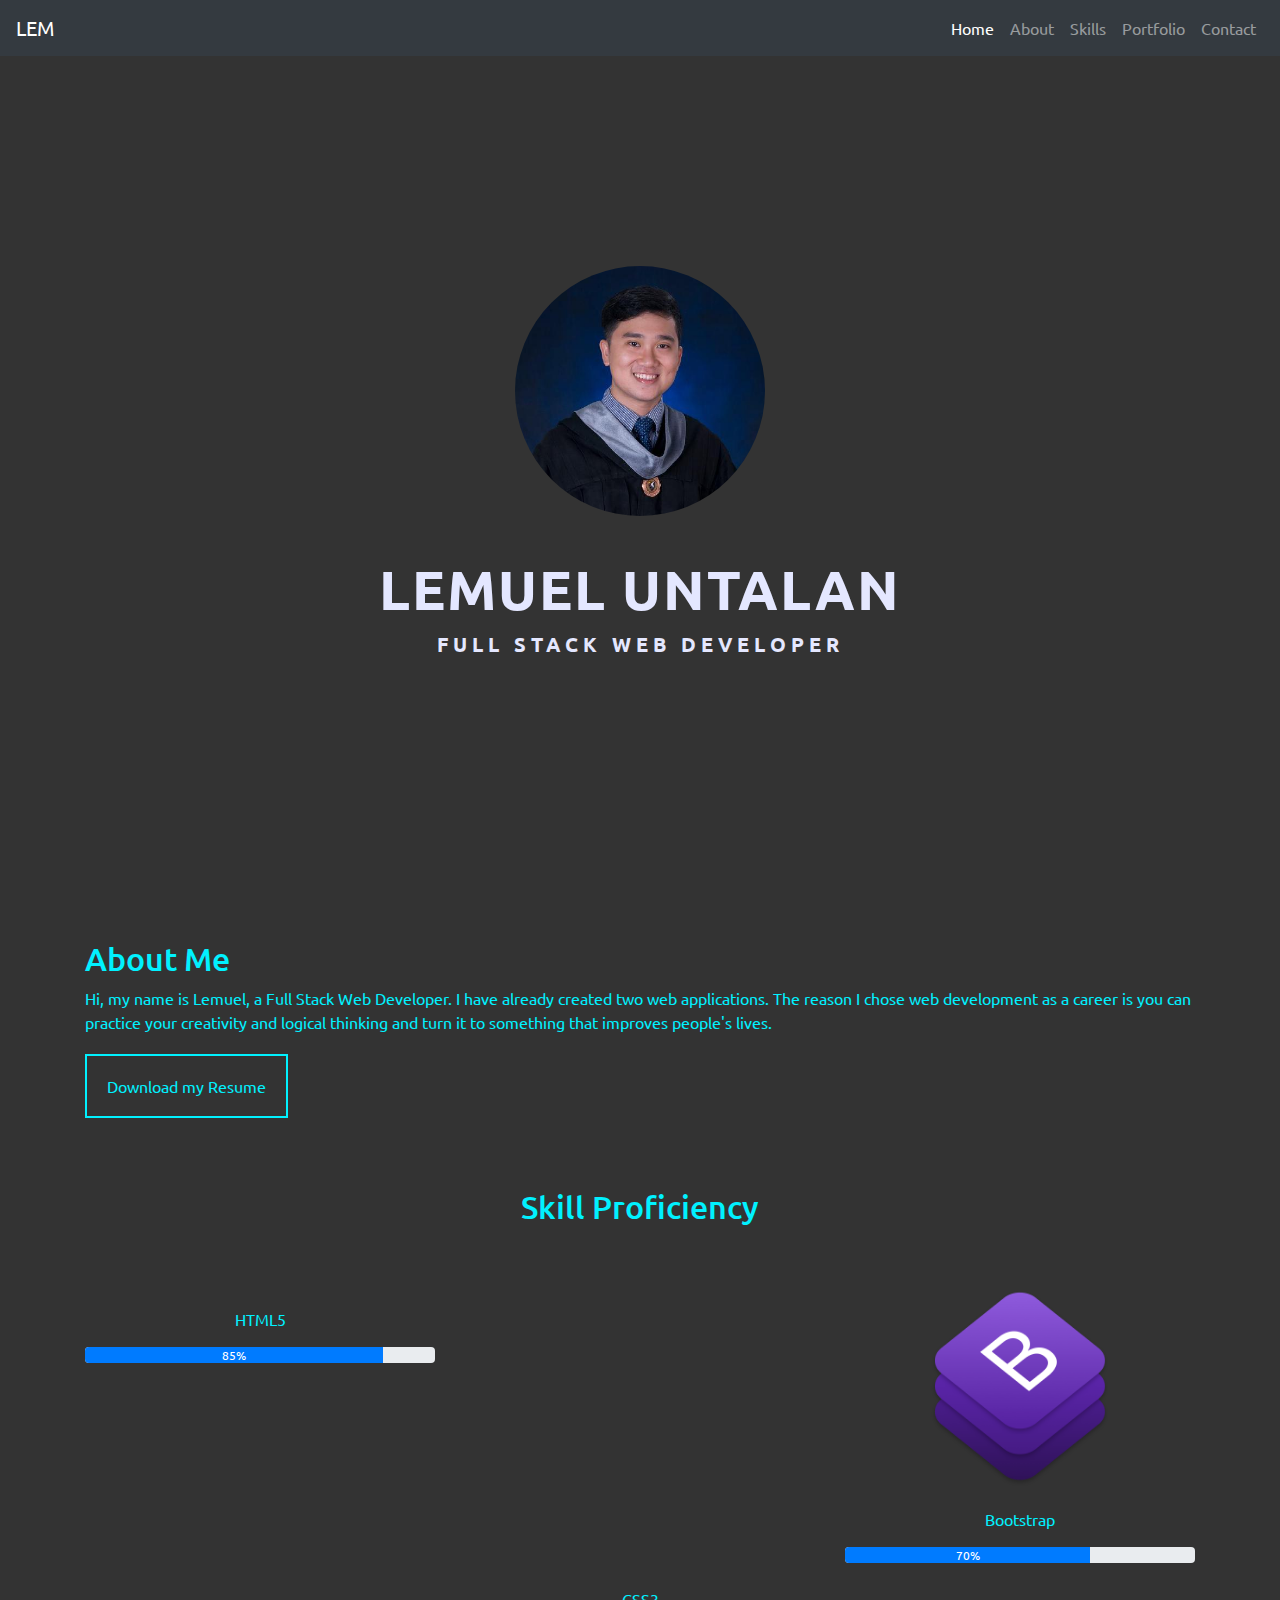
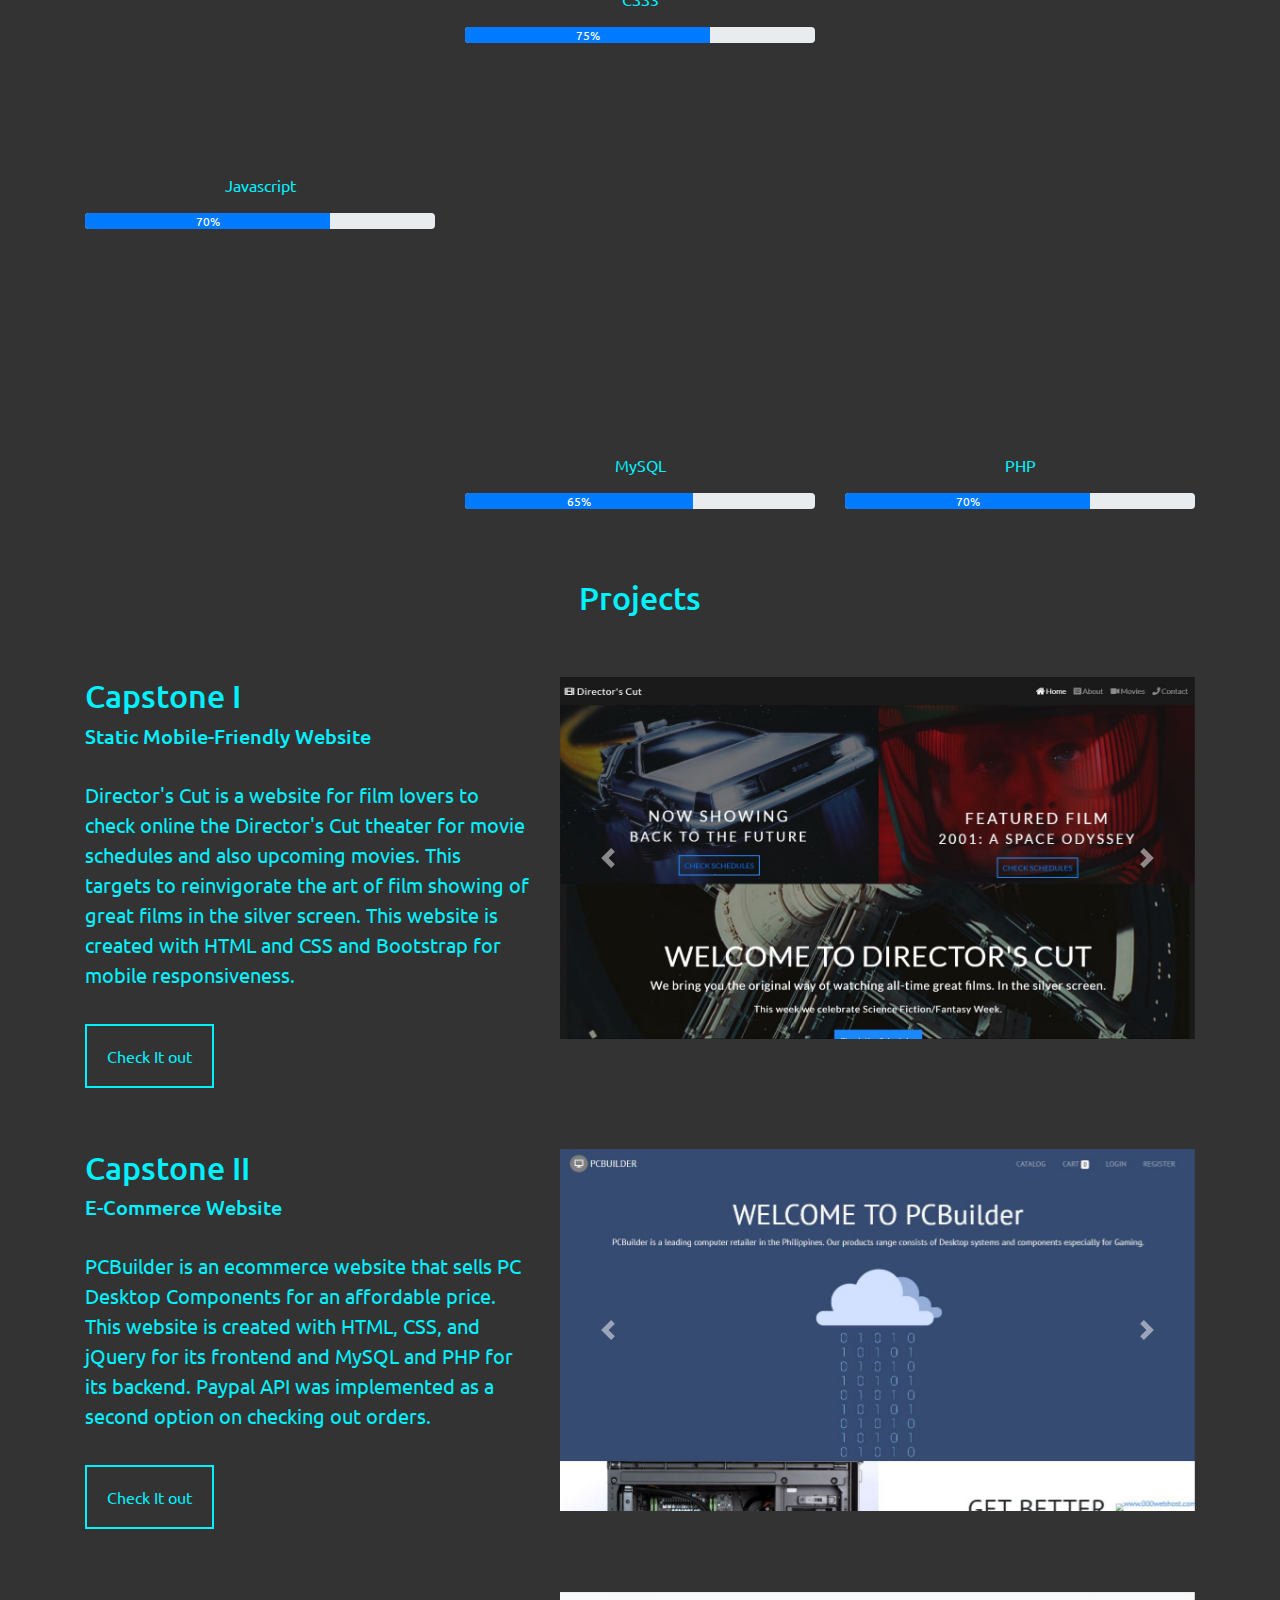
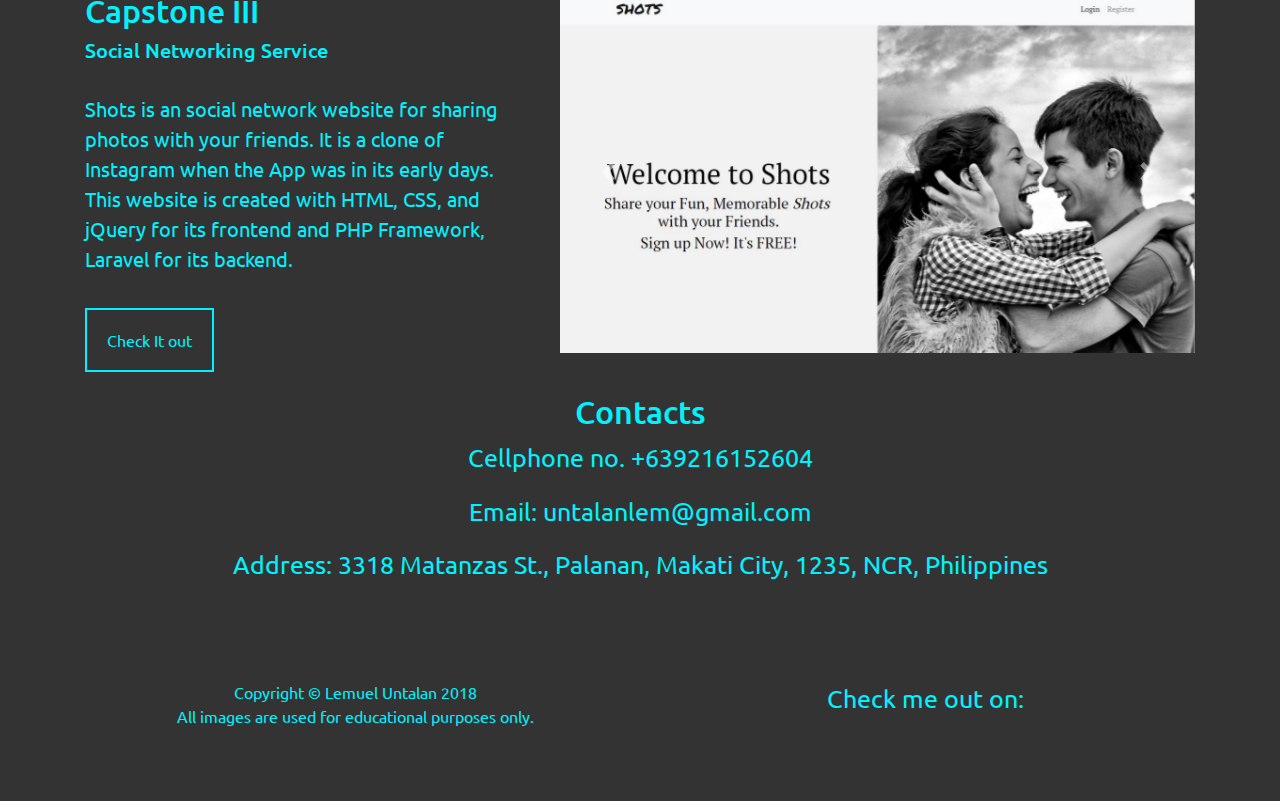
==== index.html @ ff164dad "For Job Update 12/17" ====
<!DOCTYPE html> <!-- Lemuel Untalan August 31, 2018 -->
<html>
<head>
	<meta charset="utf-8">
	<meta name="viewport" content="width=device-width, initial-scale=1.0, maximum-scale=1.0">
	<meta http-equiv="X-UA-Compatible" content="IE=Edge">
	<link rel="icon" href="./assets/img/grad-lem.jpg">
	<link rel="stylesheet" type="text/css" href="./assets/css/bootstrap.css">
	<link rel="stylesheet" type="text/css" href="./assets/css/style.css">
	<link href="https://fonts.googleapis.com/css?family=Roboto|Ubuntu" rel="stylesheet">
	<link rel="stylesheet" href="https://use.fontawesome.com/releases/v5.3.1/css/all.css" integrity="sha384-mzrmE5qonljUremFsqc01SB46JvROS7bZs3IO2EmfFsd15uHvIt+Y8vEf7N7fWAU" crossorigin="anonymous">
	<!-- <script src="assets/js/script.js"></script> -->
	<script src="https://code.jquery.com/jquery-3.3.1.js" integrity="sha256-2Kok7MbOyxpgUVvAk/HJ2jigOSYS2auK4Pfzbm7uH60=" crossorigin="anonymous"></script>
	<script src="https://cdnjs.cloudflare.com/ajax/libs/popper.js/1.14.3/umd/popper.min.js" integrity="sha384-ZMP7rVo3mIykV+2+9J3UJ46jBk0WLaUAdn689aCwoqbBJiSnjAK/l8WvCWPIPm49" crossorigin="anonymous"></script>
	<script type="text/javascript" src="./assets/js/bootstrap.js"></script>
	<title>Lemuel Untalan | Front-End Web Developer</title>
</head>

<body>
	<header class="main">
		<nav class="navbar sticky-top navbar-expand-lg navbar-dark bg-dark">
			<a class="navbar-brand" href="#">LEM</a>
			<button class="navbar-toggler" type="button" data-toggle="collapse" data-target="#navbarSupportedContent" aria-controls="navbarSupportedContent" aria-expanded="false" aria-label="Toggle navigation">
				<span class="navbar-toggler-icon"></span>
			</button>

			<div class="collapse navbar-collapse" id="navbarSupportedContent">
				<ul class="navbar-nav ml-auto">
					<li class="nav-item active">
						<a class="nav-link" href="#">Home <span class="sr-only">(current)</span></a>
					</li>
					<li class="nav-item">
						<a class="nav-link" href="#about">About</a>
					</li>
					<li class="nav-item">
						<a class="nav-link" href="#skills">Skills</a>
					</li>
					<li class="nav-item">
						<a class="nav-link" href="#capstone">Portfolio</a>
					</li>
					<li class="nav-item">
						<a class="nav-link" href="#contact">Contact</a>
					</li>
				</ul>
			</div>
		</nav>
		<div class="container">
			<div class="home-name">
				<img src="./assets/images/lemuel.jpeg" alt="My Decent Pic" id="mypic">
				<div class="name-bg">
					<h1 class="my-name">Lemuel Untalan</h1>
					<h2 class="profession">Full Stack Web Developer</h2>
				</div>
			</div>
		</div>
	</header>
	<section id="about">
		<div class="container">
			<div class="row">
				<div class="col-lg-12">
					<div class="about-bg">
						<h2>About Me</h2>
						<p>Hi, my name is Lemuel, a Full Stack Web Developer. I have already created two web applications. The reason I chose web development as a career is you can practice your creativity and logical thinking and turn it to something that improves people's lives.</p>
						<br>
						<a href="./assets/files/Lemuel Untalan - Resume.pdf" class="check-it-btn" download>Download my Resume</a>
					</div>
				</div>
			</div>
		</div>
	</section>
	<section id="skills">
		<div class="container">
			<div class="row">
				<h2 class="skill-proficiency col-lg-12 col-md-12 col-sm-12">Skill Proficiency</h2>
			</div>
			<div class="row">
				<div class="col-lg-4 col-md-4 col-sm-12 skill-img">
					<i class="fab fa-html5 html-skill"></i>
					<p class="skill-code">HTML5</p>
					<div class="progress progress-margin">
						<div class="progress-bar" role="progressbar" aria-valuenow="70"
						aria-valuemin="0" aria-valuemax="100" style="width:85%;">
						85%
					</div>
				</div>
			</div>
			<div class="col-lg-4 col-md-4 col-sm-12 skill-img">
				<i class="fab fa-css3-alt css-skill"></i>
				<p class="skill-code">CSS3</p>
				<div class="progress progress-margin">
					<div class="progress-bar" role="progressbar" aria-valuenow="70"
					aria-valuemin="0" aria-valuemax="100" style="width:70%">
					75%
				</div>
			</div>
		</div>
		<div class="col-lg-4 col-md-4 col-sm-12 skill-img">
			<img src="./assets/img/bootstrap.png" class="bootstrap-skill">
			<p class="skill-code">Bootstrap</p>
			<div class="progress progress-margin">
				<div class="progress-bar" role="progressbar" aria-valuenow="70"
				aria-valuemin="0" aria-valuemax="100" style="width:70%">
				70%
			</div>
		</div>
	</section>
	<section id="skills">
		<div class="container">
			<div class="row">
				<div class="col-lg-4 col-md-4 col-sm-12 skill-img">
					<i class="fab fa-js js-skill"></i>
					<p class="skill-code">Javascript</p>
					<div class="progress progress-margin">
						<div class="progress-bar" role="progressbar" aria-valuenow="70" aria-valuemin="0" aria-valuemax="100" style="width:70%;">
							70%
						</div>
					</div>
				</div>
				<div class="col-lg-4 col-md-4 col-sm-12 skill-img">
					<i class="fas fa-database sql-skill"></i>
					<p class="skill-code">MySQL</p>
					<div class="progress progress-margin">
						<div class="progress-bar" role="progressbar" aria-valuenow="70" aria-valuemin="0" aria-valuemax="100" style="width:65%">
							65%
						</div>
					</div>
				</div>
				<div class="col-lg-4 col-md-4 col-sm-12 skill-img">
					<i class="fab fa-php php-skill"></i>
					<p class="skill-code">PHP</p>
					<div class="progress progress-margin">
						<div class="progress-bar" role="progressbar" aria-valuenow="70" aria-valuemin="0" aria-valuemax="100" style="width:70%">
							70%
						</div>
					</div>
				</div>
			</div>
		</div>
	</section>
	<section id="capstone">
		<div class="container">
			<div class="row">
				<h2 class="skill-proficiency col-lg-12 col-md-12 col-sm-12">Projects</h2>
			</div>	
			<div class="row">
				<div class="col-lg-5 col-md-12 col-sm-12">
					<h2>Capstone I</h2>
					<h5>Static Mobile-Friendly Website</h5>
					<br>
					<p class="capstone-description">
						Director's Cut is a website for film lovers to check online the Director's Cut theater for movie schedules and also upcoming movies. This targets to reinvigorate the art of film showing of great films in the silver screen. This website is created with HTML and CSS and Bootstrap for mobile responsiveness. 
					</p>
					<br>
					<a href="https://untalanlem.github.io/capstone-one/index.html" target="_blank" class="check-it-btn">Check It out</a>
				</div>
				<div class="col-lg-7 col-md-12 col-sm-12">
					<div id="carouselExampleControls" class="carousel slide" data-ride="carousel">
						<div class="carousel-inner">
							<div class="carousel-item active">
								<img class="d-block w-100" src="./assets/images/capone1.JPG" alt="First slide">
							</div>
							<div class="carousel-item">
								<img class="d-block w-100" src="./assets/images/capone2.JPG" alt="Second slide">
							</div>
							<div class="carousel-item">
								<img class="d-block w-100" src="./assets/images/capone3.JPG" alt="Third slide">
							</div>
						</div>
						<a class="carousel-control-prev" href="#carouselExampleControls" role="button" data-slide="prev">
							<span class="carousel-control-prev-icon" aria-hidden="true"></span>
							<span class="sr-only">Previous</span>
						</a>
						<a class="carousel-control-next" href="#carouselExampleControls" role="button" data-slide="next">
							<span class="carousel-control-next-icon" aria-hidden="true"></span>
							<span class="sr-only">Next</span>
						</a>
					</div>
				</div>
			</div>
		</div>
	</section>
	<section id="capstone">
		<div class="container">
			<div class="row">
				<h2 class="skill-proficiency col-lg-12 col-md-12 col-sm-12"></h2>
			</div>	
			<div class="row">
				<div class="col-lg-5 col-md-12 col-sm-12">
					<h2>Capstone II</h2>
					<h5>E-Commerce Website</h5>
					<br>
					<p class="capstone-description">
						PCBuilder is an ecommerce website that sells PC Desktop Components for an affordable price. This website is created with HTML, CSS, and jQuery for its frontend and MySQL and PHP for its backend. Paypal API was implemented as a second option on checking out orders.
					</p>
					<br>
					<a href="https://pcbuildr.000webhostapp.com/pc-builder/app/views/home.php" target="_blank" class="check-it-btn">Check It out</a>
				</div>
				<div class="col-lg-7 col-md-12 col-sm-12">
					<div id="carouselExampleControls2" class="carousel slide" data-ride="carousel">
						<div class="carousel-inner">
							<div class="carousel-item active">
								<img class="d-block w-100" src="./assets/images/captwo1.JPG" alt="First slide">
							</div>
							<div class="carousel-item">
								<img class="d-block w-100" src="./assets/images/captwo2.JPG" alt="Second slide">
							</div>
							<div class="carousel-item">
								<img class="d-block w-100" src="./assets/images/captwo3.JPG" alt="Third slide">
							</div>
						</div>
						<a class="carousel-control-prev" href="#carouselExampleControls2" role="button" data-slide="prev">
							<span class="carousel-control-prev-icon" aria-hidden="true"></span>
							<span class="sr-only">Previous</span>
						</a>
						<a class="carousel-control-next" href="#carouselExampleControls2" role="button" data-slide="next">
							<span class="carousel-control-next-icon" aria-hidden="true"></span>
							<span class="sr-only">Next</span>
						</a>
					</div>
				</div>
			</div>
		</div>
	</section>
	<section id="capstone">
		<div class="container">
			<div class="row">
				<h2 class="skill-proficiency col-lg-12 col-md-12 col-sm-12"></h2>
			</div>	
			<div class="row">
				<div class="col-lg-5 col-md-12 col-sm-12">
					<h2>Capstone III</h2>
					<h5>Social Networking Service</h5>
					<br>
					<p class="capstone-description">
						Shots is an social network website for sharing photos with your friends. It is a clone of Instagram when the App was in its early days. This website is created with HTML, CSS, and jQuery for its frontend and PHP Framework, Laravel for its backend.
					</p>
					<br>
					<a href="http://shotsig.herokuapp.com/" target="_blank" class="check-it-btn">Check It out</a>
				</div>
				<div class="col-lg-7 col-md-12 col-sm-12">
					<div id="carouselExampleControls3" class="carousel slide" data-ride="carousel">
						<div class="carousel-inner">
							<div class="carousel-item active">
								<img class="d-block w-100" src="./assets/images/capthree1.JPG" alt="First slide">
							</div>
							<div class="carousel-item">
								<img class="d-block w-100" src="./assets/images/capthree2.JPG" alt="Second slide">
							</div>
							<div class="carousel-item">
								<img class="d-block w-100" src="./assets/images/capthree3.JPG" alt="Third slide">
							</div>
						</div>
						<a class="carousel-control-prev" href="#carouselExampleControls3" role="button" data-slide="prev">
							<span class="carousel-control-prev-icon" aria-hidden="true"></span>
							<span class="sr-only">Previous</span>
						</a>
						<a class="carousel-control-next" href="#carouselExampleControls3" role="button" data-slide="next">
							<span class="carousel-control-next-icon" aria-hidden="true"></span>
							<span class="sr-only">Next</span>
						</a>
					</div>
				</div>
			</div>
		</div>
	</section>
	<section id="contact">
		<div class="container">
			<div class="row">
				<div class="col-lg-12 contact-info">
					<h2>Contacts</h2>
					<p>Cellphone no. +639216152604</p>
					<p>Email: untalanlem@gmail.com</p>
					<p>Address: 3318 Matanzas St., Palanan, Makati City, 1235, NCR, Philippines</p>
				</div>
			</div>
		</div>
	</section>
	<footer id="footer">
		<div class="container">
			<div class="row">
				<div class="col-lg-6 col-md-12 col-sm-12">
					<div class="copyright-footer copyright-margin">
						<span clear="copyright">Copyright &#169; Lemuel Untalan 2018</span><br>
						<span clear="copyright">All images are used for educational purposes only.</span>
					</div>
				</div>
				<div class="col-lg-6 col-md-12 col-sm-12">
					<div class="social-icon">
						<p class="checkme">Check me out on:</p>
						<a href="https://www.facebook.com/dookie.lem" target="_blank">
							<i class="fab fa-facebook"></i>
						</a>
						<a href="https://twitter.com/untalanlem" target="_blank">
							<i class="fab fa-twitter-square"></i>
						</a>
						<a href="https://www.instagram.com/memebigbooyy/" target="_blank">
							<i class="fab fa-instagram"></i>
						</a>
						<a href="https://www.linkedin.com/in/lemuel-untalan-6ab693148/" target="_blank">
							<i class="fab fa-linkedin"></i>	
						</a>
						<a href="https://github.com/untalanlem" target="_blank">
							<i class="fab fa-github-square"></i>
						</a>
						<a href="https://gitlab.com/untalanlem" target="_blank">
							<i class="fab fa-gitlab"></i>
						</a>
					</div>
				</div>
			</div>
		</div>
	</footer>
</body>
</html>
---- assets/css/style.css ----
*{
	margin: 0;
	padding: 0;
	box-sizing: border-box;
}

body{
	color: #01F1FF;
	font-family: 'Roboto', sans-serif;
	font-family: 'Ubuntu', sans-serif;
	background-color: #333333;
}

html, body{
	height: 100%;
}

.sticky-top{
	position: fixed;
	width: 100%;
	top: 0;
}

.my-name{
	margin-bottom: 0;
	text-transform: uppercase;
	letter-spacing: 2px;
	font-size: 55px;
	color: #E4E7FF;
	font-weight: 700;
	background-color: #333333;
	padding: 10px;
}

.profession{
	text-transform: uppercase;
	letter-spacing: 5px;
	font-size: 20px;
	font-weight: 600;
	color: #E4E7FF;
	background-color: #333333;
}

a{
	color: white;
}

.main{
	background-image: url(../img/macbook.jpeg);
	background-size: cover;
	background-repeat: no-repeat;
	background-position: top center;
	height: 100vh;
	width: 100%;
}

#mypic{
	height: 250px;
	width: 250px;
	border-radius: 50%;
	margin-top: 40px;
	margin-bottom: 20px;
}



/* //////////////////////////// */

.home-name{
	margin: 0;
	text-align: center;
	position: absolute;
	top: 50%;
	left: 50%;
	margin-right: -50%;
	transform: translate(-50%, -50%);
}

#about{
	padding: 40px;
	min-height: 100px;
}

.first-img,.second-img,.third-img,.fourth-img{
	height: 350px;
	width: 270px;
	/*background-color: grey;*/
}

#skills{
	min-height: 300px;
	width: 100%;
	/*background-color: white;*/
	padding: 50px;
}

.skill-code{
	text-align: center;
}

.skill-proficiency{
	text-align: center;
	margin-bottom: 60px;
}

.skill-img{
	text-align: center;
}

.html-skill, .css-skill, .js-skill, .sql-skill, .php-skill{
	font-size: 200px;
}

.js-skill{
	color: #F5E344;
	/*margin-left: 40px;*/
	margin-bottom: 20px;
	margin-left: auto;
	margin-right: auto;
	display: block;
}

.html-skill{
	color: #ff3333;
	/*margin-left: 40px;*/
	margin-bottom: 20px;
	margin-left: auto;
	margin-right: auto;
	display: block;

}

.sql-skill{
	color: #f2f2f2;
	/*margin-left: 40px;*/
	margin-bottom: 20px;
}

.css-skill{
	color: #1a53ff;
	/*margin-left: 40px;*/
	margin-bottom: 20px;
}

.php-skill{
	color: #6136B6;
	/*margin-left: 40px;*/
	margin-bottom: 20px;
}

.bootstrap-skill{
	/*margin-top: 40px;*/
	height: 200px;
	width: 200px;
	/*margin-left: 20px;*/
	margin-bottom: 20px;
}

.progress-margin{
	margin-bottom: 10px;
}

#capstone{
	padding: 10px;
	min-height: 300px;
}

.check-it-btn{
	padding: 20px;
	border: 2px solid #01F1FF;
	color: #01F1FF;
}

.check-it-btn:hover{
	padding: 20px;
	border: 2px solid #01F1FF;
	text-decoration: none;
	background-color: #4DF5FF;
	color: #333333;
}

#contact{
	/*background-color: white;*/
	padding: 30px;
}

.contact-info{
	text-align: center;
}

.contact-info p{
	font-size: 25px;
}

#footer{
	padding: 30px;
	/*display: inline-block;*/
}

.checkme{
	text-align: center;
}

.copyright-margin{
	margin-top: 20px;
	text-align: center;
}

.social-icon{
	margin-top: 20px;
	font-size: 25px;
	/*float: right;*/
	text-align: center;
}

i{
	padding-right: 10px;
}

.capstone-description{
	font-size: 20px;
	margin-bottom: 30px;
}

.name-bg{
	background-color: #333333;
	padding: 10px;
}

@media only screen and (min-width: 769px) {


}

@media only screen and (min-width: 451px) and (max-width: 768px){ 
	#mypic{
		height: 200px;
		width: 200px;
		border-radius: 50%;
		margin-top: 40px;
		margin-bottom: 20px;
	}

	.carousel{
		margin: 50px 10px 0 10px;
	}

	.my-name{
		font-size: 30px;
	}
}

@media only screen and (max-width: 450px){
	.main{
		background-position: 100% 0%;
	}

	#mypic{
		height: 150px;
		width: 150px;
		border-radius: 50%;
		margin-top: 40px;
		margin-bottom: 20px;
	}

	.my-name{
		font-size: 25px;
	}

	.profession{
		font-size: 13px;
	}

	.carousel{
		margin: 50px 10px 0 10px;
	}

	.social-icon{
		margin-top: 20px;
		font-size: 19px;
		text-align: center;
	}

	.contact-info p{
		font-size: 20px;
	}

	.capstone-description{
		font-size: 17px;
	}
}
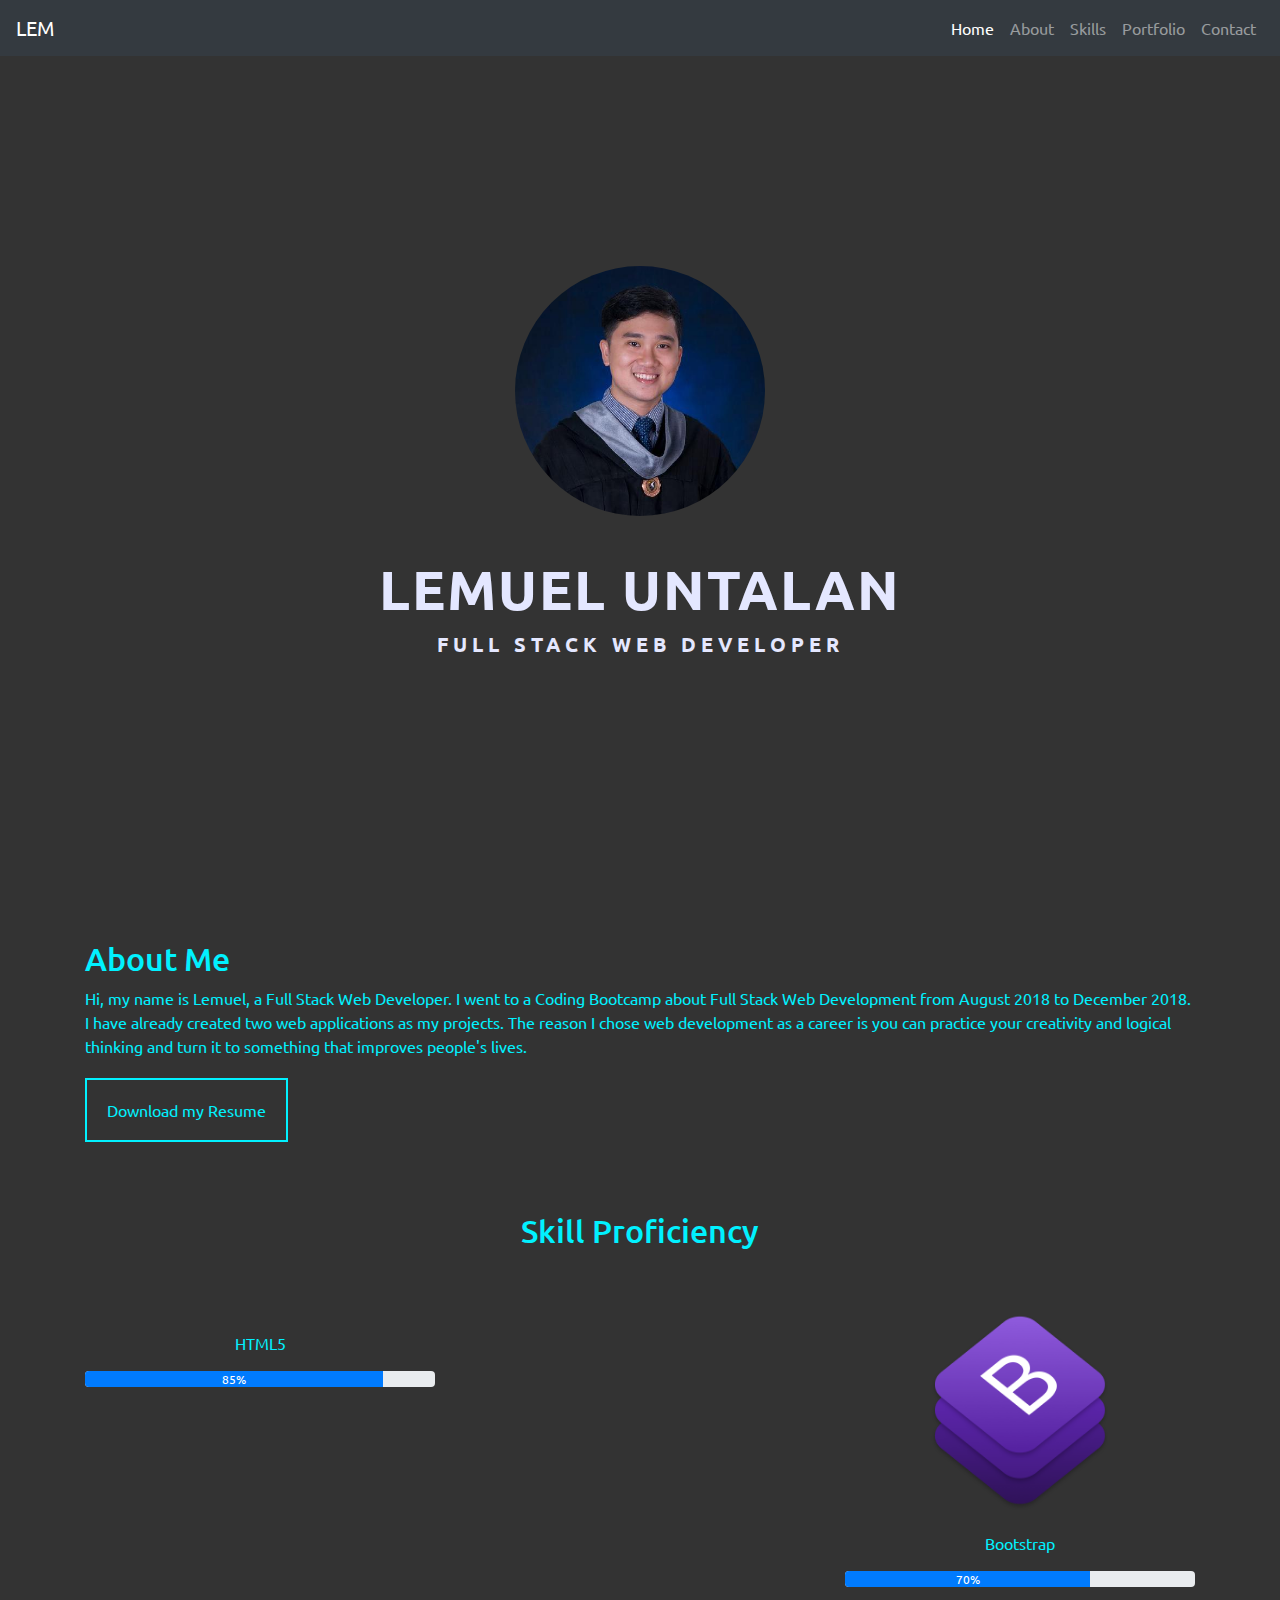
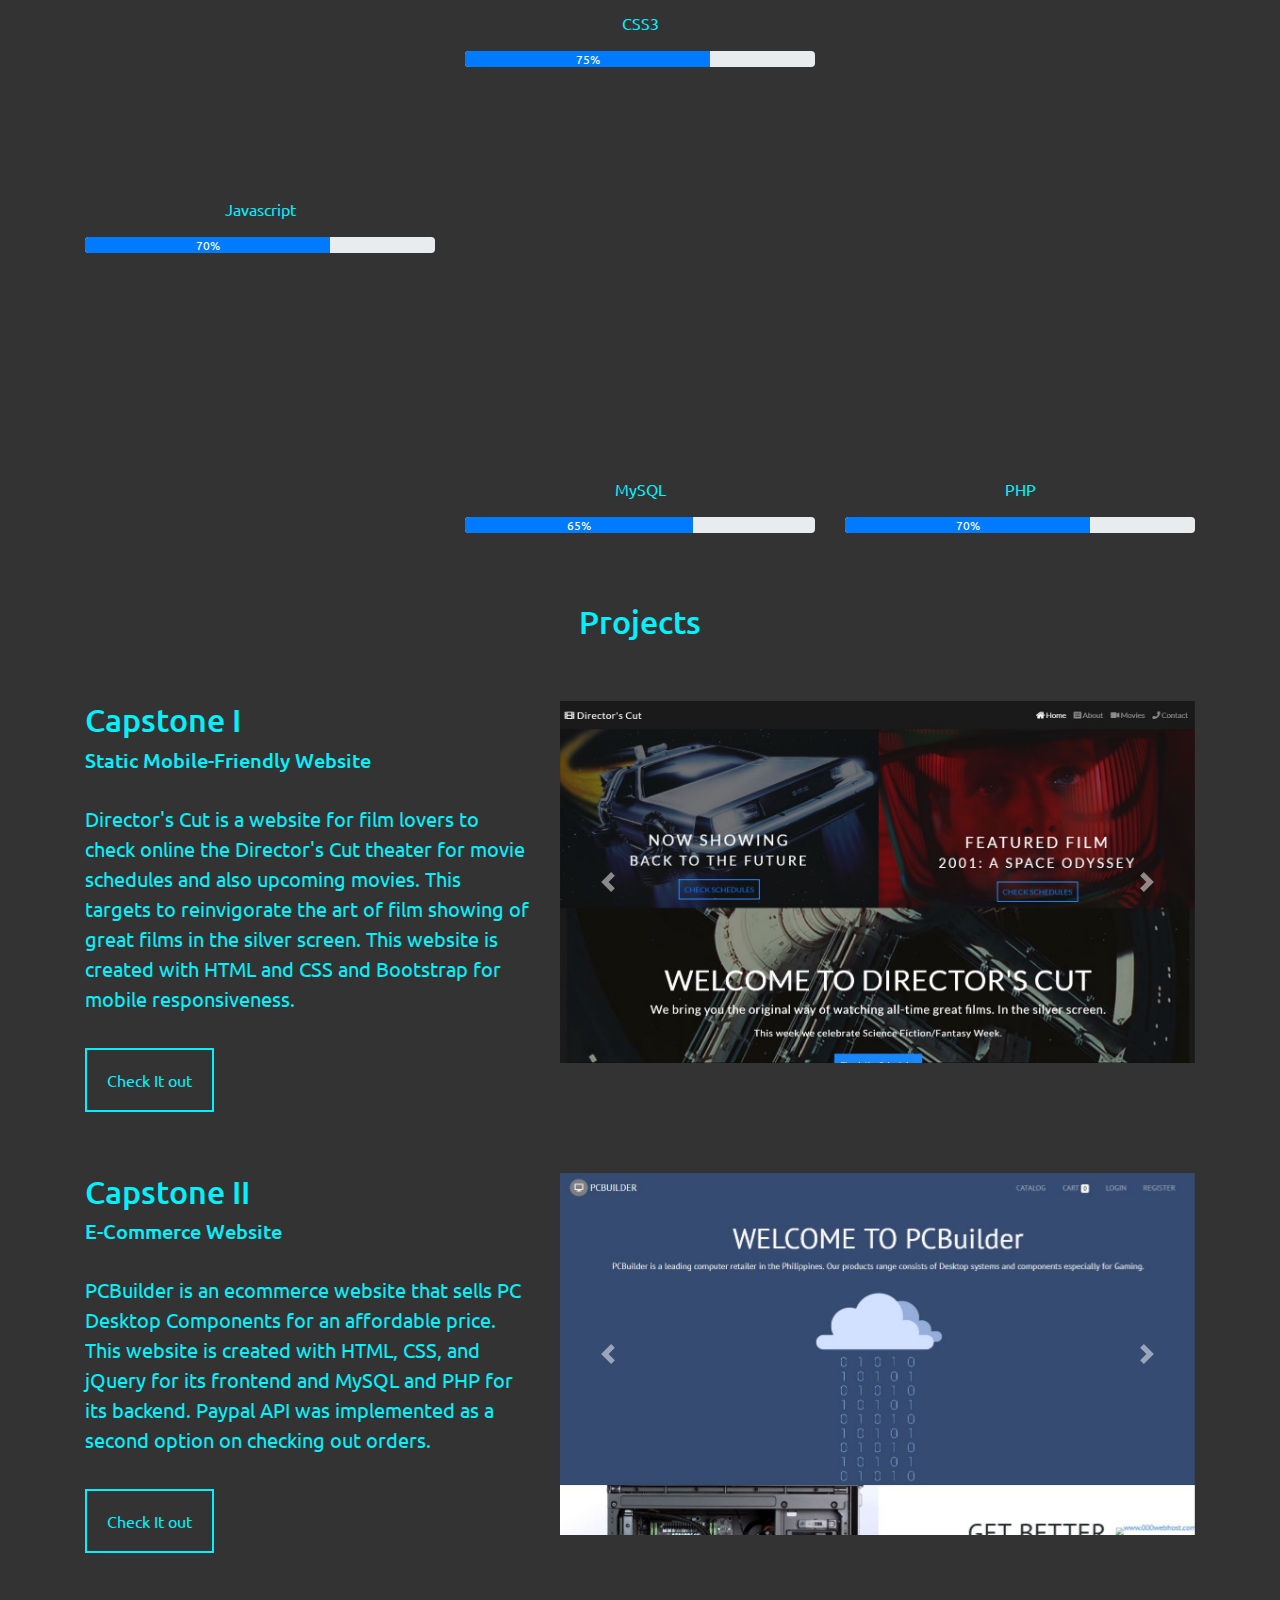
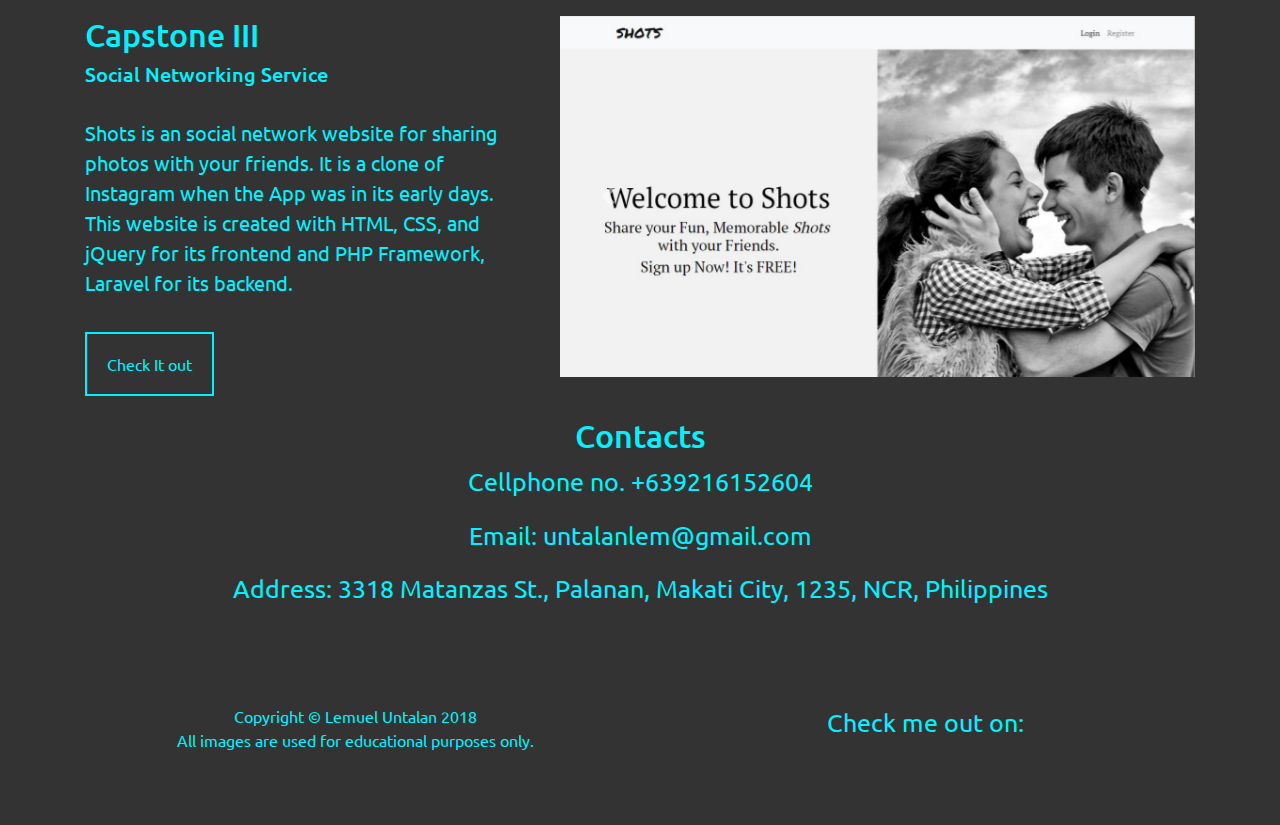
==== commit ad317c1d: "For Job Update 12/17" ====
--- a/index.html
+++ b/index.html
@@ -60,7 +60,7 @@
 				<div class="col-lg-12">
 					<div class="about-bg">
 						<h2>About Me</h2>
-						<p>Hi, my name is Lemuel, a Full Stack Web Developer. I have already created two web applications. The reason I chose web development as a career is you can practice your creativity and logical thinking and turn it to something that improves people's lives.</p>
+						<p>Hi, my name is Lemuel, a Full Stack Web Developer. I went to a Coding Bootcamp about Full Stack Web Development from August 2018 to December 2018. I have already created two web applications as my projects. The reason I chose web development as a career is you can practice your creativity and logical thinking and turn it to something that improves people's lives.</p>
 						<br>
 						<a href="./assets/files/Lemuel Untalan - Resume.pdf" class="check-it-btn" download>Download my Resume</a>
 					</div>
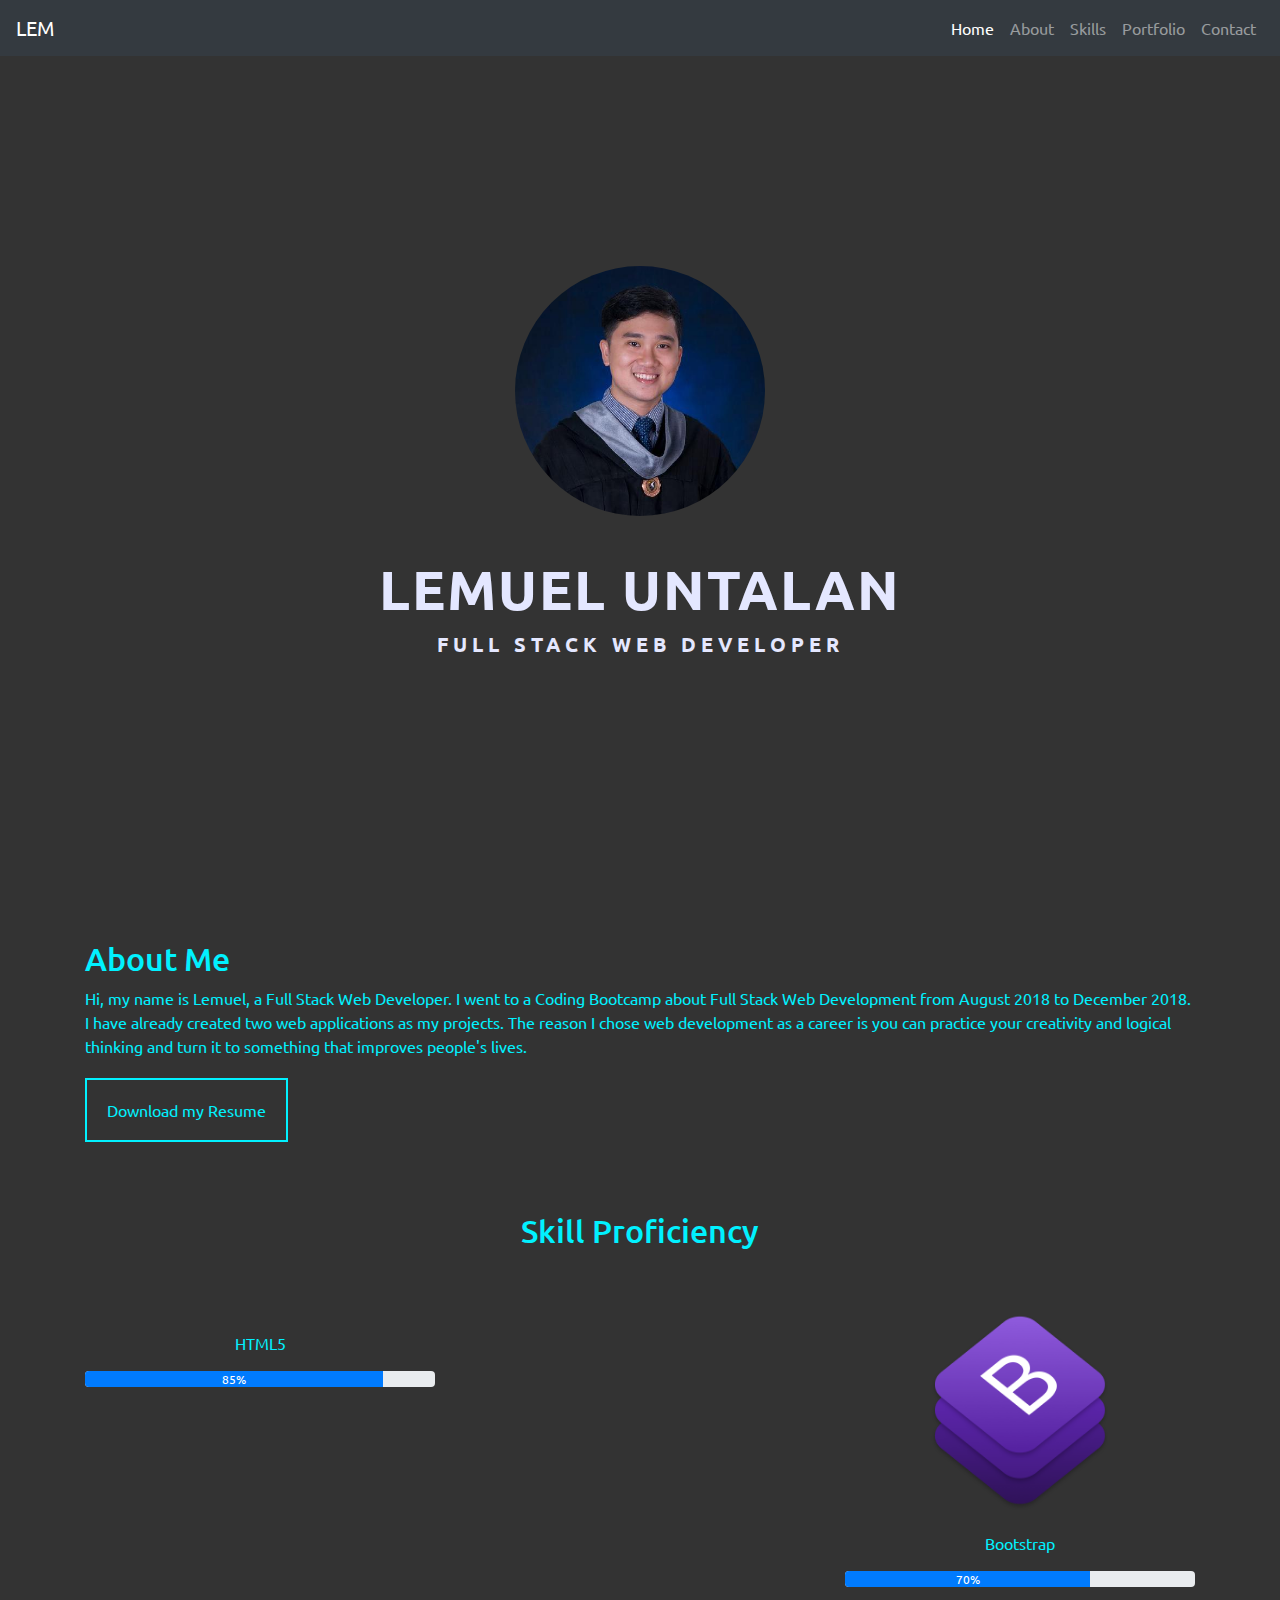
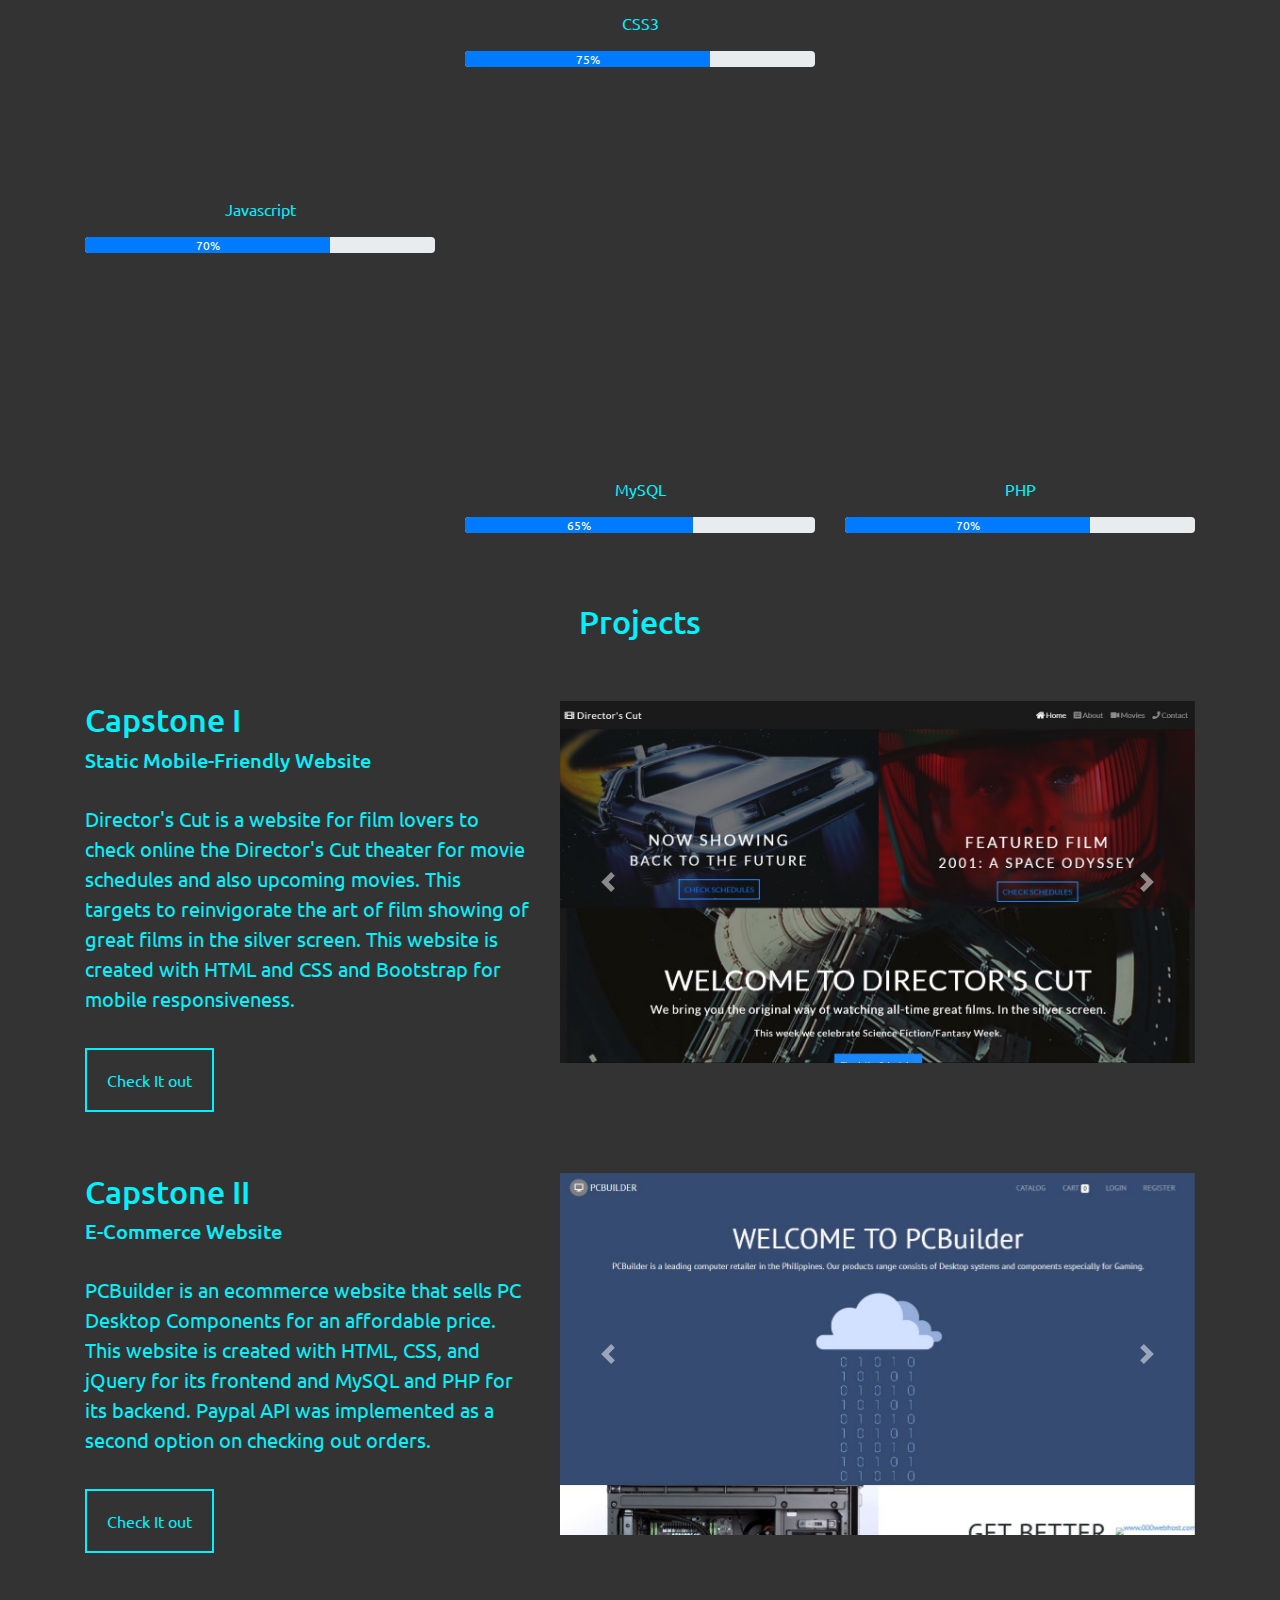
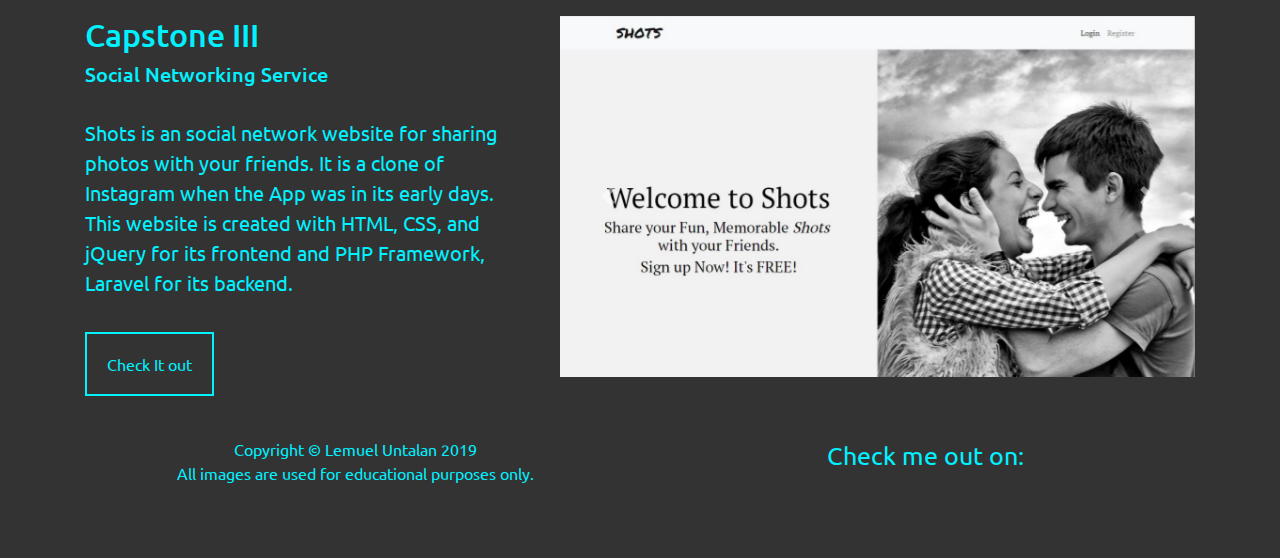
==== commit 1a988e55: "Remove Address" ====
--- a/index.html
+++ b/index.html
@@ -263,7 +263,7 @@
 			</div>
 		</div>
 	</section>
-	<section id="contact">
+	<!-- <section id="contact">
 		<div class="container">
 			<div class="row">
 				<div class="col-lg-12 contact-info">
@@ -274,13 +274,13 @@
 				</div>
 			</div>
 		</div>
-	</section>
+	</section> -->
 	<footer id="footer">
 		<div class="container">
 			<div class="row">
 				<div class="col-lg-6 col-md-12 col-sm-12">
 					<div class="copyright-footer copyright-margin">
-						<span clear="copyright">Copyright &#169; Lemuel Untalan 2018</span><br>
+						<span clear="copyright">Copyright &#169; Lemuel Untalan 2019</span><br>
 						<span clear="copyright">All images are used for educational purposes only.</span>
 					</div>
 				</div>
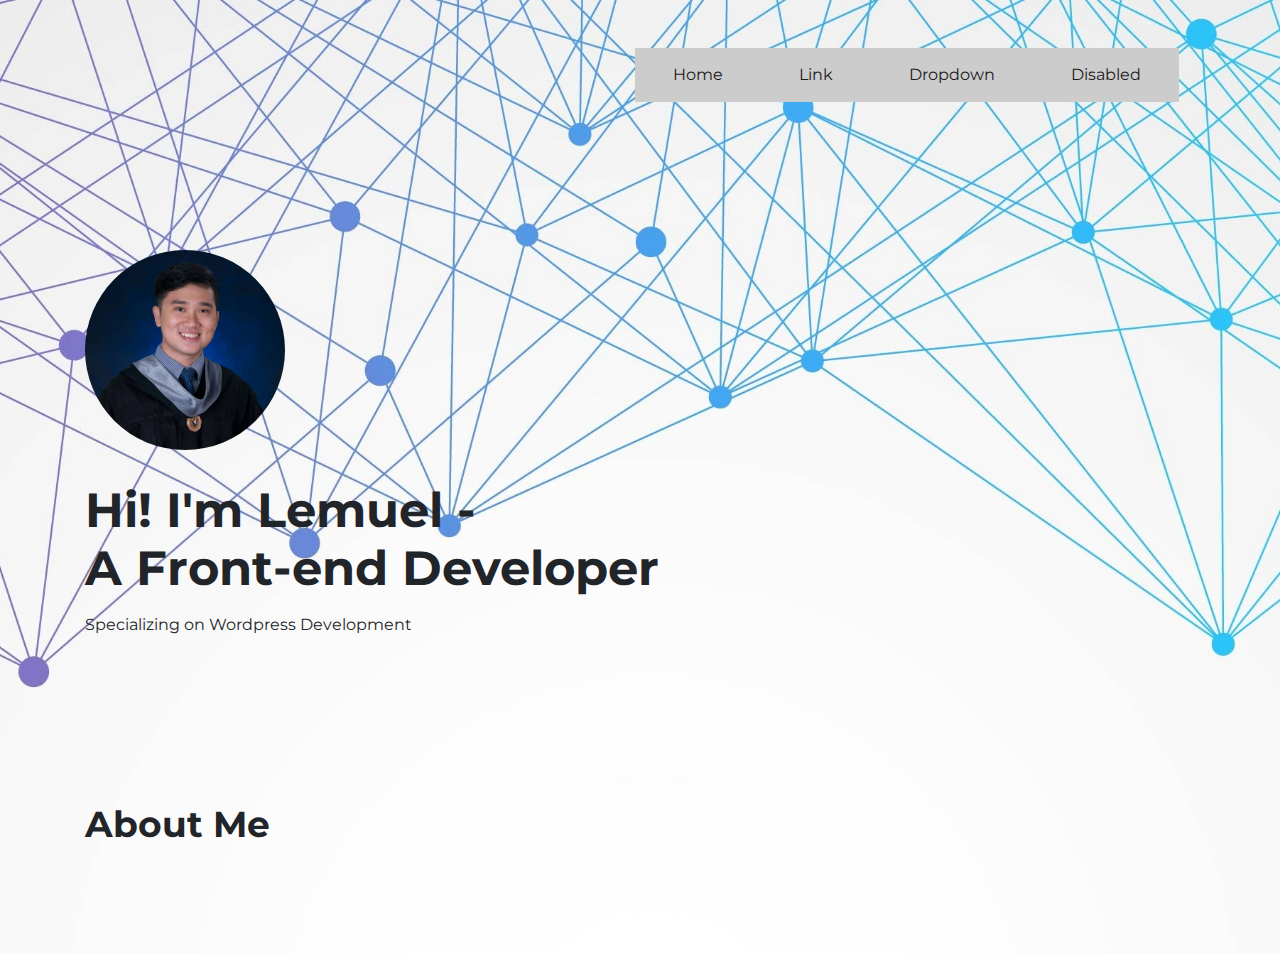
==== commit 6e9d14f6: "Setup the new template of the new web portfolio design" ====
--- a/index.html
+++ b/index.html
@@ -1,314 +1,77 @@
-<!DOCTYPE html> <!-- Lemuel Untalan August 31, 2018 -->
-<html>
+<!DOCTYPE html>
+<html lang="en">
 <head>
-	<meta charset="utf-8">
-	<meta name="viewport" content="width=device-width, initial-scale=1.0, maximum-scale=1.0">
-	<meta http-equiv="X-UA-Compatible" content="IE=Edge">
-	<link rel="icon" href="./assets/img/grad-lem.jpg">
-	<link rel="stylesheet" type="text/css" href="./assets/css/bootstrap.css">
-	<link rel="stylesheet" type="text/css" href="./assets/css/style.css">
-	<link href="https://fonts.googleapis.com/css?family=Roboto|Ubuntu" rel="stylesheet">
-	<link rel="stylesheet" href="https://use.fontawesome.com/releases/v5.3.1/css/all.css" integrity="sha384-mzrmE5qonljUremFsqc01SB46JvROS7bZs3IO2EmfFsd15uHvIt+Y8vEf7N7fWAU" crossorigin="anonymous">
-	<!-- <script src="assets/js/script.js"></script> -->
-	<script src="https://code.jquery.com/jquery-3.3.1.js" integrity="sha256-2Kok7MbOyxpgUVvAk/HJ2jigOSYS2auK4Pfzbm7uH60=" crossorigin="anonymous"></script>
-	<script src="https://cdnjs.cloudflare.com/ajax/libs/popper.js/1.14.3/umd/popper.min.js" integrity="sha384-ZMP7rVo3mIykV+2+9J3UJ46jBk0WLaUAdn689aCwoqbBJiSnjAK/l8WvCWPIPm49" crossorigin="anonymous"></script>
-	<script type="text/javascript" src="./assets/js/bootstrap.js"></script>
-	<title>Lemuel Untalan | Front-End Web Developer</title>
+    <meta charset="utf-8">
+    <meta name="viewport" content="width=device-width, initial-scale=1.0, maximum-scale=1.0">
+    <meta http-equiv="X-UA-Compatible" content="IE=Edge">
+    <link rel="icon" href="./assets/img/grad-lem.jpg">
+    <link href="https://fonts.googleapis.com/css?family=Montserrat:400,700&display=swap" rel="stylesheet">
+    <link rel="stylesheet" href="https://use.fontawesome.com/releases/v5.3.1/css/all.css" integrity="sha384-mzrmE5qonljUremFsqc01SB46JvROS7bZs3IO2EmfFsd15uHvIt+Y8vEf7N7fWAU" crossorigin="anonymous">
+    <link rel="stylesheet" type="text/css" href="./assets/css/bootstrap.css">
+    <link rel="stylesheet" type="text/css" href="./assets/css/styles.css">
+    <link rel="stylesheet" type="text/css" href="./assets/css/animate.css">
+    <!-- <script src="assets/js/script.js"></script> -->
+    <script src="https://code.jquery.com/jquery-3.3.1.js"
+        integrity="sha256-2Kok7MbOyxpgUVvAk/HJ2jigOSYS2auK4Pfzbm7uH60=" crossorigin="anonymous"></script>
+    <script src="https://cdnjs.cloudflare.com/ajax/libs/popper.js/1.14.3/umd/popper.min.js"
+        integrity="sha384-ZMP7rVo3mIykV+2+9J3UJ46jBk0WLaUAdn689aCwoqbBJiSnjAK/l8WvCWPIPm49"
+        crossorigin="anonymous"></script>
+    <script type="text/javascript" src="./assets/js/bootstrap.js"></script>
+    <title>Lemuel Untalan | Front-End Web Developer</title>
 </head>
-
 <body>
-	<header class="main">
-		<nav class="navbar sticky-top navbar-expand-lg navbar-dark bg-dark">
-			<a class="navbar-brand" href="#">LEM</a>
-			<button class="navbar-toggler" type="button" data-toggle="collapse" data-target="#navbarSupportedContent" aria-controls="navbarSupportedContent" aria-expanded="false" aria-label="Toggle navigation">
-				<span class="navbar-toggler-icon"></span>
-			</button>
-
-			<div class="collapse navbar-collapse" id="navbarSupportedContent">
-				<ul class="navbar-nav ml-auto">
-					<li class="nav-item active">
-						<a class="nav-link" href="#">Home <span class="sr-only">(current)</span></a>
-					</li>
-					<li class="nav-item">
-						<a class="nav-link" href="#about">About</a>
-					</li>
-					<li class="nav-item">
-						<a class="nav-link" href="#skills">Skills</a>
-					</li>
-					<li class="nav-item">
-						<a class="nav-link" href="#capstone">Portfolio</a>
-					</li>
-					<li class="nav-item">
-						<a class="nav-link" href="#contact">Contact</a>
-					</li>
-				</ul>
-			</div>
-		</nav>
-		<div class="container">
-			<div class="home-name">
-				<img src="./assets/images/lemuel.jpeg" alt="My Decent Pic" id="mypic">
-				<div class="name-bg">
-					<h1 class="my-name">Lemuel Untalan</h1>
-					<h2 class="profession">Full Stack Web Developer</h2>
-				</div>
-			</div>
-		</div>
-	</header>
-	<section id="about">
-		<div class="container">
-			<div class="row">
-				<div class="col-lg-12">
-					<div class="about-bg">
-						<h2>About Me</h2>
-						<p>Hi, my name is Lemuel, a Full Stack Web Developer. I went to a Coding Bootcamp about Full Stack Web Development from August 2018 to December 2018. I have already created two web applications as my projects. The reason I chose web development as a career is you can practice your creativity and logical thinking and turn it to something that improves people's lives.</p>
-						<br>
-						<a href="./assets/files/Lemuel Untalan - Resume.pdf" class="check-it-btn" download>Download my Resume</a>
-					</div>
-				</div>
-			</div>
-		</div>
-	</section>
-	<section id="skills">
-		<div class="container">
-			<div class="row">
-				<h2 class="skill-proficiency col-lg-12 col-md-12 col-sm-12">Skill Proficiency</h2>
-			</div>
-			<div class="row">
-				<div class="col-lg-4 col-md-4 col-sm-12 skill-img">
-					<i class="fab fa-html5 html-skill"></i>
-					<p class="skill-code">HTML5</p>
-					<div class="progress progress-margin">
-						<div class="progress-bar" role="progressbar" aria-valuenow="70"
-						aria-valuemin="0" aria-valuemax="100" style="width:85%;">
-						85%
-					</div>
-				</div>
-			</div>
-			<div class="col-lg-4 col-md-4 col-sm-12 skill-img">
-				<i class="fab fa-css3-alt css-skill"></i>
-				<p class="skill-code">CSS3</p>
-				<div class="progress progress-margin">
-					<div class="progress-bar" role="progressbar" aria-valuenow="70"
-					aria-valuemin="0" aria-valuemax="100" style="width:70%">
-					75%
-				</div>
-			</div>
-		</div>
-		<div class="col-lg-4 col-md-4 col-sm-12 skill-img">
-			<img src="./assets/img/bootstrap.png" class="bootstrap-skill">
-			<p class="skill-code">Bootstrap</p>
-			<div class="progress progress-margin">
-				<div class="progress-bar" role="progressbar" aria-valuenow="70"
-				aria-valuemin="0" aria-valuemax="100" style="width:70%">
-				70%
-			</div>
-		</div>
-	</section>
-	<section id="skills">
-		<div class="container">
-			<div class="row">
-				<div class="col-lg-4 col-md-4 col-sm-12 skill-img">
-					<i class="fab fa-js js-skill"></i>
-					<p class="skill-code">Javascript</p>
-					<div class="progress progress-margin">
-						<div class="progress-bar" role="progressbar" aria-valuenow="70" aria-valuemin="0" aria-valuemax="100" style="width:70%;">
-							70%
-						</div>
-					</div>
-				</div>
-				<div class="col-lg-4 col-md-4 col-sm-12 skill-img">
-					<i class="fas fa-database sql-skill"></i>
-					<p class="skill-code">MySQL</p>
-					<div class="progress progress-margin">
-						<div class="progress-bar" role="progressbar" aria-valuenow="70" aria-valuemin="0" aria-valuemax="100" style="width:65%">
-							65%
-						</div>
-					</div>
-				</div>
-				<div class="col-lg-4 col-md-4 col-sm-12 skill-img">
-					<i class="fab fa-php php-skill"></i>
-					<p class="skill-code">PHP</p>
-					<div class="progress progress-margin">
-						<div class="progress-bar" role="progressbar" aria-valuenow="70" aria-valuemin="0" aria-valuemax="100" style="width:70%">
-							70%
-						</div>
-					</div>
-				</div>
-			</div>
-		</div>
-	</section>
-	<section id="capstone">
-		<div class="container">
-			<div class="row">
-				<h2 class="skill-proficiency col-lg-12 col-md-12 col-sm-12">Projects</h2>
-			</div>	
-			<div class="row">
-				<div class="col-lg-5 col-md-12 col-sm-12">
-					<h2>Capstone I</h2>
-					<h5>Static Mobile-Friendly Website</h5>
-					<br>
-					<p class="capstone-description">
-						Director's Cut is a website for film lovers to check online the Director's Cut theater for movie schedules and also upcoming movies. This targets to reinvigorate the art of film showing of great films in the silver screen. This website is created with HTML and CSS and Bootstrap for mobile responsiveness. 
-					</p>
-					<br>
-					<a href="https://untalanlem.github.io/capstone-one/index.html" target="_blank" class="check-it-btn">Check It out</a>
-				</div>
-				<div class="col-lg-7 col-md-12 col-sm-12">
-					<div id="carouselExampleControls" class="carousel slide" data-ride="carousel">
-						<div class="carousel-inner">
-							<div class="carousel-item active">
-								<img class="d-block w-100" src="./assets/images/capone1.JPG" alt="First slide">
-							</div>
-							<div class="carousel-item">
-								<img class="d-block w-100" src="./assets/images/capone2.JPG" alt="Second slide">
-							</div>
-							<div class="carousel-item">
-								<img class="d-block w-100" src="./assets/images/capone3.JPG" alt="Third slide">
-							</div>
-						</div>
-						<a class="carousel-control-prev" href="#carouselExampleControls" role="button" data-slide="prev">
-							<span class="carousel-control-prev-icon" aria-hidden="true"></span>
-							<span class="sr-only">Previous</span>
-						</a>
-						<a class="carousel-control-next" href="#carouselExampleControls" role="button" data-slide="next">
-							<span class="carousel-control-next-icon" aria-hidden="true"></span>
-							<span class="sr-only">Next</span>
-						</a>
-					</div>
-				</div>
-			</div>
-		</div>
-	</section>
-	<section id="capstone">
-		<div class="container">
-			<div class="row">
-				<h2 class="skill-proficiency col-lg-12 col-md-12 col-sm-12"></h2>
-			</div>	
-			<div class="row">
-				<div class="col-lg-5 col-md-12 col-sm-12">
-					<h2>Capstone II</h2>
-					<h5>E-Commerce Website</h5>
-					<br>
-					<p class="capstone-description">
-						PCBuilder is an ecommerce website that sells PC Desktop Components for an affordable price. This website is created with HTML, CSS, and jQuery for its frontend and MySQL and PHP for its backend. Paypal API was implemented as a second option on checking out orders.
-					</p>
-					<br>
-					<a href="https://pcbuildr.000webhostapp.com/pc-builder/app/views/home.php" target="_blank" class="check-it-btn">Check It out</a>
-				</div>
-				<div class="col-lg-7 col-md-12 col-sm-12">
-					<div id="carouselExampleControls2" class="carousel slide" data-ride="carousel">
-						<div class="carousel-inner">
-							<div class="carousel-item active">
-								<img class="d-block w-100" src="./assets/images/captwo1.JPG" alt="First slide">
-							</div>
-							<div class="carousel-item">
-								<img class="d-block w-100" src="./assets/images/captwo2.JPG" alt="Second slide">
-							</div>
-							<div class="carousel-item">
-								<img class="d-block w-100" src="./assets/images/captwo3.JPG" alt="Third slide">
-							</div>
-						</div>
-						<a class="carousel-control-prev" href="#carouselExampleControls2" role="button" data-slide="prev">
-							<span class="carousel-control-prev-icon" aria-hidden="true"></span>
-							<span class="sr-only">Previous</span>
-						</a>
-						<a class="carousel-control-next" href="#carouselExampleControls2" role="button" data-slide="next">
-							<span class="carousel-control-next-icon" aria-hidden="true"></span>
-							<span class="sr-only">Next</span>
-						</a>
-					</div>
-				</div>
-			</div>
-		</div>
-	</section>
-	<section id="capstone">
-		<div class="container">
-			<div class="row">
-				<h2 class="skill-proficiency col-lg-12 col-md-12 col-sm-12"></h2>
-			</div>	
-			<div class="row">
-				<div class="col-lg-5 col-md-12 col-sm-12">
-					<h2>Capstone III</h2>
-					<h5>Social Networking Service</h5>
-					<br>
-					<p class="capstone-description">
-						Shots is an social network website for sharing photos with your friends. It is a clone of Instagram when the App was in its early days. This website is created with HTML, CSS, and jQuery for its frontend and PHP Framework, Laravel for its backend.
-					</p>
-					<br>
-					<a href="http://shotsig.herokuapp.com/" target="_blank" class="check-it-btn">Check It out</a>
-				</div>
-				<div class="col-lg-7 col-md-12 col-sm-12">
-					<div id="carouselExampleControls3" class="carousel slide" data-ride="carousel">
-						<div class="carousel-inner">
-							<div class="carousel-item active">
-								<img class="d-block w-100" src="./assets/images/capthree1.JPG" alt="First slide">
-							</div>
-							<div class="carousel-item">
-								<img class="d-block w-100" src="./assets/images/capthree2.JPG" alt="Second slide">
-							</div>
-							<div class="carousel-item">
-								<img class="d-block w-100" src="./assets/images/capthree3.JPG" alt="Third slide">
-							</div>
-						</div>
-						<a class="carousel-control-prev" href="#carouselExampleControls3" role="button" data-slide="prev">
-							<span class="carousel-control-prev-icon" aria-hidden="true"></span>
-							<span class="sr-only">Previous</span>
-						</a>
-						<a class="carousel-control-next" href="#carouselExampleControls3" role="button" data-slide="next">
-							<span class="carousel-control-next-icon" aria-hidden="true"></span>
-							<span class="sr-only">Next</span>
-						</a>
-					</div>
-				</div>
-			</div>
-		</div>
-	</section>
-	<!-- <section id="contact">
-		<div class="container">
-			<div class="row">
-				<div class="col-lg-12 contact-info">
-					<h2>Contacts</h2>
-					<p>Cellphone no. +639216152604</p>
-					<p>Email: untalanlem@gmail.com</p>
-					<p>Address: 3318 Matanzas St., Palanan, Makati City, 1235, NCR, Philippines</p>
-				</div>
-			</div>
-		</div>
-	</section> -->
-	<footer id="footer">
-		<div class="container">
-			<div class="row">
-				<div class="col-lg-6 col-md-12 col-sm-12">
-					<div class="copyright-footer copyright-margin">
-						<span clear="copyright">Copyright &#169; Lemuel Untalan 2019</span><br>
-						<span clear="copyright">All images are used for educational purposes only.</span>
-					</div>
-				</div>
-				<div class="col-lg-6 col-md-12 col-sm-12">
-					<div class="social-icon">
-						<p class="checkme">Check me out on:</p>
-						<a href="https://www.facebook.com/dookie.lem" target="_blank">
-							<i class="fab fa-facebook"></i>
-						</a>
-						<a href="https://twitter.com/untalanlem" target="_blank">
-							<i class="fab fa-twitter-square"></i>
-						</a>
-						<a href="https://www.instagram.com/memebigbooyy/" target="_blank">
-							<i class="fab fa-instagram"></i>
-						</a>
-						<a href="https://www.linkedin.com/in/lemuel-untalan-6ab693148/" target="_blank">
-							<i class="fab fa-linkedin"></i>	
-						</a>
-						<a href="https://github.com/untalanlem" target="_blank">
-							<i class="fab fa-github-square"></i>
-						</a>
-						<a href="https://gitlab.com/untalanlem" target="_blank">
-							<i class="fab fa-gitlab"></i>
-						</a>
-					</div>
-				</div>
-			</div>
-		</div>
-	</footer>
+    <main class="landing-page">
+        <header class="main-header">
+            <div class="container">
+                <nav class="navbar navbar-expand-lg">
+                    <button class="navbar-toggler" type="button" data-toggle="collapse" data-target="#mainNavbar"
+                        aria-controls="mainNavbar" aria-expanded="false" aria-label="Toggle navigation">
+                        <span class="navbar-toggler-icon"></span>
+                    </button>
+                
+                    <div class="collapse navbar-collapse" id="mainNavbar">
+                        <ul class="navbar-nav ml-auto">
+                            <li class="nav-item active">
+                                <a class="nav-link" href="#">Home <span class="sr-only">(current)</span></a>
+                            </li>
+                            <li class="nav-item">
+                                <a class="nav-link" href="#">Link</a>
+                            </li>
+                            <li class="nav-item dropdown">
+                                <a class="nav-link" href="#">Dropdown</a>
+                            </li>   
+                            <li class="nav-item">
+                                <a class="nav-link" href="#">Disabled</a>
+                            </li>
+                        </ul>
+                    </div>
+                </nav>
+            </div>
+        </header>
+        <section class="banner-section">
+            <div class="container">
+                <div class="row">
+                    <div class="col-lg-7">
+                        <div class="introduction">
+                            <img src="./assets/img/grad-lem.jpg" alt="" class="animated fadeInLeft grad-pic">
+                            <div class="animated fadeInUp introduction-content">
+                                <h1 class="main-title txt-bold">Hi! I'm Lemuel - <br> A Front-end Developer</h1>
+                                <p>Specializing on Wordpress Development</p>
+                            </div>
+                        </div>
+                    </div>
+                </div>
+            </div>
+        </section>
+        <section class="about-section">
+            <div class="container">
+                <div class="row">
+                    <div class="col-12">
+                        <h2 class="subtitle txt-">About Me</h2>
+                    </div>
+                </div>
+            </div>
+        </section>
+    </main>
 </body>
-</html>
+</html>--- a/assets/css/styles.css
+++ b/assets/css/styles.css
@@ -0,0 +1,108 @@
+/* Author: Lemuel H. Untalan
+    Date: February 7, 2020
+*/
+
+/* -------------------------- UNIVERSAL ---------------------------- */
+
+* {
+    margin: 0;
+    padding: 0;
+    box-sizing: border-box;
+}
+body {
+    font-family: 'Montserrat', sans-serif;
+    background-color: #FBFBFB;
+}
+h1, h2 {
+    font-weight: 700;
+}
+h1 {
+    font-size: 48px;
+}
+h2 {
+    font-size: 36px;
+}
+
+/* ----------------------------- end ---------------------------------- */
+
+/* -------------------------- HELPERS ---------------------------- */
+
+.txt-reg { font-weight: 400; }
+.txt-bold { font-weight: 700; }
+.txt-lower { text-transform: lowercase; }
+.txt-upper { text-transform: uppercase; }
+
+/* ----------------------------- end ---------------------------------- */
+
+/* ----------------------------- MAIN ---------------------------------- */
+
+.landing-page {
+    background-image: url('../img/abstract-bg-cropped.jpg');
+    background-size: cover;
+    background-repeat: no-repeat;
+    background-position: bottom;
+}
+
+/* ----------------------------- end ---------------------------------- */
+
+/* -------------------------- MAIN HEADER ---------------------------- */
+
+.main-header {
+    padding-top: 40px;
+    padding-bottom: 40px;
+}
+.navbar {
+    color: #9C9C9C;
+    padding-left: 0;
+    padding-left: right;
+}
+.nav-item {
+    padding: 15px 30px;
+    background-color: #cccccc;
+}
+.nav-item:hover {
+    background-color: #1a1a1a;
+}
+.nav-item a {
+    color: #1a1a1a;
+}
+.nav-item:hover a {
+    color: #ffffff;
+    border-bottom: 1px solid #cccccc;
+}
+.nav-link {
+    padding: 0;
+}
+
+/* ----------------------------- end ---------------------------------- */
+
+/* ----------------------------- BANNER ---------------------------------- */
+
+.banner-section {
+    padding-bottom: 50px;
+}
+.grad-pic {
+    border-radius: 50%;
+    width:200px;
+    height:200px;
+    margin-bottom: 2rem;
+}
+.introduction {
+    margin-top: 100px;
+}
+.main-title {
+    margin-bottom: 1rem;
+}
+
+/* ----------------------------- END ---------------------------------- */
+
+/* ----------------------------- About ---------------------------------- */
+
+.about-section {
+    padding-top: 100px;
+    padding-bottom: 100px;
+}
+
+/* ----------------------------- END ---------------------------------- */
+
+
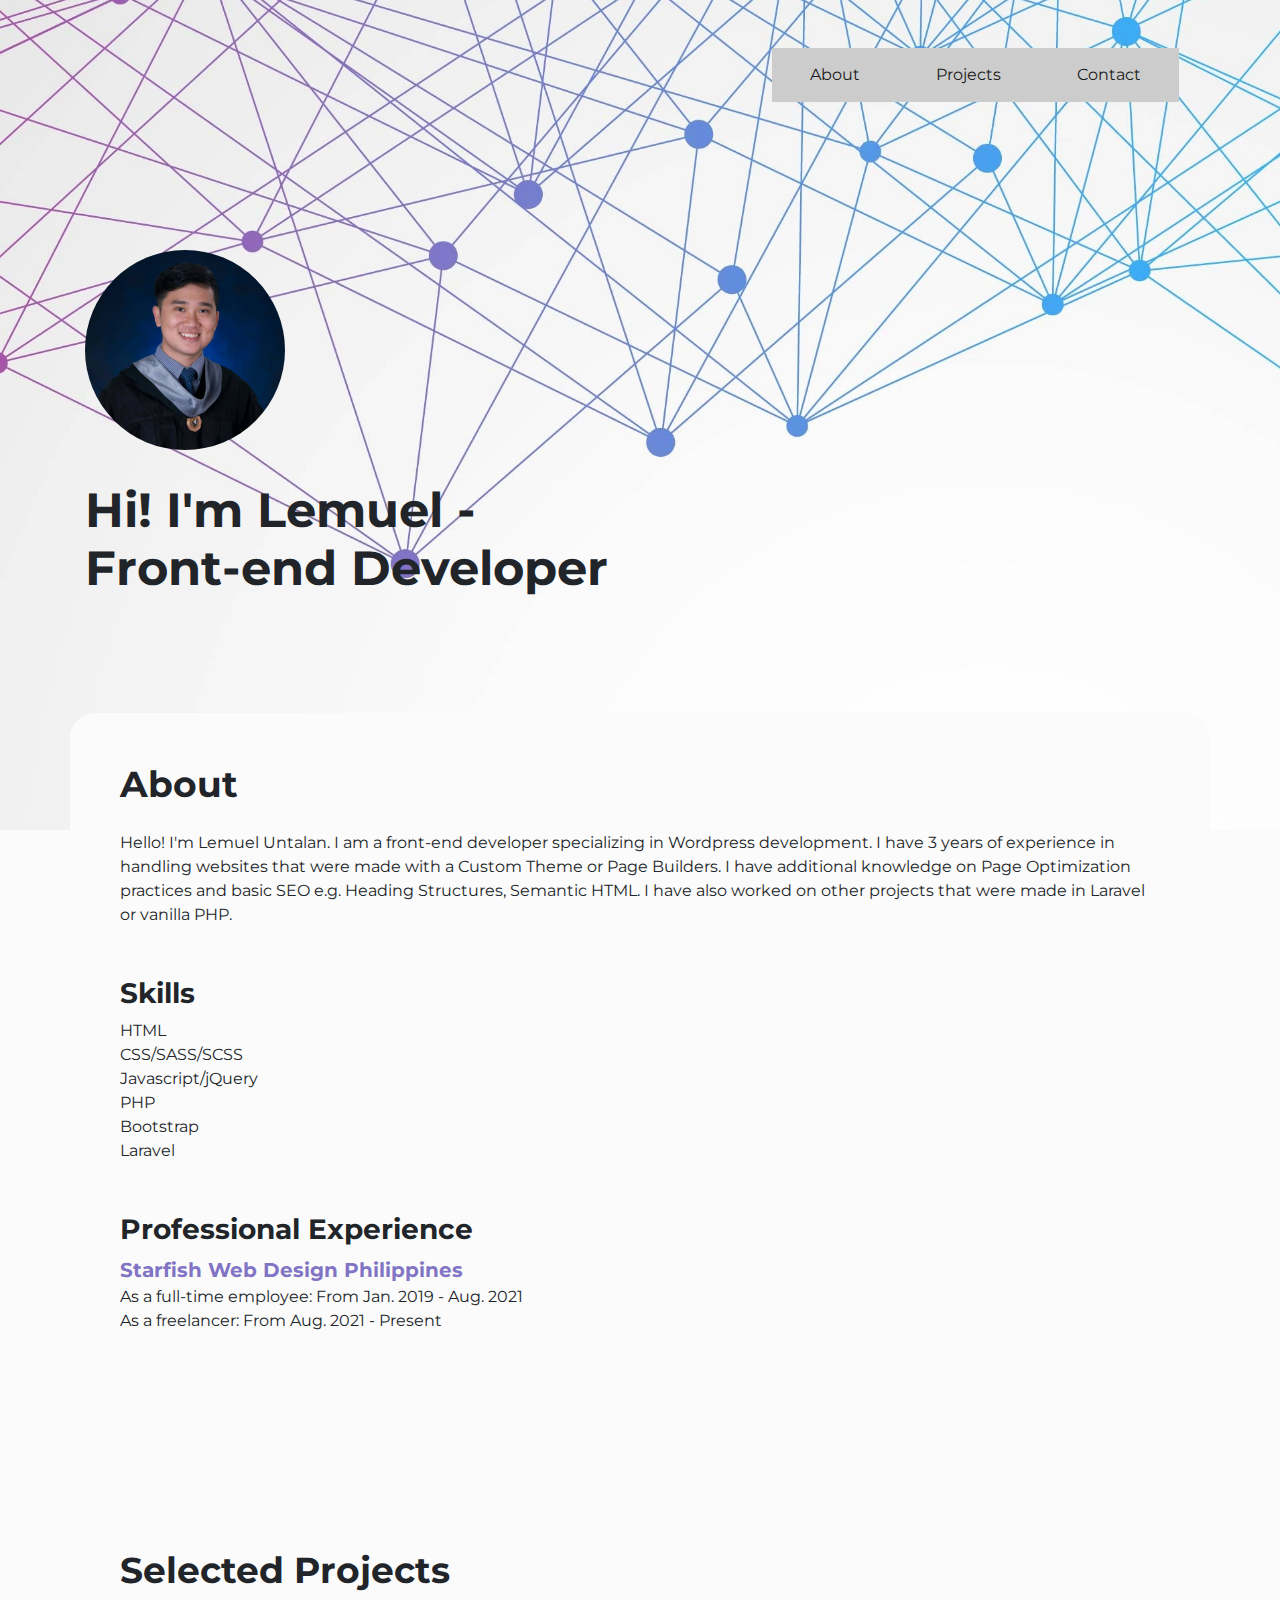
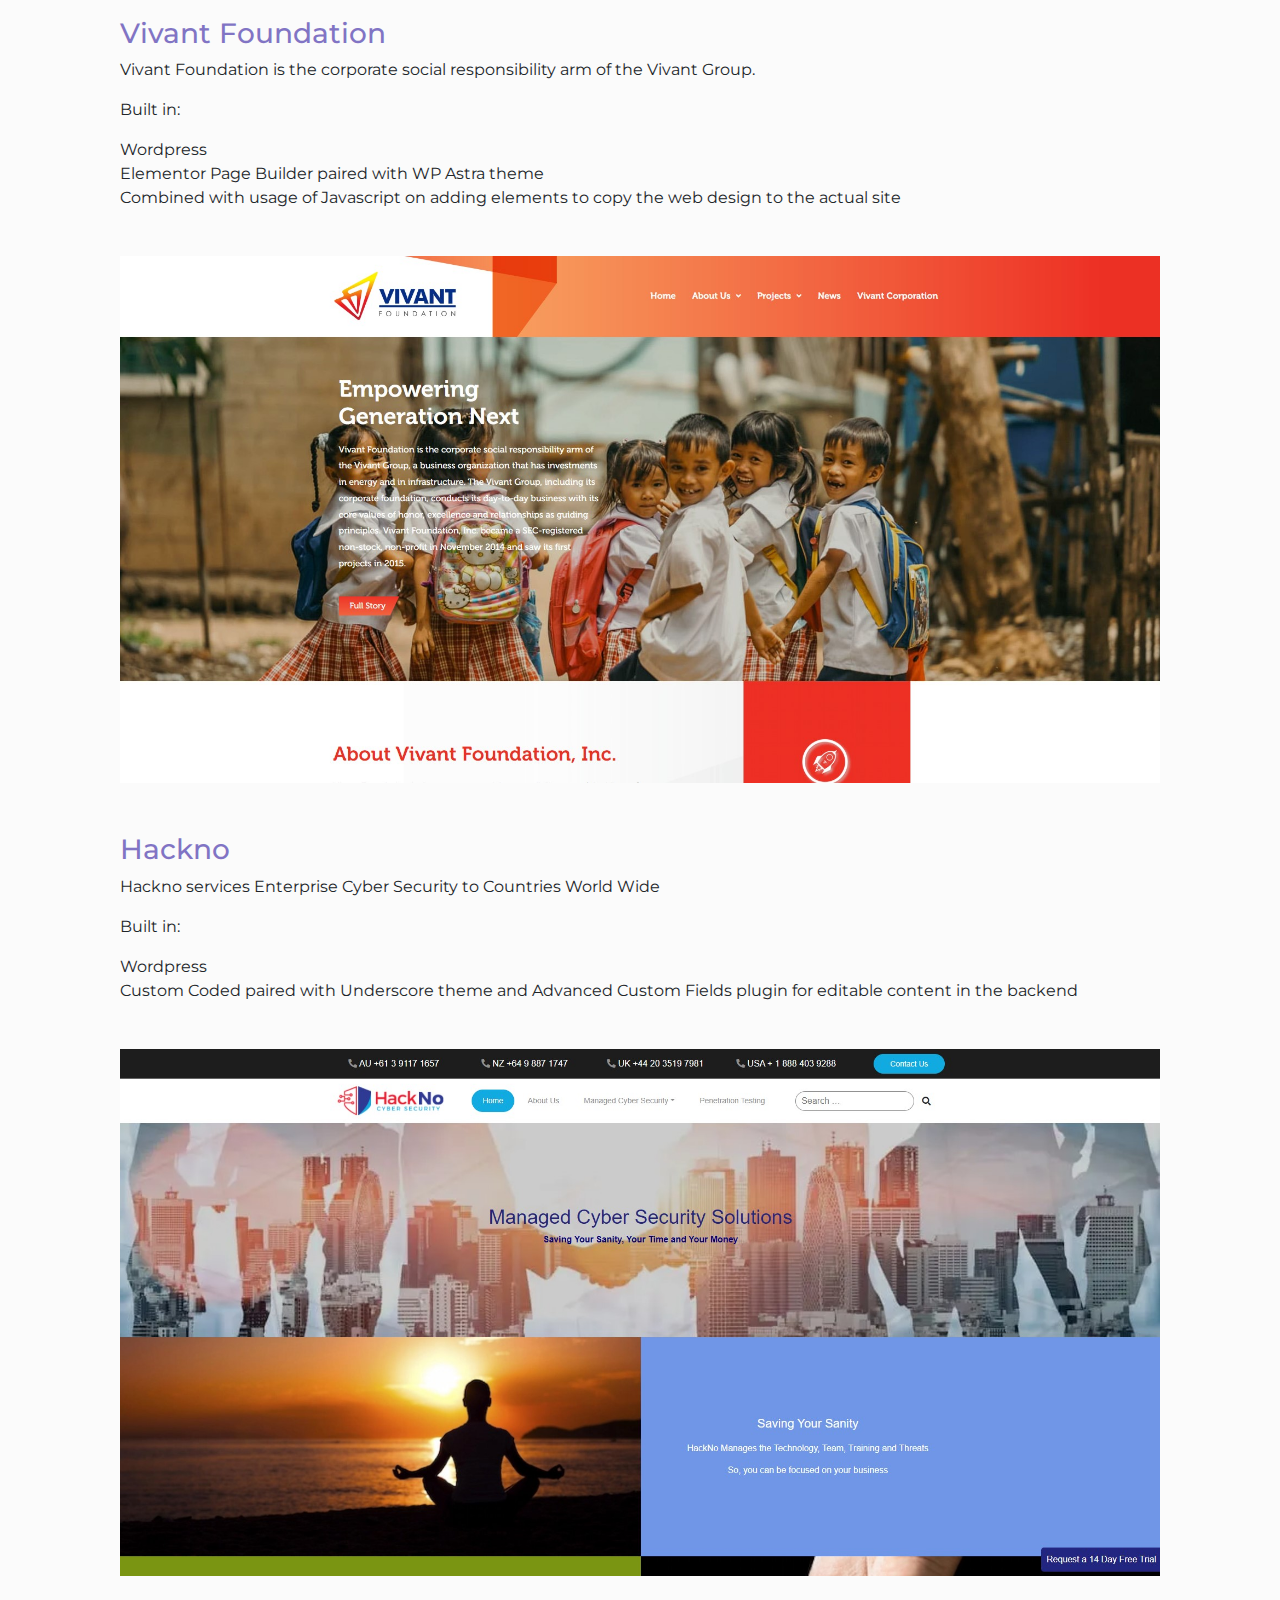
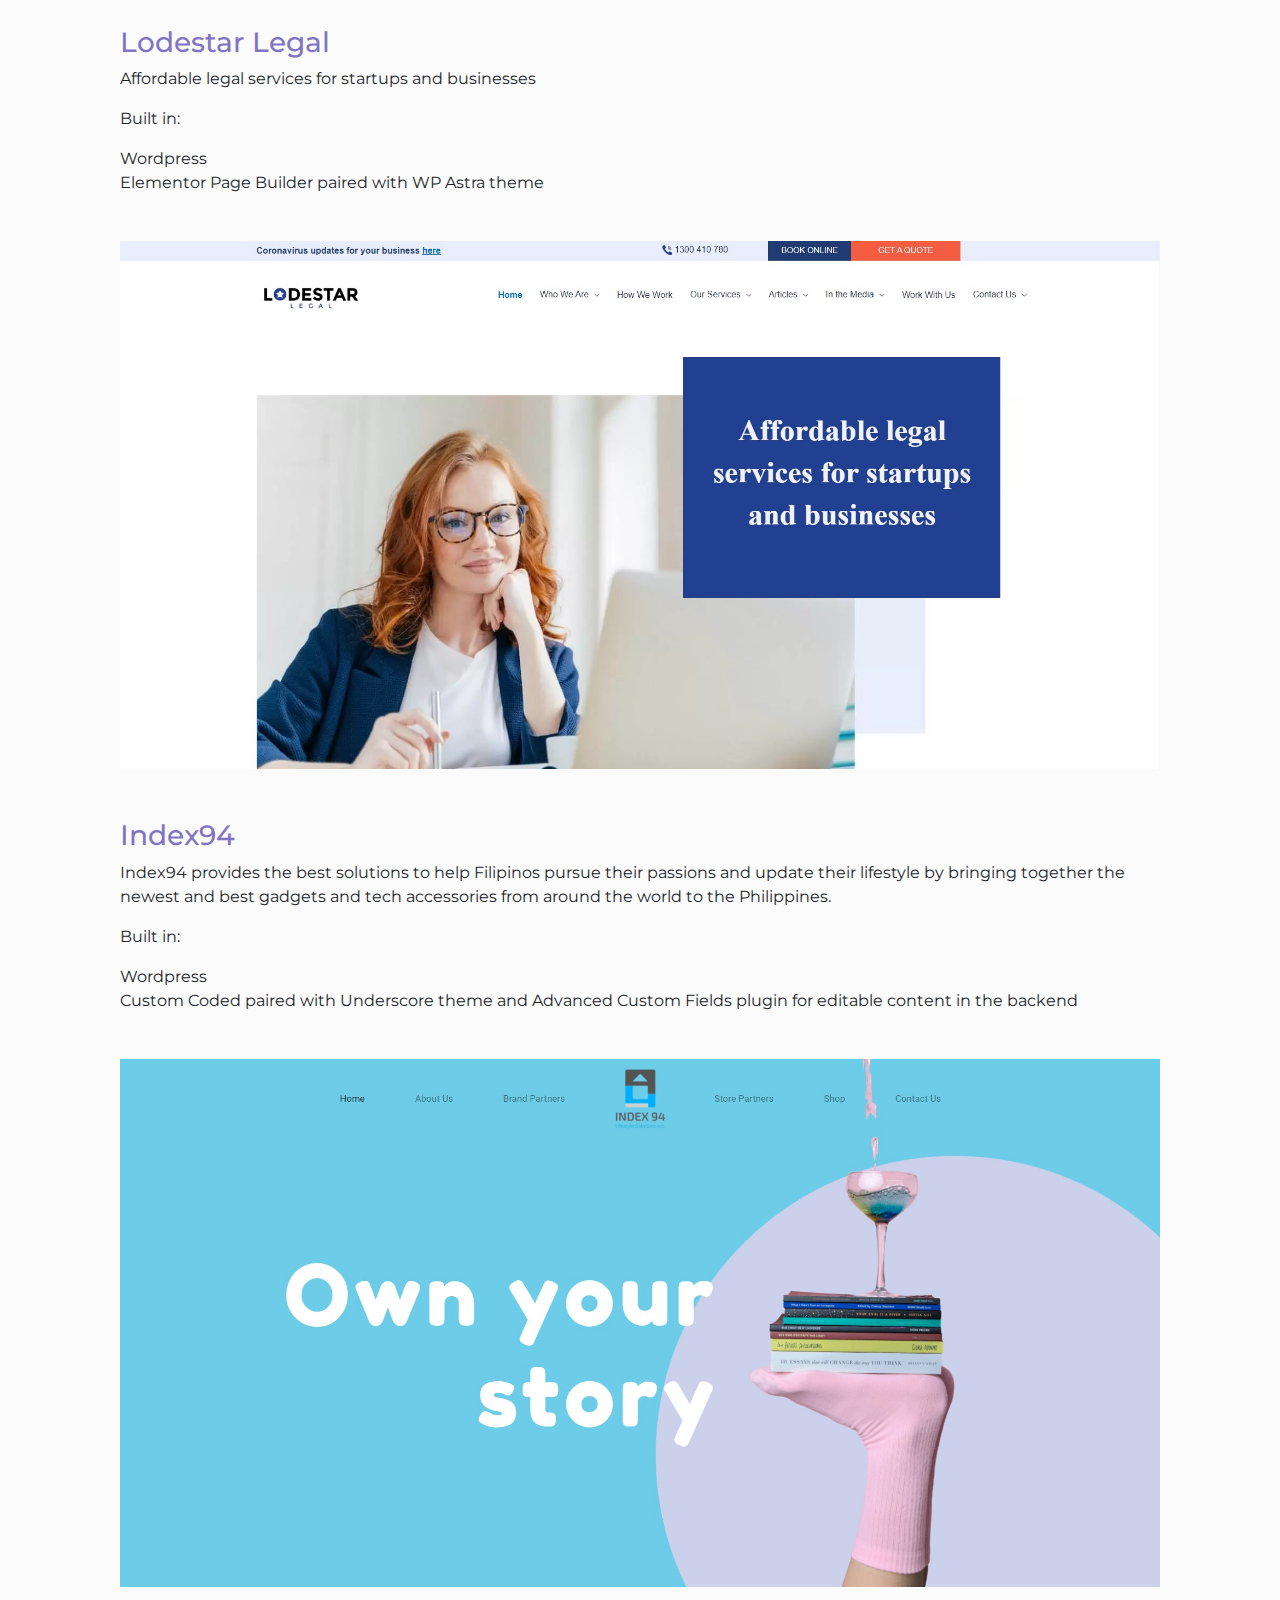
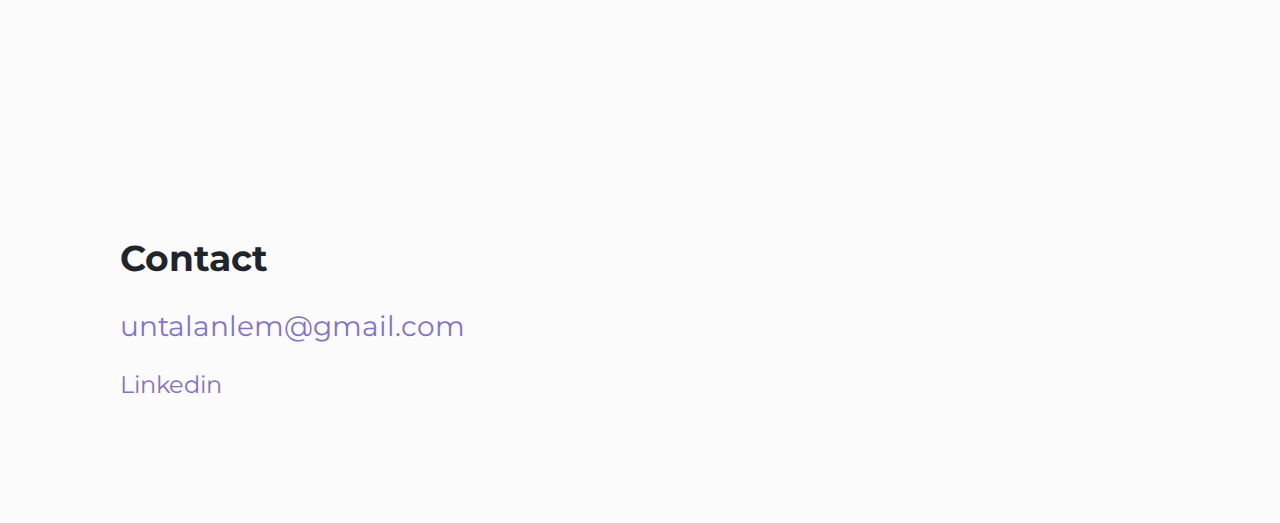
==== commit b66fb6fa: "Update my portfolio website" ====
--- a/index.html
+++ b/index.html
@@ -1,77 +1,163 @@
 <!DOCTYPE html>
 <html lang="en">
 <head>
-    <meta charset="utf-8">
-    <meta name="viewport" content="width=device-width, initial-scale=1.0, maximum-scale=1.0">
-    <meta http-equiv="X-UA-Compatible" content="IE=Edge">
-    <link rel="icon" href="./assets/img/grad-lem.jpg">
-    <link href="https://fonts.googleapis.com/css?family=Montserrat:400,700&display=swap" rel="stylesheet">
-    <link rel="stylesheet" href="https://use.fontawesome.com/releases/v5.3.1/css/all.css" integrity="sha384-mzrmE5qonljUremFsqc01SB46JvROS7bZs3IO2EmfFsd15uHvIt+Y8vEf7N7fWAU" crossorigin="anonymous">
-    <link rel="stylesheet" type="text/css" href="./assets/css/bootstrap.css">
-    <link rel="stylesheet" type="text/css" href="./assets/css/styles.css">
-    <link rel="stylesheet" type="text/css" href="./assets/css/animate.css">
-    <!-- <script src="assets/js/script.js"></script> -->
-    <script src="https://code.jquery.com/jquery-3.3.1.js"
-        integrity="sha256-2Kok7MbOyxpgUVvAk/HJ2jigOSYS2auK4Pfzbm7uH60=" crossorigin="anonymous"></script>
-    <script src="https://cdnjs.cloudflare.com/ajax/libs/popper.js/1.14.3/umd/popper.min.js"
-        integrity="sha384-ZMP7rVo3mIykV+2+9J3UJ46jBk0WLaUAdn689aCwoqbBJiSnjAK/l8WvCWPIPm49"
-        crossorigin="anonymous"></script>
-    <script type="text/javascript" src="./assets/js/bootstrap.js"></script>
-    <title>Lemuel Untalan | Front-End Web Developer</title>
+  <meta charset="utf-8">
+  <meta name="viewport" content="width=device-width, initial-scale=1.0, maximum-scale=1.0">
+  <meta http-equiv="X-UA-Compatible" content="IE=Edge">
+  <link rel="icon" href="./assets/img/grad-lem.jpg">
+  <link href="https://fonts.googleapis.com/css?family=Montserrat:400,700&display=swap" rel="stylesheet">
+  <link rel="stylesheet" href="https://use.fontawesome.com/releases/v5.3.1/css/all.css" integrity="sha384-mzrmE5qonljUremFsqc01SB46JvROS7bZs3IO2EmfFsd15uHvIt+Y8vEf7N7fWAU" crossorigin="anonymous">
+  <link rel="stylesheet" type="text/css" href="./assets/css/bootstrap.css">
+  <link rel="stylesheet" type="text/css" href="./assets/css/styles.css">
+  <link rel="stylesheet" type="text/css" href="./assets/css/animate.css">
+  <!-- <script src="assets/js/script.js"></script> -->
+  <script src="https://code.jquery.com/jquery-3.3.1.js"
+      integrity="sha256-2Kok7MbOyxpgUVvAk/HJ2jigOSYS2auK4Pfzbm7uH60=" crossorigin="anonymous"></script>
+  <script src="https://cdnjs.cloudflare.com/ajax/libs/popper.js/1.14.3/umd/popper.min.js"
+      integrity="sha384-ZMP7rVo3mIykV+2+9J3UJ46jBk0WLaUAdn689aCwoqbBJiSnjAK/l8WvCWPIPm49"
+      crossorigin="anonymous"></script>
+  <script type="text/javascript" src="./assets/js/bootstrap.js"></script>
+  <title>Lemuel Untalan | Front-End Web Developer</title>
 </head>
 <body>
-    <main class="landing-page">
-        <header class="main-header">
-            <div class="container">
-                <nav class="navbar navbar-expand-lg">
-                    <button class="navbar-toggler" type="button" data-toggle="collapse" data-target="#mainNavbar"
-                        aria-controls="mainNavbar" aria-expanded="false" aria-label="Toggle navigation">
-                        <span class="navbar-toggler-icon"></span>
-                    </button>
-                
-                    <div class="collapse navbar-collapse" id="mainNavbar">
-                        <ul class="navbar-nav ml-auto">
-                            <li class="nav-item active">
-                                <a class="nav-link" href="#">Home <span class="sr-only">(current)</span></a>
-                            </li>
-                            <li class="nav-item">
-                                <a class="nav-link" href="#">Link</a>
-                            </li>
-                            <li class="nav-item dropdown">
-                                <a class="nav-link" href="#">Dropdown</a>
-                            </li>   
-                            <li class="nav-item">
-                                <a class="nav-link" href="#">Disabled</a>
-                            </li>
-                        </ul>
-                    </div>
-                </nav>
-            </div>
-        </header>
-        <section class="banner-section">
-            <div class="container">
-                <div class="row">
-                    <div class="col-lg-7">
-                        <div class="introduction">
-                            <img src="./assets/img/grad-lem.jpg" alt="" class="animated fadeInLeft grad-pic">
-                            <div class="animated fadeInUp introduction-content">
-                                <h1 class="main-title txt-bold">Hi! I'm Lemuel - <br> A Front-end Developer</h1>
-                                <p>Specializing on Wordpress Development</p>
-                            </div>
+  <main class="landing-page">
+    <header class="main-header">
+      <div class="container">
+        <nav class="navbar navbar-expand-md">
+          <button class="navbar-toggler" type="button" data-toggle="collapse" data-target="#mainNavbar"
+              aria-controls="mainNavbar" aria-expanded="false" aria-label="Toggle navigation">
+              <i class="fas fa-bars"></i>
+          </button>
+      
+          <div class="collapse navbar-collapse" id="mainNavbar">
+            <ul class="navbar-nav ml-auto">
+              <li class="nav-item">
+                  <a class="nav-link" href="#aboutSection">About</a>
+              </li>
+              <li class="nav-item dropdown">
+                  <a class="nav-link" href="#projectsSection">Projects</a>
+              </li>   
+              <li class="nav-item">
+                  <a class="nav-link" href="#contactSection">Contact</a>
+              </li>
+            </ul>
+          </div>
+        </nav>
+      </div>
+    </header>
+    <section class="banner-section">
+        <div class="container">
+            <div class="row">
+                <div class="col-lg-7">
+                    <div class="introduction">
+                        <img src="./assets/img/grad-lem.jpg" alt="" class="animated fadeInLeft grad-pic">
+                        <div class="animated fadeInUp introduction-content">
+                            <h1 class="main-title txt-bold">Hi! I'm Lemuel - <br>Front-end Developer</h1>
                         </div>
                     </div>
                 </div>
             </div>
-        </section>
-        <section class="about-section">
-            <div class="container">
-                <div class="row">
-                    <div class="col-12">
-                        <h2 class="subtitle txt-">About Me</h2>
-                    </div>
-                </div>
-            </div>
-        </section>
-    </main>
+        </div>
+    </section>
+    <section class="about-section animated fadeInUp" id="aboutSection">
+        <div class="container section-container-design">
+          <h2 class="subtitle">About</h2>
+          <p>Hello! I'm Lemuel Untalan. I am a front-end developer specializing in Wordpress development. I have 3 years of experience in handling websites that were made with a Custom Theme or Page Builders. I have additional knowledge on Page Optimization practices and basic SEO e.g. Heading Structures, Semantic HTML. I have also worked on other projects that were made in Laravel or vanilla PHP.</p>
+          <div class="skills">
+            <h3><strong>Skills</strong></h3>
+            <ul class="skills-list">
+              <li>HTML</li>
+              <li>CSS/SASS/SCSS</li>
+              <li>Javascript/jQuery</li>
+              <li>PHP</li>
+              <li>Bootstrap</li>
+              <li>Laravel</li>
+            </ul>
+          </div>
+          <div class="professional-experience">
+            <h3><strong>Professional Experience</strong></h3>
+            <ul class="pro-exp-list">
+              <li>
+                <p class="mb-0">
+                  <a href="https://www.starfi.sh/" class="pro-exp-work">Starfish Web Design Philippines</a>
+                </p>
+                <p class="mb-0">As a full-time employee: From Jan. 2019 - Aug. 2021</p>
+                <p class="mb-0">As a freelancer: From Aug. 2021 - Present</p>
+              </li>
+            </ul>
+          </div>
+        </div>
+    </section>
+    <section class="projects-section animated fadeInUp" id="projectsSection">
+      <div class="container section-container-design">
+        <h2 class="subtitle">Selected Projects</h2>
+        <div class="project-card">
+          <h3><a href="https://vivantfoundation.lem.07.21.betterweb.work/" target="_blank">Vivant Foundation</a></h3>
+          <p>Vivant Foundation is the corporate social responsibility arm of the Vivant Group.</p>
+          <p>Built in:</p>
+          <ul>
+            <li>Wordpress</li>
+            <li>Elementor Page Builder paired with WP Astra theme</li>
+            <li>Combined with usage of Javascript on adding elements to copy the web design to the actual site</li>
+          </ul>
+          <a href="https://vivantfoundation.lem.07.21.betterweb.work/" target="_blank">
+            <img src="./assets/img/vivant_founation_website_ss.jpg" alt="" class="img-fluid project-screenshot">
+          </a>
+        </div>
+        <div class="project-card">
+          <h3><a href="https://hackno.net/" target="_blank">Hackno</a></h3>
+          <p>Hackno services Enterprise Cyber Security to Countries World Wide</p>
+          <p>Built in:</p>
+          <ul>
+            <li>Wordpress</li>
+            <li>Custom Coded paired with Underscore theme and Advanced Custom Fields plugin for editable content in the backend</li>
+          </ul>
+          <a href="https://hackno.net/" target="_blank">
+            <img src="./assets/img/hackno_website_ss.jpg" alt="" class="img-fluid project-screenshot">
+          </a>
+        </div>
+        <div class="project-card">
+          <h3><a href="https://lodestarlegal.com.au/" target="_blank">Lodestar Legal</a></h3>
+          <p>Affordable legal services for startups and businesses</p>
+          <p>Built in:</p>
+          <ul>
+            <li>Wordpress</li>
+            <li>Elementor Page Builder paired with WP Astra theme</li>
+          </ul>
+          <a href="https://lodestarlegal.com.au/" target="_blank">
+            <img src="./assets/img/lodestar_legal_website_ss.jpg" alt="" class="img-fluid project-screenshot">
+          </a>
+        </div>
+        <div class="project-card">
+          <h3><a href="https://index94.com/" target="_blank">Index94</a></h3>
+          <p>Index94 provides the best solutions to help Filipinos pursue their passions and update their lifestyle by bringing together the newest and best gadgets and tech accessories from around the world to the Philippines.</p>
+          <p>Built in:</p>
+          <ul>
+            <li>Wordpress</li>
+            <li>Custom Coded paired with Underscore theme and Advanced Custom Fields plugin for editable content in the backend</li>
+          </ul>
+          <a href="https://index94.com/" target="_blank">
+            <img src="./assets/img/index94_website_ss.jpg" alt="" class="img-fluid project-screenshot">
+          </a>
+        </div>
+      </div>
+    </section>
+    <section class="contact-section" id="contactSection">
+      <div class="container section-container-design">
+        <h2 class="subtitle">Contact</h2>
+        <p class="my-email">
+          <a href="mailto:untalanlem@gmail.com" target="_blank">
+            untalanlem@gmail.com
+          </a>
+        </p>
+        <div class="my-linkedin">
+          <a href="https://www.linkedin.com/in/lemuel-untalan-6ab693148/" target="_blank">
+            <i class="fab fa-linkedin"></i>
+            Linkedin
+          </a>
+        </div>
+      </div>
+    </section>
+  </main>
 </body>
 </html>--- a/assets/css/styles.css
+++ b/assets/css/styles.css
@@ -9,6 +9,9 @@
     padding: 0;
     box-sizing: border-box;
 }
+html {
+  scroll-behavior: smooth;
+}
 body {
     font-family: 'Montserrat', sans-serif;
     background-color: #FBFBFB;
@@ -21,6 +24,23 @@
 }
 h2 {
     font-size: 36px;
+}
+.subtitle {
+  margin-bottom: 25px;
+}
+.section-container-design {
+  background-color: #FBFBFB;
+  padding: 50px;
+}
+@media only screen and (min-width: 576px) {
+  .section-container-design {
+    border-radius: 25px;
+  }
+}
+@media only screen and (max-width: 575px) {
+  .section-container-design {
+    padding: 40px 25px;
+  }
 }
 
 /* ----------------------------- end ---------------------------------- */
@@ -38,11 +58,31 @@
 
 .landing-page {
     background-image: url('../img/abstract-bg-cropped.jpg');
+    background-repeat: no-repeat;
+    background-position: 0 -70px;
+    background-attachment: fixed;
     background-size: cover;
-    background-repeat: no-repeat;
-    background-position: bottom;
-}
-
+}
+/* @media only screen and (min-width: 1921px) {
+  .landing-page {
+    background-size: contain;
+  }
+}
+@media only screen and (max-width: 1920px) {
+  .landing-page {
+    background-size: 125%;
+  }
+}
+@media only screen and (max-width: 991px) {
+  .landing-page {
+    background-size: 275%;
+  }
+}
+@media only screen and (max-width: 575px) {
+  .landing-page {
+    background-size: 500%;
+  }
+} */
 /* ----------------------------- end ---------------------------------- */
 
 /* -------------------------- MAIN HEADER ---------------------------- */
@@ -72,6 +112,19 @@
 }
 .nav-link {
     padding: 0;
+}
+.navbar-toggler {
+  background-color: #9368B8;
+}
+.navbar-toggler .fas.fa-bars {
+  padding-top: 5px;
+  padding-bottom: 5px;
+}
+@media only screen and (max-width: 575px) {
+  .main-header {
+    padding-top: 20px;
+    padding-bottom: 20px;
+  }
 }
 
 /* ----------------------------- end ---------------------------------- */
@@ -93,16 +146,121 @@
 .main-title {
     margin-bottom: 1rem;
 }
+@media only screen and (max-width: 575px) {
+  .introduction {
+    margin-top: 50px;
+    padding-left: 10px;
+    padding-right: 10px;
+  }
+  .main-title {
+    font-size: 32px;
+  }
+  .grad-pic {
+    width: 150px;
+    height: 150px;
+  }
+}
 
 /* ----------------------------- END ---------------------------------- */
 
 /* ----------------------------- About ---------------------------------- */
 
 .about-section {
-    padding-top: 100px;
-    padding-bottom: 100px;
-}
-
+  padding-top: 50px;
+  padding-bottom: 50px;
+}
+.skills {
+  margin-top: 50px;
+  margin-bottom: 50px;
+}
+.skills-list,
+.pro-exp-list {
+  list-style: none;
+}
+.professional-experience .pro-exp-work {
+  font-size: 20px;
+  color: #8174C4;
+  font-weight: 700;
+}
+.professional-experience .pro-exp-work:hover {
+  text-decoration: none;
+  color: #5A92E0;
+  transition: color 0.5s;
+}
+@media only screen and (max-width: 575px) {
+  .about-section {
+    padding-top: 0;
+    padding-bottom: 0;
+  }
+}
 /* ----------------------------- END ---------------------------------- */
 
-
+/* ----------------------------- Projects ---------------------------------- */
+
+.projects-section {
+  padding-top: 50px;
+  padding-bottom: 50px;
+}
+.project-card {
+  margin-bottom: 50px;
+}
+.project-card ul {
+  list-style: none;
+}
+.project-card h3 a {
+  color: #8174C4;
+}
+.project-card h3 a:hover {
+  text-decoration: none;
+  color: #5A92E0;
+  transition: color 0.5s;
+}
+.project-screenshot {
+  margin-top: 30px;
+}
+@media only screen and (max-width: 575px) {
+  .projects-section {
+    padding-top: 0;
+    padding-bottom: 0;
+  }
+}
+
+/* ----------------------------- END ---------------------------------- */
+
+/* ----------------------------- Contact ---------------------------------- */
+
+.contact-section {
+  padding-top: 50px;
+  padding-bottom: 50px;
+}
+.my-email,
+.my-linkedin {
+  font-size: 28px;
+  margin-bottom: 20px;
+}
+.my-email a,
+.my-linkedin a {
+  color: #8174C4; 
+}
+.my-email a:hover,
+.my-linkedin a:hover {
+  text-decoration: none;
+  color: #5A92E0;
+  transition: color 0.5s;
+}
+.my-linkedin {
+  font-size: 24px;
+}
+@media only screen and (max-width: 575px) {
+  .contact-section {
+    padding-top: 0;
+    padding-bottom: 0;
+  }
+  .my-email,
+  .my-linkedin {
+    font-size: 18px;
+  }
+}
+
+
+/* ----------------------------- END ---------------------------------- */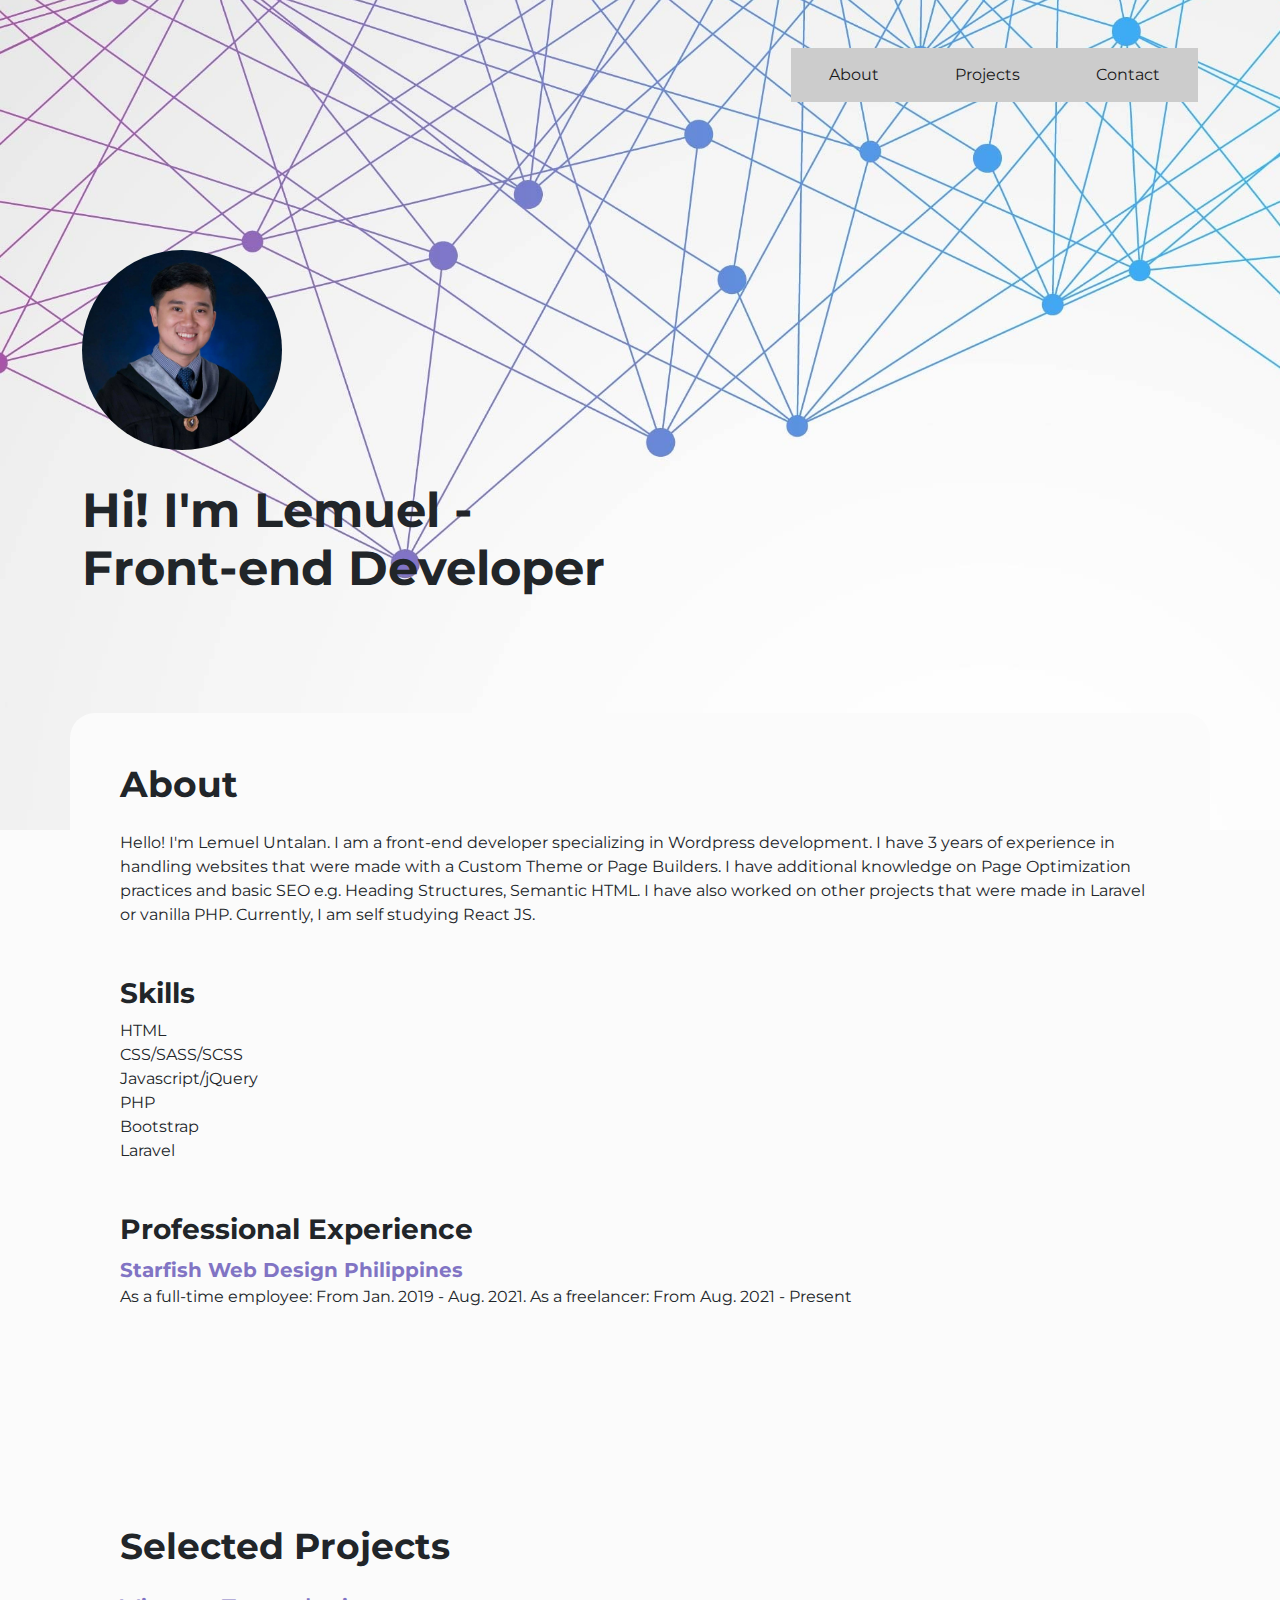
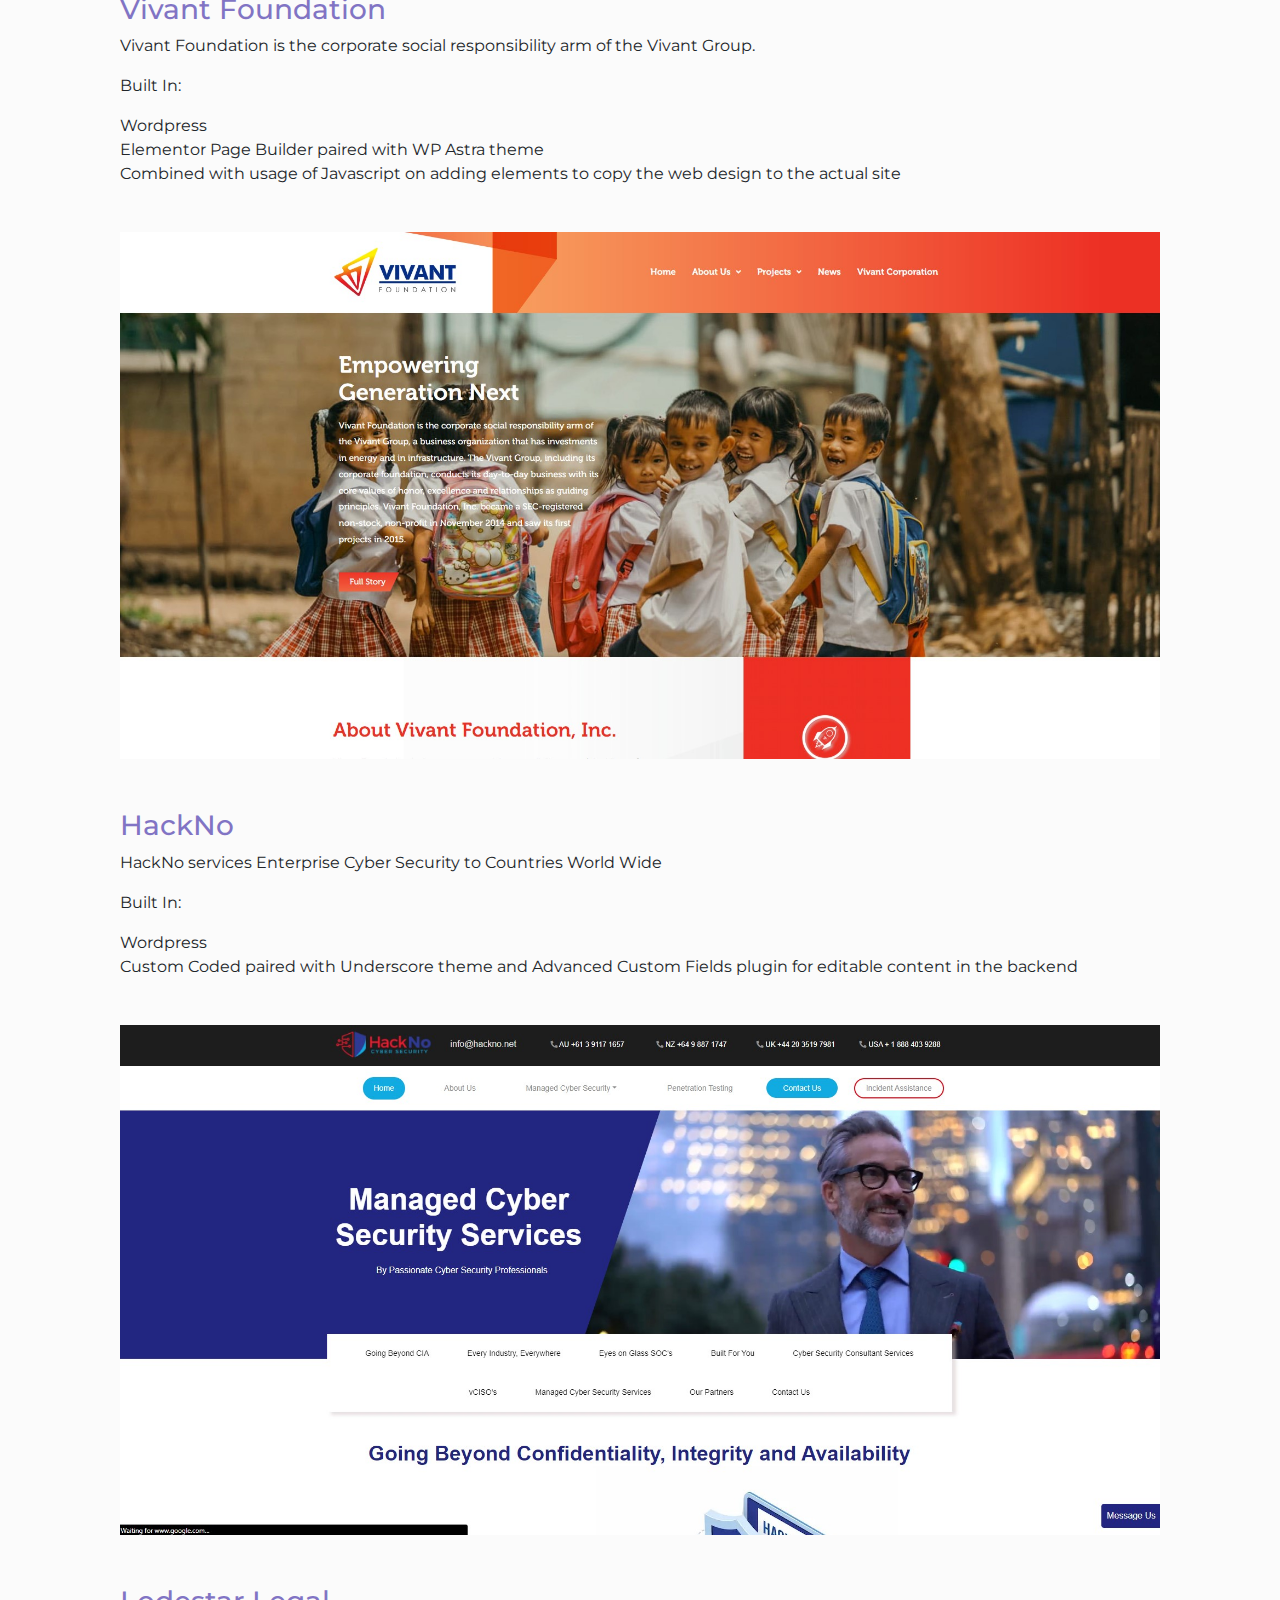
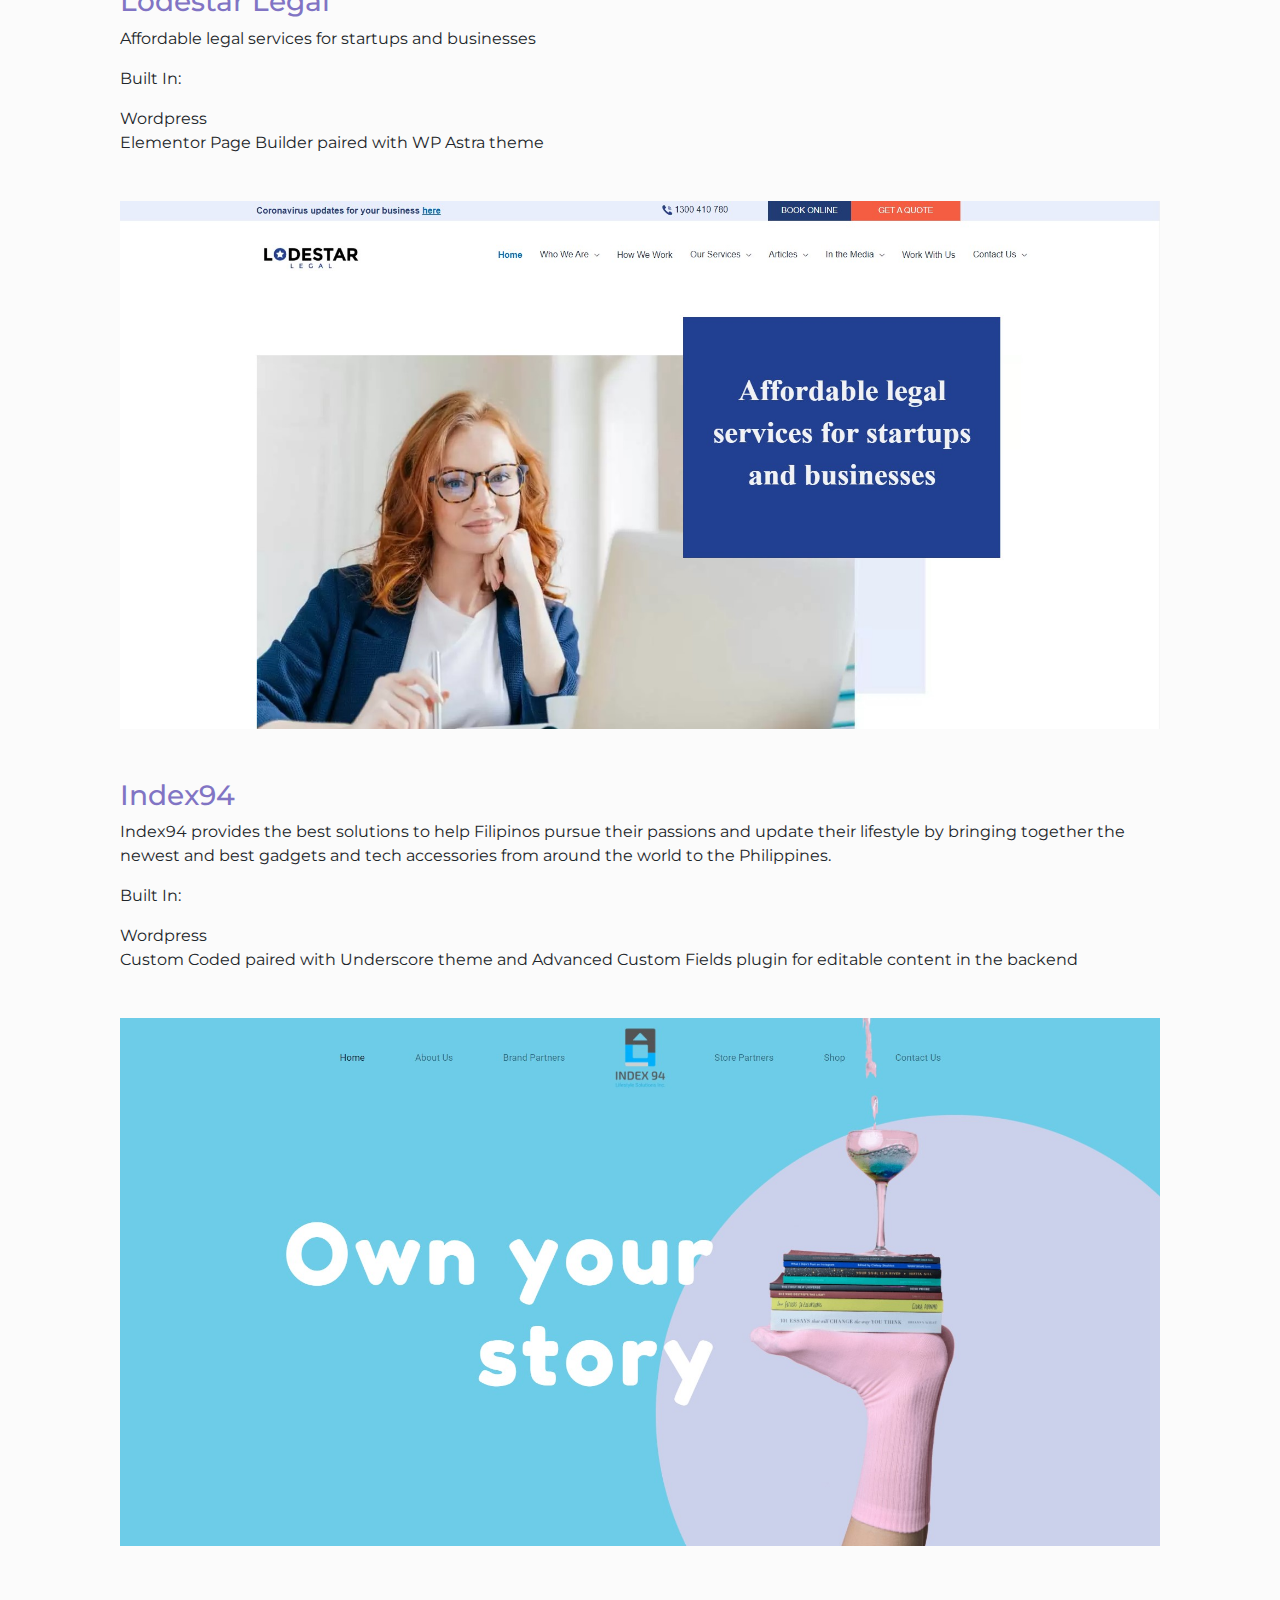
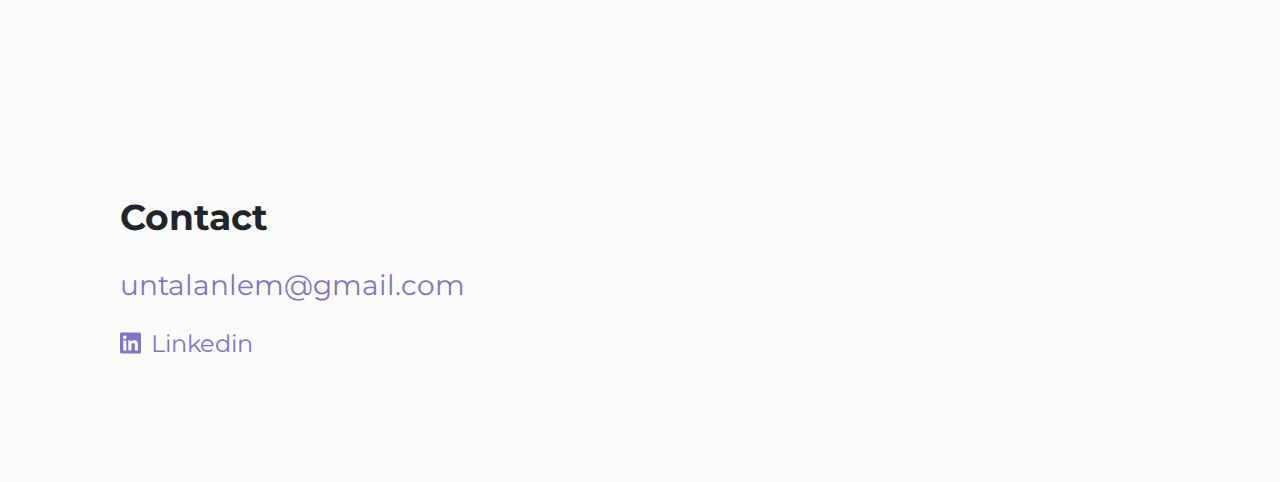
==== commit 18beef4a: "React version" ====
--- a/index.html
+++ b/index.html
@@ -1,163 +1 @@
-<!DOCTYPE html>
-<html lang="en">
-<head>
-  <meta charset="utf-8">
-  <meta name="viewport" content="width=device-width, initial-scale=1.0, maximum-scale=1.0">
-  <meta http-equiv="X-UA-Compatible" content="IE=Edge">
-  <link rel="icon" href="./assets/img/grad-lem.jpg">
-  <link href="https://fonts.googleapis.com/css?family=Montserrat:400,700&display=swap" rel="stylesheet">
-  <link rel="stylesheet" href="https://use.fontawesome.com/releases/v5.3.1/css/all.css" integrity="sha384-mzrmE5qonljUremFsqc01SB46JvROS7bZs3IO2EmfFsd15uHvIt+Y8vEf7N7fWAU" crossorigin="anonymous">
-  <link rel="stylesheet" type="text/css" href="./assets/css/bootstrap.css">
-  <link rel="stylesheet" type="text/css" href="./assets/css/styles.css">
-  <link rel="stylesheet" type="text/css" href="./assets/css/animate.css">
-  <!-- <script src="assets/js/script.js"></script> -->
-  <script src="https://code.jquery.com/jquery-3.3.1.js"
-      integrity="sha256-2Kok7MbOyxpgUVvAk/HJ2jigOSYS2auK4Pfzbm7uH60=" crossorigin="anonymous"></script>
-  <script src="https://cdnjs.cloudflare.com/ajax/libs/popper.js/1.14.3/umd/popper.min.js"
-      integrity="sha384-ZMP7rVo3mIykV+2+9J3UJ46jBk0WLaUAdn689aCwoqbBJiSnjAK/l8WvCWPIPm49"
-      crossorigin="anonymous"></script>
-  <script type="text/javascript" src="./assets/js/bootstrap.js"></script>
-  <title>Lemuel Untalan | Front-End Web Developer</title>
-</head>
-<body>
-  <main class="landing-page">
-    <header class="main-header">
-      <div class="container">
-        <nav class="navbar navbar-expand-md">
-          <button class="navbar-toggler" type="button" data-toggle="collapse" data-target="#mainNavbar"
-              aria-controls="mainNavbar" aria-expanded="false" aria-label="Toggle navigation">
-              <i class="fas fa-bars"></i>
-          </button>
-      
-          <div class="collapse navbar-collapse" id="mainNavbar">
-            <ul class="navbar-nav ml-auto">
-              <li class="nav-item">
-                  <a class="nav-link" href="#aboutSection">About</a>
-              </li>
-              <li class="nav-item dropdown">
-                  <a class="nav-link" href="#projectsSection">Projects</a>
-              </li>   
-              <li class="nav-item">
-                  <a class="nav-link" href="#contactSection">Contact</a>
-              </li>
-            </ul>
-          </div>
-        </nav>
-      </div>
-    </header>
-    <section class="banner-section">
-        <div class="container">
-            <div class="row">
-                <div class="col-lg-7">
-                    <div class="introduction">
-                        <img src="./assets/img/grad-lem.jpg" alt="" class="animated fadeInLeft grad-pic">
-                        <div class="animated fadeInUp introduction-content">
-                            <h1 class="main-title txt-bold">Hi! I'm Lemuel - <br>Front-end Developer</h1>
-                        </div>
-                    </div>
-                </div>
-            </div>
-        </div>
-    </section>
-    <section class="about-section animated fadeInUp" id="aboutSection">
-        <div class="container section-container-design">
-          <h2 class="subtitle">About</h2>
-          <p>Hello! I'm Lemuel Untalan. I am a front-end developer specializing in Wordpress development. I have 3 years of experience in handling websites that were made with a Custom Theme or Page Builders. I have additional knowledge on Page Optimization practices and basic SEO e.g. Heading Structures, Semantic HTML. I have also worked on other projects that were made in Laravel or vanilla PHP.</p>
-          <div class="skills">
-            <h3><strong>Skills</strong></h3>
-            <ul class="skills-list">
-              <li>HTML</li>
-              <li>CSS/SASS/SCSS</li>
-              <li>Javascript/jQuery</li>
-              <li>PHP</li>
-              <li>Bootstrap</li>
-              <li>Laravel</li>
-            </ul>
-          </div>
-          <div class="professional-experience">
-            <h3><strong>Professional Experience</strong></h3>
-            <ul class="pro-exp-list">
-              <li>
-                <p class="mb-0">
-                  <a href="https://www.starfi.sh/" class="pro-exp-work">Starfish Web Design Philippines</a>
-                </p>
-                <p class="mb-0">As a full-time employee: From Jan. 2019 - Aug. 2021</p>
-                <p class="mb-0">As a freelancer: From Aug. 2021 - Present</p>
-              </li>
-            </ul>
-          </div>
-        </div>
-    </section>
-    <section class="projects-section animated fadeInUp" id="projectsSection">
-      <div class="container section-container-design">
-        <h2 class="subtitle">Selected Projects</h2>
-        <div class="project-card">
-          <h3><a href="https://vivantfoundation.lem.07.21.betterweb.work/" target="_blank">Vivant Foundation</a></h3>
-          <p>Vivant Foundation is the corporate social responsibility arm of the Vivant Group.</p>
-          <p>Built in:</p>
-          <ul>
-            <li>Wordpress</li>
-            <li>Elementor Page Builder paired with WP Astra theme</li>
-            <li>Combined with usage of Javascript on adding elements to copy the web design to the actual site</li>
-          </ul>
-          <a href="https://vivantfoundation.lem.07.21.betterweb.work/" target="_blank">
-            <img src="./assets/img/vivant_founation_website_ss.jpg" alt="" class="img-fluid project-screenshot">
-          </a>
-        </div>
-        <div class="project-card">
-          <h3><a href="https://hackno.net/" target="_blank">Hackno</a></h3>
-          <p>Hackno services Enterprise Cyber Security to Countries World Wide</p>
-          <p>Built in:</p>
-          <ul>
-            <li>Wordpress</li>
-            <li>Custom Coded paired with Underscore theme and Advanced Custom Fields plugin for editable content in the backend</li>
-          </ul>
-          <a href="https://hackno.net/" target="_blank">
-            <img src="./assets/img/hackno_website_ss.jpg" alt="" class="img-fluid project-screenshot">
-          </a>
-        </div>
-        <div class="project-card">
-          <h3><a href="https://lodestarlegal.com.au/" target="_blank">Lodestar Legal</a></h3>
-          <p>Affordable legal services for startups and businesses</p>
-          <p>Built in:</p>
-          <ul>
-            <li>Wordpress</li>
-            <li>Elementor Page Builder paired with WP Astra theme</li>
-          </ul>
-          <a href="https://lodestarlegal.com.au/" target="_blank">
-            <img src="./assets/img/lodestar_legal_website_ss.jpg" alt="" class="img-fluid project-screenshot">
-          </a>
-        </div>
-        <div class="project-card">
-          <h3><a href="https://index94.com/" target="_blank">Index94</a></h3>
-          <p>Index94 provides the best solutions to help Filipinos pursue their passions and update their lifestyle by bringing together the newest and best gadgets and tech accessories from around the world to the Philippines.</p>
-          <p>Built in:</p>
-          <ul>
-            <li>Wordpress</li>
-            <li>Custom Coded paired with Underscore theme and Advanced Custom Fields plugin for editable content in the backend</li>
-          </ul>
-          <a href="https://index94.com/" target="_blank">
-            <img src="./assets/img/index94_website_ss.jpg" alt="" class="img-fluid project-screenshot">
-          </a>
-        </div>
-      </div>
-    </section>
-    <section class="contact-section" id="contactSection">
-      <div class="container section-container-design">
-        <h2 class="subtitle">Contact</h2>
-        <p class="my-email">
-          <a href="mailto:untalanlem@gmail.com" target="_blank">
-            untalanlem@gmail.com
-          </a>
-        </p>
-        <div class="my-linkedin">
-          <a href="https://www.linkedin.com/in/lemuel-untalan-6ab693148/" target="_blank">
-            <i class="fab fa-linkedin"></i>
-            Linkedin
-          </a>
-        </div>
-      </div>
-    </section>
-  </main>
-</body>
-</html>+<!doctype html><html lang="en"><head><meta charset="utf-8"/><link rel="icon" href="/grad-lem.jpg"/><meta name="viewport" content="width=device-width,initial-scale=1"/><meta name="theme-color" content="#000000"/><meta name="description" content="Hi, I am a Front-end Web Developer"/><link rel="apple-touch-icon" href="/logo192.png"/><link rel="manifest" href="/manifest.json"/><title>React Lemuel Untalan | Frontend Web Developer</title><script defer="defer" src="/static/js/main.5795e672.js"></script><link href="/static/css/main.5ccdb4db.css" rel="stylesheet"></head><body><noscript>You need to enable JavaScript to run this app.</noscript><div id="root"></div></body></html>--- a/static/css/main.5ccdb4db.css
+++ b/static/css/main.5ccdb4db.css
@@ -0,0 +1,13 @@
+@charset "UTF-8";@import url(https://fonts.googleapis.com/css2?family=Montserrat:wght@400;700&display=swap);/*!
+ * animate.css - https://animate.style/
+ * Version - 4.1.1
+ * Licensed under the MIT license - http://opensource.org/licenses/MIT
+ *
+ * Copyright (c) 2020 Animate.css
+ */:root{--animate-duration:1s;--animate-delay:1s;--animate-repeat:1}.animate__animated{-webkit-animation-duration:1s;-webkit-animation-duration:var(--animate-duration);animation-duration:1s;animation-duration:var(--animate-duration);-webkit-animation-fill-mode:both;animation-fill-mode:both}.animate__animated.animate__infinite{-webkit-animation-iteration-count:infinite;animation-iteration-count:infinite}.animate__animated.animate__repeat-1{-webkit-animation-iteration-count:1;-webkit-animation-iteration-count:var(--animate-repeat);animation-iteration-count:1;animation-iteration-count:var(--animate-repeat)}.animate__animated.animate__repeat-2{-webkit-animation-iteration-count:2;-webkit-animation-iteration-count:calc(var(--animate-repeat)*2);animation-iteration-count:2;animation-iteration-count:calc(var(--animate-repeat)*2)}.animate__animated.animate__repeat-3{-webkit-animation-iteration-count:3;-webkit-animation-iteration-count:calc(var(--animate-repeat)*3);animation-iteration-count:3;animation-iteration-count:calc(var(--animate-repeat)*3)}.animate__animated.animate__delay-1s{-webkit-animation-delay:1s;-webkit-animation-delay:var(--animate-delay);animation-delay:1s;animation-delay:var(--animate-delay)}.animate__animated.animate__delay-2s{-webkit-animation-delay:2s;-webkit-animation-delay:calc(var(--animate-delay)*2);animation-delay:2s;animation-delay:calc(var(--animate-delay)*2)}.animate__animated.animate__delay-3s{-webkit-animation-delay:3s;-webkit-animation-delay:calc(var(--animate-delay)*3);animation-delay:3s;animation-delay:calc(var(--animate-delay)*3)}.animate__animated.animate__delay-4s{-webkit-animation-delay:4s;-webkit-animation-delay:calc(var(--animate-delay)*4);animation-delay:4s;animation-delay:calc(var(--animate-delay)*4)}.animate__animated.animate__delay-5s{-webkit-animation-delay:5s;-webkit-animation-delay:calc(var(--animate-delay)*5);animation-delay:5s;animation-delay:calc(var(--animate-delay)*5)}.animate__animated.animate__faster{-webkit-animation-duration:.5s;-webkit-animation-duration:calc(var(--animate-duration)/2);animation-duration:.5s;animation-duration:calc(var(--animate-duration)/2)}.animate__animated.animate__fast{-webkit-animation-duration:.8s;-webkit-animation-duration:calc(var(--animate-duration)*.8);animation-duration:.8s;animation-duration:calc(var(--animate-duration)*.8)}.animate__animated.animate__slow{-webkit-animation-duration:2s;-webkit-animation-duration:calc(var(--animate-duration)*2);animation-duration:2s;animation-duration:calc(var(--animate-duration)*2)}.animate__animated.animate__slower{-webkit-animation-duration:3s;-webkit-animation-duration:calc(var(--animate-duration)*3);animation-duration:3s;animation-duration:calc(var(--animate-duration)*3)}@media (prefers-reduced-motion:reduce),print{.animate__animated{-webkit-animation-duration:1ms!important;animation-duration:1ms!important;-webkit-animation-iteration-count:1!important;animation-iteration-count:1!important;-webkit-transition-duration:1ms!important;transition-duration:1ms!important}.animate__animated[class*=Out]{opacity:0}}@-webkit-keyframes bounce{0%,20%,53%,to{-webkit-animation-timing-function:cubic-bezier(.215,.61,.355,1);animation-timing-function:cubic-bezier(.215,.61,.355,1);-webkit-transform:translateZ(0);transform:translateZ(0)}40%,43%{-webkit-animation-timing-function:cubic-bezier(.755,.05,.855,.06);animation-timing-function:cubic-bezier(.755,.05,.855,.06);-webkit-transform:translate3d(0,-30px,0) scaleY(1.1);transform:translate3d(0,-30px,0) scaleY(1.1)}70%{-webkit-animation-timing-function:cubic-bezier(.755,.05,.855,.06);animation-timing-function:cubic-bezier(.755,.05,.855,.06);-webkit-transform:translate3d(0,-15px,0) scaleY(1.05);transform:translate3d(0,-15px,0) scaleY(1.05)}80%{-webkit-transform:translateZ(0) scaleY(.95);transform:translateZ(0) scaleY(.95);-webkit-transition-timing-function:cubic-bezier(.215,.61,.355,1);transition-timing-function:cubic-bezier(.215,.61,.355,1)}90%{-webkit-transform:translate3d(0,-4px,0) scaleY(1.02);transform:translate3d(0,-4px,0) scaleY(1.02)}}@keyframes bounce{0%,20%,53%,to{-webkit-animation-timing-function:cubic-bezier(.215,.61,.355,1);animation-timing-function:cubic-bezier(.215,.61,.355,1);-webkit-transform:translateZ(0);transform:translateZ(0)}40%,43%{-webkit-animation-timing-function:cubic-bezier(.755,.05,.855,.06);animation-timing-function:cubic-bezier(.755,.05,.855,.06);-webkit-transform:translate3d(0,-30px,0) scaleY(1.1);transform:translate3d(0,-30px,0) scaleY(1.1)}70%{-webkit-animation-timing-function:cubic-bezier(.755,.05,.855,.06);animation-timing-function:cubic-bezier(.755,.05,.855,.06);-webkit-transform:translate3d(0,-15px,0) scaleY(1.05);transform:translate3d(0,-15px,0) scaleY(1.05)}80%{-webkit-transform:translateZ(0) scaleY(.95);transform:translateZ(0) scaleY(.95);-webkit-transition-timing-function:cubic-bezier(.215,.61,.355,1);transition-timing-function:cubic-bezier(.215,.61,.355,1)}90%{-webkit-transform:translate3d(0,-4px,0) scaleY(1.02);transform:translate3d(0,-4px,0) scaleY(1.02)}}.animate__bounce{-webkit-animation-name:bounce;animation-name:bounce;-webkit-transform-origin:center bottom;transform-origin:center bottom}@-webkit-keyframes flash{0%,50%,to{opacity:1}25%,75%{opacity:0}}@keyframes flash{0%,50%,to{opacity:1}25%,75%{opacity:0}}.animate__flash{-webkit-animation-name:flash;animation-name:flash}@-webkit-keyframes pulse{0%{-webkit-transform:scaleX(1);transform:scaleX(1)}50%{-webkit-transform:scale3d(1.05,1.05,1.05);transform:scale3d(1.05,1.05,1.05)}to{-webkit-transform:scaleX(1);transform:scaleX(1)}}@keyframes pulse{0%{-webkit-transform:scaleX(1);transform:scaleX(1)}50%{-webkit-transform:scale3d(1.05,1.05,1.05);transform:scale3d(1.05,1.05,1.05)}to{-webkit-transform:scaleX(1);transform:scaleX(1)}}.animate__pulse{-webkit-animation-name:pulse;animation-name:pulse;-webkit-animation-timing-function:ease-in-out;animation-timing-function:ease-in-out}@-webkit-keyframes rubberBand{0%{-webkit-transform:scaleX(1);transform:scaleX(1)}30%{-webkit-transform:scale3d(1.25,.75,1);transform:scale3d(1.25,.75,1)}40%{-webkit-transform:scale3d(.75,1.25,1);transform:scale3d(.75,1.25,1)}50%{-webkit-transform:scale3d(1.15,.85,1);transform:scale3d(1.15,.85,1)}65%{-webkit-transform:scale3d(.95,1.05,1);transform:scale3d(.95,1.05,1)}75%{-webkit-transform:scale3d(1.05,.95,1);transform:scale3d(1.05,.95,1)}to{-webkit-transform:scaleX(1);transform:scaleX(1)}}@keyframes rubberBand{0%{-webkit-transform:scaleX(1);transform:scaleX(1)}30%{-webkit-transform:scale3d(1.25,.75,1);transform:scale3d(1.25,.75,1)}40%{-webkit-transform:scale3d(.75,1.25,1);transform:scale3d(.75,1.25,1)}50%{-webkit-transform:scale3d(1.15,.85,1);transform:scale3d(1.15,.85,1)}65%{-webkit-transform:scale3d(.95,1.05,1);transform:scale3d(.95,1.05,1)}75%{-webkit-transform:scale3d(1.05,.95,1);transform:scale3d(1.05,.95,1)}to{-webkit-transform:scaleX(1);transform:scaleX(1)}}.animate__rubberBand{-webkit-animation-name:rubberBand;animation-name:rubberBand}@-webkit-keyframes shakeX{0%,to{-webkit-transform:translateZ(0);transform:translateZ(0)}10%,30%,50%,70%,90%{-webkit-transform:translate3d(-10px,0,0);transform:translate3d(-10px,0,0)}20%,40%,60%,80%{-webkit-transform:translate3d(10px,0,0);transform:translate3d(10px,0,0)}}@keyframes shakeX{0%,to{-webkit-transform:translateZ(0);transform:translateZ(0)}10%,30%,50%,70%,90%{-webkit-transform:translate3d(-10px,0,0);transform:translate3d(-10px,0,0)}20%,40%,60%,80%{-webkit-transform:translate3d(10px,0,0);transform:translate3d(10px,0,0)}}.animate__shakeX{-webkit-animation-name:shakeX;animation-name:shakeX}@-webkit-keyframes shakeY{0%,to{-webkit-transform:translateZ(0);transform:translateZ(0)}10%,30%,50%,70%,90%{-webkit-transform:translate3d(0,-10px,0);transform:translate3d(0,-10px,0)}20%,40%,60%,80%{-webkit-transform:translate3d(0,10px,0);transform:translate3d(0,10px,0)}}@keyframes shakeY{0%,to{-webkit-transform:translateZ(0);transform:translateZ(0)}10%,30%,50%,70%,90%{-webkit-transform:translate3d(0,-10px,0);transform:translate3d(0,-10px,0)}20%,40%,60%,80%{-webkit-transform:translate3d(0,10px,0);transform:translate3d(0,10px,0)}}.animate__shakeY{-webkit-animation-name:shakeY;animation-name:shakeY}@-webkit-keyframes headShake{0%{-webkit-transform:translateX(0);transform:translateX(0)}6.5%{-webkit-transform:translateX(-6px) rotateY(-9deg);transform:translateX(-6px) rotateY(-9deg)}18.5%{-webkit-transform:translateX(5px) rotateY(7deg);transform:translateX(5px) rotateY(7deg)}31.5%{-webkit-transform:translateX(-3px) rotateY(-5deg);transform:translateX(-3px) rotateY(-5deg)}43.5%{-webkit-transform:translateX(2px) rotateY(3deg);transform:translateX(2px) rotateY(3deg)}50%{-webkit-transform:translateX(0);transform:translateX(0)}}@keyframes headShake{0%{-webkit-transform:translateX(0);transform:translateX(0)}6.5%{-webkit-transform:translateX(-6px) rotateY(-9deg);transform:translateX(-6px) rotateY(-9deg)}18.5%{-webkit-transform:translateX(5px) rotateY(7deg);transform:translateX(5px) rotateY(7deg)}31.5%{-webkit-transform:translateX(-3px) rotateY(-5deg);transform:translateX(-3px) rotateY(-5deg)}43.5%{-webkit-transform:translateX(2px) rotateY(3deg);transform:translateX(2px) rotateY(3deg)}50%{-webkit-transform:translateX(0);transform:translateX(0)}}.animate__headShake{-webkit-animation-name:headShake;animation-name:headShake;-webkit-animation-timing-function:ease-in-out;animation-timing-function:ease-in-out}@-webkit-keyframes swing{20%{-webkit-transform:rotate(15deg);transform:rotate(15deg)}40%{-webkit-transform:rotate(-10deg);transform:rotate(-10deg)}60%{-webkit-transform:rotate(5deg);transform:rotate(5deg)}80%{-webkit-transform:rotate(-5deg);transform:rotate(-5deg)}to{-webkit-transform:rotate(0deg);transform:rotate(0deg)}}@keyframes swing{20%{-webkit-transform:rotate(15deg);transform:rotate(15deg)}40%{-webkit-transform:rotate(-10deg);transform:rotate(-10deg)}60%{-webkit-transform:rotate(5deg);transform:rotate(5deg)}80%{-webkit-transform:rotate(-5deg);transform:rotate(-5deg)}to{-webkit-transform:rotate(0deg);transform:rotate(0deg)}}.animate__swing{-webkit-animation-name:swing;animation-name:swing;-webkit-transform-origin:top center;transform-origin:top center}@-webkit-keyframes tada{0%{-webkit-transform:scaleX(1);transform:scaleX(1)}10%,20%{-webkit-transform:scale3d(.9,.9,.9) rotate(-3deg);transform:scale3d(.9,.9,.9) rotate(-3deg)}30%,50%,70%,90%{-webkit-transform:scale3d(1.1,1.1,1.1) rotate(3deg);transform:scale3d(1.1,1.1,1.1) rotate(3deg)}40%,60%,80%{-webkit-transform:scale3d(1.1,1.1,1.1) rotate(-3deg);transform:scale3d(1.1,1.1,1.1) rotate(-3deg)}to{-webkit-transform:scaleX(1);transform:scaleX(1)}}@keyframes tada{0%{-webkit-transform:scaleX(1);transform:scaleX(1)}10%,20%{-webkit-transform:scale3d(.9,.9,.9) rotate(-3deg);transform:scale3d(.9,.9,.9) rotate(-3deg)}30%,50%,70%,90%{-webkit-transform:scale3d(1.1,1.1,1.1) rotate(3deg);transform:scale3d(1.1,1.1,1.1) rotate(3deg)}40%,60%,80%{-webkit-transform:scale3d(1.1,1.1,1.1) rotate(-3deg);transform:scale3d(1.1,1.1,1.1) rotate(-3deg)}to{-webkit-transform:scaleX(1);transform:scaleX(1)}}.animate__tada{-webkit-animation-name:tada;animation-name:tada}@-webkit-keyframes wobble{0%{-webkit-transform:translateZ(0);transform:translateZ(0)}15%{-webkit-transform:translate3d(-25%,0,0) rotate(-5deg);transform:translate3d(-25%,0,0) rotate(-5deg)}30%{-webkit-transform:translate3d(20%,0,0) rotate(3deg);transform:translate3d(20%,0,0) rotate(3deg)}45%{-webkit-transform:translate3d(-15%,0,0) rotate(-3deg);transform:translate3d(-15%,0,0) rotate(-3deg)}60%{-webkit-transform:translate3d(10%,0,0) rotate(2deg);transform:translate3d(10%,0,0) rotate(2deg)}75%{-webkit-transform:translate3d(-5%,0,0) rotate(-1deg);transform:translate3d(-5%,0,0) rotate(-1deg)}to{-webkit-transform:translateZ(0);transform:translateZ(0)}}@keyframes wobble{0%{-webkit-transform:translateZ(0);transform:translateZ(0)}15%{-webkit-transform:translate3d(-25%,0,0) rotate(-5deg);transform:translate3d(-25%,0,0) rotate(-5deg)}30%{-webkit-transform:translate3d(20%,0,0) rotate(3deg);transform:translate3d(20%,0,0) rotate(3deg)}45%{-webkit-transform:translate3d(-15%,0,0) rotate(-3deg);transform:translate3d(-15%,0,0) rotate(-3deg)}60%{-webkit-transform:translate3d(10%,0,0) rotate(2deg);transform:translate3d(10%,0,0) rotate(2deg)}75%{-webkit-transform:translate3d(-5%,0,0) rotate(-1deg);transform:translate3d(-5%,0,0) rotate(-1deg)}to{-webkit-transform:translateZ(0);transform:translateZ(0)}}.animate__wobble{-webkit-animation-name:wobble;animation-name:wobble}@-webkit-keyframes jello{0%,11.1%,to{-webkit-transform:translateZ(0);transform:translateZ(0)}22.2%{-webkit-transform:skewX(-12.5deg) skewY(-12.5deg);transform:skewX(-12.5deg) skewY(-12.5deg)}33.3%{-webkit-transform:skewX(6.25deg) skewY(6.25deg);transform:skewX(6.25deg) skewY(6.25deg)}44.4%{-webkit-transform:skewX(-3.125deg) skewY(-3.125deg);transform:skewX(-3.125deg) skewY(-3.125deg)}55.5%{-webkit-transform:skewX(1.5625deg) skewY(1.5625deg);transform:skewX(1.5625deg) skewY(1.5625deg)}66.6%{-webkit-transform:skewX(-.78125deg) skewY(-.78125deg);transform:skewX(-.78125deg) skewY(-.78125deg)}77.7%{-webkit-transform:skewX(.390625deg) skewY(.390625deg);transform:skewX(.390625deg) skewY(.390625deg)}88.8%{-webkit-transform:skewX(-.1953125deg) skewY(-.1953125deg);transform:skewX(-.1953125deg) skewY(-.1953125deg)}}@keyframes jello{0%,11.1%,to{-webkit-transform:translateZ(0);transform:translateZ(0)}22.2%{-webkit-transform:skewX(-12.5deg) skewY(-12.5deg);transform:skewX(-12.5deg) skewY(-12.5deg)}33.3%{-webkit-transform:skewX(6.25deg) skewY(6.25deg);transform:skewX(6.25deg) skewY(6.25deg)}44.4%{-webkit-transform:skewX(-3.125deg) skewY(-3.125deg);transform:skewX(-3.125deg) skewY(-3.125deg)}55.5%{-webkit-transform:skewX(1.5625deg) skewY(1.5625deg);transform:skewX(1.5625deg) skewY(1.5625deg)}66.6%{-webkit-transform:skewX(-.78125deg) skewY(-.78125deg);transform:skewX(-.78125deg) skewY(-.78125deg)}77.7%{-webkit-transform:skewX(.390625deg) skewY(.390625deg);transform:skewX(.390625deg) skewY(.390625deg)}88.8%{-webkit-transform:skewX(-.1953125deg) skewY(-.1953125deg);transform:skewX(-.1953125deg) skewY(-.1953125deg)}}.animate__jello{-webkit-animation-name:jello;animation-name:jello;-webkit-transform-origin:center;transform-origin:center}@-webkit-keyframes heartBeat{0%{-webkit-transform:scale(1);transform:scale(1)}14%{-webkit-transform:scale(1.3);transform:scale(1.3)}28%{-webkit-transform:scale(1);transform:scale(1)}42%{-webkit-transform:scale(1.3);transform:scale(1.3)}70%{-webkit-transform:scale(1);transform:scale(1)}}@keyframes heartBeat{0%{-webkit-transform:scale(1);transform:scale(1)}14%{-webkit-transform:scale(1.3);transform:scale(1.3)}28%{-webkit-transform:scale(1);transform:scale(1)}42%{-webkit-transform:scale(1.3);transform:scale(1.3)}70%{-webkit-transform:scale(1);transform:scale(1)}}.animate__heartBeat{-webkit-animation-duration:1.3s;-webkit-animation-duration:calc(var(--animate-duration)*1.3);animation-duration:1.3s;animation-duration:calc(var(--animate-duration)*1.3);-webkit-animation-name:heartBeat;animation-name:heartBeat;-webkit-animation-timing-function:ease-in-out;animation-timing-function:ease-in-out}@-webkit-keyframes backInDown{0%{opacity:.7;-webkit-transform:translateY(-1200px) scale(.7);transform:translateY(-1200px) scale(.7)}80%{opacity:.7;-webkit-transform:translateY(0) scale(.7);transform:translateY(0) scale(.7)}to{opacity:1;-webkit-transform:scale(1);transform:scale(1)}}@keyframes backInDown{0%{opacity:.7;-webkit-transform:translateY(-1200px) scale(.7);transform:translateY(-1200px) scale(.7)}80%{opacity:.7;-webkit-transform:translateY(0) scale(.7);transform:translateY(0) scale(.7)}to{opacity:1;-webkit-transform:scale(1);transform:scale(1)}}.animate__backInDown{-webkit-animation-name:backInDown;animation-name:backInDown}@-webkit-keyframes backInLeft{0%{opacity:.7;-webkit-transform:translateX(-2000px) scale(.7);transform:translateX(-2000px) scale(.7)}80%{opacity:.7;-webkit-transform:translateX(0) scale(.7);transform:translateX(0) scale(.7)}to{opacity:1;-webkit-transform:scale(1);transform:scale(1)}}@keyframes backInLeft{0%{opacity:.7;-webkit-transform:translateX(-2000px) scale(.7);transform:translateX(-2000px) scale(.7)}80%{opacity:.7;-webkit-transform:translateX(0) scale(.7);transform:translateX(0) scale(.7)}to{opacity:1;-webkit-transform:scale(1);transform:scale(1)}}.animate__backInLeft{-webkit-animation-name:backInLeft;animation-name:backInLeft}@-webkit-keyframes backInRight{0%{opacity:.7;-webkit-transform:translateX(2000px) scale(.7);transform:translateX(2000px) scale(.7)}80%{opacity:.7;-webkit-transform:translateX(0) scale(.7);transform:translateX(0) scale(.7)}to{opacity:1;-webkit-transform:scale(1);transform:scale(1)}}@keyframes backInRight{0%{opacity:.7;-webkit-transform:translateX(2000px) scale(.7);transform:translateX(2000px) scale(.7)}80%{opacity:.7;-webkit-transform:translateX(0) scale(.7);transform:translateX(0) scale(.7)}to{opacity:1;-webkit-transform:scale(1);transform:scale(1)}}.animate__backInRight{-webkit-animation-name:backInRight;animation-name:backInRight}@-webkit-keyframes backInUp{0%{opacity:.7;-webkit-transform:translateY(1200px) scale(.7);transform:translateY(1200px) scale(.7)}80%{opacity:.7;-webkit-transform:translateY(0) scale(.7);transform:translateY(0) scale(.7)}to{opacity:1;-webkit-transform:scale(1);transform:scale(1)}}@keyframes backInUp{0%{opacity:.7;-webkit-transform:translateY(1200px) scale(.7);transform:translateY(1200px) scale(.7)}80%{opacity:.7;-webkit-transform:translateY(0) scale(.7);transform:translateY(0) scale(.7)}to{opacity:1;-webkit-transform:scale(1);transform:scale(1)}}.animate__backInUp{-webkit-animation-name:backInUp;animation-name:backInUp}@-webkit-keyframes backOutDown{0%{opacity:1;-webkit-transform:scale(1);transform:scale(1)}20%{opacity:.7;-webkit-transform:translateY(0) scale(.7);transform:translateY(0) scale(.7)}to{opacity:.7;-webkit-transform:translateY(700px) scale(.7);transform:translateY(700px) scale(.7)}}@keyframes backOutDown{0%{opacity:1;-webkit-transform:scale(1);transform:scale(1)}20%{opacity:.7;-webkit-transform:translateY(0) scale(.7);transform:translateY(0) scale(.7)}to{opacity:.7;-webkit-transform:translateY(700px) scale(.7);transform:translateY(700px) scale(.7)}}.animate__backOutDown{-webkit-animation-name:backOutDown;animation-name:backOutDown}@-webkit-keyframes backOutLeft{0%{opacity:1;-webkit-transform:scale(1);transform:scale(1)}20%{opacity:.7;-webkit-transform:translateX(0) scale(.7);transform:translateX(0) scale(.7)}to{opacity:.7;-webkit-transform:translateX(-2000px) scale(.7);transform:translateX(-2000px) scale(.7)}}@keyframes backOutLeft{0%{opacity:1;-webkit-transform:scale(1);transform:scale(1)}20%{opacity:.7;-webkit-transform:translateX(0) scale(.7);transform:translateX(0) scale(.7)}to{opacity:.7;-webkit-transform:translateX(-2000px) scale(.7);transform:translateX(-2000px) scale(.7)}}.animate__backOutLeft{-webkit-animation-name:backOutLeft;animation-name:backOutLeft}@-webkit-keyframes backOutRight{0%{opacity:1;-webkit-transform:scale(1);transform:scale(1)}20%{opacity:.7;-webkit-transform:translateX(0) scale(.7);transform:translateX(0) scale(.7)}to{opacity:.7;-webkit-transform:translateX(2000px) scale(.7);transform:translateX(2000px) scale(.7)}}@keyframes backOutRight{0%{opacity:1;-webkit-transform:scale(1);transform:scale(1)}20%{opacity:.7;-webkit-transform:translateX(0) scale(.7);transform:translateX(0) scale(.7)}to{opacity:.7;-webkit-transform:translateX(2000px) scale(.7);transform:translateX(2000px) scale(.7)}}.animate__backOutRight{-webkit-animation-name:backOutRight;animation-name:backOutRight}@-webkit-keyframes backOutUp{0%{opacity:1;-webkit-transform:scale(1);transform:scale(1)}20%{opacity:.7;-webkit-transform:translateY(0) scale(.7);transform:translateY(0) scale(.7)}to{opacity:.7;-webkit-transform:translateY(-700px) scale(.7);transform:translateY(-700px) scale(.7)}}@keyframes backOutUp{0%{opacity:1;-webkit-transform:scale(1);transform:scale(1)}20%{opacity:.7;-webkit-transform:translateY(0) scale(.7);transform:translateY(0) scale(.7)}to{opacity:.7;-webkit-transform:translateY(-700px) scale(.7);transform:translateY(-700px) scale(.7)}}.animate__backOutUp{-webkit-animation-name:backOutUp;animation-name:backOutUp}@-webkit-keyframes bounceIn{0%,20%,40%,60%,80%,to{-webkit-animation-timing-function:cubic-bezier(.215,.61,.355,1);animation-timing-function:cubic-bezier(.215,.61,.355,1)}0%{opacity:0;-webkit-transform:scale3d(.3,.3,.3);transform:scale3d(.3,.3,.3)}20%{-webkit-transform:scale3d(1.1,1.1,1.1);transform:scale3d(1.1,1.1,1.1)}40%{-webkit-transform:scale3d(.9,.9,.9);transform:scale3d(.9,.9,.9)}60%{opacity:1;-webkit-transform:scale3d(1.03,1.03,1.03);transform:scale3d(1.03,1.03,1.03)}80%{-webkit-transform:scale3d(.97,.97,.97);transform:scale3d(.97,.97,.97)}to{opacity:1;-webkit-transform:scaleX(1);transform:scaleX(1)}}@keyframes bounceIn{0%,20%,40%,60%,80%,to{-webkit-animation-timing-function:cubic-bezier(.215,.61,.355,1);animation-timing-function:cubic-bezier(.215,.61,.355,1)}0%{opacity:0;-webkit-transform:scale3d(.3,.3,.3);transform:scale3d(.3,.3,.3)}20%{-webkit-transform:scale3d(1.1,1.1,1.1);transform:scale3d(1.1,1.1,1.1)}40%{-webkit-transform:scale3d(.9,.9,.9);transform:scale3d(.9,.9,.9)}60%{opacity:1;-webkit-transform:scale3d(1.03,1.03,1.03);transform:scale3d(1.03,1.03,1.03)}80%{-webkit-transform:scale3d(.97,.97,.97);transform:scale3d(.97,.97,.97)}to{opacity:1;-webkit-transform:scaleX(1);transform:scaleX(1)}}.animate__bounceIn{-webkit-animation-duration:.75s;-webkit-animation-duration:calc(var(--animate-duration)*.75);animation-duration:.75s;animation-duration:calc(var(--animate-duration)*.75);-webkit-animation-name:bounceIn;animation-name:bounceIn}@-webkit-keyframes bounceInDown{0%,60%,75%,90%,to{-webkit-animation-timing-function:cubic-bezier(.215,.61,.355,1);animation-timing-function:cubic-bezier(.215,.61,.355,1)}0%{opacity:0;-webkit-transform:translate3d(0,-3000px,0) scaleY(3);transform:translate3d(0,-3000px,0) scaleY(3)}60%{opacity:1;-webkit-transform:translate3d(0,25px,0) scaleY(.9);transform:translate3d(0,25px,0) scaleY(.9)}75%{-webkit-transform:translate3d(0,-10px,0) scaleY(.95);transform:translate3d(0,-10px,0) scaleY(.95)}90%{-webkit-transform:translate3d(0,5px,0) scaleY(.985);transform:translate3d(0,5px,0) scaleY(.985)}to{-webkit-transform:translateZ(0);transform:translateZ(0)}}@keyframes bounceInDown{0%,60%,75%,90%,to{-webkit-animation-timing-function:cubic-bezier(.215,.61,.355,1);animation-timing-function:cubic-bezier(.215,.61,.355,1)}0%{opacity:0;-webkit-transform:translate3d(0,-3000px,0) scaleY(3);transform:translate3d(0,-3000px,0) scaleY(3)}60%{opacity:1;-webkit-transform:translate3d(0,25px,0) scaleY(.9);transform:translate3d(0,25px,0) scaleY(.9)}75%{-webkit-transform:translate3d(0,-10px,0) scaleY(.95);transform:translate3d(0,-10px,0) scaleY(.95)}90%{-webkit-transform:translate3d(0,5px,0) scaleY(.985);transform:translate3d(0,5px,0) scaleY(.985)}to{-webkit-transform:translateZ(0);transform:translateZ(0)}}.animate__bounceInDown{-webkit-animation-name:bounceInDown;animation-name:bounceInDown}@-webkit-keyframes bounceInLeft{0%,60%,75%,90%,to{-webkit-animation-timing-function:cubic-bezier(.215,.61,.355,1);animation-timing-function:cubic-bezier(.215,.61,.355,1)}0%{opacity:0;-webkit-transform:translate3d(-3000px,0,0) scaleX(3);transform:translate3d(-3000px,0,0) scaleX(3)}60%{opacity:1;-webkit-transform:translate3d(25px,0,0) scaleX(1);transform:translate3d(25px,0,0) scaleX(1)}75%{-webkit-transform:translate3d(-10px,0,0) scaleX(.98);transform:translate3d(-10px,0,0) scaleX(.98)}90%{-webkit-transform:translate3d(5px,0,0) scaleX(.995);transform:translate3d(5px,0,0) scaleX(.995)}to{-webkit-transform:translateZ(0);transform:translateZ(0)}}@keyframes bounceInLeft{0%,60%,75%,90%,to{-webkit-animation-timing-function:cubic-bezier(.215,.61,.355,1);animation-timing-function:cubic-bezier(.215,.61,.355,1)}0%{opacity:0;-webkit-transform:translate3d(-3000px,0,0) scaleX(3);transform:translate3d(-3000px,0,0) scaleX(3)}60%{opacity:1;-webkit-transform:translate3d(25px,0,0) scaleX(1);transform:translate3d(25px,0,0) scaleX(1)}75%{-webkit-transform:translate3d(-10px,0,0) scaleX(.98);transform:translate3d(-10px,0,0) scaleX(.98)}90%{-webkit-transform:translate3d(5px,0,0) scaleX(.995);transform:translate3d(5px,0,0) scaleX(.995)}to{-webkit-transform:translateZ(0);transform:translateZ(0)}}.animate__bounceInLeft{-webkit-animation-name:bounceInLeft;animation-name:bounceInLeft}@-webkit-keyframes bounceInRight{0%,60%,75%,90%,to{-webkit-animation-timing-function:cubic-bezier(.215,.61,.355,1);animation-timing-function:cubic-bezier(.215,.61,.355,1)}0%{opacity:0;-webkit-transform:translate3d(3000px,0,0) scaleX(3);transform:translate3d(3000px,0,0) scaleX(3)}60%{opacity:1;-webkit-transform:translate3d(-25px,0,0) scaleX(1);transform:translate3d(-25px,0,0) scaleX(1)}75%{-webkit-transform:translate3d(10px,0,0) scaleX(.98);transform:translate3d(10px,0,0) scaleX(.98)}90%{-webkit-transform:translate3d(-5px,0,0) scaleX(.995);transform:translate3d(-5px,0,0) scaleX(.995)}to{-webkit-transform:translateZ(0);transform:translateZ(0)}}@keyframes bounceInRight{0%,60%,75%,90%,to{-webkit-animation-timing-function:cubic-bezier(.215,.61,.355,1);animation-timing-function:cubic-bezier(.215,.61,.355,1)}0%{opacity:0;-webkit-transform:translate3d(3000px,0,0) scaleX(3);transform:translate3d(3000px,0,0) scaleX(3)}60%{opacity:1;-webkit-transform:translate3d(-25px,0,0) scaleX(1);transform:translate3d(-25px,0,0) scaleX(1)}75%{-webkit-transform:translate3d(10px,0,0) scaleX(.98);transform:translate3d(10px,0,0) scaleX(.98)}90%{-webkit-transform:translate3d(-5px,0,0) scaleX(.995);transform:translate3d(-5px,0,0) scaleX(.995)}to{-webkit-transform:translateZ(0);transform:translateZ(0)}}.animate__bounceInRight{-webkit-animation-name:bounceInRight;animation-name:bounceInRight}@-webkit-keyframes bounceInUp{0%,60%,75%,90%,to{-webkit-animation-timing-function:cubic-bezier(.215,.61,.355,1);animation-timing-function:cubic-bezier(.215,.61,.355,1)}0%{opacity:0;-webkit-transform:translate3d(0,3000px,0) scaleY(5);transform:translate3d(0,3000px,0) scaleY(5)}60%{opacity:1;-webkit-transform:translate3d(0,-20px,0) scaleY(.9);transform:translate3d(0,-20px,0) scaleY(.9)}75%{-webkit-transform:translate3d(0,10px,0) scaleY(.95);transform:translate3d(0,10px,0) scaleY(.95)}90%{-webkit-transform:translate3d(0,-5px,0) scaleY(.985);transform:translate3d(0,-5px,0) scaleY(.985)}to{-webkit-transform:translateZ(0);transform:translateZ(0)}}@keyframes bounceInUp{0%,60%,75%,90%,to{-webkit-animation-timing-function:cubic-bezier(.215,.61,.355,1);animation-timing-function:cubic-bezier(.215,.61,.355,1)}0%{opacity:0;-webkit-transform:translate3d(0,3000px,0) scaleY(5);transform:translate3d(0,3000px,0) scaleY(5)}60%{opacity:1;-webkit-transform:translate3d(0,-20px,0) scaleY(.9);transform:translate3d(0,-20px,0) scaleY(.9)}75%{-webkit-transform:translate3d(0,10px,0) scaleY(.95);transform:translate3d(0,10px,0) scaleY(.95)}90%{-webkit-transform:translate3d(0,-5px,0) scaleY(.985);transform:translate3d(0,-5px,0) scaleY(.985)}to{-webkit-transform:translateZ(0);transform:translateZ(0)}}.animate__bounceInUp{-webkit-animation-name:bounceInUp;animation-name:bounceInUp}@-webkit-keyframes bounceOut{20%{-webkit-transform:scale3d(.9,.9,.9);transform:scale3d(.9,.9,.9)}50%,55%{opacity:1;-webkit-transform:scale3d(1.1,1.1,1.1);transform:scale3d(1.1,1.1,1.1)}to{opacity:0;-webkit-transform:scale3d(.3,.3,.3);transform:scale3d(.3,.3,.3)}}@keyframes bounceOut{20%{-webkit-transform:scale3d(.9,.9,.9);transform:scale3d(.9,.9,.9)}50%,55%{opacity:1;-webkit-transform:scale3d(1.1,1.1,1.1);transform:scale3d(1.1,1.1,1.1)}to{opacity:0;-webkit-transform:scale3d(.3,.3,.3);transform:scale3d(.3,.3,.3)}}.animate__bounceOut{-webkit-animation-duration:.75s;-webkit-animation-duration:calc(var(--animate-duration)*.75);animation-duration:.75s;animation-duration:calc(var(--animate-duration)*.75);-webkit-animation-name:bounceOut;animation-name:bounceOut}@-webkit-keyframes bounceOutDown{20%{-webkit-transform:translate3d(0,10px,0) scaleY(.985);transform:translate3d(0,10px,0) scaleY(.985)}40%,45%{opacity:1;-webkit-transform:translate3d(0,-20px,0) scaleY(.9);transform:translate3d(0,-20px,0) scaleY(.9)}to{opacity:0;-webkit-transform:translate3d(0,2000px,0) scaleY(3);transform:translate3d(0,2000px,0) scaleY(3)}}@keyframes bounceOutDown{20%{-webkit-transform:translate3d(0,10px,0) scaleY(.985);transform:translate3d(0,10px,0) scaleY(.985)}40%,45%{opacity:1;-webkit-transform:translate3d(0,-20px,0) scaleY(.9);transform:translate3d(0,-20px,0) scaleY(.9)}to{opacity:0;-webkit-transform:translate3d(0,2000px,0) scaleY(3);transform:translate3d(0,2000px,0) scaleY(3)}}.animate__bounceOutDown{-webkit-animation-name:bounceOutDown;animation-name:bounceOutDown}@-webkit-keyframes bounceOutLeft{20%{opacity:1;-webkit-transform:translate3d(20px,0,0) scaleX(.9);transform:translate3d(20px,0,0) scaleX(.9)}to{opacity:0;-webkit-transform:translate3d(-2000px,0,0) scaleX(2);transform:translate3d(-2000px,0,0) scaleX(2)}}@keyframes bounceOutLeft{20%{opacity:1;-webkit-transform:translate3d(20px,0,0) scaleX(.9);transform:translate3d(20px,0,0) scaleX(.9)}to{opacity:0;-webkit-transform:translate3d(-2000px,0,0) scaleX(2);transform:translate3d(-2000px,0,0) scaleX(2)}}.animate__bounceOutLeft{-webkit-animation-name:bounceOutLeft;animation-name:bounceOutLeft}@-webkit-keyframes bounceOutRight{20%{opacity:1;-webkit-transform:translate3d(-20px,0,0) scaleX(.9);transform:translate3d(-20px,0,0) scaleX(.9)}to{opacity:0;-webkit-transform:translate3d(2000px,0,0) scaleX(2);transform:translate3d(2000px,0,0) scaleX(2)}}@keyframes bounceOutRight{20%{opacity:1;-webkit-transform:translate3d(-20px,0,0) scaleX(.9);transform:translate3d(-20px,0,0) scaleX(.9)}to{opacity:0;-webkit-transform:translate3d(2000px,0,0) scaleX(2);transform:translate3d(2000px,0,0) scaleX(2)}}.animate__bounceOutRight{-webkit-animation-name:bounceOutRight;animation-name:bounceOutRight}@-webkit-keyframes bounceOutUp{20%{-webkit-transform:translate3d(0,-10px,0) scaleY(.985);transform:translate3d(0,-10px,0) scaleY(.985)}40%,45%{opacity:1;-webkit-transform:translate3d(0,20px,0) scaleY(.9);transform:translate3d(0,20px,0) scaleY(.9)}to{opacity:0;-webkit-transform:translate3d(0,-2000px,0) scaleY(3);transform:translate3d(0,-2000px,0) scaleY(3)}}@keyframes bounceOutUp{20%{-webkit-transform:translate3d(0,-10px,0) scaleY(.985);transform:translate3d(0,-10px,0) scaleY(.985)}40%,45%{opacity:1;-webkit-transform:translate3d(0,20px,0) scaleY(.9);transform:translate3d(0,20px,0) scaleY(.9)}to{opacity:0;-webkit-transform:translate3d(0,-2000px,0) scaleY(3);transform:translate3d(0,-2000px,0) scaleY(3)}}.animate__bounceOutUp{-webkit-animation-name:bounceOutUp;animation-name:bounceOutUp}@-webkit-keyframes fadeIn{0%{opacity:0}to{opacity:1}}@keyframes fadeIn{0%{opacity:0}to{opacity:1}}.animate__fadeIn{-webkit-animation-name:fadeIn;animation-name:fadeIn}@-webkit-keyframes fadeInDown{0%{opacity:0;-webkit-transform:translate3d(0,-100%,0);transform:translate3d(0,-100%,0)}to{opacity:1;-webkit-transform:translateZ(0);transform:translateZ(0)}}@keyframes fadeInDown{0%{opacity:0;-webkit-transform:translate3d(0,-100%,0);transform:translate3d(0,-100%,0)}to{opacity:1;-webkit-transform:translateZ(0);transform:translateZ(0)}}.animate__fadeInDown{-webkit-animation-name:fadeInDown;animation-name:fadeInDown}@-webkit-keyframes fadeInDownBig{0%{opacity:0;-webkit-transform:translate3d(0,-2000px,0);transform:translate3d(0,-2000px,0)}to{opacity:1;-webkit-transform:translateZ(0);transform:translateZ(0)}}@keyframes fadeInDownBig{0%{opacity:0;-webkit-transform:translate3d(0,-2000px,0);transform:translate3d(0,-2000px,0)}to{opacity:1;-webkit-transform:translateZ(0);transform:translateZ(0)}}.animate__fadeInDownBig{-webkit-animation-name:fadeInDownBig;animation-name:fadeInDownBig}@-webkit-keyframes fadeInLeft{0%{opacity:0;-webkit-transform:translate3d(-100%,0,0);transform:translate3d(-100%,0,0)}to{opacity:1;-webkit-transform:translateZ(0);transform:translateZ(0)}}@keyframes fadeInLeft{0%{opacity:0;-webkit-transform:translate3d(-100%,0,0);transform:translate3d(-100%,0,0)}to{opacity:1;-webkit-transform:translateZ(0);transform:translateZ(0)}}.animate__fadeInLeft{-webkit-animation-name:fadeInLeft;animation-name:fadeInLeft}@-webkit-keyframes fadeInLeftBig{0%{opacity:0;-webkit-transform:translate3d(-2000px,0,0);transform:translate3d(-2000px,0,0)}to{opacity:1;-webkit-transform:translateZ(0);transform:translateZ(0)}}@keyframes fadeInLeftBig{0%{opacity:0;-webkit-transform:translate3d(-2000px,0,0);transform:translate3d(-2000px,0,0)}to{opacity:1;-webkit-transform:translateZ(0);transform:translateZ(0)}}.animate__fadeInLeftBig{-webkit-animation-name:fadeInLeftBig;animation-name:fadeInLeftBig}@-webkit-keyframes fadeInRight{0%{opacity:0;-webkit-transform:translate3d(100%,0,0);transform:translate3d(100%,0,0)}to{opacity:1;-webkit-transform:translateZ(0);transform:translateZ(0)}}@keyframes fadeInRight{0%{opacity:0;-webkit-transform:translate3d(100%,0,0);transform:translate3d(100%,0,0)}to{opacity:1;-webkit-transform:translateZ(0);transform:translateZ(0)}}.animate__fadeInRight{-webkit-animation-name:fadeInRight;animation-name:fadeInRight}@-webkit-keyframes fadeInRightBig{0%{opacity:0;-webkit-transform:translate3d(2000px,0,0);transform:translate3d(2000px,0,0)}to{opacity:1;-webkit-transform:translateZ(0);transform:translateZ(0)}}@keyframes fadeInRightBig{0%{opacity:0;-webkit-transform:translate3d(2000px,0,0);transform:translate3d(2000px,0,0)}to{opacity:1;-webkit-transform:translateZ(0);transform:translateZ(0)}}.animate__fadeInRightBig{-webkit-animation-name:fadeInRightBig;animation-name:fadeInRightBig}@-webkit-keyframes fadeInUp{0%{opacity:0;-webkit-transform:translate3d(0,100%,0);transform:translate3d(0,100%,0)}to{opacity:1;-webkit-transform:translateZ(0);transform:translateZ(0)}}@keyframes fadeInUp{0%{opacity:0;-webkit-transform:translate3d(0,100%,0);transform:translate3d(0,100%,0)}to{opacity:1;-webkit-transform:translateZ(0);transform:translateZ(0)}}.animate__fadeInUp{-webkit-animation-name:fadeInUp;animation-name:fadeInUp}@-webkit-keyframes fadeInUpBig{0%{opacity:0;-webkit-transform:translate3d(0,2000px,0);transform:translate3d(0,2000px,0)}to{opacity:1;-webkit-transform:translateZ(0);transform:translateZ(0)}}@keyframes fadeInUpBig{0%{opacity:0;-webkit-transform:translate3d(0,2000px,0);transform:translate3d(0,2000px,0)}to{opacity:1;-webkit-transform:translateZ(0);transform:translateZ(0)}}.animate__fadeInUpBig{-webkit-animation-name:fadeInUpBig;animation-name:fadeInUpBig}@-webkit-keyframes fadeInTopLeft{0%{opacity:0;-webkit-transform:translate3d(-100%,-100%,0);transform:translate3d(-100%,-100%,0)}to{opacity:1;-webkit-transform:translateZ(0);transform:translateZ(0)}}@keyframes fadeInTopLeft{0%{opacity:0;-webkit-transform:translate3d(-100%,-100%,0);transform:translate3d(-100%,-100%,0)}to{opacity:1;-webkit-transform:translateZ(0);transform:translateZ(0)}}.animate__fadeInTopLeft{-webkit-animation-name:fadeInTopLeft;animation-name:fadeInTopLeft}@-webkit-keyframes fadeInTopRight{0%{opacity:0;-webkit-transform:translate3d(100%,-100%,0);transform:translate3d(100%,-100%,0)}to{opacity:1;-webkit-transform:translateZ(0);transform:translateZ(0)}}@keyframes fadeInTopRight{0%{opacity:0;-webkit-transform:translate3d(100%,-100%,0);transform:translate3d(100%,-100%,0)}to{opacity:1;-webkit-transform:translateZ(0);transform:translateZ(0)}}.animate__fadeInTopRight{-webkit-animation-name:fadeInTopRight;animation-name:fadeInTopRight}@-webkit-keyframes fadeInBottomLeft{0%{opacity:0;-webkit-transform:translate3d(-100%,100%,0);transform:translate3d(-100%,100%,0)}to{opacity:1;-webkit-transform:translateZ(0);transform:translateZ(0)}}@keyframes fadeInBottomLeft{0%{opacity:0;-webkit-transform:translate3d(-100%,100%,0);transform:translate3d(-100%,100%,0)}to{opacity:1;-webkit-transform:translateZ(0);transform:translateZ(0)}}.animate__fadeInBottomLeft{-webkit-animation-name:fadeInBottomLeft;animation-name:fadeInBottomLeft}@-webkit-keyframes fadeInBottomRight{0%{opacity:0;-webkit-transform:translate3d(100%,100%,0);transform:translate3d(100%,100%,0)}to{opacity:1;-webkit-transform:translateZ(0);transform:translateZ(0)}}@keyframes fadeInBottomRight{0%{opacity:0;-webkit-transform:translate3d(100%,100%,0);transform:translate3d(100%,100%,0)}to{opacity:1;-webkit-transform:translateZ(0);transform:translateZ(0)}}.animate__fadeInBottomRight{-webkit-animation-name:fadeInBottomRight;animation-name:fadeInBottomRight}@-webkit-keyframes fadeOut{0%{opacity:1}to{opacity:0}}@keyframes fadeOut{0%{opacity:1}to{opacity:0}}.animate__fadeOut{-webkit-animation-name:fadeOut;animation-name:fadeOut}@-webkit-keyframes fadeOutDown{0%{opacity:1}to{opacity:0;-webkit-transform:translate3d(0,100%,0);transform:translate3d(0,100%,0)}}@keyframes fadeOutDown{0%{opacity:1}to{opacity:0;-webkit-transform:translate3d(0,100%,0);transform:translate3d(0,100%,0)}}.animate__fadeOutDown{-webkit-animation-name:fadeOutDown;animation-name:fadeOutDown}@-webkit-keyframes fadeOutDownBig{0%{opacity:1}to{opacity:0;-webkit-transform:translate3d(0,2000px,0);transform:translate3d(0,2000px,0)}}@keyframes fadeOutDownBig{0%{opacity:1}to{opacity:0;-webkit-transform:translate3d(0,2000px,0);transform:translate3d(0,2000px,0)}}.animate__fadeOutDownBig{-webkit-animation-name:fadeOutDownBig;animation-name:fadeOutDownBig}@-webkit-keyframes fadeOutLeft{0%{opacity:1}to{opacity:0;-webkit-transform:translate3d(-100%,0,0);transform:translate3d(-100%,0,0)}}@keyframes fadeOutLeft{0%{opacity:1}to{opacity:0;-webkit-transform:translate3d(-100%,0,0);transform:translate3d(-100%,0,0)}}.animate__fadeOutLeft{-webkit-animation-name:fadeOutLeft;animation-name:fadeOutLeft}@-webkit-keyframes fadeOutLeftBig{0%{opacity:1}to{opacity:0;-webkit-transform:translate3d(-2000px,0,0);transform:translate3d(-2000px,0,0)}}@keyframes fadeOutLeftBig{0%{opacity:1}to{opacity:0;-webkit-transform:translate3d(-2000px,0,0);transform:translate3d(-2000px,0,0)}}.animate__fadeOutLeftBig{-webkit-animation-name:fadeOutLeftBig;animation-name:fadeOutLeftBig}@-webkit-keyframes fadeOutRight{0%{opacity:1}to{opacity:0;-webkit-transform:translate3d(100%,0,0);transform:translate3d(100%,0,0)}}@keyframes fadeOutRight{0%{opacity:1}to{opacity:0;-webkit-transform:translate3d(100%,0,0);transform:translate3d(100%,0,0)}}.animate__fadeOutRight{-webkit-animation-name:fadeOutRight;animation-name:fadeOutRight}@-webkit-keyframes fadeOutRightBig{0%{opacity:1}to{opacity:0;-webkit-transform:translate3d(2000px,0,0);transform:translate3d(2000px,0,0)}}@keyframes fadeOutRightBig{0%{opacity:1}to{opacity:0;-webkit-transform:translate3d(2000px,0,0);transform:translate3d(2000px,0,0)}}.animate__fadeOutRightBig{-webkit-animation-name:fadeOutRightBig;animation-name:fadeOutRightBig}@-webkit-keyframes fadeOutUp{0%{opacity:1}to{opacity:0;-webkit-transform:translate3d(0,-100%,0);transform:translate3d(0,-100%,0)}}@keyframes fadeOutUp{0%{opacity:1}to{opacity:0;-webkit-transform:translate3d(0,-100%,0);transform:translate3d(0,-100%,0)}}.animate__fadeOutUp{-webkit-animation-name:fadeOutUp;animation-name:fadeOutUp}@-webkit-keyframes fadeOutUpBig{0%{opacity:1}to{opacity:0;-webkit-transform:translate3d(0,-2000px,0);transform:translate3d(0,-2000px,0)}}@keyframes fadeOutUpBig{0%{opacity:1}to{opacity:0;-webkit-transform:translate3d(0,-2000px,0);transform:translate3d(0,-2000px,0)}}.animate__fadeOutUpBig{-webkit-animation-name:fadeOutUpBig;animation-name:fadeOutUpBig}@-webkit-keyframes fadeOutTopLeft{0%{opacity:1;-webkit-transform:translateZ(0);transform:translateZ(0)}to{opacity:0;-webkit-transform:translate3d(-100%,-100%,0);transform:translate3d(-100%,-100%,0)}}@keyframes fadeOutTopLeft{0%{opacity:1;-webkit-transform:translateZ(0);transform:translateZ(0)}to{opacity:0;-webkit-transform:translate3d(-100%,-100%,0);transform:translate3d(-100%,-100%,0)}}.animate__fadeOutTopLeft{-webkit-animation-name:fadeOutTopLeft;animation-name:fadeOutTopLeft}@-webkit-keyframes fadeOutTopRight{0%{opacity:1;-webkit-transform:translateZ(0);transform:translateZ(0)}to{opacity:0;-webkit-transform:translate3d(100%,-100%,0);transform:translate3d(100%,-100%,0)}}@keyframes fadeOutTopRight{0%{opacity:1;-webkit-transform:translateZ(0);transform:translateZ(0)}to{opacity:0;-webkit-transform:translate3d(100%,-100%,0);transform:translate3d(100%,-100%,0)}}.animate__fadeOutTopRight{-webkit-animation-name:fadeOutTopRight;animation-name:fadeOutTopRight}@-webkit-keyframes fadeOutBottomRight{0%{opacity:1;-webkit-transform:translateZ(0);transform:translateZ(0)}to{opacity:0;-webkit-transform:translate3d(100%,100%,0);transform:translate3d(100%,100%,0)}}@keyframes fadeOutBottomRight{0%{opacity:1;-webkit-transform:translateZ(0);transform:translateZ(0)}to{opacity:0;-webkit-transform:translate3d(100%,100%,0);transform:translate3d(100%,100%,0)}}.animate__fadeOutBottomRight{-webkit-animation-name:fadeOutBottomRight;animation-name:fadeOutBottomRight}@-webkit-keyframes fadeOutBottomLeft{0%{opacity:1;-webkit-transform:translateZ(0);transform:translateZ(0)}to{opacity:0;-webkit-transform:translate3d(-100%,100%,0);transform:translate3d(-100%,100%,0)}}@keyframes fadeOutBottomLeft{0%{opacity:1;-webkit-transform:translateZ(0);transform:translateZ(0)}to{opacity:0;-webkit-transform:translate3d(-100%,100%,0);transform:translate3d(-100%,100%,0)}}.animate__fadeOutBottomLeft{-webkit-animation-name:fadeOutBottomLeft;animation-name:fadeOutBottomLeft}@-webkit-keyframes flip{0%{-webkit-animation-timing-function:ease-out;animation-timing-function:ease-out;-webkit-transform:perspective(400px) scaleX(1) translateZ(0) rotateY(-1turn);transform:perspective(400px) scaleX(1) translateZ(0) rotateY(-1turn)}40%{-webkit-animation-timing-function:ease-out;animation-timing-function:ease-out;-webkit-transform:perspective(400px) scaleX(1) translateZ(150px) rotateY(-190deg);transform:perspective(400px) scaleX(1) translateZ(150px) rotateY(-190deg)}50%{-webkit-animation-timing-function:ease-in;animation-timing-function:ease-in;-webkit-transform:perspective(400px) scaleX(1) translateZ(150px) rotateY(-170deg);transform:perspective(400px) scaleX(1) translateZ(150px) rotateY(-170deg)}80%{-webkit-animation-timing-function:ease-in;animation-timing-function:ease-in;-webkit-transform:perspective(400px) scale3d(.95,.95,.95) translateZ(0) rotateY(0deg);transform:perspective(400px) scale3d(.95,.95,.95) translateZ(0) rotateY(0deg)}to{-webkit-animation-timing-function:ease-in;animation-timing-function:ease-in;-webkit-transform:perspective(400px) scaleX(1) translateZ(0) rotateY(0deg);transform:perspective(400px) scaleX(1) translateZ(0) rotateY(0deg)}}@keyframes flip{0%{-webkit-animation-timing-function:ease-out;animation-timing-function:ease-out;-webkit-transform:perspective(400px) scaleX(1) translateZ(0) rotateY(-1turn);transform:perspective(400px) scaleX(1) translateZ(0) rotateY(-1turn)}40%{-webkit-animation-timing-function:ease-out;animation-timing-function:ease-out;-webkit-transform:perspective(400px) scaleX(1) translateZ(150px) rotateY(-190deg);transform:perspective(400px) scaleX(1) translateZ(150px) rotateY(-190deg)}50%{-webkit-animation-timing-function:ease-in;animation-timing-function:ease-in;-webkit-transform:perspective(400px) scaleX(1) translateZ(150px) rotateY(-170deg);transform:perspective(400px) scaleX(1) translateZ(150px) rotateY(-170deg)}80%{-webkit-animation-timing-function:ease-in;animation-timing-function:ease-in;-webkit-transform:perspective(400px) scale3d(.95,.95,.95) translateZ(0) rotateY(0deg);transform:perspective(400px) scale3d(.95,.95,.95) translateZ(0) rotateY(0deg)}to{-webkit-animation-timing-function:ease-in;animation-timing-function:ease-in;-webkit-transform:perspective(400px) scaleX(1) translateZ(0) rotateY(0deg);transform:perspective(400px) scaleX(1) translateZ(0) rotateY(0deg)}}.animate__animated.animate__flip{-webkit-animation-name:flip;animation-name:flip;-webkit-backface-visibility:visible;backface-visibility:visible}@-webkit-keyframes flipInX{0%{-webkit-animation-timing-function:ease-in;animation-timing-function:ease-in;opacity:0;-webkit-transform:perspective(400px) rotateX(90deg);transform:perspective(400px) rotateX(90deg)}40%{-webkit-animation-timing-function:ease-in;animation-timing-function:ease-in;-webkit-transform:perspective(400px) rotateX(-20deg);transform:perspective(400px) rotateX(-20deg)}60%{opacity:1;-webkit-transform:perspective(400px) rotateX(10deg);transform:perspective(400px) rotateX(10deg)}80%{-webkit-transform:perspective(400px) rotateX(-5deg);transform:perspective(400px) rotateX(-5deg)}to{-webkit-transform:perspective(400px);transform:perspective(400px)}}@keyframes flipInX{0%{-webkit-animation-timing-function:ease-in;animation-timing-function:ease-in;opacity:0;-webkit-transform:perspective(400px) rotateX(90deg);transform:perspective(400px) rotateX(90deg)}40%{-webkit-animation-timing-function:ease-in;animation-timing-function:ease-in;-webkit-transform:perspective(400px) rotateX(-20deg);transform:perspective(400px) rotateX(-20deg)}60%{opacity:1;-webkit-transform:perspective(400px) rotateX(10deg);transform:perspective(400px) rotateX(10deg)}80%{-webkit-transform:perspective(400px) rotateX(-5deg);transform:perspective(400px) rotateX(-5deg)}to{-webkit-transform:perspective(400px);transform:perspective(400px)}}.animate__flipInX{-webkit-animation-name:flipInX;animation-name:flipInX;-webkit-backface-visibility:visible!important;backface-visibility:visible!important}@-webkit-keyframes flipInY{0%{-webkit-animation-timing-function:ease-in;animation-timing-function:ease-in;opacity:0;-webkit-transform:perspective(400px) rotateY(90deg);transform:perspective(400px) rotateY(90deg)}40%{-webkit-animation-timing-function:ease-in;animation-timing-function:ease-in;-webkit-transform:perspective(400px) rotateY(-20deg);transform:perspective(400px) rotateY(-20deg)}60%{opacity:1;-webkit-transform:perspective(400px) rotateY(10deg);transform:perspective(400px) rotateY(10deg)}80%{-webkit-transform:perspective(400px) rotateY(-5deg);transform:perspective(400px) rotateY(-5deg)}to{-webkit-transform:perspective(400px);transform:perspective(400px)}}@keyframes flipInY{0%{-webkit-animation-timing-function:ease-in;animation-timing-function:ease-in;opacity:0;-webkit-transform:perspective(400px) rotateY(90deg);transform:perspective(400px) rotateY(90deg)}40%{-webkit-animation-timing-function:ease-in;animation-timing-function:ease-in;-webkit-transform:perspective(400px) rotateY(-20deg);transform:perspective(400px) rotateY(-20deg)}60%{opacity:1;-webkit-transform:perspective(400px) rotateY(10deg);transform:perspective(400px) rotateY(10deg)}80%{-webkit-transform:perspective(400px) rotateY(-5deg);transform:perspective(400px) rotateY(-5deg)}to{-webkit-transform:perspective(400px);transform:perspective(400px)}}.animate__flipInY{-webkit-animation-name:flipInY;animation-name:flipInY;-webkit-backface-visibility:visible!important;backface-visibility:visible!important}@-webkit-keyframes flipOutX{0%{-webkit-transform:perspective(400px);transform:perspective(400px)}30%{opacity:1;-webkit-transform:perspective(400px) rotateX(-20deg);transform:perspective(400px) rotateX(-20deg)}to{opacity:0;-webkit-transform:perspective(400px) rotateX(90deg);transform:perspective(400px) rotateX(90deg)}}@keyframes flipOutX{0%{-webkit-transform:perspective(400px);transform:perspective(400px)}30%{opacity:1;-webkit-transform:perspective(400px) rotateX(-20deg);transform:perspective(400px) rotateX(-20deg)}to{opacity:0;-webkit-transform:perspective(400px) rotateX(90deg);transform:perspective(400px) rotateX(90deg)}}.animate__flipOutX{-webkit-animation-duration:.75s;-webkit-animation-duration:calc(var(--animate-duration)*.75);animation-duration:.75s;animation-duration:calc(var(--animate-duration)*.75);-webkit-animation-name:flipOutX;animation-name:flipOutX;-webkit-backface-visibility:visible!important;backface-visibility:visible!important}@-webkit-keyframes flipOutY{0%{-webkit-transform:perspective(400px);transform:perspective(400px)}30%{opacity:1;-webkit-transform:perspective(400px) rotateY(-15deg);transform:perspective(400px) rotateY(-15deg)}to{opacity:0;-webkit-transform:perspective(400px) rotateY(90deg);transform:perspective(400px) rotateY(90deg)}}@keyframes flipOutY{0%{-webkit-transform:perspective(400px);transform:perspective(400px)}30%{opacity:1;-webkit-transform:perspective(400px) rotateY(-15deg);transform:perspective(400px) rotateY(-15deg)}to{opacity:0;-webkit-transform:perspective(400px) rotateY(90deg);transform:perspective(400px) rotateY(90deg)}}.animate__flipOutY{-webkit-animation-duration:.75s;-webkit-animation-duration:calc(var(--animate-duration)*.75);animation-duration:.75s;animation-duration:calc(var(--animate-duration)*.75);-webkit-animation-name:flipOutY;animation-name:flipOutY;-webkit-backface-visibility:visible!important;backface-visibility:visible!important}@-webkit-keyframes lightSpeedInRight{0%{opacity:0;-webkit-transform:translate3d(100%,0,0) skewX(-30deg);transform:translate3d(100%,0,0) skewX(-30deg)}60%{opacity:1;-webkit-transform:skewX(20deg);transform:skewX(20deg)}80%{-webkit-transform:skewX(-5deg);transform:skewX(-5deg)}to{-webkit-transform:translateZ(0);transform:translateZ(0)}}@keyframes lightSpeedInRight{0%{opacity:0;-webkit-transform:translate3d(100%,0,0) skewX(-30deg);transform:translate3d(100%,0,0) skewX(-30deg)}60%{opacity:1;-webkit-transform:skewX(20deg);transform:skewX(20deg)}80%{-webkit-transform:skewX(-5deg);transform:skewX(-5deg)}to{-webkit-transform:translateZ(0);transform:translateZ(0)}}.animate__lightSpeedInRight{-webkit-animation-name:lightSpeedInRight;animation-name:lightSpeedInRight;-webkit-animation-timing-function:ease-out;animation-timing-function:ease-out}@-webkit-keyframes lightSpeedInLeft{0%{opacity:0;-webkit-transform:translate3d(-100%,0,0) skewX(30deg);transform:translate3d(-100%,0,0) skewX(30deg)}60%{opacity:1;-webkit-transform:skewX(-20deg);transform:skewX(-20deg)}80%{-webkit-transform:skewX(5deg);transform:skewX(5deg)}to{-webkit-transform:translateZ(0);transform:translateZ(0)}}@keyframes lightSpeedInLeft{0%{opacity:0;-webkit-transform:translate3d(-100%,0,0) skewX(30deg);transform:translate3d(-100%,0,0) skewX(30deg)}60%{opacity:1;-webkit-transform:skewX(-20deg);transform:skewX(-20deg)}80%{-webkit-transform:skewX(5deg);transform:skewX(5deg)}to{-webkit-transform:translateZ(0);transform:translateZ(0)}}.animate__lightSpeedInLeft{-webkit-animation-name:lightSpeedInLeft;animation-name:lightSpeedInLeft;-webkit-animation-timing-function:ease-out;animation-timing-function:ease-out}@-webkit-keyframes lightSpeedOutRight{0%{opacity:1}to{opacity:0;-webkit-transform:translate3d(100%,0,0) skewX(30deg);transform:translate3d(100%,0,0) skewX(30deg)}}@keyframes lightSpeedOutRight{0%{opacity:1}to{opacity:0;-webkit-transform:translate3d(100%,0,0) skewX(30deg);transform:translate3d(100%,0,0) skewX(30deg)}}.animate__lightSpeedOutRight{-webkit-animation-name:lightSpeedOutRight;animation-name:lightSpeedOutRight;-webkit-animation-timing-function:ease-in;animation-timing-function:ease-in}@-webkit-keyframes lightSpeedOutLeft{0%{opacity:1}to{opacity:0;-webkit-transform:translate3d(-100%,0,0) skewX(-30deg);transform:translate3d(-100%,0,0) skewX(-30deg)}}@keyframes lightSpeedOutLeft{0%{opacity:1}to{opacity:0;-webkit-transform:translate3d(-100%,0,0) skewX(-30deg);transform:translate3d(-100%,0,0) skewX(-30deg)}}.animate__lightSpeedOutLeft{-webkit-animation-name:lightSpeedOutLeft;animation-name:lightSpeedOutLeft;-webkit-animation-timing-function:ease-in;animation-timing-function:ease-in}@-webkit-keyframes rotateIn{0%{opacity:0;-webkit-transform:rotate(-200deg);transform:rotate(-200deg)}to{opacity:1;-webkit-transform:translateZ(0);transform:translateZ(0)}}@keyframes rotateIn{0%{opacity:0;-webkit-transform:rotate(-200deg);transform:rotate(-200deg)}to{opacity:1;-webkit-transform:translateZ(0);transform:translateZ(0)}}.animate__rotateIn{-webkit-animation-name:rotateIn;animation-name:rotateIn;-webkit-transform-origin:center;transform-origin:center}@-webkit-keyframes rotateInDownLeft{0%{opacity:0;-webkit-transform:rotate(-45deg);transform:rotate(-45deg)}to{opacity:1;-webkit-transform:translateZ(0);transform:translateZ(0)}}@keyframes rotateInDownLeft{0%{opacity:0;-webkit-transform:rotate(-45deg);transform:rotate(-45deg)}to{opacity:1;-webkit-transform:translateZ(0);transform:translateZ(0)}}.animate__rotateInDownLeft{-webkit-animation-name:rotateInDownLeft;animation-name:rotateInDownLeft;-webkit-transform-origin:left bottom;transform-origin:left bottom}@-webkit-keyframes rotateInDownRight{0%{opacity:0;-webkit-transform:rotate(45deg);transform:rotate(45deg)}to{opacity:1;-webkit-transform:translateZ(0);transform:translateZ(0)}}@keyframes rotateInDownRight{0%{opacity:0;-webkit-transform:rotate(45deg);transform:rotate(45deg)}to{opacity:1;-webkit-transform:translateZ(0);transform:translateZ(0)}}.animate__rotateInDownRight{-webkit-animation-name:rotateInDownRight;animation-name:rotateInDownRight;-webkit-transform-origin:right bottom;transform-origin:right bottom}@-webkit-keyframes rotateInUpLeft{0%{opacity:0;-webkit-transform:rotate(45deg);transform:rotate(45deg)}to{opacity:1;-webkit-transform:translateZ(0);transform:translateZ(0)}}@keyframes rotateInUpLeft{0%{opacity:0;-webkit-transform:rotate(45deg);transform:rotate(45deg)}to{opacity:1;-webkit-transform:translateZ(0);transform:translateZ(0)}}.animate__rotateInUpLeft{-webkit-animation-name:rotateInUpLeft;animation-name:rotateInUpLeft;-webkit-transform-origin:left bottom;transform-origin:left bottom}@-webkit-keyframes rotateInUpRight{0%{opacity:0;-webkit-transform:rotate(-90deg);transform:rotate(-90deg)}to{opacity:1;-webkit-transform:translateZ(0);transform:translateZ(0)}}@keyframes rotateInUpRight{0%{opacity:0;-webkit-transform:rotate(-90deg);transform:rotate(-90deg)}to{opacity:1;-webkit-transform:translateZ(0);transform:translateZ(0)}}.animate__rotateInUpRight{-webkit-animation-name:rotateInUpRight;animation-name:rotateInUpRight;-webkit-transform-origin:right bottom;transform-origin:right bottom}@-webkit-keyframes rotateOut{0%{opacity:1}to{opacity:0;-webkit-transform:rotate(200deg);transform:rotate(200deg)}}@keyframes rotateOut{0%{opacity:1}to{opacity:0;-webkit-transform:rotate(200deg);transform:rotate(200deg)}}.animate__rotateOut{-webkit-animation-name:rotateOut;animation-name:rotateOut;-webkit-transform-origin:center;transform-origin:center}@-webkit-keyframes rotateOutDownLeft{0%{opacity:1}to{opacity:0;-webkit-transform:rotate(45deg);transform:rotate(45deg)}}@keyframes rotateOutDownLeft{0%{opacity:1}to{opacity:0;-webkit-transform:rotate(45deg);transform:rotate(45deg)}}.animate__rotateOutDownLeft{-webkit-animation-name:rotateOutDownLeft;animation-name:rotateOutDownLeft;-webkit-transform-origin:left bottom;transform-origin:left bottom}@-webkit-keyframes rotateOutDownRight{0%{opacity:1}to{opacity:0;-webkit-transform:rotate(-45deg);transform:rotate(-45deg)}}@keyframes rotateOutDownRight{0%{opacity:1}to{opacity:0;-webkit-transform:rotate(-45deg);transform:rotate(-45deg)}}.animate__rotateOutDownRight{-webkit-animation-name:rotateOutDownRight;animation-name:rotateOutDownRight;-webkit-transform-origin:right bottom;transform-origin:right bottom}@-webkit-keyframes rotateOutUpLeft{0%{opacity:1}to{opacity:0;-webkit-transform:rotate(-45deg);transform:rotate(-45deg)}}@keyframes rotateOutUpLeft{0%{opacity:1}to{opacity:0;-webkit-transform:rotate(-45deg);transform:rotate(-45deg)}}.animate__rotateOutUpLeft{-webkit-animation-name:rotateOutUpLeft;animation-name:rotateOutUpLeft;-webkit-transform-origin:left bottom;transform-origin:left bottom}@-webkit-keyframes rotateOutUpRight{0%{opacity:1}to{opacity:0;-webkit-transform:rotate(90deg);transform:rotate(90deg)}}@keyframes rotateOutUpRight{0%{opacity:1}to{opacity:0;-webkit-transform:rotate(90deg);transform:rotate(90deg)}}.animate__rotateOutUpRight{-webkit-animation-name:rotateOutUpRight;animation-name:rotateOutUpRight;-webkit-transform-origin:right bottom;transform-origin:right bottom}@-webkit-keyframes hinge{0%{-webkit-animation-timing-function:ease-in-out;animation-timing-function:ease-in-out}20%,60%{-webkit-animation-timing-function:ease-in-out;animation-timing-function:ease-in-out;-webkit-transform:rotate(80deg);transform:rotate(80deg)}40%,80%{-webkit-animation-timing-function:ease-in-out;animation-timing-function:ease-in-out;opacity:1;-webkit-transform:rotate(60deg);transform:rotate(60deg)}to{opacity:0;-webkit-transform:translate3d(0,700px,0);transform:translate3d(0,700px,0)}}@keyframes hinge{0%{-webkit-animation-timing-function:ease-in-out;animation-timing-function:ease-in-out}20%,60%{-webkit-animation-timing-function:ease-in-out;animation-timing-function:ease-in-out;-webkit-transform:rotate(80deg);transform:rotate(80deg)}40%,80%{-webkit-animation-timing-function:ease-in-out;animation-timing-function:ease-in-out;opacity:1;-webkit-transform:rotate(60deg);transform:rotate(60deg)}to{opacity:0;-webkit-transform:translate3d(0,700px,0);transform:translate3d(0,700px,0)}}.animate__hinge{-webkit-animation-duration:2s;-webkit-animation-duration:calc(var(--animate-duration)*2);animation-duration:2s;animation-duration:calc(var(--animate-duration)*2);-webkit-animation-name:hinge;animation-name:hinge;-webkit-transform-origin:top left;transform-origin:top left}@-webkit-keyframes jackInTheBox{0%{opacity:0;-webkit-transform:scale(.1) rotate(30deg);transform:scale(.1) rotate(30deg);-webkit-transform-origin:center bottom;transform-origin:center bottom}50%{-webkit-transform:rotate(-10deg);transform:rotate(-10deg)}70%{-webkit-transform:rotate(3deg);transform:rotate(3deg)}to{opacity:1;-webkit-transform:scale(1);transform:scale(1)}}@keyframes jackInTheBox{0%{opacity:0;-webkit-transform:scale(.1) rotate(30deg);transform:scale(.1) rotate(30deg);-webkit-transform-origin:center bottom;transform-origin:center bottom}50%{-webkit-transform:rotate(-10deg);transform:rotate(-10deg)}70%{-webkit-transform:rotate(3deg);transform:rotate(3deg)}to{opacity:1;-webkit-transform:scale(1);transform:scale(1)}}.animate__jackInTheBox{-webkit-animation-name:jackInTheBox;animation-name:jackInTheBox}@-webkit-keyframes rollIn{0%{opacity:0;-webkit-transform:translate3d(-100%,0,0) rotate(-120deg);transform:translate3d(-100%,0,0) rotate(-120deg)}to{opacity:1;-webkit-transform:translateZ(0);transform:translateZ(0)}}@keyframes rollIn{0%{opacity:0;-webkit-transform:translate3d(-100%,0,0) rotate(-120deg);transform:translate3d(-100%,0,0) rotate(-120deg)}to{opacity:1;-webkit-transform:translateZ(0);transform:translateZ(0)}}.animate__rollIn{-webkit-animation-name:rollIn;animation-name:rollIn}@-webkit-keyframes rollOut{0%{opacity:1}to{opacity:0;-webkit-transform:translate3d(100%,0,0) rotate(120deg);transform:translate3d(100%,0,0) rotate(120deg)}}@keyframes rollOut{0%{opacity:1}to{opacity:0;-webkit-transform:translate3d(100%,0,0) rotate(120deg);transform:translate3d(100%,0,0) rotate(120deg)}}.animate__rollOut{-webkit-animation-name:rollOut;animation-name:rollOut}@-webkit-keyframes zoomIn{0%{opacity:0;-webkit-transform:scale3d(.3,.3,.3);transform:scale3d(.3,.3,.3)}50%{opacity:1}}@keyframes zoomIn{0%{opacity:0;-webkit-transform:scale3d(.3,.3,.3);transform:scale3d(.3,.3,.3)}50%{opacity:1}}.animate__zoomIn{-webkit-animation-name:zoomIn;animation-name:zoomIn}@-webkit-keyframes zoomInDown{0%{-webkit-animation-timing-function:cubic-bezier(.55,.055,.675,.19);animation-timing-function:cubic-bezier(.55,.055,.675,.19);opacity:0;-webkit-transform:scale3d(.1,.1,.1) translate3d(0,-1000px,0);transform:scale3d(.1,.1,.1) translate3d(0,-1000px,0)}60%{-webkit-animation-timing-function:cubic-bezier(.175,.885,.32,1);animation-timing-function:cubic-bezier(.175,.885,.32,1);opacity:1;-webkit-transform:scale3d(.475,.475,.475) translate3d(0,60px,0);transform:scale3d(.475,.475,.475) translate3d(0,60px,0)}}@keyframes zoomInDown{0%{-webkit-animation-timing-function:cubic-bezier(.55,.055,.675,.19);animation-timing-function:cubic-bezier(.55,.055,.675,.19);opacity:0;-webkit-transform:scale3d(.1,.1,.1) translate3d(0,-1000px,0);transform:scale3d(.1,.1,.1) translate3d(0,-1000px,0)}60%{-webkit-animation-timing-function:cubic-bezier(.175,.885,.32,1);animation-timing-function:cubic-bezier(.175,.885,.32,1);opacity:1;-webkit-transform:scale3d(.475,.475,.475) translate3d(0,60px,0);transform:scale3d(.475,.475,.475) translate3d(0,60px,0)}}.animate__zoomInDown{-webkit-animation-name:zoomInDown;animation-name:zoomInDown}@-webkit-keyframes zoomInLeft{0%{-webkit-animation-timing-function:cubic-bezier(.55,.055,.675,.19);animation-timing-function:cubic-bezier(.55,.055,.675,.19);opacity:0;-webkit-transform:scale3d(.1,.1,.1) translate3d(-1000px,0,0);transform:scale3d(.1,.1,.1) translate3d(-1000px,0,0)}60%{-webkit-animation-timing-function:cubic-bezier(.175,.885,.32,1);animation-timing-function:cubic-bezier(.175,.885,.32,1);opacity:1;-webkit-transform:scale3d(.475,.475,.475) translate3d(10px,0,0);transform:scale3d(.475,.475,.475) translate3d(10px,0,0)}}@keyframes zoomInLeft{0%{-webkit-animation-timing-function:cubic-bezier(.55,.055,.675,.19);animation-timing-function:cubic-bezier(.55,.055,.675,.19);opacity:0;-webkit-transform:scale3d(.1,.1,.1) translate3d(-1000px,0,0);transform:scale3d(.1,.1,.1) translate3d(-1000px,0,0)}60%{-webkit-animation-timing-function:cubic-bezier(.175,.885,.32,1);animation-timing-function:cubic-bezier(.175,.885,.32,1);opacity:1;-webkit-transform:scale3d(.475,.475,.475) translate3d(10px,0,0);transform:scale3d(.475,.475,.475) translate3d(10px,0,0)}}.animate__zoomInLeft{-webkit-animation-name:zoomInLeft;animation-name:zoomInLeft}@-webkit-keyframes zoomInRight{0%{-webkit-animation-timing-function:cubic-bezier(.55,.055,.675,.19);animation-timing-function:cubic-bezier(.55,.055,.675,.19);opacity:0;-webkit-transform:scale3d(.1,.1,.1) translate3d(1000px,0,0);transform:scale3d(.1,.1,.1) translate3d(1000px,0,0)}60%{-webkit-animation-timing-function:cubic-bezier(.175,.885,.32,1);animation-timing-function:cubic-bezier(.175,.885,.32,1);opacity:1;-webkit-transform:scale3d(.475,.475,.475) translate3d(-10px,0,0);transform:scale3d(.475,.475,.475) translate3d(-10px,0,0)}}@keyframes zoomInRight{0%{-webkit-animation-timing-function:cubic-bezier(.55,.055,.675,.19);animation-timing-function:cubic-bezier(.55,.055,.675,.19);opacity:0;-webkit-transform:scale3d(.1,.1,.1) translate3d(1000px,0,0);transform:scale3d(.1,.1,.1) translate3d(1000px,0,0)}60%{-webkit-animation-timing-function:cubic-bezier(.175,.885,.32,1);animation-timing-function:cubic-bezier(.175,.885,.32,1);opacity:1;-webkit-transform:scale3d(.475,.475,.475) translate3d(-10px,0,0);transform:scale3d(.475,.475,.475) translate3d(-10px,0,0)}}.animate__zoomInRight{-webkit-animation-name:zoomInRight;animation-name:zoomInRight}@-webkit-keyframes zoomInUp{0%{-webkit-animation-timing-function:cubic-bezier(.55,.055,.675,.19);animation-timing-function:cubic-bezier(.55,.055,.675,.19);opacity:0;-webkit-transform:scale3d(.1,.1,.1) translate3d(0,1000px,0);transform:scale3d(.1,.1,.1) translate3d(0,1000px,0)}60%{-webkit-animation-timing-function:cubic-bezier(.175,.885,.32,1);animation-timing-function:cubic-bezier(.175,.885,.32,1);opacity:1;-webkit-transform:scale3d(.475,.475,.475) translate3d(0,-60px,0);transform:scale3d(.475,.475,.475) translate3d(0,-60px,0)}}@keyframes zoomInUp{0%{-webkit-animation-timing-function:cubic-bezier(.55,.055,.675,.19);animation-timing-function:cubic-bezier(.55,.055,.675,.19);opacity:0;-webkit-transform:scale3d(.1,.1,.1) translate3d(0,1000px,0);transform:scale3d(.1,.1,.1) translate3d(0,1000px,0)}60%{-webkit-animation-timing-function:cubic-bezier(.175,.885,.32,1);animation-timing-function:cubic-bezier(.175,.885,.32,1);opacity:1;-webkit-transform:scale3d(.475,.475,.475) translate3d(0,-60px,0);transform:scale3d(.475,.475,.475) translate3d(0,-60px,0)}}.animate__zoomInUp{-webkit-animation-name:zoomInUp;animation-name:zoomInUp}@-webkit-keyframes zoomOut{0%{opacity:1}50%{opacity:0;-webkit-transform:scale3d(.3,.3,.3);transform:scale3d(.3,.3,.3)}to{opacity:0}}@keyframes zoomOut{0%{opacity:1}50%{opacity:0;-webkit-transform:scale3d(.3,.3,.3);transform:scale3d(.3,.3,.3)}to{opacity:0}}.animate__zoomOut{-webkit-animation-name:zoomOut;animation-name:zoomOut}@-webkit-keyframes zoomOutDown{40%{-webkit-animation-timing-function:cubic-bezier(.55,.055,.675,.19);animation-timing-function:cubic-bezier(.55,.055,.675,.19);opacity:1;-webkit-transform:scale3d(.475,.475,.475) translate3d(0,-60px,0);transform:scale3d(.475,.475,.475) translate3d(0,-60px,0)}to{-webkit-animation-timing-function:cubic-bezier(.175,.885,.32,1);animation-timing-function:cubic-bezier(.175,.885,.32,1);opacity:0;-webkit-transform:scale3d(.1,.1,.1) translate3d(0,2000px,0);transform:scale3d(.1,.1,.1) translate3d(0,2000px,0)}}@keyframes zoomOutDown{40%{-webkit-animation-timing-function:cubic-bezier(.55,.055,.675,.19);animation-timing-function:cubic-bezier(.55,.055,.675,.19);opacity:1;-webkit-transform:scale3d(.475,.475,.475) translate3d(0,-60px,0);transform:scale3d(.475,.475,.475) translate3d(0,-60px,0)}to{-webkit-animation-timing-function:cubic-bezier(.175,.885,.32,1);animation-timing-function:cubic-bezier(.175,.885,.32,1);opacity:0;-webkit-transform:scale3d(.1,.1,.1) translate3d(0,2000px,0);transform:scale3d(.1,.1,.1) translate3d(0,2000px,0)}}.animate__zoomOutDown{-webkit-animation-name:zoomOutDown;animation-name:zoomOutDown;-webkit-transform-origin:center bottom;transform-origin:center bottom}@-webkit-keyframes zoomOutLeft{40%{opacity:1;-webkit-transform:scale3d(.475,.475,.475) translate3d(42px,0,0);transform:scale3d(.475,.475,.475) translate3d(42px,0,0)}to{opacity:0;-webkit-transform:scale(.1) translate3d(-2000px,0,0);transform:scale(.1) translate3d(-2000px,0,0)}}@keyframes zoomOutLeft{40%{opacity:1;-webkit-transform:scale3d(.475,.475,.475) translate3d(42px,0,0);transform:scale3d(.475,.475,.475) translate3d(42px,0,0)}to{opacity:0;-webkit-transform:scale(.1) translate3d(-2000px,0,0);transform:scale(.1) translate3d(-2000px,0,0)}}.animate__zoomOutLeft{-webkit-animation-name:zoomOutLeft;animation-name:zoomOutLeft;-webkit-transform-origin:left center;transform-origin:left center}@-webkit-keyframes zoomOutRight{40%{opacity:1;-webkit-transform:scale3d(.475,.475,.475) translate3d(-42px,0,0);transform:scale3d(.475,.475,.475) translate3d(-42px,0,0)}to{opacity:0;-webkit-transform:scale(.1) translate3d(2000px,0,0);transform:scale(.1) translate3d(2000px,0,0)}}@keyframes zoomOutRight{40%{opacity:1;-webkit-transform:scale3d(.475,.475,.475) translate3d(-42px,0,0);transform:scale3d(.475,.475,.475) translate3d(-42px,0,0)}to{opacity:0;-webkit-transform:scale(.1) translate3d(2000px,0,0);transform:scale(.1) translate3d(2000px,0,0)}}.animate__zoomOutRight{-webkit-animation-name:zoomOutRight;animation-name:zoomOutRight;-webkit-transform-origin:right center;transform-origin:right center}@-webkit-keyframes zoomOutUp{40%{-webkit-animation-timing-function:cubic-bezier(.55,.055,.675,.19);animation-timing-function:cubic-bezier(.55,.055,.675,.19);opacity:1;-webkit-transform:scale3d(.475,.475,.475) translate3d(0,60px,0);transform:scale3d(.475,.475,.475) translate3d(0,60px,0)}to{-webkit-animation-timing-function:cubic-bezier(.175,.885,.32,1);animation-timing-function:cubic-bezier(.175,.885,.32,1);opacity:0;-webkit-transform:scale3d(.1,.1,.1) translate3d(0,-2000px,0);transform:scale3d(.1,.1,.1) translate3d(0,-2000px,0)}}@keyframes zoomOutUp{40%{-webkit-animation-timing-function:cubic-bezier(.55,.055,.675,.19);animation-timing-function:cubic-bezier(.55,.055,.675,.19);opacity:1;-webkit-transform:scale3d(.475,.475,.475) translate3d(0,60px,0);transform:scale3d(.475,.475,.475) translate3d(0,60px,0)}to{-webkit-animation-timing-function:cubic-bezier(.175,.885,.32,1);animation-timing-function:cubic-bezier(.175,.885,.32,1);opacity:0;-webkit-transform:scale3d(.1,.1,.1) translate3d(0,-2000px,0);transform:scale3d(.1,.1,.1) translate3d(0,-2000px,0)}}.animate__zoomOutUp{-webkit-animation-name:zoomOutUp;animation-name:zoomOutUp;-webkit-transform-origin:center bottom;transform-origin:center bottom}@-webkit-keyframes slideInDown{0%{-webkit-transform:translate3d(0,-100%,0);transform:translate3d(0,-100%,0);visibility:visible}to{-webkit-transform:translateZ(0);transform:translateZ(0)}}@keyframes slideInDown{0%{-webkit-transform:translate3d(0,-100%,0);transform:translate3d(0,-100%,0);visibility:visible}to{-webkit-transform:translateZ(0);transform:translateZ(0)}}.animate__slideInDown{-webkit-animation-name:slideInDown;animation-name:slideInDown}@-webkit-keyframes slideInLeft{0%{-webkit-transform:translate3d(-100%,0,0);transform:translate3d(-100%,0,0);visibility:visible}to{-webkit-transform:translateZ(0);transform:translateZ(0)}}@keyframes slideInLeft{0%{-webkit-transform:translate3d(-100%,0,0);transform:translate3d(-100%,0,0);visibility:visible}to{-webkit-transform:translateZ(0);transform:translateZ(0)}}.animate__slideInLeft{-webkit-animation-name:slideInLeft;animation-name:slideInLeft}@-webkit-keyframes slideInRight{0%{-webkit-transform:translate3d(100%,0,0);transform:translate3d(100%,0,0);visibility:visible}to{-webkit-transform:translateZ(0);transform:translateZ(0)}}@keyframes slideInRight{0%{-webkit-transform:translate3d(100%,0,0);transform:translate3d(100%,0,0);visibility:visible}to{-webkit-transform:translateZ(0);transform:translateZ(0)}}.animate__slideInRight{-webkit-animation-name:slideInRight;animation-name:slideInRight}@-webkit-keyframes slideInUp{0%{-webkit-transform:translate3d(0,100%,0);transform:translate3d(0,100%,0);visibility:visible}to{-webkit-transform:translateZ(0);transform:translateZ(0)}}@keyframes slideInUp{0%{-webkit-transform:translate3d(0,100%,0);transform:translate3d(0,100%,0);visibility:visible}to{-webkit-transform:translateZ(0);transform:translateZ(0)}}.animate__slideInUp{-webkit-animation-name:slideInUp;animation-name:slideInUp}@-webkit-keyframes slideOutDown{0%{-webkit-transform:translateZ(0);transform:translateZ(0)}to{-webkit-transform:translate3d(0,100%,0);transform:translate3d(0,100%,0);visibility:hidden}}@keyframes slideOutDown{0%{-webkit-transform:translateZ(0);transform:translateZ(0)}to{-webkit-transform:translate3d(0,100%,0);transform:translate3d(0,100%,0);visibility:hidden}}.animate__slideOutDown{-webkit-animation-name:slideOutDown;animation-name:slideOutDown}@-webkit-keyframes slideOutLeft{0%{-webkit-transform:translateZ(0);transform:translateZ(0)}to{-webkit-transform:translate3d(-100%,0,0);transform:translate3d(-100%,0,0);visibility:hidden}}@keyframes slideOutLeft{0%{-webkit-transform:translateZ(0);transform:translateZ(0)}to{-webkit-transform:translate3d(-100%,0,0);transform:translate3d(-100%,0,0);visibility:hidden}}.animate__slideOutLeft{-webkit-animation-name:slideOutLeft;animation-name:slideOutLeft}@-webkit-keyframes slideOutRight{0%{-webkit-transform:translateZ(0);transform:translateZ(0)}to{-webkit-transform:translate3d(100%,0,0);transform:translate3d(100%,0,0);visibility:hidden}}@keyframes slideOutRight{0%{-webkit-transform:translateZ(0);transform:translateZ(0)}to{-webkit-transform:translate3d(100%,0,0);transform:translate3d(100%,0,0);visibility:hidden}}.animate__slideOutRight{-webkit-animation-name:slideOutRight;animation-name:slideOutRight}@-webkit-keyframes slideOutUp{0%{-webkit-transform:translateZ(0);transform:translateZ(0)}to{-webkit-transform:translate3d(0,-100%,0);transform:translate3d(0,-100%,0);visibility:hidden}}@keyframes slideOutUp{0%{-webkit-transform:translateZ(0);transform:translateZ(0)}to{-webkit-transform:translate3d(0,-100%,0);transform:translate3d(0,-100%,0);visibility:hidden}}.animate__slideOutUp{-webkit-animation-name:slideOutUp;animation-name:slideOutUp}/*!
+ * Bootstrap v5.1.3 (https://getbootstrap.com/)
+ * Copyright 2011-2021 The Bootstrap Authors
+ * Copyright 2011-2021 Twitter, Inc.
+ * Licensed under MIT (https://github.com/twbs/bootstrap/blob/main/LICENSE)
+ */:root{--bs-blue:#0d6efd;--bs-indigo:#6610f2;--bs-purple:#6f42c1;--bs-pink:#d63384;--bs-red:#dc3545;--bs-orange:#fd7e14;--bs-yellow:#ffc107;--bs-green:#198754;--bs-teal:#20c997;--bs-cyan:#0dcaf0;--bs-white:#fff;--bs-gray:#6c757d;--bs-gray-dark:#343a40;--bs-gray-100:#f8f9fa;--bs-gray-200:#e9ecef;--bs-gray-300:#dee2e6;--bs-gray-400:#ced4da;--bs-gray-500:#adb5bd;--bs-gray-600:#6c757d;--bs-gray-700:#495057;--bs-gray-800:#343a40;--bs-gray-900:#212529;--bs-primary:#0d6efd;--bs-secondary:#6c757d;--bs-success:#198754;--bs-info:#0dcaf0;--bs-warning:#ffc107;--bs-danger:#dc3545;--bs-light:#f8f9fa;--bs-dark:#212529;--bs-primary-rgb:13,110,253;--bs-secondary-rgb:108,117,125;--bs-success-rgb:25,135,84;--bs-info-rgb:13,202,240;--bs-warning-rgb:255,193,7;--bs-danger-rgb:220,53,69;--bs-light-rgb:248,249,250;--bs-dark-rgb:33,37,41;--bs-white-rgb:255,255,255;--bs-black-rgb:0,0,0;--bs-body-color-rgb:33,37,41;--bs-body-bg-rgb:255,255,255;--bs-font-sans-serif:system-ui,-apple-system,"Segoe UI",Roboto,"Helvetica Neue",Arial,"Noto Sans","Liberation Sans",sans-serif,"Apple Color Emoji","Segoe UI Emoji","Segoe UI Symbol","Noto Color Emoji";--bs-font-monospace:SFMono-Regular,Menlo,Monaco,Consolas,"Liberation Mono","Courier New",monospace;--bs-gradient:linear-gradient(180deg,hsla(0,0%,100%,.15),hsla(0,0%,100%,0));--bs-body-font-family:var(--bs-font-sans-serif);--bs-body-font-size:1rem;--bs-body-font-weight:400;--bs-body-line-height:1.5;--bs-body-color:#212529;--bs-body-bg:#fff}*,:after,:before{box-sizing:border-box}@media (prefers-reduced-motion:no-preference){:root{scroll-behavior:smooth}}body{-webkit-text-size-adjust:100%;-webkit-tap-highlight-color:transparent;background-color:#fff;background-color:var(--bs-body-bg);color:#212529;color:var(--bs-body-color);font-family:system-ui,-apple-system,Segoe UI,Roboto,Helvetica Neue,Arial,Noto Sans,Liberation Sans,sans-serif,Apple Color Emoji,Segoe UI Emoji,Segoe UI Symbol,Noto Color Emoji;font-family:var(--bs-body-font-family);font-size:1rem;font-size:var(--bs-body-font-size);font-weight:400;font-weight:var(--bs-body-font-weight);line-height:1.5;line-height:var(--bs-body-line-height);margin:0;text-align:var(--bs-body-text-align)}hr{background-color:currentColor;border:0;color:inherit;margin:1rem 0;opacity:.25}hr:not([size]){height:1px}.h1,.h2,.h3,.h4,.h5,.h6,h1,h2,h3,h4,h5,h6{font-weight:500;line-height:1.2;margin-bottom:.5rem;margin-top:0}.h1,h1{font-size:calc(1.375rem + 1.5vw)}@media (min-width:1200px){.h1,h1{font-size:2.5rem}}.h2,h2{font-size:calc(1.325rem + .9vw)}@media (min-width:1200px){.h2,h2{font-size:2rem}}.h3,h3{font-size:calc(1.3rem + .6vw)}@media (min-width:1200px){.h3,h3{font-size:1.75rem}}.h4,h4{font-size:calc(1.275rem + .3vw)}@media (min-width:1200px){.h4,h4{font-size:1.5rem}}.h5,h5{font-size:1.25rem}.h6,h6{font-size:1rem}p{margin-bottom:1rem;margin-top:0}abbr[data-bs-original-title],abbr[title]{cursor:help;-webkit-text-decoration:underline dotted;text-decoration:underline dotted;-webkit-text-decoration-skip-ink:none;text-decoration-skip-ink:none}address{font-style:normal;line-height:inherit;margin-bottom:1rem}ol,ul{padding-left:2rem}dl,ol,ul{margin-bottom:1rem;margin-top:0}ol ol,ol ul,ul ol,ul ul{margin-bottom:0}dt{font-weight:700}dd{margin-bottom:.5rem;margin-left:0}blockquote{margin:0 0 1rem}b,strong{font-weight:bolder}.small,small{font-size:.875em}.mark,mark{background-color:#fcf8e3;padding:.2em}sub,sup{font-size:.75em;line-height:0;position:relative;vertical-align:baseline}sub{bottom:-.25em}sup{top:-.5em}a{color:#0d6efd;text-decoration:underline}a:hover{color:#0a58ca}a:not([href]):not([class]),a:not([href]):not([class]):hover{color:inherit;text-decoration:none}code,kbd,pre,samp{direction:ltr;font-family:SFMono-Regular,Menlo,Monaco,Consolas,Liberation Mono,Courier New,monospace;font-family:var(--bs-font-monospace);font-size:1em;unicode-bidi:bidi-override}pre{display:block;font-size:.875em;margin-bottom:1rem;margin-top:0;overflow:auto}pre code{color:inherit;font-size:inherit;word-break:normal}code{word-wrap:break-word;color:#d63384;font-size:.875em}a>code{color:inherit}kbd{background-color:#212529;border-radius:.2rem;color:#fff;font-size:.875em;padding:.2rem .4rem}kbd kbd{font-size:1em;font-weight:700;padding:0}figure{margin:0 0 1rem}img,svg{vertical-align:middle}table{border-collapse:collapse;caption-side:bottom}caption{color:#6c757d;padding-bottom:.5rem;padding-top:.5rem;text-align:left}th{text-align:inherit;text-align:-webkit-match-parent}tbody,td,tfoot,th,thead,tr{border:0 solid;border-color:inherit}label{display:inline-block}button{border-radius:0}button:focus:not(:focus-visible){outline:0}button,input,optgroup,select,textarea{font-family:inherit;font-size:inherit;line-height:inherit;margin:0}button,select{text-transform:none}[role=button]{cursor:pointer}select{word-wrap:normal}select:disabled{opacity:1}[list]::-webkit-calendar-picker-indicator{display:none}[type=button],[type=reset],[type=submit],button{-webkit-appearance:button}[type=button]:not(:disabled),[type=reset]:not(:disabled),[type=submit]:not(:disabled),button:not(:disabled){cursor:pointer}::-moz-focus-inner{border-style:none;padding:0}textarea{resize:vertical}fieldset{border:0;margin:0;min-width:0;padding:0}legend{float:left;font-size:calc(1.275rem + .3vw);line-height:inherit;margin-bottom:.5rem;padding:0;width:100%}@media (min-width:1200px){legend{font-size:1.5rem}}legend+*{clear:left}::-webkit-datetime-edit-day-field,::-webkit-datetime-edit-fields-wrapper,::-webkit-datetime-edit-hour-field,::-webkit-datetime-edit-minute,::-webkit-datetime-edit-month-field,::-webkit-datetime-edit-text,::-webkit-datetime-edit-year-field{padding:0}::-webkit-inner-spin-button{height:auto}[type=search]{-webkit-appearance:textfield;outline-offset:-2px}::-webkit-search-decoration{-webkit-appearance:none}::-webkit-color-swatch-wrapper{padding:0}::file-selector-button{font:inherit}::-webkit-file-upload-button{-webkit-appearance:button;font:inherit}output{display:inline-block}iframe{border:0}summary{cursor:pointer;display:list-item}progress{vertical-align:baseline}[hidden]{display:none!important}.lead{font-size:1.25rem;font-weight:300}.display-1{font-size:calc(1.625rem + 4.5vw);font-weight:300;line-height:1.2}@media (min-width:1200px){.display-1{font-size:5rem}}.display-2{font-size:calc(1.575rem + 3.9vw);font-weight:300;line-height:1.2}@media (min-width:1200px){.display-2{font-size:4.5rem}}.display-3{font-size:calc(1.525rem + 3.3vw);font-weight:300;line-height:1.2}@media (min-width:1200px){.display-3{font-size:4rem}}.display-4{font-size:calc(1.475rem + 2.7vw);font-weight:300;line-height:1.2}@media (min-width:1200px){.display-4{font-size:3.5rem}}.display-5{font-size:calc(1.425rem + 2.1vw);font-weight:300;line-height:1.2}@media (min-width:1200px){.display-5{font-size:3rem}}.display-6{font-size:calc(1.375rem + 1.5vw);font-weight:300;line-height:1.2}@media (min-width:1200px){.display-6{font-size:2.5rem}}.list-inline,.list-unstyled{list-style:none;padding-left:0}.list-inline-item{display:inline-block}.list-inline-item:not(:last-child){margin-right:.5rem}.initialism{font-size:.875em;text-transform:uppercase}.blockquote{font-size:1.25rem;margin-bottom:1rem}.blockquote>:last-child{margin-bottom:0}.blockquote-footer{color:#6c757d;font-size:.875em;margin-bottom:1rem;margin-top:-1rem}.blockquote-footer:before{content:"— "}.img-fluid,.img-thumbnail{height:auto;max-width:100%}.img-thumbnail{background-color:#fff;border:1px solid #dee2e6;border-radius:.25rem;padding:.25rem}.figure{display:inline-block}.figure-img{line-height:1;margin-bottom:.5rem}.figure-caption{color:#6c757d;font-size:.875em}.container,.container-fluid,.container-lg,.container-md,.container-sm,.container-xl,.container-xxl{margin-left:auto;margin-right:auto;padding-left:.75rem;padding-left:var(--bs-gutter-x,.75rem);padding-right:.75rem;padding-right:var(--bs-gutter-x,.75rem);width:100%}@media (min-width:576px){.container,.container-sm{max-width:540px}}@media (min-width:768px){.container,.container-md,.container-sm{max-width:720px}}@media (min-width:992px){.container,.container-lg,.container-md,.container-sm{max-width:960px}}@media (min-width:1200px){.container,.container-lg,.container-md,.container-sm,.container-xl{max-width:1140px}}@media (min-width:1400px){.container,.container-lg,.container-md,.container-sm,.container-xl,.container-xxl{max-width:1320px}}.row{--bs-gutter-x:1.5rem;--bs-gutter-y:0;display:flex;flex-wrap:wrap;margin-left:calc(var(--bs-gutter-x)*-.5);margin-right:calc(var(--bs-gutter-x)*-.5);margin-top:calc(var(--bs-gutter-y)*-1)}.row>*{flex-shrink:0;margin-top:var(--bs-gutter-y);max-width:100%;padding-left:calc(var(--bs-gutter-x)*.5);padding-right:calc(var(--bs-gutter-x)*.5);width:100%}.col{flex:1 0}.row-cols-auto>*{flex:0 0 auto;width:auto}.row-cols-1>*{flex:0 0 auto;width:100%}.row-cols-2>*{flex:0 0 auto;width:50%}.row-cols-3>*{flex:0 0 auto;width:33.3333333333%}.row-cols-4>*{flex:0 0 auto;width:25%}.row-cols-5>*{flex:0 0 auto;width:20%}.row-cols-6>*{flex:0 0 auto;width:16.6666666667%}.col-auto{flex:0 0 auto;width:auto}.col-1{flex:0 0 auto;width:8.33333333%}.col-2{flex:0 0 auto;width:16.66666667%}.col-3{flex:0 0 auto;width:25%}.col-4{flex:0 0 auto;width:33.33333333%}.col-5{flex:0 0 auto;width:41.66666667%}.col-6{flex:0 0 auto;width:50%}.col-7{flex:0 0 auto;width:58.33333333%}.col-8{flex:0 0 auto;width:66.66666667%}.col-9{flex:0 0 auto;width:75%}.col-10{flex:0 0 auto;width:83.33333333%}.col-11{flex:0 0 auto;width:91.66666667%}.col-12{flex:0 0 auto;width:100%}.offset-1{margin-left:8.33333333%}.offset-2{margin-left:16.66666667%}.offset-3{margin-left:25%}.offset-4{margin-left:33.33333333%}.offset-5{margin-left:41.66666667%}.offset-6{margin-left:50%}.offset-7{margin-left:58.33333333%}.offset-8{margin-left:66.66666667%}.offset-9{margin-left:75%}.offset-10{margin-left:83.33333333%}.offset-11{margin-left:91.66666667%}.g-0,.gx-0{--bs-gutter-x:0}.g-0,.gy-0{--bs-gutter-y:0}.g-1,.gx-1{--bs-gutter-x:0.25rem}.g-1,.gy-1{--bs-gutter-y:0.25rem}.g-2,.gx-2{--bs-gutter-x:0.5rem}.g-2,.gy-2{--bs-gutter-y:0.5rem}.g-3,.gx-3{--bs-gutter-x:1rem}.g-3,.gy-3{--bs-gutter-y:1rem}.g-4,.gx-4{--bs-gutter-x:1.5rem}.g-4,.gy-4{--bs-gutter-y:1.5rem}.g-5,.gx-5{--bs-gutter-x:3rem}.g-5,.gy-5{--bs-gutter-y:3rem}@media (min-width:576px){.col-sm{flex:1 0}.row-cols-sm-auto>*{flex:0 0 auto;width:auto}.row-cols-sm-1>*{flex:0 0 auto;width:100%}.row-cols-sm-2>*{flex:0 0 auto;width:50%}.row-cols-sm-3>*{flex:0 0 auto;width:33.3333333333%}.row-cols-sm-4>*{flex:0 0 auto;width:25%}.row-cols-sm-5>*{flex:0 0 auto;width:20%}.row-cols-sm-6>*{flex:0 0 auto;width:16.6666666667%}.col-sm-auto{flex:0 0 auto;width:auto}.col-sm-1{flex:0 0 auto;width:8.33333333%}.col-sm-2{flex:0 0 auto;width:16.66666667%}.col-sm-3{flex:0 0 auto;width:25%}.col-sm-4{flex:0 0 auto;width:33.33333333%}.col-sm-5{flex:0 0 auto;width:41.66666667%}.col-sm-6{flex:0 0 auto;width:50%}.col-sm-7{flex:0 0 auto;width:58.33333333%}.col-sm-8{flex:0 0 auto;width:66.66666667%}.col-sm-9{flex:0 0 auto;width:75%}.col-sm-10{flex:0 0 auto;width:83.33333333%}.col-sm-11{flex:0 0 auto;width:91.66666667%}.col-sm-12{flex:0 0 auto;width:100%}.offset-sm-0{margin-left:0}.offset-sm-1{margin-left:8.33333333%}.offset-sm-2{margin-left:16.66666667%}.offset-sm-3{margin-left:25%}.offset-sm-4{margin-left:33.33333333%}.offset-sm-5{margin-left:41.66666667%}.offset-sm-6{margin-left:50%}.offset-sm-7{margin-left:58.33333333%}.offset-sm-8{margin-left:66.66666667%}.offset-sm-9{margin-left:75%}.offset-sm-10{margin-left:83.33333333%}.offset-sm-11{margin-left:91.66666667%}.g-sm-0,.gx-sm-0{--bs-gutter-x:0}.g-sm-0,.gy-sm-0{--bs-gutter-y:0}.g-sm-1,.gx-sm-1{--bs-gutter-x:0.25rem}.g-sm-1,.gy-sm-1{--bs-gutter-y:0.25rem}.g-sm-2,.gx-sm-2{--bs-gutter-x:0.5rem}.g-sm-2,.gy-sm-2{--bs-gutter-y:0.5rem}.g-sm-3,.gx-sm-3{--bs-gutter-x:1rem}.g-sm-3,.gy-sm-3{--bs-gutter-y:1rem}.g-sm-4,.gx-sm-4{--bs-gutter-x:1.5rem}.g-sm-4,.gy-sm-4{--bs-gutter-y:1.5rem}.g-sm-5,.gx-sm-5{--bs-gutter-x:3rem}.g-sm-5,.gy-sm-5{--bs-gutter-y:3rem}}@media (min-width:768px){.col-md{flex:1 0}.row-cols-md-auto>*{flex:0 0 auto;width:auto}.row-cols-md-1>*{flex:0 0 auto;width:100%}.row-cols-md-2>*{flex:0 0 auto;width:50%}.row-cols-md-3>*{flex:0 0 auto;width:33.3333333333%}.row-cols-md-4>*{flex:0 0 auto;width:25%}.row-cols-md-5>*{flex:0 0 auto;width:20%}.row-cols-md-6>*{flex:0 0 auto;width:16.6666666667%}.col-md-auto{flex:0 0 auto;width:auto}.col-md-1{flex:0 0 auto;width:8.33333333%}.col-md-2{flex:0 0 auto;width:16.66666667%}.col-md-3{flex:0 0 auto;width:25%}.col-md-4{flex:0 0 auto;width:33.33333333%}.col-md-5{flex:0 0 auto;width:41.66666667%}.col-md-6{flex:0 0 auto;width:50%}.col-md-7{flex:0 0 auto;width:58.33333333%}.col-md-8{flex:0 0 auto;width:66.66666667%}.col-md-9{flex:0 0 auto;width:75%}.col-md-10{flex:0 0 auto;width:83.33333333%}.col-md-11{flex:0 0 auto;width:91.66666667%}.col-md-12{flex:0 0 auto;width:100%}.offset-md-0{margin-left:0}.offset-md-1{margin-left:8.33333333%}.offset-md-2{margin-left:16.66666667%}.offset-md-3{margin-left:25%}.offset-md-4{margin-left:33.33333333%}.offset-md-5{margin-left:41.66666667%}.offset-md-6{margin-left:50%}.offset-md-7{margin-left:58.33333333%}.offset-md-8{margin-left:66.66666667%}.offset-md-9{margin-left:75%}.offset-md-10{margin-left:83.33333333%}.offset-md-11{margin-left:91.66666667%}.g-md-0,.gx-md-0{--bs-gutter-x:0}.g-md-0,.gy-md-0{--bs-gutter-y:0}.g-md-1,.gx-md-1{--bs-gutter-x:0.25rem}.g-md-1,.gy-md-1{--bs-gutter-y:0.25rem}.g-md-2,.gx-md-2{--bs-gutter-x:0.5rem}.g-md-2,.gy-md-2{--bs-gutter-y:0.5rem}.g-md-3,.gx-md-3{--bs-gutter-x:1rem}.g-md-3,.gy-md-3{--bs-gutter-y:1rem}.g-md-4,.gx-md-4{--bs-gutter-x:1.5rem}.g-md-4,.gy-md-4{--bs-gutter-y:1.5rem}.g-md-5,.gx-md-5{--bs-gutter-x:3rem}.g-md-5,.gy-md-5{--bs-gutter-y:3rem}}@media (min-width:992px){.col-lg{flex:1 0}.row-cols-lg-auto>*{flex:0 0 auto;width:auto}.row-cols-lg-1>*{flex:0 0 auto;width:100%}.row-cols-lg-2>*{flex:0 0 auto;width:50%}.row-cols-lg-3>*{flex:0 0 auto;width:33.3333333333%}.row-cols-lg-4>*{flex:0 0 auto;width:25%}.row-cols-lg-5>*{flex:0 0 auto;width:20%}.row-cols-lg-6>*{flex:0 0 auto;width:16.6666666667%}.col-lg-auto{flex:0 0 auto;width:auto}.col-lg-1{flex:0 0 auto;width:8.33333333%}.col-lg-2{flex:0 0 auto;width:16.66666667%}.col-lg-3{flex:0 0 auto;width:25%}.col-lg-4{flex:0 0 auto;width:33.33333333%}.col-lg-5{flex:0 0 auto;width:41.66666667%}.col-lg-6{flex:0 0 auto;width:50%}.col-lg-7{flex:0 0 auto;width:58.33333333%}.col-lg-8{flex:0 0 auto;width:66.66666667%}.col-lg-9{flex:0 0 auto;width:75%}.col-lg-10{flex:0 0 auto;width:83.33333333%}.col-lg-11{flex:0 0 auto;width:91.66666667%}.col-lg-12{flex:0 0 auto;width:100%}.offset-lg-0{margin-left:0}.offset-lg-1{margin-left:8.33333333%}.offset-lg-2{margin-left:16.66666667%}.offset-lg-3{margin-left:25%}.offset-lg-4{margin-left:33.33333333%}.offset-lg-5{margin-left:41.66666667%}.offset-lg-6{margin-left:50%}.offset-lg-7{margin-left:58.33333333%}.offset-lg-8{margin-left:66.66666667%}.offset-lg-9{margin-left:75%}.offset-lg-10{margin-left:83.33333333%}.offset-lg-11{margin-left:91.66666667%}.g-lg-0,.gx-lg-0{--bs-gutter-x:0}.g-lg-0,.gy-lg-0{--bs-gutter-y:0}.g-lg-1,.gx-lg-1{--bs-gutter-x:0.25rem}.g-lg-1,.gy-lg-1{--bs-gutter-y:0.25rem}.g-lg-2,.gx-lg-2{--bs-gutter-x:0.5rem}.g-lg-2,.gy-lg-2{--bs-gutter-y:0.5rem}.g-lg-3,.gx-lg-3{--bs-gutter-x:1rem}.g-lg-3,.gy-lg-3{--bs-gutter-y:1rem}.g-lg-4,.gx-lg-4{--bs-gutter-x:1.5rem}.g-lg-4,.gy-lg-4{--bs-gutter-y:1.5rem}.g-lg-5,.gx-lg-5{--bs-gutter-x:3rem}.g-lg-5,.gy-lg-5{--bs-gutter-y:3rem}}@media (min-width:1200px){.col-xl{flex:1 0}.row-cols-xl-auto>*{flex:0 0 auto;width:auto}.row-cols-xl-1>*{flex:0 0 auto;width:100%}.row-cols-xl-2>*{flex:0 0 auto;width:50%}.row-cols-xl-3>*{flex:0 0 auto;width:33.3333333333%}.row-cols-xl-4>*{flex:0 0 auto;width:25%}.row-cols-xl-5>*{flex:0 0 auto;width:20%}.row-cols-xl-6>*{flex:0 0 auto;width:16.6666666667%}.col-xl-auto{flex:0 0 auto;width:auto}.col-xl-1{flex:0 0 auto;width:8.33333333%}.col-xl-2{flex:0 0 auto;width:16.66666667%}.col-xl-3{flex:0 0 auto;width:25%}.col-xl-4{flex:0 0 auto;width:33.33333333%}.col-xl-5{flex:0 0 auto;width:41.66666667%}.col-xl-6{flex:0 0 auto;width:50%}.col-xl-7{flex:0 0 auto;width:58.33333333%}.col-xl-8{flex:0 0 auto;width:66.66666667%}.col-xl-9{flex:0 0 auto;width:75%}.col-xl-10{flex:0 0 auto;width:83.33333333%}.col-xl-11{flex:0 0 auto;width:91.66666667%}.col-xl-12{flex:0 0 auto;width:100%}.offset-xl-0{margin-left:0}.offset-xl-1{margin-left:8.33333333%}.offset-xl-2{margin-left:16.66666667%}.offset-xl-3{margin-left:25%}.offset-xl-4{margin-left:33.33333333%}.offset-xl-5{margin-left:41.66666667%}.offset-xl-6{margin-left:50%}.offset-xl-7{margin-left:58.33333333%}.offset-xl-8{margin-left:66.66666667%}.offset-xl-9{margin-left:75%}.offset-xl-10{margin-left:83.33333333%}.offset-xl-11{margin-left:91.66666667%}.g-xl-0,.gx-xl-0{--bs-gutter-x:0}.g-xl-0,.gy-xl-0{--bs-gutter-y:0}.g-xl-1,.gx-xl-1{--bs-gutter-x:0.25rem}.g-xl-1,.gy-xl-1{--bs-gutter-y:0.25rem}.g-xl-2,.gx-xl-2{--bs-gutter-x:0.5rem}.g-xl-2,.gy-xl-2{--bs-gutter-y:0.5rem}.g-xl-3,.gx-xl-3{--bs-gutter-x:1rem}.g-xl-3,.gy-xl-3{--bs-gutter-y:1rem}.g-xl-4,.gx-xl-4{--bs-gutter-x:1.5rem}.g-xl-4,.gy-xl-4{--bs-gutter-y:1.5rem}.g-xl-5,.gx-xl-5{--bs-gutter-x:3rem}.g-xl-5,.gy-xl-5{--bs-gutter-y:3rem}}@media (min-width:1400px){.col-xxl{flex:1 0}.row-cols-xxl-auto>*{flex:0 0 auto;width:auto}.row-cols-xxl-1>*{flex:0 0 auto;width:100%}.row-cols-xxl-2>*{flex:0 0 auto;width:50%}.row-cols-xxl-3>*{flex:0 0 auto;width:33.3333333333%}.row-cols-xxl-4>*{flex:0 0 auto;width:25%}.row-cols-xxl-5>*{flex:0 0 auto;width:20%}.row-cols-xxl-6>*{flex:0 0 auto;width:16.6666666667%}.col-xxl-auto{flex:0 0 auto;width:auto}.col-xxl-1{flex:0 0 auto;width:8.33333333%}.col-xxl-2{flex:0 0 auto;width:16.66666667%}.col-xxl-3{flex:0 0 auto;width:25%}.col-xxl-4{flex:0 0 auto;width:33.33333333%}.col-xxl-5{flex:0 0 auto;width:41.66666667%}.col-xxl-6{flex:0 0 auto;width:50%}.col-xxl-7{flex:0 0 auto;width:58.33333333%}.col-xxl-8{flex:0 0 auto;width:66.66666667%}.col-xxl-9{flex:0 0 auto;width:75%}.col-xxl-10{flex:0 0 auto;width:83.33333333%}.col-xxl-11{flex:0 0 auto;width:91.66666667%}.col-xxl-12{flex:0 0 auto;width:100%}.offset-xxl-0{margin-left:0}.offset-xxl-1{margin-left:8.33333333%}.offset-xxl-2{margin-left:16.66666667%}.offset-xxl-3{margin-left:25%}.offset-xxl-4{margin-left:33.33333333%}.offset-xxl-5{margin-left:41.66666667%}.offset-xxl-6{margin-left:50%}.offset-xxl-7{margin-left:58.33333333%}.offset-xxl-8{margin-left:66.66666667%}.offset-xxl-9{margin-left:75%}.offset-xxl-10{margin-left:83.33333333%}.offset-xxl-11{margin-left:91.66666667%}.g-xxl-0,.gx-xxl-0{--bs-gutter-x:0}.g-xxl-0,.gy-xxl-0{--bs-gutter-y:0}.g-xxl-1,.gx-xxl-1{--bs-gutter-x:0.25rem}.g-xxl-1,.gy-xxl-1{--bs-gutter-y:0.25rem}.g-xxl-2,.gx-xxl-2{--bs-gutter-x:0.5rem}.g-xxl-2,.gy-xxl-2{--bs-gutter-y:0.5rem}.g-xxl-3,.gx-xxl-3{--bs-gutter-x:1rem}.g-xxl-3,.gy-xxl-3{--bs-gutter-y:1rem}.g-xxl-4,.gx-xxl-4{--bs-gutter-x:1.5rem}.g-xxl-4,.gy-xxl-4{--bs-gutter-y:1.5rem}.g-xxl-5,.gx-xxl-5{--bs-gutter-x:3rem}.g-xxl-5,.gy-xxl-5{--bs-gutter-y:3rem}}.table{--bs-table-bg:transparent;--bs-table-accent-bg:transparent;--bs-table-striped-color:#212529;--bs-table-striped-bg:rgba(0,0,0,.05);--bs-table-active-color:#212529;--bs-table-active-bg:rgba(0,0,0,.1);--bs-table-hover-color:#212529;--bs-table-hover-bg:rgba(0,0,0,.075);border-color:#dee2e6;color:#212529;margin-bottom:1rem;vertical-align:top;width:100%}.table>:not(caption)>*>*{background-color:var(--bs-table-bg);border-bottom-width:1px;box-shadow:inset 0 0 0 9999px var(--bs-table-accent-bg);padding:.5rem}.table>tbody{vertical-align:inherit}.table>thead{vertical-align:bottom}.table>:not(:first-child){border-top:2px solid}.caption-top{caption-side:top}.table-sm>:not(caption)>*>*{padding:.25rem}.table-bordered>:not(caption)>*{border-width:1px 0}.table-bordered>:not(caption)>*>*{border-width:0 1px}.table-borderless>:not(caption)>*>*{border-bottom-width:0}.table-borderless>:not(:first-child){border-top-width:0}.table-striped>tbody>tr:nth-of-type(odd)>*{--bs-table-accent-bg:var(--bs-table-striped-bg);color:var(--bs-table-striped-color)}.table-active{--bs-table-accent-bg:var(--bs-table-active-bg);color:var(--bs-table-active-color)}.table-hover>tbody>tr:hover>*{--bs-table-accent-bg:var(--bs-table-hover-bg);color:var(--bs-table-hover-color)}.table-primary{--bs-table-bg:#cfe2ff;--bs-table-striped-bg:#c5d7f2;--bs-table-striped-color:#000;--bs-table-active-bg:#bacbe6;--bs-table-active-color:#000;--bs-table-hover-bg:#bfd1ec;--bs-table-hover-color:#000;border-color:#bacbe6;color:#000}.table-secondary{--bs-table-bg:#e2e3e5;--bs-table-striped-bg:#d7d8da;--bs-table-striped-color:#000;--bs-table-active-bg:#cbccce;--bs-table-active-color:#000;--bs-table-hover-bg:#d1d2d4;--bs-table-hover-color:#000;border-color:#cbccce;color:#000}.table-success{--bs-table-bg:#d1e7dd;--bs-table-striped-bg:#c7dbd2;--bs-table-striped-color:#000;--bs-table-active-bg:#bcd0c7;--bs-table-active-color:#000;--bs-table-hover-bg:#c1d6cc;--bs-table-hover-color:#000;border-color:#bcd0c7;color:#000}.table-info{--bs-table-bg:#cff4fc;--bs-table-striped-bg:#c5e8ef;--bs-table-striped-color:#000;--bs-table-active-bg:#badce3;--bs-table-active-color:#000;--bs-table-hover-bg:#bfe2e9;--bs-table-hover-color:#000;border-color:#badce3;color:#000}.table-warning{--bs-table-bg:#fff3cd;--bs-table-striped-bg:#f2e7c3;--bs-table-striped-color:#000;--bs-table-active-bg:#e6dbb9;--bs-table-active-color:#000;--bs-table-hover-bg:#ece1be;--bs-table-hover-color:#000;border-color:#e6dbb9;color:#000}.table-danger{--bs-table-bg:#f8d7da;--bs-table-striped-bg:#eccccf;--bs-table-striped-color:#000;--bs-table-active-bg:#dfc2c4;--bs-table-active-color:#000;--bs-table-hover-bg:#e5c7ca;--bs-table-hover-color:#000;border-color:#dfc2c4;color:#000}.table-light{--bs-table-bg:#f8f9fa;--bs-table-striped-bg:#ecedee;--bs-table-striped-color:#000;--bs-table-active-bg:#dfe0e1;--bs-table-active-color:#000;--bs-table-hover-bg:#e5e6e7;--bs-table-hover-color:#000;border-color:#dfe0e1;color:#000}.table-dark{--bs-table-bg:#212529;--bs-table-striped-bg:#2c3034;--bs-table-striped-color:#fff;--bs-table-active-bg:#373b3e;--bs-table-active-color:#fff;--bs-table-hover-bg:#323539;--bs-table-hover-color:#fff;border-color:#373b3e;color:#fff}.table-responsive{-webkit-overflow-scrolling:touch;overflow-x:auto}@media (max-width:575.98px){.table-responsive-sm{-webkit-overflow-scrolling:touch;overflow-x:auto}}@media (max-width:767.98px){.table-responsive-md{-webkit-overflow-scrolling:touch;overflow-x:auto}}@media (max-width:991.98px){.table-responsive-lg{-webkit-overflow-scrolling:touch;overflow-x:auto}}@media (max-width:1199.98px){.table-responsive-xl{-webkit-overflow-scrolling:touch;overflow-x:auto}}@media (max-width:1399.98px){.table-responsive-xxl{-webkit-overflow-scrolling:touch;overflow-x:auto}}.form-label{margin-bottom:.5rem}.col-form-label{font-size:inherit;line-height:1.5;margin-bottom:0;padding-bottom:calc(.375rem + 1px);padding-top:calc(.375rem + 1px)}.col-form-label-lg{font-size:1.25rem;padding-bottom:calc(.5rem + 1px);padding-top:calc(.5rem + 1px)}.col-form-label-sm{font-size:.875rem;padding-bottom:calc(.25rem + 1px);padding-top:calc(.25rem + 1px)}.form-text{color:#6c757d;font-size:.875em;margin-top:.25rem}.form-control{-webkit-appearance:none;appearance:none;background-clip:padding-box;background-color:#fff;border:1px solid #ced4da;border-radius:.25rem;color:#212529;display:block;font-size:1rem;font-weight:400;line-height:1.5;padding:.375rem .75rem;transition:border-color .15s ease-in-out,box-shadow .15s ease-in-out;width:100%}@media (prefers-reduced-motion:reduce){.form-control{transition:none}}.form-control[type=file]{overflow:hidden}.form-control[type=file]:not(:disabled):not([readonly]){cursor:pointer}.form-control:focus{background-color:#fff;border-color:#86b7fe;box-shadow:0 0 0 .25rem rgba(13,110,253,.25);color:#212529;outline:0}.form-control::-webkit-date-and-time-value{height:1.5em}.form-control::-webkit-input-placeholder{color:#6c757d;opacity:1}.form-control:-ms-input-placeholder{color:#6c757d;opacity:1}.form-control::placeholder{color:#6c757d;opacity:1}.form-control:disabled,.form-control[readonly]{background-color:#e9ecef;opacity:1}.form-control::file-selector-button{-webkit-margin-end:.75rem;background-color:#e9ecef;border:0 solid;border-color:inherit;border-inline-end-width:1px;border-radius:0;color:#212529;margin:-.375rem -.75rem;margin-inline-end:.75rem;padding:.375rem .75rem;pointer-events:none;transition:color .15s ease-in-out,background-color .15s ease-in-out,border-color .15s ease-in-out,box-shadow .15s ease-in-out}@media (prefers-reduced-motion:reduce){.form-control::-webkit-file-upload-button{-webkit-transition:none;transition:none}.form-control::file-selector-button{transition:none}}.form-control:hover:not(:disabled):not([readonly])::file-selector-button{background-color:#dde0e3}.form-control::-webkit-file-upload-button{-webkit-margin-end:.75rem;background-color:#e9ecef;border:0 solid;border-color:inherit;border-inline-end-width:1px;border-radius:0;color:#212529;margin:-.375rem -.75rem;margin-inline-end:.75rem;padding:.375rem .75rem;pointer-events:none;-webkit-transition:color .15s ease-in-out,background-color .15s ease-in-out,border-color .15s ease-in-out,box-shadow .15s ease-in-out;transition:color .15s ease-in-out,background-color .15s ease-in-out,border-color .15s ease-in-out,box-shadow .15s ease-in-out}@media (prefers-reduced-motion:reduce){.form-control::-webkit-file-upload-button{-webkit-transition:none;transition:none}}.form-control:hover:not(:disabled):not([readonly])::-webkit-file-upload-button{background-color:#dde0e3}.form-control-plaintext{background-color:transparent;border:solid transparent;border-width:1px 0;color:#212529;display:block;line-height:1.5;margin-bottom:0;padding:.375rem 0;width:100%}.form-control-plaintext.form-control-lg,.form-control-plaintext.form-control-sm{padding-left:0;padding-right:0}.form-control-sm{border-radius:.2rem;font-size:.875rem;min-height:calc(1.5em + .5rem + 2px);padding:.25rem .5rem}.form-control-sm::file-selector-button{-webkit-margin-end:.5rem;margin:-.25rem -.5rem;margin-inline-end:.5rem;padding:.25rem .5rem}.form-control-sm::-webkit-file-upload-button{-webkit-margin-end:.5rem;margin:-.25rem -.5rem;margin-inline-end:.5rem;padding:.25rem .5rem}.form-control-lg{border-radius:.3rem;font-size:1.25rem;min-height:calc(1.5em + 1rem + 2px);padding:.5rem 1rem}.form-control-lg::file-selector-button{-webkit-margin-end:1rem;margin:-.5rem -1rem;margin-inline-end:1rem;padding:.5rem 1rem}.form-control-lg::-webkit-file-upload-button{-webkit-margin-end:1rem;margin:-.5rem -1rem;margin-inline-end:1rem;padding:.5rem 1rem}textarea.form-control{min-height:calc(1.5em + .75rem + 2px)}textarea.form-control-sm{min-height:calc(1.5em + .5rem + 2px)}textarea.form-control-lg{min-height:calc(1.5em + 1rem + 2px)}.form-control-color{height:auto;padding:.375rem;width:3rem}.form-control-color:not(:disabled):not([readonly]){cursor:pointer}.form-control-color::-moz-color-swatch{border-radius:.25rem;height:1.5em}.form-control-color::-webkit-color-swatch{border-radius:.25rem;height:1.5em}.form-select{-moz-padding-start:calc(.75rem - 3px);-webkit-appearance:none;appearance:none;background-color:#fff;background-image:url("data:image/svg+xml;charset=utf-8,%3Csvg xmlns='http://www.w3.org/2000/svg' viewBox='0 0 16 16'%3E%3Cpath fill='none' stroke='%23343a40' stroke-linecap='round' stroke-linejoin='round' stroke-width='2' d='m2 5 6 6 6-6'/%3E%3C/svg%3E");background-position:right .75rem center;background-repeat:no-repeat;background-size:16px 12px;border:1px solid #ced4da;border-radius:.25rem;color:#212529;display:block;font-size:1rem;font-weight:400;line-height:1.5;padding:.375rem 2.25rem .375rem .75rem;transition:border-color .15s ease-in-out,box-shadow .15s ease-in-out;width:100%}@media (prefers-reduced-motion:reduce){.form-select{transition:none}}.form-select:focus{border-color:#86b7fe;box-shadow:0 0 0 .25rem rgba(13,110,253,.25);outline:0}.form-select[multiple],.form-select[size]:not([size="1"]){background-image:none;padding-right:.75rem}.form-select:disabled{background-color:#e9ecef}.form-select:-moz-focusring{color:transparent;text-shadow:0 0 0 #212529}.form-select-sm{border-radius:.2rem;font-size:.875rem;padding-bottom:.25rem;padding-left:.5rem;padding-top:.25rem}.form-select-lg{border-radius:.3rem;font-size:1.25rem;padding-bottom:.5rem;padding-left:1rem;padding-top:.5rem}.form-check{display:block;margin-bottom:.125rem;min-height:1.5rem;padding-left:1.5em}.form-check .form-check-input{float:left;margin-left:-1.5em}.form-check-input{-webkit-print-color-adjust:exact;-webkit-appearance:none;appearance:none;background-color:#fff;background-position:50%;background-repeat:no-repeat;background-size:contain;border:1px solid rgba(0,0,0,.25);color-adjust:exact;height:1em;margin-top:.25em;vertical-align:top;width:1em}.form-check-input[type=checkbox]{border-radius:.25em}.form-check-input[type=radio]{border-radius:50%}.form-check-input:active{-webkit-filter:brightness(90%);filter:brightness(90%)}.form-check-input:focus{border-color:#86b7fe;box-shadow:0 0 0 .25rem rgba(13,110,253,.25);outline:0}.form-check-input:checked{background-color:#0d6efd;border-color:#0d6efd}.form-check-input:checked[type=checkbox]{background-image:url("data:image/svg+xml;charset=utf-8,%3Csvg xmlns='http://www.w3.org/2000/svg' viewBox='0 0 20 20'%3E%3Cpath fill='none' stroke='%23fff' stroke-linecap='round' stroke-linejoin='round' stroke-width='3' d='m6 10 3 3 6-6'/%3E%3C/svg%3E")}.form-check-input:checked[type=radio]{background-image:url("data:image/svg+xml;charset=utf-8,%3Csvg xmlns='http://www.w3.org/2000/svg' viewBox='-4 -4 8 8'%3E%3Ccircle r='2' fill='%23fff'/%3E%3C/svg%3E")}.form-check-input[type=checkbox]:indeterminate{background-color:#0d6efd;background-image:url("data:image/svg+xml;charset=utf-8,%3Csvg xmlns='http://www.w3.org/2000/svg' viewBox='0 0 20 20'%3E%3Cpath fill='none' stroke='%23fff' stroke-linecap='round' stroke-linejoin='round' stroke-width='3' d='M6 10h8'/%3E%3C/svg%3E");border-color:#0d6efd}.form-check-input:disabled{-webkit-filter:none;filter:none;opacity:.5;pointer-events:none}.form-check-input:disabled~.form-check-label,.form-check-input[disabled]~.form-check-label{opacity:.5}.form-switch{padding-left:2.5em}.form-switch .form-check-input{background-image:url("data:image/svg+xml;charset=utf-8,%3Csvg xmlns='http://www.w3.org/2000/svg' viewBox='-4 -4 8 8'%3E%3Ccircle r='3' fill='rgba(0, 0, 0, 0.25)'/%3E%3C/svg%3E");background-position:0;border-radius:2em;margin-left:-2.5em;transition:background-position .15s ease-in-out;width:2em}@media (prefers-reduced-motion:reduce){.form-switch .form-check-input{transition:none}}.form-switch .form-check-input:focus{background-image:url("data:image/svg+xml;charset=utf-8,%3Csvg xmlns='http://www.w3.org/2000/svg' viewBox='-4 -4 8 8'%3E%3Ccircle r='3' fill='%2386b7fe'/%3E%3C/svg%3E")}.form-switch .form-check-input:checked{background-image:url("data:image/svg+xml;charset=utf-8,%3Csvg xmlns='http://www.w3.org/2000/svg' viewBox='-4 -4 8 8'%3E%3Ccircle r='3' fill='%23fff'/%3E%3C/svg%3E");background-position:100%}.form-check-inline{display:inline-block;margin-right:1rem}.btn-check{clip:rect(0,0,0,0);pointer-events:none;position:absolute}.btn-check:disabled+.btn,.btn-check[disabled]+.btn{-webkit-filter:none;filter:none;opacity:.65;pointer-events:none}.form-range{-webkit-appearance:none;appearance:none;background-color:transparent;height:1.5rem;padding:0;width:100%}.form-range:focus{outline:0}.form-range:focus::-webkit-slider-thumb{box-shadow:0 0 0 1px #fff,0 0 0 .25rem rgba(13,110,253,.25)}.form-range:focus::-moz-range-thumb{box-shadow:0 0 0 1px #fff,0 0 0 .25rem rgba(13,110,253,.25)}.form-range::-moz-focus-outer{border:0}.form-range::-webkit-slider-thumb{-webkit-appearance:none;appearance:none;background-color:#0d6efd;border:0;border-radius:1rem;height:1rem;margin-top:-.25rem;-webkit-transition:background-color .15s ease-in-out,border-color .15s ease-in-out,box-shadow .15s ease-in-out;transition:background-color .15s ease-in-out,border-color .15s ease-in-out,box-shadow .15s ease-in-out;width:1rem}@media (prefers-reduced-motion:reduce){.form-range::-webkit-slider-thumb{-webkit-transition:none;transition:none}}.form-range::-webkit-slider-thumb:active{background-color:#b6d4fe}.form-range::-webkit-slider-runnable-track{background-color:#dee2e6;border-color:transparent;border-radius:1rem;color:transparent;cursor:pointer;height:.5rem;width:100%}.form-range::-moz-range-thumb{appearance:none;background-color:#0d6efd;border:0;border-radius:1rem;height:1rem;-moz-transition:background-color .15s ease-in-out,border-color .15s ease-in-out,box-shadow .15s ease-in-out;transition:background-color .15s ease-in-out,border-color .15s ease-in-out,box-shadow .15s ease-in-out;width:1rem}@media (prefers-reduced-motion:reduce){.form-range::-moz-range-thumb{-moz-transition:none;transition:none}}.form-range::-moz-range-thumb:active{background-color:#b6d4fe}.form-range::-moz-range-track{background-color:#dee2e6;border-color:transparent;border-radius:1rem;color:transparent;cursor:pointer;height:.5rem;width:100%}.form-range:disabled{pointer-events:none}.form-range:disabled::-webkit-slider-thumb{background-color:#adb5bd}.form-range:disabled::-moz-range-thumb{background-color:#adb5bd}.form-floating{position:relative}.form-floating>.form-control,.form-floating>.form-select{height:calc(3.5rem + 2px);line-height:1.25}.form-floating>label{border:1px solid transparent;height:100%;left:0;padding:1rem .75rem;pointer-events:none;position:absolute;top:0;-webkit-transform-origin:0 0;transform-origin:0 0;transition:opacity .1s ease-in-out,-webkit-transform .1s ease-in-out;transition:opacity .1s ease-in-out,transform .1s ease-in-out;transition:opacity .1s ease-in-out,transform .1s ease-in-out,-webkit-transform .1s ease-in-out}@media (prefers-reduced-motion:reduce){.form-floating>label{transition:none}}.form-floating>.form-control{padding:1rem .75rem}.form-floating>.form-control::-webkit-input-placeholder{color:transparent}.form-floating>.form-control:-ms-input-placeholder{color:transparent}.form-floating>.form-control::placeholder{color:transparent}.form-floating>.form-control:not(:-ms-input-placeholder){padding-bottom:.625rem;padding-top:1.625rem}.form-floating>.form-control:focus,.form-floating>.form-control:not(:placeholder-shown){padding-bottom:.625rem;padding-top:1.625rem}.form-floating>.form-control:-webkit-autofill{padding-bottom:.625rem;padding-top:1.625rem}.form-floating>.form-select{padding-bottom:.625rem;padding-top:1.625rem}.form-floating>.form-control:not(:-ms-input-placeholder)~label{opacity:.65;transform:scale(.85) translateY(-.5rem) translateX(.15rem)}.form-floating>.form-control:focus~label,.form-floating>.form-control:not(:placeholder-shown)~label,.form-floating>.form-select~label{opacity:.65;-webkit-transform:scale(.85) translateY(-.5rem) translateX(.15rem);transform:scale(.85) translateY(-.5rem) translateX(.15rem)}.form-floating>.form-control:-webkit-autofill~label{opacity:.65;-webkit-transform:scale(.85) translateY(-.5rem) translateX(.15rem);transform:scale(.85) translateY(-.5rem) translateX(.15rem)}.input-group{align-items:stretch;display:flex;flex-wrap:wrap;position:relative;width:100%}.input-group>.form-control,.input-group>.form-select{flex:1 1 auto;min-width:0;position:relative;width:1%}.input-group>.form-control:focus,.input-group>.form-select:focus{z-index:3}.input-group .btn{position:relative;z-index:2}.input-group .btn:focus{z-index:3}.input-group-text{align-items:center;background-color:#e9ecef;border:1px solid #ced4da;border-radius:.25rem;color:#212529;display:flex;font-size:1rem;font-weight:400;line-height:1.5;padding:.375rem .75rem;text-align:center;white-space:nowrap}.input-group-lg>.btn,.input-group-lg>.form-control,.input-group-lg>.form-select,.input-group-lg>.input-group-text{border-radius:.3rem;font-size:1.25rem;padding:.5rem 1rem}.input-group-sm>.btn,.input-group-sm>.form-control,.input-group-sm>.form-select,.input-group-sm>.input-group-text{border-radius:.2rem;font-size:.875rem;padding:.25rem .5rem}.input-group-lg>.form-select,.input-group-sm>.form-select{padding-right:3rem}.input-group.has-validation>.dropdown-toggle:nth-last-child(n+4),.input-group.has-validation>:nth-last-child(n+3):not(.dropdown-toggle):not(.dropdown-menu),.input-group:not(.has-validation)>.dropdown-toggle:nth-last-child(n+3),.input-group:not(.has-validation)>:not(:last-child):not(.dropdown-toggle):not(.dropdown-menu){border-bottom-right-radius:0;border-top-right-radius:0}.input-group>:not(:first-child):not(.dropdown-menu):not(.valid-tooltip):not(.valid-feedback):not(.invalid-tooltip):not(.invalid-feedback){border-bottom-left-radius:0;border-top-left-radius:0;margin-left:-1px}.valid-feedback{color:#198754;display:none;font-size:.875em;margin-top:.25rem;width:100%}.valid-tooltip{background-color:rgba(25,135,84,.9);border-radius:.25rem;color:#fff;display:none;font-size:.875rem;margin-top:.1rem;max-width:100%;padding:.25rem .5rem;position:absolute;top:100%;z-index:5}.is-valid~.valid-feedback,.is-valid~.valid-tooltip,.was-validated :valid~.valid-feedback,.was-validated :valid~.valid-tooltip{display:block}.form-control.is-valid,.was-validated .form-control:valid{background-image:url("data:image/svg+xml;charset=utf-8,%3Csvg xmlns='http://www.w3.org/2000/svg' viewBox='0 0 8 8'%3E%3Cpath fill='%23198754' d='M2.3 6.73.6 4.53c-.4-1.04.46-1.4 1.1-.8l1.1 1.4 3.4-3.8c.6-.63 1.6-.27 1.2.7l-4 4.6c-.43.5-.8.4-1.1.1z'/%3E%3C/svg%3E");background-position:right calc(.375em + .1875rem) center;background-repeat:no-repeat;background-size:calc(.75em + .375rem) calc(.75em + .375rem);border-color:#198754;padding-right:calc(1.5em + .75rem)}.form-control.is-valid:focus,.was-validated .form-control:valid:focus{border-color:#198754;box-shadow:0 0 0 .25rem rgba(25,135,84,.25)}.was-validated textarea.form-control:valid,textarea.form-control.is-valid{background-position:top calc(.375em + .1875rem) right calc(.375em + .1875rem);padding-right:calc(1.5em + .75rem)}.form-select.is-valid,.was-validated .form-select:valid{border-color:#198754}.form-select.is-valid:not([multiple]):not([size]),.form-select.is-valid:not([multiple])[size="1"],.was-validated .form-select:valid:not([multiple]):not([size]),.was-validated .form-select:valid:not([multiple])[size="1"]{background-image:url("data:image/svg+xml;charset=utf-8,%3Csvg xmlns='http://www.w3.org/2000/svg' viewBox='0 0 16 16'%3E%3Cpath fill='none' stroke='%23343a40' stroke-linecap='round' stroke-linejoin='round' stroke-width='2' d='m2 5 6 6 6-6'/%3E%3C/svg%3E"),url("data:image/svg+xml;charset=utf-8,%3Csvg xmlns='http://www.w3.org/2000/svg' viewBox='0 0 8 8'%3E%3Cpath fill='%23198754' d='M2.3 6.73.6 4.53c-.4-1.04.46-1.4 1.1-.8l1.1 1.4 3.4-3.8c.6-.63 1.6-.27 1.2.7l-4 4.6c-.43.5-.8.4-1.1.1z'/%3E%3C/svg%3E");background-position:right .75rem center,center right 2.25rem;background-size:16px 12px,calc(.75em + .375rem) calc(.75em + .375rem);padding-right:4.125rem}.form-select.is-valid:focus,.was-validated .form-select:valid:focus{border-color:#198754;box-shadow:0 0 0 .25rem rgba(25,135,84,.25)}.form-check-input.is-valid,.was-validated .form-check-input:valid{border-color:#198754}.form-check-input.is-valid:checked,.was-validated .form-check-input:valid:checked{background-color:#198754}.form-check-input.is-valid:focus,.was-validated .form-check-input:valid:focus{box-shadow:0 0 0 .25rem rgba(25,135,84,.25)}.form-check-input.is-valid~.form-check-label,.was-validated .form-check-input:valid~.form-check-label{color:#198754}.form-check-inline .form-check-input~.valid-feedback{margin-left:.5em}.input-group .form-control.is-valid,.input-group .form-select.is-valid,.was-validated .input-group .form-control:valid,.was-validated .input-group .form-select:valid{z-index:1}.input-group .form-control.is-valid:focus,.input-group .form-select.is-valid:focus,.was-validated .input-group .form-control:valid:focus,.was-validated .input-group .form-select:valid:focus{z-index:3}.invalid-feedback{color:#dc3545;display:none;font-size:.875em;margin-top:.25rem;width:100%}.invalid-tooltip{background-color:rgba(220,53,69,.9);border-radius:.25rem;color:#fff;display:none;font-size:.875rem;margin-top:.1rem;max-width:100%;padding:.25rem .5rem;position:absolute;top:100%;z-index:5}.is-invalid~.invalid-feedback,.is-invalid~.invalid-tooltip,.was-validated :invalid~.invalid-feedback,.was-validated :invalid~.invalid-tooltip{display:block}.form-control.is-invalid,.was-validated .form-control:invalid{background-image:url("data:image/svg+xml;charset=utf-8,%3Csvg xmlns='http://www.w3.org/2000/svg' width='12' height='12' fill='none' stroke='%23dc3545'%3E%3Ccircle cx='6' cy='6' r='4.5'/%3E%3Cpath stroke-linejoin='round' d='M5.8 3.6h.4L6 6.5z'/%3E%3Ccircle cx='6' cy='8.2' r='.6' fill='%23dc3545' stroke='none'/%3E%3C/svg%3E");background-position:right calc(.375em + .1875rem) center;background-repeat:no-repeat;background-size:calc(.75em + .375rem) calc(.75em + .375rem);border-color:#dc3545;padding-right:calc(1.5em + .75rem)}.form-control.is-invalid:focus,.was-validated .form-control:invalid:focus{border-color:#dc3545;box-shadow:0 0 0 .25rem rgba(220,53,69,.25)}.was-validated textarea.form-control:invalid,textarea.form-control.is-invalid{background-position:top calc(.375em + .1875rem) right calc(.375em + .1875rem);padding-right:calc(1.5em + .75rem)}.form-select.is-invalid,.was-validated .form-select:invalid{border-color:#dc3545}.form-select.is-invalid:not([multiple]):not([size]),.form-select.is-invalid:not([multiple])[size="1"],.was-validated .form-select:invalid:not([multiple]):not([size]),.was-validated .form-select:invalid:not([multiple])[size="1"]{background-image:url("data:image/svg+xml;charset=utf-8,%3Csvg xmlns='http://www.w3.org/2000/svg' viewBox='0 0 16 16'%3E%3Cpath fill='none' stroke='%23343a40' stroke-linecap='round' stroke-linejoin='round' stroke-width='2' d='m2 5 6 6 6-6'/%3E%3C/svg%3E"),url("data:image/svg+xml;charset=utf-8,%3Csvg xmlns='http://www.w3.org/2000/svg' width='12' height='12' fill='none' stroke='%23dc3545'%3E%3Ccircle cx='6' cy='6' r='4.5'/%3E%3Cpath stroke-linejoin='round' d='M5.8 3.6h.4L6 6.5z'/%3E%3Ccircle cx='6' cy='8.2' r='.6' fill='%23dc3545' stroke='none'/%3E%3C/svg%3E");background-position:right .75rem center,center right 2.25rem;background-size:16px 12px,calc(.75em + .375rem) calc(.75em + .375rem);padding-right:4.125rem}.form-select.is-invalid:focus,.was-validated .form-select:invalid:focus{border-color:#dc3545;box-shadow:0 0 0 .25rem rgba(220,53,69,.25)}.form-check-input.is-invalid,.was-validated .form-check-input:invalid{border-color:#dc3545}.form-check-input.is-invalid:checked,.was-validated .form-check-input:invalid:checked{background-color:#dc3545}.form-check-input.is-invalid:focus,.was-validated .form-check-input:invalid:focus{box-shadow:0 0 0 .25rem rgba(220,53,69,.25)}.form-check-input.is-invalid~.form-check-label,.was-validated .form-check-input:invalid~.form-check-label{color:#dc3545}.form-check-inline .form-check-input~.invalid-feedback{margin-left:.5em}.input-group .form-control.is-invalid,.input-group .form-select.is-invalid,.was-validated .input-group .form-control:invalid,.was-validated .input-group .form-select:invalid{z-index:2}.input-group .form-control.is-invalid:focus,.input-group .form-select.is-invalid:focus,.was-validated .input-group .form-control:invalid:focus,.was-validated .input-group .form-select:invalid:focus{z-index:3}.btn{background-color:transparent;border:1px solid transparent;border-radius:.25rem;color:#212529;cursor:pointer;display:inline-block;font-size:1rem;font-weight:400;line-height:1.5;padding:.375rem .75rem;text-align:center;text-decoration:none;transition:color .15s ease-in-out,background-color .15s ease-in-out,border-color .15s ease-in-out,box-shadow .15s ease-in-out;-webkit-user-select:none;-ms-user-select:none;user-select:none;vertical-align:middle}@media (prefers-reduced-motion:reduce){.btn{transition:none}}.btn:hover{color:#212529}.btn-check:focus+.btn,.btn:focus{box-shadow:0 0 0 .25rem rgba(13,110,253,.25);outline:0}.btn.disabled,.btn:disabled,fieldset:disabled .btn{opacity:.65;pointer-events:none}.btn-primary{background-color:#0d6efd;border-color:#0d6efd;color:#fff}.btn-check:focus+.btn-primary,.btn-primary:focus,.btn-primary:hover{background-color:#0b5ed7;border-color:#0a58ca;color:#fff}.btn-check:focus+.btn-primary,.btn-primary:focus{box-shadow:0 0 0 .25rem rgba(49,132,253,.5)}.btn-check:active+.btn-primary,.btn-check:checked+.btn-primary,.btn-primary.active,.btn-primary:active,.show>.btn-primary.dropdown-toggle{background-color:#0a58ca;border-color:#0a53be;color:#fff}.btn-check:active+.btn-primary:focus,.btn-check:checked+.btn-primary:focus,.btn-primary.active:focus,.btn-primary:active:focus,.show>.btn-primary.dropdown-toggle:focus{box-shadow:0 0 0 .25rem rgba(49,132,253,.5)}.btn-primary.disabled,.btn-primary:disabled{background-color:#0d6efd;border-color:#0d6efd;color:#fff}.btn-secondary{background-color:#6c757d;border-color:#6c757d;color:#fff}.btn-check:focus+.btn-secondary,.btn-secondary:focus,.btn-secondary:hover{background-color:#5c636a;border-color:#565e64;color:#fff}.btn-check:focus+.btn-secondary,.btn-secondary:focus{box-shadow:0 0 0 .25rem hsla(208,6%,54%,.5)}.btn-check:active+.btn-secondary,.btn-check:checked+.btn-secondary,.btn-secondary.active,.btn-secondary:active,.show>.btn-secondary.dropdown-toggle{background-color:#565e64;border-color:#51585e;color:#fff}.btn-check:active+.btn-secondary:focus,.btn-check:checked+.btn-secondary:focus,.btn-secondary.active:focus,.btn-secondary:active:focus,.show>.btn-secondary.dropdown-toggle:focus{box-shadow:0 0 0 .25rem hsla(208,6%,54%,.5)}.btn-secondary.disabled,.btn-secondary:disabled{background-color:#6c757d;border-color:#6c757d;color:#fff}.btn-success{background-color:#198754;border-color:#198754;color:#fff}.btn-check:focus+.btn-success,.btn-success:focus,.btn-success:hover{background-color:#157347;border-color:#146c43;color:#fff}.btn-check:focus+.btn-success,.btn-success:focus{box-shadow:0 0 0 .25rem rgba(60,153,110,.5)}.btn-check:active+.btn-success,.btn-check:checked+.btn-success,.btn-success.active,.btn-success:active,.show>.btn-success.dropdown-toggle{background-color:#146c43;border-color:#13653f;color:#fff}.btn-check:active+.btn-success:focus,.btn-check:checked+.btn-success:focus,.btn-success.active:focus,.btn-success:active:focus,.show>.btn-success.dropdown-toggle:focus{box-shadow:0 0 0 .25rem rgba(60,153,110,.5)}.btn-success.disabled,.btn-success:disabled{background-color:#198754;border-color:#198754;color:#fff}.btn-info{background-color:#0dcaf0;border-color:#0dcaf0;color:#000}.btn-check:focus+.btn-info,.btn-info:focus,.btn-info:hover{background-color:#31d2f2;border-color:#25cff2;color:#000}.btn-check:focus+.btn-info,.btn-info:focus{box-shadow:0 0 0 .25rem rgba(11,172,204,.5)}.btn-check:active+.btn-info,.btn-check:checked+.btn-info,.btn-info.active,.btn-info:active,.show>.btn-info.dropdown-toggle{background-color:#3dd5f3;border-color:#25cff2;color:#000}.btn-check:active+.btn-info:focus,.btn-check:checked+.btn-info:focus,.btn-info.active:focus,.btn-info:active:focus,.show>.btn-info.dropdown-toggle:focus{box-shadow:0 0 0 .25rem rgba(11,172,204,.5)}.btn-info.disabled,.btn-info:disabled{background-color:#0dcaf0;border-color:#0dcaf0;color:#000}.btn-warning{background-color:#ffc107;border-color:#ffc107;color:#000}.btn-check:focus+.btn-warning,.btn-warning:focus,.btn-warning:hover{background-color:#ffca2c;border-color:#ffc720;color:#000}.btn-check:focus+.btn-warning,.btn-warning:focus{box-shadow:0 0 0 .25rem rgba(217,164,6,.5)}.btn-check:active+.btn-warning,.btn-check:checked+.btn-warning,.btn-warning.active,.btn-warning:active,.show>.btn-warning.dropdown-toggle{background-color:#ffcd39;border-color:#ffc720;color:#000}.btn-check:active+.btn-warning:focus,.btn-check:checked+.btn-warning:focus,.btn-warning.active:focus,.btn-warning:active:focus,.show>.btn-warning.dropdown-toggle:focus{box-shadow:0 0 0 .25rem rgba(217,164,6,.5)}.btn-warning.disabled,.btn-warning:disabled{background-color:#ffc107;border-color:#ffc107;color:#000}.btn-danger{background-color:#dc3545;border-color:#dc3545;color:#fff}.btn-check:focus+.btn-danger,.btn-danger:focus,.btn-danger:hover{background-color:#bb2d3b;border-color:#b02a37;color:#fff}.btn-check:focus+.btn-danger,.btn-danger:focus{box-shadow:0 0 0 .25rem rgba(225,83,97,.5)}.btn-check:active+.btn-danger,.btn-check:checked+.btn-danger,.btn-danger.active,.btn-danger:active,.show>.btn-danger.dropdown-toggle{background-color:#b02a37;border-color:#a52834;color:#fff}.btn-check:active+.btn-danger:focus,.btn-check:checked+.btn-danger:focus,.btn-danger.active:focus,.btn-danger:active:focus,.show>.btn-danger.dropdown-toggle:focus{box-shadow:0 0 0 .25rem rgba(225,83,97,.5)}.btn-danger.disabled,.btn-danger:disabled{background-color:#dc3545;border-color:#dc3545;color:#fff}.btn-light{background-color:#f8f9fa;border-color:#f8f9fa;color:#000}.btn-check:focus+.btn-light,.btn-light:focus,.btn-light:hover{background-color:#f9fafb;border-color:#f9fafb;color:#000}.btn-check:focus+.btn-light,.btn-light:focus{box-shadow:0 0 0 .25rem hsla(210,2%,83%,.5)}.btn-check:active+.btn-light,.btn-check:checked+.btn-light,.btn-light.active,.btn-light:active,.show>.btn-light.dropdown-toggle{background-color:#f9fafb;border-color:#f9fafb;color:#000}.btn-check:active+.btn-light:focus,.btn-check:checked+.btn-light:focus,.btn-light.active:focus,.btn-light:active:focus,.show>.btn-light.dropdown-toggle:focus{box-shadow:0 0 0 .25rem hsla(210,2%,83%,.5)}.btn-light.disabled,.btn-light:disabled{background-color:#f8f9fa;border-color:#f8f9fa;color:#000}.btn-dark{background-color:#212529;border-color:#212529;color:#fff}.btn-check:focus+.btn-dark,.btn-dark:focus,.btn-dark:hover{background-color:#1c1f23;border-color:#1a1e21;color:#fff}.btn-check:focus+.btn-dark,.btn-dark:focus{box-shadow:0 0 0 .25rem rgba(66,70,73,.5)}.btn-check:active+.btn-dark,.btn-check:checked+.btn-dark,.btn-dark.active,.btn-dark:active,.show>.btn-dark.dropdown-toggle{background-color:#1a1e21;border-color:#191c1f;color:#fff}.btn-check:active+.btn-dark:focus,.btn-check:checked+.btn-dark:focus,.btn-dark.active:focus,.btn-dark:active:focus,.show>.btn-dark.dropdown-toggle:focus{box-shadow:0 0 0 .25rem rgba(66,70,73,.5)}.btn-dark.disabled,.btn-dark:disabled{background-color:#212529;border-color:#212529;color:#fff}.btn-outline-primary{border-color:#0d6efd;color:#0d6efd}.btn-outline-primary:hover{background-color:#0d6efd;border-color:#0d6efd;color:#fff}.btn-check:focus+.btn-outline-primary,.btn-outline-primary:focus{box-shadow:0 0 0 .25rem rgba(13,110,253,.5)}.btn-check:active+.btn-outline-primary,.btn-check:checked+.btn-outline-primary,.btn-outline-primary.active,.btn-outline-primary.dropdown-toggle.show,.btn-outline-primary:active{background-color:#0d6efd;border-color:#0d6efd;color:#fff}.btn-check:active+.btn-outline-primary:focus,.btn-check:checked+.btn-outline-primary:focus,.btn-outline-primary.active:focus,.btn-outline-primary.dropdown-toggle.show:focus,.btn-outline-primary:active:focus{box-shadow:0 0 0 .25rem rgba(13,110,253,.5)}.btn-outline-primary.disabled,.btn-outline-primary:disabled{background-color:transparent;color:#0d6efd}.btn-outline-secondary{border-color:#6c757d;color:#6c757d}.btn-outline-secondary:hover{background-color:#6c757d;border-color:#6c757d;color:#fff}.btn-check:focus+.btn-outline-secondary,.btn-outline-secondary:focus{box-shadow:0 0 0 .25rem hsla(208,7%,46%,.5)}.btn-check:active+.btn-outline-secondary,.btn-check:checked+.btn-outline-secondary,.btn-outline-secondary.active,.btn-outline-secondary.dropdown-toggle.show,.btn-outline-secondary:active{background-color:#6c757d;border-color:#6c757d;color:#fff}.btn-check:active+.btn-outline-secondary:focus,.btn-check:checked+.btn-outline-secondary:focus,.btn-outline-secondary.active:focus,.btn-outline-secondary.dropdown-toggle.show:focus,.btn-outline-secondary:active:focus{box-shadow:0 0 0 .25rem hsla(208,7%,46%,.5)}.btn-outline-secondary.disabled,.btn-outline-secondary:disabled{background-color:transparent;color:#6c757d}.btn-outline-success{border-color:#198754;color:#198754}.btn-outline-success:hover{background-color:#198754;border-color:#198754;color:#fff}.btn-check:focus+.btn-outline-success,.btn-outline-success:focus{box-shadow:0 0 0 .25rem rgba(25,135,84,.5)}.btn-check:active+.btn-outline-success,.btn-check:checked+.btn-outline-success,.btn-outline-success.active,.btn-outline-success.dropdown-toggle.show,.btn-outline-success:active{background-color:#198754;border-color:#198754;color:#fff}.btn-check:active+.btn-outline-success:focus,.btn-check:checked+.btn-outline-success:focus,.btn-outline-success.active:focus,.btn-outline-success.dropdown-toggle.show:focus,.btn-outline-success:active:focus{box-shadow:0 0 0 .25rem rgba(25,135,84,.5)}.btn-outline-success.disabled,.btn-outline-success:disabled{background-color:transparent;color:#198754}.btn-outline-info{border-color:#0dcaf0;color:#0dcaf0}.btn-outline-info:hover{background-color:#0dcaf0;border-color:#0dcaf0;color:#000}.btn-check:focus+.btn-outline-info,.btn-outline-info:focus{box-shadow:0 0 0 .25rem rgba(13,202,240,.5)}.btn-check:active+.btn-outline-info,.btn-check:checked+.btn-outline-info,.btn-outline-info.active,.btn-outline-info.dropdown-toggle.show,.btn-outline-info:active{background-color:#0dcaf0;border-color:#0dcaf0;color:#000}.btn-check:active+.btn-outline-info:focus,.btn-check:checked+.btn-outline-info:focus,.btn-outline-info.active:focus,.btn-outline-info.dropdown-toggle.show:focus,.btn-outline-info:active:focus{box-shadow:0 0 0 .25rem rgba(13,202,240,.5)}.btn-outline-info.disabled,.btn-outline-info:disabled{background-color:transparent;color:#0dcaf0}.btn-outline-warning{border-color:#ffc107;color:#ffc107}.btn-outline-warning:hover{background-color:#ffc107;border-color:#ffc107;color:#000}.btn-check:focus+.btn-outline-warning,.btn-outline-warning:focus{box-shadow:0 0 0 .25rem rgba(255,193,7,.5)}.btn-check:active+.btn-outline-warning,.btn-check:checked+.btn-outline-warning,.btn-outline-warning.active,.btn-outline-warning.dropdown-toggle.show,.btn-outline-warning:active{background-color:#ffc107;border-color:#ffc107;color:#000}.btn-check:active+.btn-outline-warning:focus,.btn-check:checked+.btn-outline-warning:focus,.btn-outline-warning.active:focus,.btn-outline-warning.dropdown-toggle.show:focus,.btn-outline-warning:active:focus{box-shadow:0 0 0 .25rem rgba(255,193,7,.5)}.btn-outline-warning.disabled,.btn-outline-warning:disabled{background-color:transparent;color:#ffc107}.btn-outline-danger{border-color:#dc3545;color:#dc3545}.btn-outline-danger:hover{background-color:#dc3545;border-color:#dc3545;color:#fff}.btn-check:focus+.btn-outline-danger,.btn-outline-danger:focus{box-shadow:0 0 0 .25rem rgba(220,53,69,.5)}.btn-check:active+.btn-outline-danger,.btn-check:checked+.btn-outline-danger,.btn-outline-danger.active,.btn-outline-danger.dropdown-toggle.show,.btn-outline-danger:active{background-color:#dc3545;border-color:#dc3545;color:#fff}.btn-check:active+.btn-outline-danger:focus,.btn-check:checked+.btn-outline-danger:focus,.btn-outline-danger.active:focus,.btn-outline-danger.dropdown-toggle.show:focus,.btn-outline-danger:active:focus{box-shadow:0 0 0 .25rem rgba(220,53,69,.5)}.btn-outline-danger.disabled,.btn-outline-danger:disabled{background-color:transparent;color:#dc3545}.btn-outline-light{border-color:#f8f9fa;color:#f8f9fa}.btn-outline-light:hover{background-color:#f8f9fa;border-color:#f8f9fa;color:#000}.btn-check:focus+.btn-outline-light,.btn-outline-light:focus{box-shadow:0 0 0 .25rem rgba(248,249,250,.5)}.btn-check:active+.btn-outline-light,.btn-check:checked+.btn-outline-light,.btn-outline-light.active,.btn-outline-light.dropdown-toggle.show,.btn-outline-light:active{background-color:#f8f9fa;border-color:#f8f9fa;color:#000}.btn-check:active+.btn-outline-light:focus,.btn-check:checked+.btn-outline-light:focus,.btn-outline-light.active:focus,.btn-outline-light.dropdown-toggle.show:focus,.btn-outline-light:active:focus{box-shadow:0 0 0 .25rem rgba(248,249,250,.5)}.btn-outline-light.disabled,.btn-outline-light:disabled{background-color:transparent;color:#f8f9fa}.btn-outline-dark{border-color:#212529;color:#212529}.btn-outline-dark:hover{background-color:#212529;border-color:#212529;color:#fff}.btn-check:focus+.btn-outline-dark,.btn-outline-dark:focus{box-shadow:0 0 0 .25rem rgba(33,37,41,.5)}.btn-check:active+.btn-outline-dark,.btn-check:checked+.btn-outline-dark,.btn-outline-dark.active,.btn-outline-dark.dropdown-toggle.show,.btn-outline-dark:active{background-color:#212529;border-color:#212529;color:#fff}.btn-check:active+.btn-outline-dark:focus,.btn-check:checked+.btn-outline-dark:focus,.btn-outline-dark.active:focus,.btn-outline-dark.dropdown-toggle.show:focus,.btn-outline-dark:active:focus{box-shadow:0 0 0 .25rem rgba(33,37,41,.5)}.btn-outline-dark.disabled,.btn-outline-dark:disabled{background-color:transparent;color:#212529}.btn-link{color:#0d6efd;font-weight:400;text-decoration:underline}.btn-link:hover{color:#0a58ca}.btn-link.disabled,.btn-link:disabled{color:#6c757d}.btn-group-lg>.btn,.btn-lg{border-radius:.3rem;font-size:1.25rem;padding:.5rem 1rem}.btn-group-sm>.btn,.btn-sm{border-radius:.2rem;font-size:.875rem;padding:.25rem .5rem}.fade{transition:opacity .15s linear}@media (prefers-reduced-motion:reduce){.fade{transition:none}}.fade:not(.show){opacity:0}.collapse:not(.show){display:none}.collapsing{height:0;overflow:hidden;transition:height .35s ease}@media (prefers-reduced-motion:reduce){.collapsing{transition:none}}.collapsing.collapse-horizontal{height:auto;transition:width .35s ease;width:0}@media (prefers-reduced-motion:reduce){.collapsing.collapse-horizontal{transition:none}}.dropdown,.dropend,.dropstart,.dropup{position:relative}.dropdown-toggle{white-space:nowrap}.dropdown-toggle:after{border-bottom:0;border-left:.3em solid transparent;border-right:.3em solid transparent;border-top:.3em solid;content:"";display:inline-block;margin-left:.255em;vertical-align:.255em}.dropdown-toggle:empty:after{margin-left:0}.dropdown-menu{background-clip:padding-box;background-color:#fff;border:1px solid rgba(0,0,0,.15);border-radius:.25rem;color:#212529;display:none;font-size:1rem;list-style:none;margin:0;min-width:10rem;padding:.5rem 0;position:absolute;text-align:left;z-index:1000}.dropdown-menu[data-bs-popper]{left:0;margin-top:.125rem;top:100%}.dropdown-menu-start{--bs-position:start}.dropdown-menu-start[data-bs-popper]{left:0;right:auto}.dropdown-menu-end{--bs-position:end}.dropdown-menu-end[data-bs-popper]{left:auto;right:0}@media (min-width:576px){.dropdown-menu-sm-start{--bs-position:start}.dropdown-menu-sm-start[data-bs-popper]{left:0;right:auto}.dropdown-menu-sm-end{--bs-position:end}.dropdown-menu-sm-end[data-bs-popper]{left:auto;right:0}}@media (min-width:768px){.dropdown-menu-md-start{--bs-position:start}.dropdown-menu-md-start[data-bs-popper]{left:0;right:auto}.dropdown-menu-md-end{--bs-position:end}.dropdown-menu-md-end[data-bs-popper]{left:auto;right:0}}@media (min-width:992px){.dropdown-menu-lg-start{--bs-position:start}.dropdown-menu-lg-start[data-bs-popper]{left:0;right:auto}.dropdown-menu-lg-end{--bs-position:end}.dropdown-menu-lg-end[data-bs-popper]{left:auto;right:0}}@media (min-width:1200px){.dropdown-menu-xl-start{--bs-position:start}.dropdown-menu-xl-start[data-bs-popper]{left:0;right:auto}.dropdown-menu-xl-end{--bs-position:end}.dropdown-menu-xl-end[data-bs-popper]{left:auto;right:0}}@media (min-width:1400px){.dropdown-menu-xxl-start{--bs-position:start}.dropdown-menu-xxl-start[data-bs-popper]{left:0;right:auto}.dropdown-menu-xxl-end{--bs-position:end}.dropdown-menu-xxl-end[data-bs-popper]{left:auto;right:0}}.dropup .dropdown-menu[data-bs-popper]{bottom:100%;margin-bottom:.125rem;margin-top:0;top:auto}.dropup .dropdown-toggle:after{border-bottom:.3em solid;border-left:.3em solid transparent;border-right:.3em solid transparent;border-top:0;content:"";display:inline-block;margin-left:.255em;vertical-align:.255em}.dropup .dropdown-toggle:empty:after{margin-left:0}.dropend .dropdown-menu[data-bs-popper]{left:100%;margin-left:.125rem;margin-top:0;right:auto;top:0}.dropend .dropdown-toggle:after{border-bottom:.3em solid transparent;border-left:.3em solid;border-right:0;border-top:.3em solid transparent;content:"";display:inline-block;margin-left:.255em;vertical-align:.255em}.dropend .dropdown-toggle:empty:after{margin-left:0}.dropend .dropdown-toggle:after{vertical-align:0}.dropstart .dropdown-menu[data-bs-popper]{left:auto;margin-right:.125rem;margin-top:0;right:100%;top:0}.dropstart .dropdown-toggle:after{content:"";display:inline-block;display:none;margin-left:.255em;vertical-align:.255em}.dropstart .dropdown-toggle:before{border-bottom:.3em solid transparent;border-right:.3em solid;border-top:.3em solid transparent;content:"";display:inline-block;margin-right:.255em;vertical-align:.255em}.dropstart .dropdown-toggle:empty:after{margin-left:0}.dropstart .dropdown-toggle:before{vertical-align:0}.dropdown-divider{border-top:1px solid rgba(0,0,0,.15);height:0;margin:.5rem 0;overflow:hidden}.dropdown-item{background-color:transparent;border:0;clear:both;color:#212529;display:block;font-weight:400;padding:.25rem 1rem;text-align:inherit;text-decoration:none;white-space:nowrap;width:100%}.dropdown-item:focus,.dropdown-item:hover{background-color:#e9ecef;color:#1e2125}.dropdown-item.active,.dropdown-item:active{background-color:#0d6efd;color:#fff;text-decoration:none}.dropdown-item.disabled,.dropdown-item:disabled{background-color:transparent;color:#adb5bd;pointer-events:none}.dropdown-menu.show{display:block}.dropdown-header{color:#6c757d;display:block;font-size:.875rem;margin-bottom:0;padding:.5rem 1rem;white-space:nowrap}.dropdown-item-text{color:#212529;display:block;padding:.25rem 1rem}.dropdown-menu-dark{background-color:#343a40;border-color:rgba(0,0,0,.15);color:#dee2e6}.dropdown-menu-dark .dropdown-item{color:#dee2e6}.dropdown-menu-dark .dropdown-item:focus,.dropdown-menu-dark .dropdown-item:hover{background-color:hsla(0,0%,100%,.15);color:#fff}.dropdown-menu-dark .dropdown-item.active,.dropdown-menu-dark .dropdown-item:active{background-color:#0d6efd;color:#fff}.dropdown-menu-dark .dropdown-item.disabled,.dropdown-menu-dark .dropdown-item:disabled{color:#adb5bd}.dropdown-menu-dark .dropdown-divider{border-color:rgba(0,0,0,.15)}.dropdown-menu-dark .dropdown-item-text{color:#dee2e6}.dropdown-menu-dark .dropdown-header{color:#adb5bd}.btn-group,.btn-group-vertical{display:inline-flex;position:relative;vertical-align:middle}.btn-group-vertical>.btn,.btn-group>.btn{flex:1 1 auto;position:relative}.btn-group-vertical>.btn-check:checked+.btn,.btn-group-vertical>.btn-check:focus+.btn,.btn-group-vertical>.btn.active,.btn-group-vertical>.btn:active,.btn-group-vertical>.btn:focus,.btn-group-vertical>.btn:hover,.btn-group>.btn-check:checked+.btn,.btn-group>.btn-check:focus+.btn,.btn-group>.btn.active,.btn-group>.btn:active,.btn-group>.btn:focus,.btn-group>.btn:hover{z-index:1}.btn-toolbar{display:flex;flex-wrap:wrap;justify-content:flex-start}.btn-toolbar .input-group{width:auto}.btn-group>.btn-group:not(:first-child),.btn-group>.btn:not(:first-child){margin-left:-1px}.btn-group>.btn-group:not(:last-child)>.btn,.btn-group>.btn:not(:last-child):not(.dropdown-toggle){border-bottom-right-radius:0;border-top-right-radius:0}.btn-group>.btn-group:not(:first-child)>.btn,.btn-group>.btn:nth-child(n+3),.btn-group>:not(.btn-check)+.btn{border-bottom-left-radius:0;border-top-left-radius:0}.dropdown-toggle-split{padding-left:.5625rem;padding-right:.5625rem}.dropdown-toggle-split:after,.dropend .dropdown-toggle-split:after,.dropup .dropdown-toggle-split:after{margin-left:0}.dropstart .dropdown-toggle-split:before{margin-right:0}.btn-group-sm>.btn+.dropdown-toggle-split,.btn-sm+.dropdown-toggle-split{padding-left:.375rem;padding-right:.375rem}.btn-group-lg>.btn+.dropdown-toggle-split,.btn-lg+.dropdown-toggle-split{padding-left:.75rem;padding-right:.75rem}.btn-group-vertical{align-items:flex-start;flex-direction:column;justify-content:center}.btn-group-vertical>.btn,.btn-group-vertical>.btn-group{width:100%}.btn-group-vertical>.btn-group:not(:first-child),.btn-group-vertical>.btn:not(:first-child){margin-top:-1px}.btn-group-vertical>.btn-group:not(:last-child)>.btn,.btn-group-vertical>.btn:not(:last-child):not(.dropdown-toggle){border-bottom-left-radius:0;border-bottom-right-radius:0}.btn-group-vertical>.btn-group:not(:first-child)>.btn,.btn-group-vertical>.btn~.btn{border-top-left-radius:0;border-top-right-radius:0}.nav{display:flex;flex-wrap:wrap;list-style:none;margin-bottom:0;padding-left:0}.nav-link{color:#0d6efd;display:block;padding:.5rem 1rem;text-decoration:none;transition:color .15s ease-in-out,background-color .15s ease-in-out,border-color .15s ease-in-out}@media (prefers-reduced-motion:reduce){.nav-link{transition:none}}.nav-link:focus,.nav-link:hover{color:#0a58ca}.nav-link.disabled{color:#6c757d;cursor:default;pointer-events:none}.nav-tabs{border-bottom:1px solid #dee2e6}.nav-tabs .nav-link{background:0 0;border:1px solid transparent;border-top-left-radius:.25rem;border-top-right-radius:.25rem;margin-bottom:-1px}.nav-tabs .nav-link:focus,.nav-tabs .nav-link:hover{border-color:#e9ecef #e9ecef #dee2e6;isolation:isolate}.nav-tabs .nav-link.disabled{background-color:transparent;border-color:transparent;color:#6c757d}.nav-tabs .nav-item.show .nav-link,.nav-tabs .nav-link.active{background-color:#fff;border-color:#dee2e6 #dee2e6 #fff;color:#495057}.nav-tabs .dropdown-menu{border-top-left-radius:0;border-top-right-radius:0;margin-top:-1px}.nav-pills .nav-link{background:0 0;border:0;border-radius:.25rem}.nav-pills .nav-link.active,.nav-pills .show>.nav-link{background-color:#0d6efd;color:#fff}.nav-fill .nav-item,.nav-fill>.nav-link{flex:1 1 auto;text-align:center}.nav-justified .nav-item,.nav-justified>.nav-link{flex-basis:0;flex-grow:1;text-align:center}.nav-fill .nav-item .nav-link,.nav-justified .nav-item .nav-link{width:100%}.tab-content>.tab-pane{display:none}.tab-content>.active{display:block}.navbar{align-items:center;display:flex;flex-wrap:wrap;justify-content:space-between;padding-bottom:.5rem;padding-top:.5rem;position:relative}.navbar>.container,.navbar>.container-fluid,.navbar>.container-lg,.navbar>.container-md,.navbar>.container-sm,.navbar>.container-xl,.navbar>.container-xxl{align-items:center;display:flex;flex-wrap:inherit;justify-content:space-between}.navbar-brand{font-size:1.25rem;margin-right:1rem;padding-bottom:.3125rem;padding-top:.3125rem;text-decoration:none;white-space:nowrap}.navbar-nav{display:flex;flex-direction:column;list-style:none;margin-bottom:0;padding-left:0}.navbar-nav .nav-link{padding-left:0;padding-right:0}.navbar-nav .dropdown-menu{position:static}.navbar-text{padding-bottom:.5rem;padding-top:.5rem}.navbar-collapse{align-items:center;flex-basis:100%;flex-grow:1}.navbar-toggler{background-color:transparent;border:1px solid transparent;border-radius:.25rem;font-size:1.25rem;line-height:1;padding:.25rem .75rem;transition:box-shadow .15s ease-in-out}@media (prefers-reduced-motion:reduce){.navbar-toggler{transition:none}}.navbar-toggler:hover{text-decoration:none}.navbar-toggler:focus{box-shadow:0 0 0 .25rem;outline:0;text-decoration:none}.navbar-toggler-icon{background-position:50%;background-repeat:no-repeat;background-size:100%;display:inline-block;height:1.5em;vertical-align:middle;width:1.5em}.navbar-nav-scroll{max-height:75vh;max-height:var(--bs-scroll-height,75vh);overflow-y:auto}@media (min-width:576px){.navbar-expand-sm{flex-wrap:nowrap;justify-content:flex-start}.navbar-expand-sm .navbar-nav{flex-direction:row}.navbar-expand-sm .navbar-nav .dropdown-menu{position:absolute}.navbar-expand-sm .navbar-nav .nav-link{padding-left:.5rem;padding-right:.5rem}.navbar-expand-sm .navbar-nav-scroll{overflow:visible}.navbar-expand-sm .navbar-collapse{display:flex!important;flex-basis:auto}.navbar-expand-sm .navbar-toggler,.navbar-expand-sm .offcanvas-header{display:none}.navbar-expand-sm .offcanvas{background-color:transparent;border-left:0;border-right:0;bottom:0;flex-grow:1;position:inherit;-webkit-transform:none;transform:none;transition:none;visibility:visible!important;z-index:1000}.navbar-expand-sm .offcanvas-bottom,.navbar-expand-sm .offcanvas-top{border-bottom:0;border-top:0;height:auto}.navbar-expand-sm .offcanvas-body{display:flex;flex-grow:0;overflow-y:visible;padding:0}}@media (min-width:768px){.navbar-expand-md{flex-wrap:nowrap;justify-content:flex-start}.navbar-expand-md .navbar-nav{flex-direction:row}.navbar-expand-md .navbar-nav .dropdown-menu{position:absolute}.navbar-expand-md .navbar-nav .nav-link{padding-left:.5rem;padding-right:.5rem}.navbar-expand-md .navbar-nav-scroll{overflow:visible}.navbar-expand-md .navbar-collapse{display:flex!important;flex-basis:auto}.navbar-expand-md .navbar-toggler,.navbar-expand-md .offcanvas-header{display:none}.navbar-expand-md .offcanvas{background-color:transparent;border-left:0;border-right:0;bottom:0;flex-grow:1;position:inherit;-webkit-transform:none;transform:none;transition:none;visibility:visible!important;z-index:1000}.navbar-expand-md .offcanvas-bottom,.navbar-expand-md .offcanvas-top{border-bottom:0;border-top:0;height:auto}.navbar-expand-md .offcanvas-body{display:flex;flex-grow:0;overflow-y:visible;padding:0}}@media (min-width:992px){.navbar-expand-lg{flex-wrap:nowrap;justify-content:flex-start}.navbar-expand-lg .navbar-nav{flex-direction:row}.navbar-expand-lg .navbar-nav .dropdown-menu{position:absolute}.navbar-expand-lg .navbar-nav .nav-link{padding-left:.5rem;padding-right:.5rem}.navbar-expand-lg .navbar-nav-scroll{overflow:visible}.navbar-expand-lg .navbar-collapse{display:flex!important;flex-basis:auto}.navbar-expand-lg .navbar-toggler,.navbar-expand-lg .offcanvas-header{display:none}.navbar-expand-lg .offcanvas{background-color:transparent;border-left:0;border-right:0;bottom:0;flex-grow:1;position:inherit;-webkit-transform:none;transform:none;transition:none;visibility:visible!important;z-index:1000}.navbar-expand-lg .offcanvas-bottom,.navbar-expand-lg .offcanvas-top{border-bottom:0;border-top:0;height:auto}.navbar-expand-lg .offcanvas-body{display:flex;flex-grow:0;overflow-y:visible;padding:0}}@media (min-width:1200px){.navbar-expand-xl{flex-wrap:nowrap;justify-content:flex-start}.navbar-expand-xl .navbar-nav{flex-direction:row}.navbar-expand-xl .navbar-nav .dropdown-menu{position:absolute}.navbar-expand-xl .navbar-nav .nav-link{padding-left:.5rem;padding-right:.5rem}.navbar-expand-xl .navbar-nav-scroll{overflow:visible}.navbar-expand-xl .navbar-collapse{display:flex!important;flex-basis:auto}.navbar-expand-xl .navbar-toggler,.navbar-expand-xl .offcanvas-header{display:none}.navbar-expand-xl .offcanvas{background-color:transparent;border-left:0;border-right:0;bottom:0;flex-grow:1;position:inherit;-webkit-transform:none;transform:none;transition:none;visibility:visible!important;z-index:1000}.navbar-expand-xl .offcanvas-bottom,.navbar-expand-xl .offcanvas-top{border-bottom:0;border-top:0;height:auto}.navbar-expand-xl .offcanvas-body{display:flex;flex-grow:0;overflow-y:visible;padding:0}}@media (min-width:1400px){.navbar-expand-xxl{flex-wrap:nowrap;justify-content:flex-start}.navbar-expand-xxl .navbar-nav{flex-direction:row}.navbar-expand-xxl .navbar-nav .dropdown-menu{position:absolute}.navbar-expand-xxl .navbar-nav .nav-link{padding-left:.5rem;padding-right:.5rem}.navbar-expand-xxl .navbar-nav-scroll{overflow:visible}.navbar-expand-xxl .navbar-collapse{display:flex!important;flex-basis:auto}.navbar-expand-xxl .navbar-toggler,.navbar-expand-xxl .offcanvas-header{display:none}.navbar-expand-xxl .offcanvas{background-color:transparent;border-left:0;border-right:0;bottom:0;flex-grow:1;position:inherit;-webkit-transform:none;transform:none;transition:none;visibility:visible!important;z-index:1000}.navbar-expand-xxl .offcanvas-bottom,.navbar-expand-xxl .offcanvas-top{border-bottom:0;border-top:0;height:auto}.navbar-expand-xxl .offcanvas-body{display:flex;flex-grow:0;overflow-y:visible;padding:0}}.navbar-expand{flex-wrap:nowrap;justify-content:flex-start}.navbar-expand .navbar-nav{flex-direction:row}.navbar-expand .navbar-nav .dropdown-menu{position:absolute}.navbar-expand .navbar-nav .nav-link{padding-left:.5rem;padding-right:.5rem}.navbar-expand .navbar-nav-scroll{overflow:visible}.navbar-expand .navbar-collapse{display:flex!important;flex-basis:auto}.navbar-expand .navbar-toggler,.navbar-expand .offcanvas-header{display:none}.navbar-expand .offcanvas{background-color:transparent;border-left:0;border-right:0;bottom:0;flex-grow:1;position:inherit;-webkit-transform:none;transform:none;transition:none;visibility:visible!important;z-index:1000}.navbar-expand .offcanvas-bottom,.navbar-expand .offcanvas-top{border-bottom:0;border-top:0;height:auto}.navbar-expand .offcanvas-body{display:flex;flex-grow:0;overflow-y:visible;padding:0}.navbar-light .navbar-brand,.navbar-light .navbar-brand:focus,.navbar-light .navbar-brand:hover{color:rgba(0,0,0,.9)}.navbar-light .navbar-nav .nav-link{color:rgba(0,0,0,.55)}.navbar-light .navbar-nav .nav-link:focus,.navbar-light .navbar-nav .nav-link:hover{color:rgba(0,0,0,.7)}.navbar-light .navbar-nav .nav-link.disabled{color:rgba(0,0,0,.3)}.navbar-light .navbar-nav .nav-link.active,.navbar-light .navbar-nav .show>.nav-link{color:rgba(0,0,0,.9)}.navbar-light .navbar-toggler{border-color:rgba(0,0,0,.1);color:rgba(0,0,0,.55)}.navbar-light .navbar-toggler-icon{background-image:url("data:image/svg+xml;charset=utf-8,%3Csvg xmlns='http://www.w3.org/2000/svg' viewBox='0 0 30 30'%3E%3Cpath stroke='rgba(0, 0, 0, 0.55)' stroke-linecap='round' stroke-miterlimit='10' stroke-width='2' d='M4 7h22M4 15h22M4 23h22'/%3E%3C/svg%3E")}.navbar-light .navbar-text{color:rgba(0,0,0,.55)}.navbar-light .navbar-text a,.navbar-light .navbar-text a:focus,.navbar-light .navbar-text a:hover{color:rgba(0,0,0,.9)}.navbar-dark .navbar-brand,.navbar-dark .navbar-brand:focus,.navbar-dark .navbar-brand:hover{color:#fff}.navbar-dark .navbar-nav .nav-link{color:hsla(0,0%,100%,.55)}.navbar-dark .navbar-nav .nav-link:focus,.navbar-dark .navbar-nav .nav-link:hover{color:hsla(0,0%,100%,.75)}.navbar-dark .navbar-nav .nav-link.disabled{color:hsla(0,0%,100%,.25)}.navbar-dark .navbar-nav .nav-link.active,.navbar-dark .navbar-nav .show>.nav-link{color:#fff}.navbar-dark .navbar-toggler{border-color:hsla(0,0%,100%,.1);color:hsla(0,0%,100%,.55)}.navbar-dark .navbar-toggler-icon{background-image:url("data:image/svg+xml;charset=utf-8,%3Csvg xmlns='http://www.w3.org/2000/svg' viewBox='0 0 30 30'%3E%3Cpath stroke='rgba(255, 255, 255, 0.55)' stroke-linecap='round' stroke-miterlimit='10' stroke-width='2' d='M4 7h22M4 15h22M4 23h22'/%3E%3C/svg%3E")}.navbar-dark .navbar-text{color:hsla(0,0%,100%,.55)}.navbar-dark .navbar-text a,.navbar-dark .navbar-text a:focus,.navbar-dark .navbar-text a:hover{color:#fff}.card{word-wrap:break-word;background-clip:border-box;background-color:#fff;border:1px solid rgba(0,0,0,.125);border-radius:.25rem;display:flex;flex-direction:column;min-width:0;position:relative}.card>hr{margin-left:0;margin-right:0}.card>.list-group{border-bottom:inherit;border-top:inherit}.card>.list-group:first-child{border-top-left-radius:calc(.25rem - 1px);border-top-right-radius:calc(.25rem - 1px);border-top-width:0}.card>.list-group:last-child{border-bottom-left-radius:calc(.25rem - 1px);border-bottom-right-radius:calc(.25rem - 1px);border-bottom-width:0}.card>.card-header+.list-group,.card>.list-group+.card-footer{border-top:0}.card-body{flex:1 1 auto;padding:1rem}.card-title{margin-bottom:.5rem}.card-subtitle{margin-top:-.25rem}.card-subtitle,.card-text:last-child{margin-bottom:0}.card-link+.card-link{margin-left:1rem}.card-header{background-color:rgba(0,0,0,.03);border-bottom:1px solid rgba(0,0,0,.125);margin-bottom:0;padding:.5rem 1rem}.card-header:first-child{border-radius:calc(.25rem - 1px) calc(.25rem - 1px) 0 0}.card-footer{background-color:rgba(0,0,0,.03);border-top:1px solid rgba(0,0,0,.125);padding:.5rem 1rem}.card-footer:last-child{border-radius:0 0 calc(.25rem - 1px) calc(.25rem - 1px)}.card-header-tabs{border-bottom:0;margin-bottom:-.5rem}.card-header-pills,.card-header-tabs{margin-left:-.5rem;margin-right:-.5rem}.card-img-overlay{border-radius:calc(.25rem - 1px);bottom:0;left:0;padding:1rem;position:absolute;right:0;top:0}.card-img,.card-img-bottom,.card-img-top{width:100%}.card-img,.card-img-top{border-top-left-radius:calc(.25rem - 1px);border-top-right-radius:calc(.25rem - 1px)}.card-img,.card-img-bottom{border-bottom-left-radius:calc(.25rem - 1px);border-bottom-right-radius:calc(.25rem - 1px)}.card-group>.card{margin-bottom:.75rem}@media (min-width:576px){.card-group{display:flex;flex-flow:row wrap}.card-group>.card{flex:1 0;margin-bottom:0}.card-group>.card+.card{border-left:0;margin-left:0}.card-group>.card:not(:last-child){border-bottom-right-radius:0;border-top-right-radius:0}.card-group>.card:not(:last-child) .card-header,.card-group>.card:not(:last-child) .card-img-top{border-top-right-radius:0}.card-group>.card:not(:last-child) .card-footer,.card-group>.card:not(:last-child) .card-img-bottom{border-bottom-right-radius:0}.card-group>.card:not(:first-child){border-bottom-left-radius:0;border-top-left-radius:0}.card-group>.card:not(:first-child) .card-header,.card-group>.card:not(:first-child) .card-img-top{border-top-left-radius:0}.card-group>.card:not(:first-child) .card-footer,.card-group>.card:not(:first-child) .card-img-bottom{border-bottom-left-radius:0}}.accordion-button{align-items:center;background-color:#fff;border:0;border-radius:0;color:#212529;display:flex;font-size:1rem;overflow-anchor:none;padding:1rem 1.25rem;position:relative;text-align:left;transition:color .15s ease-in-out,background-color .15s ease-in-out,border-color .15s ease-in-out,box-shadow .15s ease-in-out,border-radius .15s ease;width:100%}@media (prefers-reduced-motion:reduce){.accordion-button{transition:none}}.accordion-button:not(.collapsed){background-color:#e7f1ff;box-shadow:inset 0 -1px 0 rgba(0,0,0,.125);color:#0c63e4}.accordion-button:not(.collapsed):after{background-image:url("data:image/svg+xml;charset=utf-8,%3Csvg xmlns='http://www.w3.org/2000/svg' viewBox='0 0 16 16' fill='%230c63e4'%3E%3Cpath fill-rule='evenodd' d='M1.646 4.646a.5.5 0 0 1 .708 0L8 10.293l5.646-5.647a.5.5 0 0 1 .708.708l-6 6a.5.5 0 0 1-.708 0l-6-6a.5.5 0 0 1 0-.708z'/%3E%3C/svg%3E");-webkit-transform:rotate(-180deg);transform:rotate(-180deg)}.accordion-button:after{background-image:url("data:image/svg+xml;charset=utf-8,%3Csvg xmlns='http://www.w3.org/2000/svg' viewBox='0 0 16 16' fill='%23212529'%3E%3Cpath fill-rule='evenodd' d='M1.646 4.646a.5.5 0 0 1 .708 0L8 10.293l5.646-5.647a.5.5 0 0 1 .708.708l-6 6a.5.5 0 0 1-.708 0l-6-6a.5.5 0 0 1 0-.708z'/%3E%3C/svg%3E");background-repeat:no-repeat;background-size:1.25rem;content:"";flex-shrink:0;height:1.25rem;margin-left:auto;transition:-webkit-transform .2s ease-in-out;transition:transform .2s ease-in-out;transition:transform .2s ease-in-out,-webkit-transform .2s ease-in-out;width:1.25rem}@media (prefers-reduced-motion:reduce){.accordion-button:after{transition:none}}.accordion-button:hover{z-index:2}.accordion-button:focus{border-color:#86b7fe;box-shadow:0 0 0 .25rem rgba(13,110,253,.25);outline:0;z-index:3}.accordion-header{margin-bottom:0}.accordion-item{background-color:#fff;border:1px solid rgba(0,0,0,.125)}.accordion-item:first-of-type{border-top-left-radius:.25rem;border-top-right-radius:.25rem}.accordion-item:first-of-type .accordion-button{border-top-left-radius:calc(.25rem - 1px);border-top-right-radius:calc(.25rem - 1px)}.accordion-item:not(:first-of-type){border-top:0}.accordion-item:last-of-type{border-bottom-left-radius:.25rem;border-bottom-right-radius:.25rem}.accordion-item:last-of-type .accordion-button.collapsed{border-bottom-left-radius:calc(.25rem - 1px);border-bottom-right-radius:calc(.25rem - 1px)}.accordion-item:last-of-type .accordion-collapse{border-bottom-left-radius:.25rem;border-bottom-right-radius:.25rem}.accordion-body{padding:1rem 1.25rem}.accordion-flush .accordion-collapse{border-width:0}.accordion-flush .accordion-item{border-left:0;border-radius:0;border-right:0}.accordion-flush .accordion-item:first-child{border-top:0}.accordion-flush .accordion-item:last-child{border-bottom:0}.accordion-flush .accordion-item .accordion-button{border-radius:0}.breadcrumb{display:flex;flex-wrap:wrap;list-style:none;margin-bottom:1rem;padding:0}.breadcrumb-item+.breadcrumb-item{padding-left:.5rem}.breadcrumb-item+.breadcrumb-item:before{color:#6c757d;content:"/";content:var(--bs-breadcrumb-divider,"/");float:left;padding-right:.5rem}.breadcrumb-item.active{color:#6c757d}.pagination{display:flex;list-style:none;padding-left:0}.page-link{background-color:#fff;border:1px solid #dee2e6;color:#0d6efd;display:block;position:relative;text-decoration:none;transition:color .15s ease-in-out,background-color .15s ease-in-out,border-color .15s ease-in-out,box-shadow .15s ease-in-out}@media (prefers-reduced-motion:reduce){.page-link{transition:none}}.page-link:hover{border-color:#dee2e6;z-index:2}.page-link:focus,.page-link:hover{background-color:#e9ecef;color:#0a58ca}.page-link:focus{box-shadow:0 0 0 .25rem rgba(13,110,253,.25);outline:0;z-index:3}.page-item:not(:first-child) .page-link{margin-left:-1px}.page-item.active .page-link{background-color:#0d6efd;border-color:#0d6efd;color:#fff;z-index:3}.page-item.disabled .page-link{background-color:#fff;border-color:#dee2e6;color:#6c757d;pointer-events:none}.page-link{padding:.375rem .75rem}.page-item:first-child .page-link{border-bottom-left-radius:.25rem;border-top-left-radius:.25rem}.page-item:last-child .page-link{border-bottom-right-radius:.25rem;border-top-right-radius:.25rem}.pagination-lg .page-link{font-size:1.25rem;padding:.75rem 1.5rem}.pagination-lg .page-item:first-child .page-link{border-bottom-left-radius:.3rem;border-top-left-radius:.3rem}.pagination-lg .page-item:last-child .page-link{border-bottom-right-radius:.3rem;border-top-right-radius:.3rem}.pagination-sm .page-link{font-size:.875rem;padding:.25rem .5rem}.pagination-sm .page-item:first-child .page-link{border-bottom-left-radius:.2rem;border-top-left-radius:.2rem}.pagination-sm .page-item:last-child .page-link{border-bottom-right-radius:.2rem;border-top-right-radius:.2rem}.badge{border-radius:.25rem;color:#fff;display:inline-block;font-size:.75em;font-weight:700;line-height:1;padding:.35em .65em;text-align:center;vertical-align:baseline;white-space:nowrap}.badge:empty{display:none}.btn .badge{position:relative;top:-1px}.alert{border:1px solid transparent;border-radius:.25rem;margin-bottom:1rem;padding:1rem;position:relative}.alert-heading{color:inherit}.alert-link{font-weight:700}.alert-dismissible{padding-right:3rem}.alert-dismissible .btn-close{padding:1.25rem 1rem;position:absolute;right:0;top:0;z-index:2}.alert-primary{background-color:#cfe2ff;border-color:#b6d4fe;color:#084298}.alert-primary .alert-link{color:#06357a}.alert-secondary{background-color:#e2e3e5;border-color:#d3d6d8;color:#41464b}.alert-secondary .alert-link{color:#34383c}.alert-success{background-color:#d1e7dd;border-color:#badbcc;color:#0f5132}.alert-success .alert-link{color:#0c4128}.alert-info{background-color:#cff4fc;border-color:#b6effb;color:#055160}.alert-info .alert-link{color:#04414d}.alert-warning{background-color:#fff3cd;border-color:#ffecb5;color:#664d03}.alert-warning .alert-link{color:#523e02}.alert-danger{background-color:#f8d7da;border-color:#f5c2c7;color:#842029}.alert-danger .alert-link{color:#6a1a21}.alert-light{background-color:#fefefe;border-color:#fdfdfe;color:#636464}.alert-light .alert-link{color:#4f5050}.alert-dark{background-color:#d3d3d4;border-color:#bcbebf;color:#141619}.alert-dark .alert-link{color:#101214}@-webkit-keyframes progress-bar-stripes{0%{background-position-x:1rem}}@keyframes progress-bar-stripes{0%{background-position-x:1rem}}.progress{background-color:#e9ecef;border-radius:.25rem;font-size:.75rem;height:1rem}.progress,.progress-bar{display:flex;overflow:hidden}.progress-bar{background-color:#0d6efd;color:#fff;flex-direction:column;justify-content:center;text-align:center;transition:width .6s ease;white-space:nowrap}@media (prefers-reduced-motion:reduce){.progress-bar{transition:none}}.progress-bar-striped{background-image:linear-gradient(45deg,hsla(0,0%,100%,.15) 25%,transparent 0,transparent 50%,hsla(0,0%,100%,.15) 0,hsla(0,0%,100%,.15) 75%,transparent 0,transparent);background-size:1rem 1rem}.progress-bar-animated{-webkit-animation:progress-bar-stripes 1s linear infinite;animation:progress-bar-stripes 1s linear infinite}@media (prefers-reduced-motion:reduce){.progress-bar-animated{-webkit-animation:none;animation:none}}.list-group{border-radius:.25rem;display:flex;flex-direction:column;margin-bottom:0;padding-left:0}.list-group-numbered{counter-reset:section;list-style-type:none}.list-group-numbered>li:before{content:counters(section,".") ". ";counter-increment:section}.list-group-item-action{color:#495057;text-align:inherit;width:100%}.list-group-item-action:focus,.list-group-item-action:hover{background-color:#f8f9fa;color:#495057;text-decoration:none;z-index:1}.list-group-item-action:active{background-color:#e9ecef;color:#212529}.list-group-item{background-color:#fff;border:1px solid rgba(0,0,0,.125);color:#212529;display:block;padding:.5rem 1rem;position:relative;text-decoration:none}.list-group-item:first-child{border-top-left-radius:inherit;border-top-right-radius:inherit}.list-group-item:last-child{border-bottom-left-radius:inherit;border-bottom-right-radius:inherit}.list-group-item.disabled,.list-group-item:disabled{background-color:#fff;color:#6c757d;pointer-events:none}.list-group-item.active{background-color:#0d6efd;border-color:#0d6efd;color:#fff;z-index:2}.list-group-item+.list-group-item{border-top-width:0}.list-group-item+.list-group-item.active{border-top-width:1px;margin-top:-1px}.list-group-horizontal{flex-direction:row}.list-group-horizontal>.list-group-item:first-child{border-bottom-left-radius:.25rem;border-top-right-radius:0}.list-group-horizontal>.list-group-item:last-child{border-bottom-left-radius:0;border-top-right-radius:.25rem}.list-group-horizontal>.list-group-item.active{margin-top:0}.list-group-horizontal>.list-group-item+.list-group-item{border-left-width:0;border-top-width:1px}.list-group-horizontal>.list-group-item+.list-group-item.active{border-left-width:1px;margin-left:-1px}@media (min-width:576px){.list-group-horizontal-sm{flex-direction:row}.list-group-horizontal-sm>.list-group-item:first-child{border-bottom-left-radius:.25rem;border-top-right-radius:0}.list-group-horizontal-sm>.list-group-item:last-child{border-bottom-left-radius:0;border-top-right-radius:.25rem}.list-group-horizontal-sm>.list-group-item.active{margin-top:0}.list-group-horizontal-sm>.list-group-item+.list-group-item{border-left-width:0;border-top-width:1px}.list-group-horizontal-sm>.list-group-item+.list-group-item.active{border-left-width:1px;margin-left:-1px}}@media (min-width:768px){.list-group-horizontal-md{flex-direction:row}.list-group-horizontal-md>.list-group-item:first-child{border-bottom-left-radius:.25rem;border-top-right-radius:0}.list-group-horizontal-md>.list-group-item:last-child{border-bottom-left-radius:0;border-top-right-radius:.25rem}.list-group-horizontal-md>.list-group-item.active{margin-top:0}.list-group-horizontal-md>.list-group-item+.list-group-item{border-left-width:0;border-top-width:1px}.list-group-horizontal-md>.list-group-item+.list-group-item.active{border-left-width:1px;margin-left:-1px}}@media (min-width:992px){.list-group-horizontal-lg{flex-direction:row}.list-group-horizontal-lg>.list-group-item:first-child{border-bottom-left-radius:.25rem;border-top-right-radius:0}.list-group-horizontal-lg>.list-group-item:last-child{border-bottom-left-radius:0;border-top-right-radius:.25rem}.list-group-horizontal-lg>.list-group-item.active{margin-top:0}.list-group-horizontal-lg>.list-group-item+.list-group-item{border-left-width:0;border-top-width:1px}.list-group-horizontal-lg>.list-group-item+.list-group-item.active{border-left-width:1px;margin-left:-1px}}@media (min-width:1200px){.list-group-horizontal-xl{flex-direction:row}.list-group-horizontal-xl>.list-group-item:first-child{border-bottom-left-radius:.25rem;border-top-right-radius:0}.list-group-horizontal-xl>.list-group-item:last-child{border-bottom-left-radius:0;border-top-right-radius:.25rem}.list-group-horizontal-xl>.list-group-item.active{margin-top:0}.list-group-horizontal-xl>.list-group-item+.list-group-item{border-left-width:0;border-top-width:1px}.list-group-horizontal-xl>.list-group-item+.list-group-item.active{border-left-width:1px;margin-left:-1px}}@media (min-width:1400px){.list-group-horizontal-xxl{flex-direction:row}.list-group-horizontal-xxl>.list-group-item:first-child{border-bottom-left-radius:.25rem;border-top-right-radius:0}.list-group-horizontal-xxl>.list-group-item:last-child{border-bottom-left-radius:0;border-top-right-radius:.25rem}.list-group-horizontal-xxl>.list-group-item.active{margin-top:0}.list-group-horizontal-xxl>.list-group-item+.list-group-item{border-left-width:0;border-top-width:1px}.list-group-horizontal-xxl>.list-group-item+.list-group-item.active{border-left-width:1px;margin-left:-1px}}.list-group-flush{border-radius:0}.list-group-flush>.list-group-item{border-width:0 0 1px}.list-group-flush>.list-group-item:last-child{border-bottom-width:0}.list-group-item-primary{background-color:#cfe2ff;color:#084298}.list-group-item-primary.list-group-item-action:focus,.list-group-item-primary.list-group-item-action:hover{background-color:#bacbe6;color:#084298}.list-group-item-primary.list-group-item-action.active{background-color:#084298;border-color:#084298;color:#fff}.list-group-item-secondary{background-color:#e2e3e5;color:#41464b}.list-group-item-secondary.list-group-item-action:focus,.list-group-item-secondary.list-group-item-action:hover{background-color:#cbccce;color:#41464b}.list-group-item-secondary.list-group-item-action.active{background-color:#41464b;border-color:#41464b;color:#fff}.list-group-item-success{background-color:#d1e7dd;color:#0f5132}.list-group-item-success.list-group-item-action:focus,.list-group-item-success.list-group-item-action:hover{background-color:#bcd0c7;color:#0f5132}.list-group-item-success.list-group-item-action.active{background-color:#0f5132;border-color:#0f5132;color:#fff}.list-group-item-info{background-color:#cff4fc;color:#055160}.list-group-item-info.list-group-item-action:focus,.list-group-item-info.list-group-item-action:hover{background-color:#badce3;color:#055160}.list-group-item-info.list-group-item-action.active{background-color:#055160;border-color:#055160;color:#fff}.list-group-item-warning{background-color:#fff3cd;color:#664d03}.list-group-item-warning.list-group-item-action:focus,.list-group-item-warning.list-group-item-action:hover{background-color:#e6dbb9;color:#664d03}.list-group-item-warning.list-group-item-action.active{background-color:#664d03;border-color:#664d03;color:#fff}.list-group-item-danger{background-color:#f8d7da;color:#842029}.list-group-item-danger.list-group-item-action:focus,.list-group-item-danger.list-group-item-action:hover{background-color:#dfc2c4;color:#842029}.list-group-item-danger.list-group-item-action.active{background-color:#842029;border-color:#842029;color:#fff}.list-group-item-light{background-color:#fefefe;color:#636464}.list-group-item-light.list-group-item-action:focus,.list-group-item-light.list-group-item-action:hover{background-color:#e5e5e5;color:#636464}.list-group-item-light.list-group-item-action.active{background-color:#636464;border-color:#636464;color:#fff}.list-group-item-dark{background-color:#d3d3d4;color:#141619}.list-group-item-dark.list-group-item-action:focus,.list-group-item-dark.list-group-item-action:hover{background-color:#bebebf;color:#141619}.list-group-item-dark.list-group-item-action.active{background-color:#141619;border-color:#141619;color:#fff}.btn-close{background:transparent url("data:image/svg+xml;charset=utf-8,%3Csvg xmlns='http://www.w3.org/2000/svg' viewBox='0 0 16 16'%3E%3Cpath d='M.293.293a1 1 0 0 1 1.414 0L8 6.586 14.293.293a1 1 0 1 1 1.414 1.414L9.414 8l6.293 6.293a1 1 0 0 1-1.414 1.414L8 9.414l-6.293 6.293a1 1 0 0 1-1.414-1.414L6.586 8 .293 1.707a1 1 0 0 1 0-1.414z'/%3E%3C/svg%3E") 50%/1em auto no-repeat;border:0;border-radius:.25rem;box-sizing:content-box;color:#000;height:1em;opacity:.5;padding:.25em;width:1em}.btn-close:hover{color:#000;opacity:.75;text-decoration:none}.btn-close:focus{box-shadow:0 0 0 .25rem rgba(13,110,253,.25);opacity:1;outline:0}.btn-close.disabled,.btn-close:disabled{opacity:.25;pointer-events:none;-webkit-user-select:none;-ms-user-select:none;user-select:none}.btn-close-white{-webkit-filter:invert(1) grayscale(100%) brightness(200%);filter:invert(1) grayscale(100%) brightness(200%)}.toast{background-clip:padding-box;background-color:hsla(0,0%,100%,.85);border:1px solid rgba(0,0,0,.1);border-radius:.25rem;box-shadow:0 .5rem 1rem rgba(0,0,0,.15);font-size:.875rem;max-width:100%;pointer-events:auto;width:350px}.toast.showing{opacity:0}.toast:not(.show){display:none}.toast-container{max-width:100%;pointer-events:none;width:-webkit-max-content;width:max-content}.toast-container>:not(:last-child){margin-bottom:.75rem}.toast-header{align-items:center;background-clip:padding-box;background-color:hsla(0,0%,100%,.85);border-bottom:1px solid rgba(0,0,0,.05);border-top-left-radius:calc(.25rem - 1px);border-top-right-radius:calc(.25rem - 1px);color:#6c757d;display:flex;padding:.5rem .75rem}.toast-header .btn-close{margin-left:.75rem;margin-right:-.375rem}.toast-body{word-wrap:break-word;padding:.75rem}.modal{display:none;height:100%;left:0;outline:0;overflow-x:hidden;overflow-y:auto;position:fixed;top:0;width:100%;z-index:1055}.modal-dialog{margin:.5rem;pointer-events:none;position:relative;width:auto}.modal.fade .modal-dialog{-webkit-transform:translateY(-50px);transform:translateY(-50px);transition:-webkit-transform .3s ease-out;transition:transform .3s ease-out;transition:transform .3s ease-out,-webkit-transform .3s ease-out}@media (prefers-reduced-motion:reduce){.modal.fade .modal-dialog{transition:none}}.modal.show .modal-dialog{-webkit-transform:none;transform:none}.modal.modal-static .modal-dialog{-webkit-transform:scale(1.02);transform:scale(1.02)}.modal-dialog-scrollable{height:calc(100% - 1rem)}.modal-dialog-scrollable .modal-content{max-height:100%;overflow:hidden}.modal-dialog-scrollable .modal-body{overflow-y:auto}.modal-dialog-centered{align-items:center;display:flex;min-height:calc(100% - 1rem)}.modal-content{background-clip:padding-box;background-color:#fff;border:1px solid rgba(0,0,0,.2);border-radius:.3rem;display:flex;flex-direction:column;outline:0;pointer-events:auto;position:relative;width:100%}.modal-backdrop{background-color:#000;height:100vh;left:0;position:fixed;top:0;width:100vw;z-index:1050}.modal-backdrop.fade{opacity:0}.modal-backdrop.show{opacity:.5}.modal-header{align-items:center;border-bottom:1px solid #dee2e6;border-top-left-radius:calc(.3rem - 1px);border-top-right-radius:calc(.3rem - 1px);display:flex;flex-shrink:0;justify-content:space-between;padding:1rem}.modal-header .btn-close{margin:-.5rem -.5rem -.5rem auto;padding:.5rem}.modal-title{line-height:1.5;margin-bottom:0}.modal-body{flex:1 1 auto;padding:1rem;position:relative}.modal-footer{align-items:center;border-bottom-left-radius:calc(.3rem - 1px);border-bottom-right-radius:calc(.3rem - 1px);border-top:1px solid #dee2e6;display:flex;flex-shrink:0;flex-wrap:wrap;justify-content:flex-end;padding:.75rem}.modal-footer>*{margin:.25rem}@media (min-width:576px){.modal-dialog{margin:1.75rem auto;max-width:500px}.modal-dialog-scrollable{height:calc(100% - 3.5rem)}.modal-dialog-centered{min-height:calc(100% - 3.5rem)}.modal-sm{max-width:300px}}@media (min-width:992px){.modal-lg,.modal-xl{max-width:800px}}@media (min-width:1200px){.modal-xl{max-width:1140px}}.modal-fullscreen{height:100%;margin:0;max-width:none;width:100vw}.modal-fullscreen .modal-content{border:0;border-radius:0;height:100%}.modal-fullscreen .modal-header{border-radius:0}.modal-fullscreen .modal-body{overflow-y:auto}.modal-fullscreen .modal-footer{border-radius:0}@media (max-width:575.98px){.modal-fullscreen-sm-down{height:100%;margin:0;max-width:none;width:100vw}.modal-fullscreen-sm-down .modal-content{border:0;border-radius:0;height:100%}.modal-fullscreen-sm-down .modal-header{border-radius:0}.modal-fullscreen-sm-down .modal-body{overflow-y:auto}.modal-fullscreen-sm-down .modal-footer{border-radius:0}}@media (max-width:767.98px){.modal-fullscreen-md-down{height:100%;margin:0;max-width:none;width:100vw}.modal-fullscreen-md-down .modal-content{border:0;border-radius:0;height:100%}.modal-fullscreen-md-down .modal-header{border-radius:0}.modal-fullscreen-md-down .modal-body{overflow-y:auto}.modal-fullscreen-md-down .modal-footer{border-radius:0}}@media (max-width:991.98px){.modal-fullscreen-lg-down{height:100%;margin:0;max-width:none;width:100vw}.modal-fullscreen-lg-down .modal-content{border:0;border-radius:0;height:100%}.modal-fullscreen-lg-down .modal-header{border-radius:0}.modal-fullscreen-lg-down .modal-body{overflow-y:auto}.modal-fullscreen-lg-down .modal-footer{border-radius:0}}@media (max-width:1199.98px){.modal-fullscreen-xl-down{height:100%;margin:0;max-width:none;width:100vw}.modal-fullscreen-xl-down .modal-content{border:0;border-radius:0;height:100%}.modal-fullscreen-xl-down .modal-header{border-radius:0}.modal-fullscreen-xl-down .modal-body{overflow-y:auto}.modal-fullscreen-xl-down .modal-footer{border-radius:0}}@media (max-width:1399.98px){.modal-fullscreen-xxl-down{height:100%;margin:0;max-width:none;width:100vw}.modal-fullscreen-xxl-down .modal-content{border:0;border-radius:0;height:100%}.modal-fullscreen-xxl-down .modal-header{border-radius:0}.modal-fullscreen-xxl-down .modal-body{overflow-y:auto}.modal-fullscreen-xxl-down .modal-footer{border-radius:0}}.tooltip{word-wrap:break-word;display:block;font-family:system-ui,-apple-system,Segoe UI,Roboto,Helvetica Neue,Arial,Noto Sans,Liberation Sans,sans-serif,Apple Color Emoji,Segoe UI Emoji,Segoe UI Symbol,Noto Color Emoji;font-family:var(--bs-font-sans-serif);font-size:.875rem;font-style:normal;font-weight:400;letter-spacing:normal;line-break:auto;line-height:1.5;margin:0;opacity:0;position:absolute;text-align:left;text-align:start;text-decoration:none;text-shadow:none;text-transform:none;white-space:normal;word-break:normal;word-spacing:normal;z-index:1080}.tooltip.show{opacity:.9}.tooltip .tooltip-arrow{display:block;height:.4rem;position:absolute;width:.8rem}.tooltip .tooltip-arrow:before{border-color:transparent;border-style:solid;content:"";position:absolute}.bs-tooltip-auto[data-popper-placement^=top],.bs-tooltip-top{padding:.4rem 0}.bs-tooltip-auto[data-popper-placement^=top] .tooltip-arrow,.bs-tooltip-top .tooltip-arrow{bottom:0}.bs-tooltip-auto[data-popper-placement^=top] .tooltip-arrow:before,.bs-tooltip-top .tooltip-arrow:before{border-top-color:#000;border-width:.4rem .4rem 0;top:-1px}.bs-tooltip-auto[data-popper-placement^=right],.bs-tooltip-end{padding:0 .4rem}.bs-tooltip-auto[data-popper-placement^=right] .tooltip-arrow,.bs-tooltip-end .tooltip-arrow{height:.8rem;left:0;width:.4rem}.bs-tooltip-auto[data-popper-placement^=right] .tooltip-arrow:before,.bs-tooltip-end .tooltip-arrow:before{border-right-color:#000;border-width:.4rem .4rem .4rem 0;right:-1px}.bs-tooltip-auto[data-popper-placement^=bottom],.bs-tooltip-bottom{padding:.4rem 0}.bs-tooltip-auto[data-popper-placement^=bottom] .tooltip-arrow,.bs-tooltip-bottom .tooltip-arrow{top:0}.bs-tooltip-auto[data-popper-placement^=bottom] .tooltip-arrow:before,.bs-tooltip-bottom .tooltip-arrow:before{border-bottom-color:#000;border-width:0 .4rem .4rem;bottom:-1px}.bs-tooltip-auto[data-popper-placement^=left],.bs-tooltip-start{padding:0 .4rem}.bs-tooltip-auto[data-popper-placement^=left] .tooltip-arrow,.bs-tooltip-start .tooltip-arrow{height:.8rem;right:0;width:.4rem}.bs-tooltip-auto[data-popper-placement^=left] .tooltip-arrow:before,.bs-tooltip-start .tooltip-arrow:before{border-left-color:#000;border-width:.4rem 0 .4rem .4rem;left:-1px}.tooltip-inner{background-color:#000;border-radius:.25rem;color:#fff;max-width:200px;padding:.25rem .5rem;text-align:center}.popover{word-wrap:break-word;background-clip:padding-box;background-color:#fff;border:1px solid rgba(0,0,0,.2);border-radius:.3rem;display:block;font-family:system-ui,-apple-system,Segoe UI,Roboto,Helvetica Neue,Arial,Noto Sans,Liberation Sans,sans-serif,Apple Color Emoji,Segoe UI Emoji,Segoe UI Symbol,Noto Color Emoji;font-family:var(--bs-font-sans-serif);font-size:.875rem;font-style:normal;font-weight:400;left:0;letter-spacing:normal;line-break:auto;line-height:1.5;max-width:276px;position:absolute;text-align:left;text-align:start;text-decoration:none;text-shadow:none;text-transform:none;top:0;white-space:normal;word-break:normal;word-spacing:normal;z-index:1070}.popover .popover-arrow{display:block;height:.5rem;position:absolute;width:1rem}.popover .popover-arrow:after,.popover .popover-arrow:before{border-color:transparent;border-style:solid;content:"";display:block;position:absolute}.bs-popover-auto[data-popper-placement^=top]>.popover-arrow,.bs-popover-top>.popover-arrow{bottom:calc(-.5rem - 1px)}.bs-popover-auto[data-popper-placement^=top]>.popover-arrow:before,.bs-popover-top>.popover-arrow:before{border-top-color:rgba(0,0,0,.25);border-width:.5rem .5rem 0;bottom:0}.bs-popover-auto[data-popper-placement^=top]>.popover-arrow:after,.bs-popover-top>.popover-arrow:after{border-top-color:#fff;border-width:.5rem .5rem 0;bottom:1px}.bs-popover-auto[data-popper-placement^=right]>.popover-arrow,.bs-popover-end>.popover-arrow{height:1rem;left:calc(-.5rem - 1px);width:.5rem}.bs-popover-auto[data-popper-placement^=right]>.popover-arrow:before,.bs-popover-end>.popover-arrow:before{border-right-color:rgba(0,0,0,.25);border-width:.5rem .5rem .5rem 0;left:0}.bs-popover-auto[data-popper-placement^=right]>.popover-arrow:after,.bs-popover-end>.popover-arrow:after{border-right-color:#fff;border-width:.5rem .5rem .5rem 0;left:1px}.bs-popover-auto[data-popper-placement^=bottom]>.popover-arrow,.bs-popover-bottom>.popover-arrow{top:calc(-.5rem - 1px)}.bs-popover-auto[data-popper-placement^=bottom]>.popover-arrow:before,.bs-popover-bottom>.popover-arrow:before{border-bottom-color:rgba(0,0,0,.25);border-width:0 .5rem .5rem;top:0}.bs-popover-auto[data-popper-placement^=bottom]>.popover-arrow:after,.bs-popover-bottom>.popover-arrow:after{border-bottom-color:#fff;border-width:0 .5rem .5rem;top:1px}.bs-popover-auto[data-popper-placement^=bottom] .popover-header:before,.bs-popover-bottom .popover-header:before{border-bottom:1px solid #f0f0f0;content:"";display:block;left:50%;margin-left:-.5rem;position:absolute;top:0;width:1rem}.bs-popover-auto[data-popper-placement^=left]>.popover-arrow,.bs-popover-start>.popover-arrow{height:1rem;right:calc(-.5rem - 1px);width:.5rem}.bs-popover-auto[data-popper-placement^=left]>.popover-arrow:before,.bs-popover-start>.popover-arrow:before{border-left-color:rgba(0,0,0,.25);border-width:.5rem 0 .5rem .5rem;right:0}.bs-popover-auto[data-popper-placement^=left]>.popover-arrow:after,.bs-popover-start>.popover-arrow:after{border-left-color:#fff;border-width:.5rem 0 .5rem .5rem;right:1px}.popover-header{background-color:#f0f0f0;border-bottom:1px solid rgba(0,0,0,.2);border-top-left-radius:calc(.3rem - 1px);border-top-right-radius:calc(.3rem - 1px);font-size:1rem;margin-bottom:0;padding:.5rem 1rem}.popover-header:empty{display:none}.popover-body{color:#212529;padding:1rem}.carousel{position:relative}.carousel.pointer-event{touch-action:pan-y}.carousel-inner{overflow:hidden;position:relative;width:100%}.carousel-inner:after{clear:both;content:"";display:block}.carousel-item{-webkit-backface-visibility:hidden;backface-visibility:hidden;display:none;float:left;margin-right:-100%;position:relative;transition:-webkit-transform .6s ease-in-out;transition:transform .6s ease-in-out;transition:transform .6s ease-in-out,-webkit-transform .6s ease-in-out;width:100%}@media (prefers-reduced-motion:reduce){.carousel-item{transition:none}}.carousel-item-next,.carousel-item-prev,.carousel-item.active{display:block}.active.carousel-item-end,.carousel-item-next:not(.carousel-item-start){-webkit-transform:translateX(100%);transform:translateX(100%)}.active.carousel-item-start,.carousel-item-prev:not(.carousel-item-end){-webkit-transform:translateX(-100%);transform:translateX(-100%)}.carousel-fade .carousel-item{opacity:0;-webkit-transform:none;transform:none;transition-property:opacity}.carousel-fade .carousel-item-next.carousel-item-start,.carousel-fade .carousel-item-prev.carousel-item-end,.carousel-fade .carousel-item.active{opacity:1;z-index:1}.carousel-fade .active.carousel-item-end,.carousel-fade .active.carousel-item-start{opacity:0;transition:opacity 0s .6s;z-index:0}@media (prefers-reduced-motion:reduce){.carousel-fade .active.carousel-item-end,.carousel-fade .active.carousel-item-start{transition:none}}.carousel-control-next,.carousel-control-prev{align-items:center;background:0 0;border:0;bottom:0;color:#fff;display:flex;justify-content:center;opacity:.5;padding:0;position:absolute;text-align:center;top:0;transition:opacity .15s ease;width:15%;z-index:1}@media (prefers-reduced-motion:reduce){.carousel-control-next,.carousel-control-prev{transition:none}}.carousel-control-next:focus,.carousel-control-next:hover,.carousel-control-prev:focus,.carousel-control-prev:hover{color:#fff;opacity:.9;outline:0;text-decoration:none}.carousel-control-prev{left:0}.carousel-control-next{right:0}.carousel-control-next-icon,.carousel-control-prev-icon{background-position:50%;background-repeat:no-repeat;background-size:100% 100%;display:inline-block;height:2rem;width:2rem}.carousel-control-prev-icon{background-image:url("data:image/svg+xml;charset=utf-8,%3Csvg xmlns='http://www.w3.org/2000/svg' viewBox='0 0 16 16' fill='%23fff'%3E%3Cpath d='M11.354 1.646a.5.5 0 0 1 0 .708L5.707 8l5.647 5.646a.5.5 0 0 1-.708.708l-6-6a.5.5 0 0 1 0-.708l6-6a.5.5 0 0 1 .708 0z'/%3E%3C/svg%3E")}.carousel-control-next-icon{background-image:url("data:image/svg+xml;charset=utf-8,%3Csvg xmlns='http://www.w3.org/2000/svg' viewBox='0 0 16 16' fill='%23fff'%3E%3Cpath d='M4.646 1.646a.5.5 0 0 1 .708 0l6 6a.5.5 0 0 1 0 .708l-6 6a.5.5 0 0 1-.708-.708L10.293 8 4.646 2.354a.5.5 0 0 1 0-.708z'/%3E%3C/svg%3E")}.carousel-indicators{bottom:0;display:flex;justify-content:center;left:0;list-style:none;margin-bottom:1rem;margin-left:15%;margin-right:15%;padding:0;position:absolute;right:0;z-index:2}.carousel-indicators [data-bs-target]{background-clip:padding-box;background-color:#fff;border:0;border-bottom:10px solid transparent;border-top:10px solid transparent;box-sizing:content-box;cursor:pointer;flex:0 1 auto;height:3px;margin-left:3px;margin-right:3px;opacity:.5;padding:0;text-indent:-999px;transition:opacity .6s ease;width:30px}@media (prefers-reduced-motion:reduce){.carousel-indicators [data-bs-target]{transition:none}}.carousel-indicators .active{opacity:1}.carousel-caption{bottom:1.25rem;color:#fff;left:15%;padding-bottom:1.25rem;padding-top:1.25rem;position:absolute;right:15%;text-align:center}.carousel-dark .carousel-control-next-icon,.carousel-dark .carousel-control-prev-icon{-webkit-filter:invert(1) grayscale(100);filter:invert(1) grayscale(100)}.carousel-dark .carousel-indicators [data-bs-target]{background-color:#000}.carousel-dark .carousel-caption{color:#000}@-webkit-keyframes spinner-border{to{-webkit-transform:rotate(1turn);transform:rotate(1turn)}}@keyframes spinner-border{to{-webkit-transform:rotate(1turn);transform:rotate(1turn)}}.spinner-border{-webkit-animation:spinner-border .75s linear infinite;animation:spinner-border .75s linear infinite;border:.25em solid;border-radius:50%;border-right:.25em solid transparent;display:inline-block;height:2rem;vertical-align:-.125em;width:2rem}.spinner-border-sm{border-width:.2em;height:1rem;width:1rem}@-webkit-keyframes spinner-grow{0%{-webkit-transform:scale(0);transform:scale(0)}50%{opacity:1;-webkit-transform:none;transform:none}}@keyframes spinner-grow{0%{-webkit-transform:scale(0);transform:scale(0)}50%{opacity:1;-webkit-transform:none;transform:none}}.spinner-grow{-webkit-animation:spinner-grow .75s linear infinite;animation:spinner-grow .75s linear infinite;background-color:currentColor;border-radius:50%;display:inline-block;height:2rem;opacity:0;vertical-align:-.125em;width:2rem}.spinner-grow-sm{height:1rem;width:1rem}@media (prefers-reduced-motion:reduce){.spinner-border,.spinner-grow{-webkit-animation-duration:1.5s;animation-duration:1.5s}}.offcanvas{background-clip:padding-box;background-color:#fff;bottom:0;display:flex;flex-direction:column;max-width:100%;outline:0;position:fixed;transition:-webkit-transform .3s ease-in-out;transition:transform .3s ease-in-out;transition:transform .3s ease-in-out,-webkit-transform .3s ease-in-out;visibility:hidden;z-index:1045}@media (prefers-reduced-motion:reduce){.offcanvas{transition:none}}.offcanvas-backdrop{background-color:#000;height:100vh;left:0;position:fixed;top:0;width:100vw;z-index:1040}.offcanvas-backdrop.fade{opacity:0}.offcanvas-backdrop.show{opacity:.5}.offcanvas-header{align-items:center;display:flex;justify-content:space-between;padding:1rem}.offcanvas-header .btn-close{margin-bottom:-.5rem;margin-right:-.5rem;margin-top:-.5rem;padding:.5rem}.offcanvas-title{line-height:1.5;margin-bottom:0}.offcanvas-body{flex-grow:1;overflow-y:auto;padding:1rem}.offcanvas-start{border-right:1px solid rgba(0,0,0,.2);left:0;top:0;-webkit-transform:translateX(-100%);transform:translateX(-100%);width:400px}.offcanvas-end{border-left:1px solid rgba(0,0,0,.2);right:0;top:0;-webkit-transform:translateX(100%);transform:translateX(100%);width:400px}.offcanvas-top{border-bottom:1px solid rgba(0,0,0,.2);top:0;-webkit-transform:translateY(-100%);transform:translateY(-100%)}.offcanvas-bottom,.offcanvas-top{height:30vh;left:0;max-height:100%;right:0}.offcanvas-bottom{border-top:1px solid rgba(0,0,0,.2);-webkit-transform:translateY(100%);transform:translateY(100%)}.offcanvas.show{-webkit-transform:none;transform:none}.placeholder{background-color:currentColor;cursor:wait;display:inline-block;min-height:1em;opacity:.5;vertical-align:middle}.placeholder.btn:before{content:"";display:inline-block}.placeholder-xs{min-height:.6em}.placeholder-sm{min-height:.8em}.placeholder-lg{min-height:1.2em}.placeholder-glow .placeholder{-webkit-animation:placeholder-glow 2s ease-in-out infinite;animation:placeholder-glow 2s ease-in-out infinite}@-webkit-keyframes placeholder-glow{50%{opacity:.2}}@keyframes placeholder-glow{50%{opacity:.2}}.placeholder-wave{-webkit-animation:placeholder-wave 2s linear infinite;animation:placeholder-wave 2s linear infinite;-webkit-mask-image:linear-gradient(130deg,#000 55%,rgba(0,0,0,.8) 75%,#000 95%);mask-image:linear-gradient(130deg,#000 55%,rgba(0,0,0,.8) 75%,#000 95%);-webkit-mask-size:200% 100%;mask-size:200% 100%}@-webkit-keyframes placeholder-wave{to{-webkit-mask-position:-200% 0;mask-position:-200% 0}}@keyframes placeholder-wave{to{-webkit-mask-position:-200% 0;mask-position:-200% 0}}.clearfix:after{clear:both;content:"";display:block}.link-primary{color:#0d6efd}.link-primary:focus,.link-primary:hover{color:#0a58ca}.link-secondary{color:#6c757d}.link-secondary:focus,.link-secondary:hover{color:#565e64}.link-success{color:#198754}.link-success:focus,.link-success:hover{color:#146c43}.link-info{color:#0dcaf0}.link-info:focus,.link-info:hover{color:#3dd5f3}.link-warning{color:#ffc107}.link-warning:focus,.link-warning:hover{color:#ffcd39}.link-danger{color:#dc3545}.link-danger:focus,.link-danger:hover{color:#b02a37}.link-light{color:#f8f9fa}.link-light:focus,.link-light:hover{color:#f9fafb}.link-dark{color:#212529}.link-dark:focus,.link-dark:hover{color:#1a1e21}.ratio{position:relative;width:100%}.ratio:before{content:"";display:block;padding-top:var(--bs-aspect-ratio)}.ratio>*{height:100%;left:0;position:absolute;top:0;width:100%}.ratio-1x1{--bs-aspect-ratio:100%}.ratio-4x3{--bs-aspect-ratio:75%}.ratio-16x9{--bs-aspect-ratio:56.25%}.ratio-21x9{--bs-aspect-ratio:42.8571428571%}.fixed-top{top:0}.fixed-bottom,.fixed-top{left:0;position:fixed;right:0;z-index:1030}.fixed-bottom{bottom:0}.sticky-top{position:-webkit-sticky;position:sticky;top:0;z-index:1020}@media (min-width:576px){.sticky-sm-top{position:-webkit-sticky;position:sticky;top:0;z-index:1020}}@media (min-width:768px){.sticky-md-top{position:-webkit-sticky;position:sticky;top:0;z-index:1020}}@media (min-width:992px){.sticky-lg-top{position:-webkit-sticky;position:sticky;top:0;z-index:1020}}@media (min-width:1200px){.sticky-xl-top{position:-webkit-sticky;position:sticky;top:0;z-index:1020}}@media (min-width:1400px){.sticky-xxl-top{position:-webkit-sticky;position:sticky;top:0;z-index:1020}}.hstack{align-items:center;flex-direction:row}.hstack,.vstack{align-self:stretch;display:flex}.vstack{flex:1 1 auto;flex-direction:column}.visually-hidden,.visually-hidden-focusable:not(:focus):not(:focus-within){clip:rect(0,0,0,0)!important;border:0!important;height:1px!important;margin:-1px!important;overflow:hidden!important;padding:0!important;position:absolute!important;white-space:nowrap!important;width:1px!important}.stretched-link:after{bottom:0;content:"";left:0;position:absolute;right:0;top:0;z-index:1}.text-truncate{overflow:hidden;text-overflow:ellipsis;white-space:nowrap}.vr{align-self:stretch;background-color:currentColor;display:inline-block;min-height:1em;opacity:.25;width:1px}.align-baseline{vertical-align:baseline!important}.align-top{vertical-align:top!important}.align-middle{vertical-align:middle!important}.align-bottom{vertical-align:bottom!important}.align-text-bottom{vertical-align:text-bottom!important}.align-text-top{vertical-align:text-top!important}.float-start{float:left!important}.float-end{float:right!important}.float-none{float:none!important}.opacity-0{opacity:0!important}.opacity-25{opacity:.25!important}.opacity-50{opacity:.5!important}.opacity-75{opacity:.75!important}.opacity-100{opacity:1!important}.overflow-auto{overflow:auto!important}.overflow-hidden{overflow:hidden!important}.overflow-visible{overflow:visible!important}.overflow-scroll{overflow:scroll!important}.d-inline{display:inline!important}.d-inline-block{display:inline-block!important}.d-block{display:block!important}.d-grid{display:grid!important}.d-table{display:table!important}.d-table-row{display:table-row!important}.d-table-cell{display:table-cell!important}.d-flex{display:flex!important}.d-inline-flex{display:inline-flex!important}.d-none{display:none!important}.shadow{box-shadow:0 .5rem 1rem rgba(0,0,0,.15)!important}.shadow-sm{box-shadow:0 .125rem .25rem rgba(0,0,0,.075)!important}.shadow-lg{box-shadow:0 1rem 3rem rgba(0,0,0,.175)!important}.shadow-none{box-shadow:none!important}.position-static{position:static!important}.position-relative{position:relative!important}.position-absolute{position:absolute!important}.position-fixed{position:fixed!important}.position-sticky{position:-webkit-sticky!important;position:sticky!important}.top-0{top:0!important}.top-50{top:50%!important}.top-100{top:100%!important}.bottom-0{bottom:0!important}.bottom-50{bottom:50%!important}.bottom-100{bottom:100%!important}.start-0{left:0!important}.start-50{left:50%!important}.start-100{left:100%!important}.end-0{right:0!important}.end-50{right:50%!important}.end-100{right:100%!important}.translate-middle{-webkit-transform:translate(-50%,-50%)!important;transform:translate(-50%,-50%)!important}.translate-middle-x{-webkit-transform:translateX(-50%)!important;transform:translateX(-50%)!important}.translate-middle-y{-webkit-transform:translateY(-50%)!important;transform:translateY(-50%)!important}.border{border:1px solid #dee2e6!important}.border-0{border:0!important}.border-top{border-top:1px solid #dee2e6!important}.border-top-0{border-top:0!important}.border-end{border-right:1px solid #dee2e6!important}.border-end-0{border-right:0!important}.border-bottom{border-bottom:1px solid #dee2e6!important}.border-bottom-0{border-bottom:0!important}.border-start{border-left:1px solid #dee2e6!important}.border-start-0{border-left:0!important}.border-primary{border-color:#0d6efd!important}.border-secondary{border-color:#6c757d!important}.border-success{border-color:#198754!important}.border-info{border-color:#0dcaf0!important}.border-warning{border-color:#ffc107!important}.border-danger{border-color:#dc3545!important}.border-light{border-color:#f8f9fa!important}.border-dark{border-color:#212529!important}.border-white{border-color:#fff!important}.border-1{border-width:1px!important}.border-2{border-width:2px!important}.border-3{border-width:3px!important}.border-4{border-width:4px!important}.border-5{border-width:5px!important}.w-25{width:25%!important}.w-50{width:50%!important}.w-75{width:75%!important}.w-100{width:100%!important}.w-auto{width:auto!important}.mw-100{max-width:100%!important}.vw-100{width:100vw!important}.min-vw-100{min-width:100vw!important}.h-25{height:25%!important}.h-50{height:50%!important}.h-75{height:75%!important}.h-100{height:100%!important}.h-auto{height:auto!important}.mh-100{max-height:100%!important}.vh-100{height:100vh!important}.min-vh-100{min-height:100vh!important}.flex-fill{flex:1 1 auto!important}.flex-row{flex-direction:row!important}.flex-column{flex-direction:column!important}.flex-row-reverse{flex-direction:row-reverse!important}.flex-column-reverse{flex-direction:column-reverse!important}.flex-grow-0{flex-grow:0!important}.flex-grow-1{flex-grow:1!important}.flex-shrink-0{flex-shrink:0!important}.flex-shrink-1{flex-shrink:1!important}.flex-wrap{flex-wrap:wrap!important}.flex-nowrap{flex-wrap:nowrap!important}.flex-wrap-reverse{flex-wrap:wrap-reverse!important}.gap-0{gap:0!important}.gap-1{gap:.25rem!important}.gap-2{gap:.5rem!important}.gap-3{gap:1rem!important}.gap-4{gap:1.5rem!important}.gap-5{gap:3rem!important}.justify-content-start{justify-content:flex-start!important}.justify-content-end{justify-content:flex-end!important}.justify-content-center{justify-content:center!important}.justify-content-between{justify-content:space-between!important}.justify-content-around{justify-content:space-around!important}.justify-content-evenly{justify-content:space-evenly!important}.align-items-start{align-items:flex-start!important}.align-items-end{align-items:flex-end!important}.align-items-center{align-items:center!important}.align-items-baseline{align-items:baseline!important}.align-items-stretch{align-items:stretch!important}.align-content-start{align-content:flex-start!important}.align-content-end{align-content:flex-end!important}.align-content-center{align-content:center!important}.align-content-between{align-content:space-between!important}.align-content-around{align-content:space-around!important}.align-content-stretch{align-content:stretch!important}.align-self-auto{align-self:auto!important}.align-self-start{align-self:flex-start!important}.align-self-end{align-self:flex-end!important}.align-self-center{align-self:center!important}.align-self-baseline{align-self:baseline!important}.align-self-stretch{align-self:stretch!important}.order-first{order:-1!important}.order-0{order:0!important}.order-1{order:1!important}.order-2{order:2!important}.order-3{order:3!important}.order-4{order:4!important}.order-5{order:5!important}.order-last{order:6!important}.m-0{margin:0!important}.m-1{margin:.25rem!important}.m-2{margin:.5rem!important}.m-3{margin:1rem!important}.m-4{margin:1.5rem!important}.m-5{margin:3rem!important}.m-auto{margin:auto!important}.mx-0{margin-left:0!important;margin-right:0!important}.mx-1{margin-left:.25rem!important;margin-right:.25rem!important}.mx-2{margin-left:.5rem!important;margin-right:.5rem!important}.mx-3{margin-left:1rem!important;margin-right:1rem!important}.mx-4{margin-left:1.5rem!important;margin-right:1.5rem!important}.mx-5{margin-left:3rem!important;margin-right:3rem!important}.mx-auto{margin-left:auto!important;margin-right:auto!important}.my-0{margin-bottom:0!important;margin-top:0!important}.my-1{margin-bottom:.25rem!important;margin-top:.25rem!important}.my-2{margin-bottom:.5rem!important;margin-top:.5rem!important}.my-3{margin-bottom:1rem!important;margin-top:1rem!important}.my-4{margin-bottom:1.5rem!important;margin-top:1.5rem!important}.my-5{margin-bottom:3rem!important;margin-top:3rem!important}.my-auto{margin-bottom:auto!important;margin-top:auto!important}.mt-0{margin-top:0!important}.mt-1{margin-top:.25rem!important}.mt-2{margin-top:.5rem!important}.mt-3{margin-top:1rem!important}.mt-4{margin-top:1.5rem!important}.mt-5{margin-top:3rem!important}.mt-auto{margin-top:auto!important}.me-0{margin-right:0!important}.me-1{margin-right:.25rem!important}.me-2{margin-right:.5rem!important}.me-3{margin-right:1rem!important}.me-4{margin-right:1.5rem!important}.me-5{margin-right:3rem!important}.me-auto{margin-right:auto!important}.mb-0{margin-bottom:0!important}.mb-1{margin-bottom:.25rem!important}.mb-2{margin-bottom:.5rem!important}.mb-3{margin-bottom:1rem!important}.mb-4{margin-bottom:1.5rem!important}.mb-5{margin-bottom:3rem!important}.mb-auto{margin-bottom:auto!important}.ms-0{margin-left:0!important}.ms-1{margin-left:.25rem!important}.ms-2{margin-left:.5rem!important}.ms-3{margin-left:1rem!important}.ms-4{margin-left:1.5rem!important}.ms-5{margin-left:3rem!important}.ms-auto{margin-left:auto!important}.p-0{padding:0!important}.p-1{padding:.25rem!important}.p-2{padding:.5rem!important}.p-3{padding:1rem!important}.p-4{padding:1.5rem!important}.p-5{padding:3rem!important}.px-0{padding-left:0!important;padding-right:0!important}.px-1{padding-left:.25rem!important;padding-right:.25rem!important}.px-2{padding-left:.5rem!important;padding-right:.5rem!important}.px-3{padding-left:1rem!important;padding-right:1rem!important}.px-4{padding-left:1.5rem!important;padding-right:1.5rem!important}.px-5{padding-left:3rem!important;padding-right:3rem!important}.py-0{padding-bottom:0!important;padding-top:0!important}.py-1{padding-bottom:.25rem!important;padding-top:.25rem!important}.py-2{padding-bottom:.5rem!important;padding-top:.5rem!important}.py-3{padding-bottom:1rem!important;padding-top:1rem!important}.py-4{padding-bottom:1.5rem!important;padding-top:1.5rem!important}.py-5{padding-bottom:3rem!important;padding-top:3rem!important}.pt-0{padding-top:0!important}.pt-1{padding-top:.25rem!important}.pt-2{padding-top:.5rem!important}.pt-3{padding-top:1rem!important}.pt-4{padding-top:1.5rem!important}.pt-5{padding-top:3rem!important}.pe-0{padding-right:0!important}.pe-1{padding-right:.25rem!important}.pe-2{padding-right:.5rem!important}.pe-3{padding-right:1rem!important}.pe-4{padding-right:1.5rem!important}.pe-5{padding-right:3rem!important}.pb-0{padding-bottom:0!important}.pb-1{padding-bottom:.25rem!important}.pb-2{padding-bottom:.5rem!important}.pb-3{padding-bottom:1rem!important}.pb-4{padding-bottom:1.5rem!important}.pb-5{padding-bottom:3rem!important}.ps-0{padding-left:0!important}.ps-1{padding-left:.25rem!important}.ps-2{padding-left:.5rem!important}.ps-3{padding-left:1rem!important}.ps-4{padding-left:1.5rem!important}.ps-5{padding-left:3rem!important}.font-monospace{font-family:SFMono-Regular,Menlo,Monaco,Consolas,Liberation Mono,Courier New,monospace!important;font-family:var(--bs-font-monospace)!important}.fs-1{font-size:calc(1.375rem + 1.5vw)!important}.fs-2{font-size:calc(1.325rem + .9vw)!important}.fs-3{font-size:calc(1.3rem + .6vw)!important}.fs-4{font-size:calc(1.275rem + .3vw)!important}.fs-5{font-size:1.25rem!important}.fs-6{font-size:1rem!important}.fst-italic{font-style:italic!important}.fst-normal{font-style:normal!important}.fw-light{font-weight:300!important}.fw-lighter{font-weight:lighter!important}.fw-normal{font-weight:400!important}.fw-bold{font-weight:700!important}.fw-bolder{font-weight:bolder!important}.lh-1{line-height:1!important}.lh-sm{line-height:1.25!important}.lh-base{line-height:1.5!important}.lh-lg{line-height:2!important}.text-start{text-align:left!important}.text-end{text-align:right!important}.text-center{text-align:center!important}.text-decoration-none{text-decoration:none!important}.text-decoration-underline{text-decoration:underline!important}.text-decoration-line-through{text-decoration:line-through!important}.text-lowercase{text-transform:lowercase!important}.text-uppercase{text-transform:uppercase!important}.text-capitalize{text-transform:capitalize!important}.text-wrap{white-space:normal!important}.text-nowrap{white-space:nowrap!important}.text-break{word-wrap:break-word!important;word-break:break-word!important}.text-primary{--bs-text-opacity:1;color:rgba(13,110,253,var(--bs-text-opacity))!important;color:rgba(var(--bs-primary-rgb),var(--bs-text-opacity))!important}.text-secondary{--bs-text-opacity:1;color:rgba(108,117,125,var(--bs-text-opacity))!important;color:rgba(var(--bs-secondary-rgb),var(--bs-text-opacity))!important}.text-success{--bs-text-opacity:1;color:rgba(25,135,84,var(--bs-text-opacity))!important;color:rgba(var(--bs-success-rgb),var(--bs-text-opacity))!important}.text-info{--bs-text-opacity:1;color:rgba(13,202,240,var(--bs-text-opacity))!important;color:rgba(var(--bs-info-rgb),var(--bs-text-opacity))!important}.text-warning{--bs-text-opacity:1;color:rgba(255,193,7,var(--bs-text-opacity))!important;color:rgba(var(--bs-warning-rgb),var(--bs-text-opacity))!important}.text-danger{--bs-text-opacity:1;color:rgba(220,53,69,var(--bs-text-opacity))!important;color:rgba(var(--bs-danger-rgb),var(--bs-text-opacity))!important}.text-light{--bs-text-opacity:1;color:rgba(248,249,250,var(--bs-text-opacity))!important;color:rgba(var(--bs-light-rgb),var(--bs-text-opacity))!important}.text-dark{--bs-text-opacity:1;color:rgba(33,37,41,var(--bs-text-opacity))!important;color:rgba(var(--bs-dark-rgb),var(--bs-text-opacity))!important}.text-black{--bs-text-opacity:1;color:rgba(0,0,0,var(--bs-text-opacity))!important;color:rgba(var(--bs-black-rgb),var(--bs-text-opacity))!important}.text-white{--bs-text-opacity:1;color:rgba(255,255,255,var(--bs-text-opacity))!important;color:rgba(var(--bs-white-rgb),var(--bs-text-opacity))!important}.text-body{--bs-text-opacity:1;color:rgba(33,37,41,var(--bs-text-opacity))!important;color:rgba(var(--bs-body-color-rgb),var(--bs-text-opacity))!important}.text-muted{--bs-text-opacity:1;color:#6c757d!important}.text-black-50{--bs-text-opacity:1;color:rgba(0,0,0,.5)!important}.text-white-50{--bs-text-opacity:1;color:hsla(0,0%,100%,.5)!important}.text-reset{--bs-text-opacity:1;color:inherit!important}.text-opacity-25{--bs-text-opacity:0.25}.text-opacity-50{--bs-text-opacity:0.5}.text-opacity-75{--bs-text-opacity:0.75}.text-opacity-100{--bs-text-opacity:1}.bg-primary{--bs-bg-opacity:1;background-color:rgba(13,110,253,var(--bs-bg-opacity))!important;background-color:rgba(var(--bs-primary-rgb),var(--bs-bg-opacity))!important}.bg-secondary{--bs-bg-opacity:1;background-color:rgba(108,117,125,var(--bs-bg-opacity))!important;background-color:rgba(var(--bs-secondary-rgb),var(--bs-bg-opacity))!important}.bg-success{--bs-bg-opacity:1;background-color:rgba(25,135,84,var(--bs-bg-opacity))!important;background-color:rgba(var(--bs-success-rgb),var(--bs-bg-opacity))!important}.bg-info{--bs-bg-opacity:1;background-color:rgba(13,202,240,var(--bs-bg-opacity))!important;background-color:rgba(var(--bs-info-rgb),var(--bs-bg-opacity))!important}.bg-warning{--bs-bg-opacity:1;background-color:rgba(255,193,7,var(--bs-bg-opacity))!important;background-color:rgba(var(--bs-warning-rgb),var(--bs-bg-opacity))!important}.bg-danger{--bs-bg-opacity:1;background-color:rgba(220,53,69,var(--bs-bg-opacity))!important;background-color:rgba(var(--bs-danger-rgb),var(--bs-bg-opacity))!important}.bg-light{--bs-bg-opacity:1;background-color:rgba(248,249,250,var(--bs-bg-opacity))!important;background-color:rgba(var(--bs-light-rgb),var(--bs-bg-opacity))!important}.bg-dark{--bs-bg-opacity:1;background-color:rgba(33,37,41,var(--bs-bg-opacity))!important;background-color:rgba(var(--bs-dark-rgb),var(--bs-bg-opacity))!important}.bg-black{--bs-bg-opacity:1;background-color:rgba(0,0,0,var(--bs-bg-opacity))!important;background-color:rgba(var(--bs-black-rgb),var(--bs-bg-opacity))!important}.bg-white{--bs-bg-opacity:1;background-color:rgba(255,255,255,var(--bs-bg-opacity))!important;background-color:rgba(var(--bs-white-rgb),var(--bs-bg-opacity))!important}.bg-body{--bs-bg-opacity:1;background-color:rgba(255,255,255,var(--bs-bg-opacity))!important;background-color:rgba(var(--bs-body-bg-rgb),var(--bs-bg-opacity))!important}.bg-transparent{--bs-bg-opacity:1;background-color:transparent!important}.bg-opacity-10{--bs-bg-opacity:0.1}.bg-opacity-25{--bs-bg-opacity:0.25}.bg-opacity-50{--bs-bg-opacity:0.5}.bg-opacity-75{--bs-bg-opacity:0.75}.bg-opacity-100{--bs-bg-opacity:1}.bg-gradient{background-image:linear-gradient(180deg,hsla(0,0%,100%,.15),hsla(0,0%,100%,0))!important;background-image:var(--bs-gradient)!important}.user-select-all{-webkit-user-select:all!important;user-select:all!important}.user-select-auto{-webkit-user-select:auto!important;-ms-user-select:auto!important;user-select:auto!important}.user-select-none{-webkit-user-select:none!important;-ms-user-select:none!important;user-select:none!important}.pe-none{pointer-events:none!important}.pe-auto{pointer-events:auto!important}.rounded{border-radius:.25rem!important}.rounded-0{border-radius:0!important}.rounded-1{border-radius:.2rem!important}.rounded-2{border-radius:.25rem!important}.rounded-3{border-radius:.3rem!important}.rounded-circle{border-radius:50%!important}.rounded-pill{border-radius:50rem!important}.rounded-top{border-top-left-radius:.25rem!important}.rounded-end,.rounded-top{border-top-right-radius:.25rem!important}.rounded-bottom,.rounded-end{border-bottom-right-radius:.25rem!important}.rounded-bottom,.rounded-start{border-bottom-left-radius:.25rem!important}.rounded-start{border-top-left-radius:.25rem!important}.visible{visibility:visible!important}.invisible{visibility:hidden!important}@media (min-width:576px){.float-sm-start{float:left!important}.float-sm-end{float:right!important}.float-sm-none{float:none!important}.d-sm-inline{display:inline!important}.d-sm-inline-block{display:inline-block!important}.d-sm-block{display:block!important}.d-sm-grid{display:grid!important}.d-sm-table{display:table!important}.d-sm-table-row{display:table-row!important}.d-sm-table-cell{display:table-cell!important}.d-sm-flex{display:flex!important}.d-sm-inline-flex{display:inline-flex!important}.d-sm-none{display:none!important}.flex-sm-fill{flex:1 1 auto!important}.flex-sm-row{flex-direction:row!important}.flex-sm-column{flex-direction:column!important}.flex-sm-row-reverse{flex-direction:row-reverse!important}.flex-sm-column-reverse{flex-direction:column-reverse!important}.flex-sm-grow-0{flex-grow:0!important}.flex-sm-grow-1{flex-grow:1!important}.flex-sm-shrink-0{flex-shrink:0!important}.flex-sm-shrink-1{flex-shrink:1!important}.flex-sm-wrap{flex-wrap:wrap!important}.flex-sm-nowrap{flex-wrap:nowrap!important}.flex-sm-wrap-reverse{flex-wrap:wrap-reverse!important}.gap-sm-0{gap:0!important}.gap-sm-1{gap:.25rem!important}.gap-sm-2{gap:.5rem!important}.gap-sm-3{gap:1rem!important}.gap-sm-4{gap:1.5rem!important}.gap-sm-5{gap:3rem!important}.justify-content-sm-start{justify-content:flex-start!important}.justify-content-sm-end{justify-content:flex-end!important}.justify-content-sm-center{justify-content:center!important}.justify-content-sm-between{justify-content:space-between!important}.justify-content-sm-around{justify-content:space-around!important}.justify-content-sm-evenly{justify-content:space-evenly!important}.align-items-sm-start{align-items:flex-start!important}.align-items-sm-end{align-items:flex-end!important}.align-items-sm-center{align-items:center!important}.align-items-sm-baseline{align-items:baseline!important}.align-items-sm-stretch{align-items:stretch!important}.align-content-sm-start{align-content:flex-start!important}.align-content-sm-end{align-content:flex-end!important}.align-content-sm-center{align-content:center!important}.align-content-sm-between{align-content:space-between!important}.align-content-sm-around{align-content:space-around!important}.align-content-sm-stretch{align-content:stretch!important}.align-self-sm-auto{align-self:auto!important}.align-self-sm-start{align-self:flex-start!important}.align-self-sm-end{align-self:flex-end!important}.align-self-sm-center{align-self:center!important}.align-self-sm-baseline{align-self:baseline!important}.align-self-sm-stretch{align-self:stretch!important}.order-sm-first{order:-1!important}.order-sm-0{order:0!important}.order-sm-1{order:1!important}.order-sm-2{order:2!important}.order-sm-3{order:3!important}.order-sm-4{order:4!important}.order-sm-5{order:5!important}.order-sm-last{order:6!important}.m-sm-0{margin:0!important}.m-sm-1{margin:.25rem!important}.m-sm-2{margin:.5rem!important}.m-sm-3{margin:1rem!important}.m-sm-4{margin:1.5rem!important}.m-sm-5{margin:3rem!important}.m-sm-auto{margin:auto!important}.mx-sm-0{margin-left:0!important;margin-right:0!important}.mx-sm-1{margin-left:.25rem!important;margin-right:.25rem!important}.mx-sm-2{margin-left:.5rem!important;margin-right:.5rem!important}.mx-sm-3{margin-left:1rem!important;margin-right:1rem!important}.mx-sm-4{margin-left:1.5rem!important;margin-right:1.5rem!important}.mx-sm-5{margin-left:3rem!important;margin-right:3rem!important}.mx-sm-auto{margin-left:auto!important;margin-right:auto!important}.my-sm-0{margin-bottom:0!important;margin-top:0!important}.my-sm-1{margin-bottom:.25rem!important;margin-top:.25rem!important}.my-sm-2{margin-bottom:.5rem!important;margin-top:.5rem!important}.my-sm-3{margin-bottom:1rem!important;margin-top:1rem!important}.my-sm-4{margin-bottom:1.5rem!important;margin-top:1.5rem!important}.my-sm-5{margin-bottom:3rem!important;margin-top:3rem!important}.my-sm-auto{margin-bottom:auto!important;margin-top:auto!important}.mt-sm-0{margin-top:0!important}.mt-sm-1{margin-top:.25rem!important}.mt-sm-2{margin-top:.5rem!important}.mt-sm-3{margin-top:1rem!important}.mt-sm-4{margin-top:1.5rem!important}.mt-sm-5{margin-top:3rem!important}.mt-sm-auto{margin-top:auto!important}.me-sm-0{margin-right:0!important}.me-sm-1{margin-right:.25rem!important}.me-sm-2{margin-right:.5rem!important}.me-sm-3{margin-right:1rem!important}.me-sm-4{margin-right:1.5rem!important}.me-sm-5{margin-right:3rem!important}.me-sm-auto{margin-right:auto!important}.mb-sm-0{margin-bottom:0!important}.mb-sm-1{margin-bottom:.25rem!important}.mb-sm-2{margin-bottom:.5rem!important}.mb-sm-3{margin-bottom:1rem!important}.mb-sm-4{margin-bottom:1.5rem!important}.mb-sm-5{margin-bottom:3rem!important}.mb-sm-auto{margin-bottom:auto!important}.ms-sm-0{margin-left:0!important}.ms-sm-1{margin-left:.25rem!important}.ms-sm-2{margin-left:.5rem!important}.ms-sm-3{margin-left:1rem!important}.ms-sm-4{margin-left:1.5rem!important}.ms-sm-5{margin-left:3rem!important}.ms-sm-auto{margin-left:auto!important}.p-sm-0{padding:0!important}.p-sm-1{padding:.25rem!important}.p-sm-2{padding:.5rem!important}.p-sm-3{padding:1rem!important}.p-sm-4{padding:1.5rem!important}.p-sm-5{padding:3rem!important}.px-sm-0{padding-left:0!important;padding-right:0!important}.px-sm-1{padding-left:.25rem!important;padding-right:.25rem!important}.px-sm-2{padding-left:.5rem!important;padding-right:.5rem!important}.px-sm-3{padding-left:1rem!important;padding-right:1rem!important}.px-sm-4{padding-left:1.5rem!important;padding-right:1.5rem!important}.px-sm-5{padding-left:3rem!important;padding-right:3rem!important}.py-sm-0{padding-bottom:0!important;padding-top:0!important}.py-sm-1{padding-bottom:.25rem!important;padding-top:.25rem!important}.py-sm-2{padding-bottom:.5rem!important;padding-top:.5rem!important}.py-sm-3{padding-bottom:1rem!important;padding-top:1rem!important}.py-sm-4{padding-bottom:1.5rem!important;padding-top:1.5rem!important}.py-sm-5{padding-bottom:3rem!important;padding-top:3rem!important}.pt-sm-0{padding-top:0!important}.pt-sm-1{padding-top:.25rem!important}.pt-sm-2{padding-top:.5rem!important}.pt-sm-3{padding-top:1rem!important}.pt-sm-4{padding-top:1.5rem!important}.pt-sm-5{padding-top:3rem!important}.pe-sm-0{padding-right:0!important}.pe-sm-1{padding-right:.25rem!important}.pe-sm-2{padding-right:.5rem!important}.pe-sm-3{padding-right:1rem!important}.pe-sm-4{padding-right:1.5rem!important}.pe-sm-5{padding-right:3rem!important}.pb-sm-0{padding-bottom:0!important}.pb-sm-1{padding-bottom:.25rem!important}.pb-sm-2{padding-bottom:.5rem!important}.pb-sm-3{padding-bottom:1rem!important}.pb-sm-4{padding-bottom:1.5rem!important}.pb-sm-5{padding-bottom:3rem!important}.ps-sm-0{padding-left:0!important}.ps-sm-1{padding-left:.25rem!important}.ps-sm-2{padding-left:.5rem!important}.ps-sm-3{padding-left:1rem!important}.ps-sm-4{padding-left:1.5rem!important}.ps-sm-5{padding-left:3rem!important}.text-sm-start{text-align:left!important}.text-sm-end{text-align:right!important}.text-sm-center{text-align:center!important}}@media (min-width:768px){.float-md-start{float:left!important}.float-md-end{float:right!important}.float-md-none{float:none!important}.d-md-inline{display:inline!important}.d-md-inline-block{display:inline-block!important}.d-md-block{display:block!important}.d-md-grid{display:grid!important}.d-md-table{display:table!important}.d-md-table-row{display:table-row!important}.d-md-table-cell{display:table-cell!important}.d-md-flex{display:flex!important}.d-md-inline-flex{display:inline-flex!important}.d-md-none{display:none!important}.flex-md-fill{flex:1 1 auto!important}.flex-md-row{flex-direction:row!important}.flex-md-column{flex-direction:column!important}.flex-md-row-reverse{flex-direction:row-reverse!important}.flex-md-column-reverse{flex-direction:column-reverse!important}.flex-md-grow-0{flex-grow:0!important}.flex-md-grow-1{flex-grow:1!important}.flex-md-shrink-0{flex-shrink:0!important}.flex-md-shrink-1{flex-shrink:1!important}.flex-md-wrap{flex-wrap:wrap!important}.flex-md-nowrap{flex-wrap:nowrap!important}.flex-md-wrap-reverse{flex-wrap:wrap-reverse!important}.gap-md-0{gap:0!important}.gap-md-1{gap:.25rem!important}.gap-md-2{gap:.5rem!important}.gap-md-3{gap:1rem!important}.gap-md-4{gap:1.5rem!important}.gap-md-5{gap:3rem!important}.justify-content-md-start{justify-content:flex-start!important}.justify-content-md-end{justify-content:flex-end!important}.justify-content-md-center{justify-content:center!important}.justify-content-md-between{justify-content:space-between!important}.justify-content-md-around{justify-content:space-around!important}.justify-content-md-evenly{justify-content:space-evenly!important}.align-items-md-start{align-items:flex-start!important}.align-items-md-end{align-items:flex-end!important}.align-items-md-center{align-items:center!important}.align-items-md-baseline{align-items:baseline!important}.align-items-md-stretch{align-items:stretch!important}.align-content-md-start{align-content:flex-start!important}.align-content-md-end{align-content:flex-end!important}.align-content-md-center{align-content:center!important}.align-content-md-between{align-content:space-between!important}.align-content-md-around{align-content:space-around!important}.align-content-md-stretch{align-content:stretch!important}.align-self-md-auto{align-self:auto!important}.align-self-md-start{align-self:flex-start!important}.align-self-md-end{align-self:flex-end!important}.align-self-md-center{align-self:center!important}.align-self-md-baseline{align-self:baseline!important}.align-self-md-stretch{align-self:stretch!important}.order-md-first{order:-1!important}.order-md-0{order:0!important}.order-md-1{order:1!important}.order-md-2{order:2!important}.order-md-3{order:3!important}.order-md-4{order:4!important}.order-md-5{order:5!important}.order-md-last{order:6!important}.m-md-0{margin:0!important}.m-md-1{margin:.25rem!important}.m-md-2{margin:.5rem!important}.m-md-3{margin:1rem!important}.m-md-4{margin:1.5rem!important}.m-md-5{margin:3rem!important}.m-md-auto{margin:auto!important}.mx-md-0{margin-left:0!important;margin-right:0!important}.mx-md-1{margin-left:.25rem!important;margin-right:.25rem!important}.mx-md-2{margin-left:.5rem!important;margin-right:.5rem!important}.mx-md-3{margin-left:1rem!important;margin-right:1rem!important}.mx-md-4{margin-left:1.5rem!important;margin-right:1.5rem!important}.mx-md-5{margin-left:3rem!important;margin-right:3rem!important}.mx-md-auto{margin-left:auto!important;margin-right:auto!important}.my-md-0{margin-bottom:0!important;margin-top:0!important}.my-md-1{margin-bottom:.25rem!important;margin-top:.25rem!important}.my-md-2{margin-bottom:.5rem!important;margin-top:.5rem!important}.my-md-3{margin-bottom:1rem!important;margin-top:1rem!important}.my-md-4{margin-bottom:1.5rem!important;margin-top:1.5rem!important}.my-md-5{margin-bottom:3rem!important;margin-top:3rem!important}.my-md-auto{margin-bottom:auto!important;margin-top:auto!important}.mt-md-0{margin-top:0!important}.mt-md-1{margin-top:.25rem!important}.mt-md-2{margin-top:.5rem!important}.mt-md-3{margin-top:1rem!important}.mt-md-4{margin-top:1.5rem!important}.mt-md-5{margin-top:3rem!important}.mt-md-auto{margin-top:auto!important}.me-md-0{margin-right:0!important}.me-md-1{margin-right:.25rem!important}.me-md-2{margin-right:.5rem!important}.me-md-3{margin-right:1rem!important}.me-md-4{margin-right:1.5rem!important}.me-md-5{margin-right:3rem!important}.me-md-auto{margin-right:auto!important}.mb-md-0{margin-bottom:0!important}.mb-md-1{margin-bottom:.25rem!important}.mb-md-2{margin-bottom:.5rem!important}.mb-md-3{margin-bottom:1rem!important}.mb-md-4{margin-bottom:1.5rem!important}.mb-md-5{margin-bottom:3rem!important}.mb-md-auto{margin-bottom:auto!important}.ms-md-0{margin-left:0!important}.ms-md-1{margin-left:.25rem!important}.ms-md-2{margin-left:.5rem!important}.ms-md-3{margin-left:1rem!important}.ms-md-4{margin-left:1.5rem!important}.ms-md-5{margin-left:3rem!important}.ms-md-auto{margin-left:auto!important}.p-md-0{padding:0!important}.p-md-1{padding:.25rem!important}.p-md-2{padding:.5rem!important}.p-md-3{padding:1rem!important}.p-md-4{padding:1.5rem!important}.p-md-5{padding:3rem!important}.px-md-0{padding-left:0!important;padding-right:0!important}.px-md-1{padding-left:.25rem!important;padding-right:.25rem!important}.px-md-2{padding-left:.5rem!important;padding-right:.5rem!important}.px-md-3{padding-left:1rem!important;padding-right:1rem!important}.px-md-4{padding-left:1.5rem!important;padding-right:1.5rem!important}.px-md-5{padding-left:3rem!important;padding-right:3rem!important}.py-md-0{padding-bottom:0!important;padding-top:0!important}.py-md-1{padding-bottom:.25rem!important;padding-top:.25rem!important}.py-md-2{padding-bottom:.5rem!important;padding-top:.5rem!important}.py-md-3{padding-bottom:1rem!important;padding-top:1rem!important}.py-md-4{padding-bottom:1.5rem!important;padding-top:1.5rem!important}.py-md-5{padding-bottom:3rem!important;padding-top:3rem!important}.pt-md-0{padding-top:0!important}.pt-md-1{padding-top:.25rem!important}.pt-md-2{padding-top:.5rem!important}.pt-md-3{padding-top:1rem!important}.pt-md-4{padding-top:1.5rem!important}.pt-md-5{padding-top:3rem!important}.pe-md-0{padding-right:0!important}.pe-md-1{padding-right:.25rem!important}.pe-md-2{padding-right:.5rem!important}.pe-md-3{padding-right:1rem!important}.pe-md-4{padding-right:1.5rem!important}.pe-md-5{padding-right:3rem!important}.pb-md-0{padding-bottom:0!important}.pb-md-1{padding-bottom:.25rem!important}.pb-md-2{padding-bottom:.5rem!important}.pb-md-3{padding-bottom:1rem!important}.pb-md-4{padding-bottom:1.5rem!important}.pb-md-5{padding-bottom:3rem!important}.ps-md-0{padding-left:0!important}.ps-md-1{padding-left:.25rem!important}.ps-md-2{padding-left:.5rem!important}.ps-md-3{padding-left:1rem!important}.ps-md-4{padding-left:1.5rem!important}.ps-md-5{padding-left:3rem!important}.text-md-start{text-align:left!important}.text-md-end{text-align:right!important}.text-md-center{text-align:center!important}}@media (min-width:992px){.float-lg-start{float:left!important}.float-lg-end{float:right!important}.float-lg-none{float:none!important}.d-lg-inline{display:inline!important}.d-lg-inline-block{display:inline-block!important}.d-lg-block{display:block!important}.d-lg-grid{display:grid!important}.d-lg-table{display:table!important}.d-lg-table-row{display:table-row!important}.d-lg-table-cell{display:table-cell!important}.d-lg-flex{display:flex!important}.d-lg-inline-flex{display:inline-flex!important}.d-lg-none{display:none!important}.flex-lg-fill{flex:1 1 auto!important}.flex-lg-row{flex-direction:row!important}.flex-lg-column{flex-direction:column!important}.flex-lg-row-reverse{flex-direction:row-reverse!important}.flex-lg-column-reverse{flex-direction:column-reverse!important}.flex-lg-grow-0{flex-grow:0!important}.flex-lg-grow-1{flex-grow:1!important}.flex-lg-shrink-0{flex-shrink:0!important}.flex-lg-shrink-1{flex-shrink:1!important}.flex-lg-wrap{flex-wrap:wrap!important}.flex-lg-nowrap{flex-wrap:nowrap!important}.flex-lg-wrap-reverse{flex-wrap:wrap-reverse!important}.gap-lg-0{gap:0!important}.gap-lg-1{gap:.25rem!important}.gap-lg-2{gap:.5rem!important}.gap-lg-3{gap:1rem!important}.gap-lg-4{gap:1.5rem!important}.gap-lg-5{gap:3rem!important}.justify-content-lg-start{justify-content:flex-start!important}.justify-content-lg-end{justify-content:flex-end!important}.justify-content-lg-center{justify-content:center!important}.justify-content-lg-between{justify-content:space-between!important}.justify-content-lg-around{justify-content:space-around!important}.justify-content-lg-evenly{justify-content:space-evenly!important}.align-items-lg-start{align-items:flex-start!important}.align-items-lg-end{align-items:flex-end!important}.align-items-lg-center{align-items:center!important}.align-items-lg-baseline{align-items:baseline!important}.align-items-lg-stretch{align-items:stretch!important}.align-content-lg-start{align-content:flex-start!important}.align-content-lg-end{align-content:flex-end!important}.align-content-lg-center{align-content:center!important}.align-content-lg-between{align-content:space-between!important}.align-content-lg-around{align-content:space-around!important}.align-content-lg-stretch{align-content:stretch!important}.align-self-lg-auto{align-self:auto!important}.align-self-lg-start{align-self:flex-start!important}.align-self-lg-end{align-self:flex-end!important}.align-self-lg-center{align-self:center!important}.align-self-lg-baseline{align-self:baseline!important}.align-self-lg-stretch{align-self:stretch!important}.order-lg-first{order:-1!important}.order-lg-0{order:0!important}.order-lg-1{order:1!important}.order-lg-2{order:2!important}.order-lg-3{order:3!important}.order-lg-4{order:4!important}.order-lg-5{order:5!important}.order-lg-last{order:6!important}.m-lg-0{margin:0!important}.m-lg-1{margin:.25rem!important}.m-lg-2{margin:.5rem!important}.m-lg-3{margin:1rem!important}.m-lg-4{margin:1.5rem!important}.m-lg-5{margin:3rem!important}.m-lg-auto{margin:auto!important}.mx-lg-0{margin-left:0!important;margin-right:0!important}.mx-lg-1{margin-left:.25rem!important;margin-right:.25rem!important}.mx-lg-2{margin-left:.5rem!important;margin-right:.5rem!important}.mx-lg-3{margin-left:1rem!important;margin-right:1rem!important}.mx-lg-4{margin-left:1.5rem!important;margin-right:1.5rem!important}.mx-lg-5{margin-left:3rem!important;margin-right:3rem!important}.mx-lg-auto{margin-left:auto!important;margin-right:auto!important}.my-lg-0{margin-bottom:0!important;margin-top:0!important}.my-lg-1{margin-bottom:.25rem!important;margin-top:.25rem!important}.my-lg-2{margin-bottom:.5rem!important;margin-top:.5rem!important}.my-lg-3{margin-bottom:1rem!important;margin-top:1rem!important}.my-lg-4{margin-bottom:1.5rem!important;margin-top:1.5rem!important}.my-lg-5{margin-bottom:3rem!important;margin-top:3rem!important}.my-lg-auto{margin-bottom:auto!important;margin-top:auto!important}.mt-lg-0{margin-top:0!important}.mt-lg-1{margin-top:.25rem!important}.mt-lg-2{margin-top:.5rem!important}.mt-lg-3{margin-top:1rem!important}.mt-lg-4{margin-top:1.5rem!important}.mt-lg-5{margin-top:3rem!important}.mt-lg-auto{margin-top:auto!important}.me-lg-0{margin-right:0!important}.me-lg-1{margin-right:.25rem!important}.me-lg-2{margin-right:.5rem!important}.me-lg-3{margin-right:1rem!important}.me-lg-4{margin-right:1.5rem!important}.me-lg-5{margin-right:3rem!important}.me-lg-auto{margin-right:auto!important}.mb-lg-0{margin-bottom:0!important}.mb-lg-1{margin-bottom:.25rem!important}.mb-lg-2{margin-bottom:.5rem!important}.mb-lg-3{margin-bottom:1rem!important}.mb-lg-4{margin-bottom:1.5rem!important}.mb-lg-5{margin-bottom:3rem!important}.mb-lg-auto{margin-bottom:auto!important}.ms-lg-0{margin-left:0!important}.ms-lg-1{margin-left:.25rem!important}.ms-lg-2{margin-left:.5rem!important}.ms-lg-3{margin-left:1rem!important}.ms-lg-4{margin-left:1.5rem!important}.ms-lg-5{margin-left:3rem!important}.ms-lg-auto{margin-left:auto!important}.p-lg-0{padding:0!important}.p-lg-1{padding:.25rem!important}.p-lg-2{padding:.5rem!important}.p-lg-3{padding:1rem!important}.p-lg-4{padding:1.5rem!important}.p-lg-5{padding:3rem!important}.px-lg-0{padding-left:0!important;padding-right:0!important}.px-lg-1{padding-left:.25rem!important;padding-right:.25rem!important}.px-lg-2{padding-left:.5rem!important;padding-right:.5rem!important}.px-lg-3{padding-left:1rem!important;padding-right:1rem!important}.px-lg-4{padding-left:1.5rem!important;padding-right:1.5rem!important}.px-lg-5{padding-left:3rem!important;padding-right:3rem!important}.py-lg-0{padding-bottom:0!important;padding-top:0!important}.py-lg-1{padding-bottom:.25rem!important;padding-top:.25rem!important}.py-lg-2{padding-bottom:.5rem!important;padding-top:.5rem!important}.py-lg-3{padding-bottom:1rem!important;padding-top:1rem!important}.py-lg-4{padding-bottom:1.5rem!important;padding-top:1.5rem!important}.py-lg-5{padding-bottom:3rem!important;padding-top:3rem!important}.pt-lg-0{padding-top:0!important}.pt-lg-1{padding-top:.25rem!important}.pt-lg-2{padding-top:.5rem!important}.pt-lg-3{padding-top:1rem!important}.pt-lg-4{padding-top:1.5rem!important}.pt-lg-5{padding-top:3rem!important}.pe-lg-0{padding-right:0!important}.pe-lg-1{padding-right:.25rem!important}.pe-lg-2{padding-right:.5rem!important}.pe-lg-3{padding-right:1rem!important}.pe-lg-4{padding-right:1.5rem!important}.pe-lg-5{padding-right:3rem!important}.pb-lg-0{padding-bottom:0!important}.pb-lg-1{padding-bottom:.25rem!important}.pb-lg-2{padding-bottom:.5rem!important}.pb-lg-3{padding-bottom:1rem!important}.pb-lg-4{padding-bottom:1.5rem!important}.pb-lg-5{padding-bottom:3rem!important}.ps-lg-0{padding-left:0!important}.ps-lg-1{padding-left:.25rem!important}.ps-lg-2{padding-left:.5rem!important}.ps-lg-3{padding-left:1rem!important}.ps-lg-4{padding-left:1.5rem!important}.ps-lg-5{padding-left:3rem!important}.text-lg-start{text-align:left!important}.text-lg-end{text-align:right!important}.text-lg-center{text-align:center!important}}@media (min-width:1200px){.float-xl-start{float:left!important}.float-xl-end{float:right!important}.float-xl-none{float:none!important}.d-xl-inline{display:inline!important}.d-xl-inline-block{display:inline-block!important}.d-xl-block{display:block!important}.d-xl-grid{display:grid!important}.d-xl-table{display:table!important}.d-xl-table-row{display:table-row!important}.d-xl-table-cell{display:table-cell!important}.d-xl-flex{display:flex!important}.d-xl-inline-flex{display:inline-flex!important}.d-xl-none{display:none!important}.flex-xl-fill{flex:1 1 auto!important}.flex-xl-row{flex-direction:row!important}.flex-xl-column{flex-direction:column!important}.flex-xl-row-reverse{flex-direction:row-reverse!important}.flex-xl-column-reverse{flex-direction:column-reverse!important}.flex-xl-grow-0{flex-grow:0!important}.flex-xl-grow-1{flex-grow:1!important}.flex-xl-shrink-0{flex-shrink:0!important}.flex-xl-shrink-1{flex-shrink:1!important}.flex-xl-wrap{flex-wrap:wrap!important}.flex-xl-nowrap{flex-wrap:nowrap!important}.flex-xl-wrap-reverse{flex-wrap:wrap-reverse!important}.gap-xl-0{gap:0!important}.gap-xl-1{gap:.25rem!important}.gap-xl-2{gap:.5rem!important}.gap-xl-3{gap:1rem!important}.gap-xl-4{gap:1.5rem!important}.gap-xl-5{gap:3rem!important}.justify-content-xl-start{justify-content:flex-start!important}.justify-content-xl-end{justify-content:flex-end!important}.justify-content-xl-center{justify-content:center!important}.justify-content-xl-between{justify-content:space-between!important}.justify-content-xl-around{justify-content:space-around!important}.justify-content-xl-evenly{justify-content:space-evenly!important}.align-items-xl-start{align-items:flex-start!important}.align-items-xl-end{align-items:flex-end!important}.align-items-xl-center{align-items:center!important}.align-items-xl-baseline{align-items:baseline!important}.align-items-xl-stretch{align-items:stretch!important}.align-content-xl-start{align-content:flex-start!important}.align-content-xl-end{align-content:flex-end!important}.align-content-xl-center{align-content:center!important}.align-content-xl-between{align-content:space-between!important}.align-content-xl-around{align-content:space-around!important}.align-content-xl-stretch{align-content:stretch!important}.align-self-xl-auto{align-self:auto!important}.align-self-xl-start{align-self:flex-start!important}.align-self-xl-end{align-self:flex-end!important}.align-self-xl-center{align-self:center!important}.align-self-xl-baseline{align-self:baseline!important}.align-self-xl-stretch{align-self:stretch!important}.order-xl-first{order:-1!important}.order-xl-0{order:0!important}.order-xl-1{order:1!important}.order-xl-2{order:2!important}.order-xl-3{order:3!important}.order-xl-4{order:4!important}.order-xl-5{order:5!important}.order-xl-last{order:6!important}.m-xl-0{margin:0!important}.m-xl-1{margin:.25rem!important}.m-xl-2{margin:.5rem!important}.m-xl-3{margin:1rem!important}.m-xl-4{margin:1.5rem!important}.m-xl-5{margin:3rem!important}.m-xl-auto{margin:auto!important}.mx-xl-0{margin-left:0!important;margin-right:0!important}.mx-xl-1{margin-left:.25rem!important;margin-right:.25rem!important}.mx-xl-2{margin-left:.5rem!important;margin-right:.5rem!important}.mx-xl-3{margin-left:1rem!important;margin-right:1rem!important}.mx-xl-4{margin-left:1.5rem!important;margin-right:1.5rem!important}.mx-xl-5{margin-left:3rem!important;margin-right:3rem!important}.mx-xl-auto{margin-left:auto!important;margin-right:auto!important}.my-xl-0{margin-bottom:0!important;margin-top:0!important}.my-xl-1{margin-bottom:.25rem!important;margin-top:.25rem!important}.my-xl-2{margin-bottom:.5rem!important;margin-top:.5rem!important}.my-xl-3{margin-bottom:1rem!important;margin-top:1rem!important}.my-xl-4{margin-bottom:1.5rem!important;margin-top:1.5rem!important}.my-xl-5{margin-bottom:3rem!important;margin-top:3rem!important}.my-xl-auto{margin-bottom:auto!important;margin-top:auto!important}.mt-xl-0{margin-top:0!important}.mt-xl-1{margin-top:.25rem!important}.mt-xl-2{margin-top:.5rem!important}.mt-xl-3{margin-top:1rem!important}.mt-xl-4{margin-top:1.5rem!important}.mt-xl-5{margin-top:3rem!important}.mt-xl-auto{margin-top:auto!important}.me-xl-0{margin-right:0!important}.me-xl-1{margin-right:.25rem!important}.me-xl-2{margin-right:.5rem!important}.me-xl-3{margin-right:1rem!important}.me-xl-4{margin-right:1.5rem!important}.me-xl-5{margin-right:3rem!important}.me-xl-auto{margin-right:auto!important}.mb-xl-0{margin-bottom:0!important}.mb-xl-1{margin-bottom:.25rem!important}.mb-xl-2{margin-bottom:.5rem!important}.mb-xl-3{margin-bottom:1rem!important}.mb-xl-4{margin-bottom:1.5rem!important}.mb-xl-5{margin-bottom:3rem!important}.mb-xl-auto{margin-bottom:auto!important}.ms-xl-0{margin-left:0!important}.ms-xl-1{margin-left:.25rem!important}.ms-xl-2{margin-left:.5rem!important}.ms-xl-3{margin-left:1rem!important}.ms-xl-4{margin-left:1.5rem!important}.ms-xl-5{margin-left:3rem!important}.ms-xl-auto{margin-left:auto!important}.p-xl-0{padding:0!important}.p-xl-1{padding:.25rem!important}.p-xl-2{padding:.5rem!important}.p-xl-3{padding:1rem!important}.p-xl-4{padding:1.5rem!important}.p-xl-5{padding:3rem!important}.px-xl-0{padding-left:0!important;padding-right:0!important}.px-xl-1{padding-left:.25rem!important;padding-right:.25rem!important}.px-xl-2{padding-left:.5rem!important;padding-right:.5rem!important}.px-xl-3{padding-left:1rem!important;padding-right:1rem!important}.px-xl-4{padding-left:1.5rem!important;padding-right:1.5rem!important}.px-xl-5{padding-left:3rem!important;padding-right:3rem!important}.py-xl-0{padding-bottom:0!important;padding-top:0!important}.py-xl-1{padding-bottom:.25rem!important;padding-top:.25rem!important}.py-xl-2{padding-bottom:.5rem!important;padding-top:.5rem!important}.py-xl-3{padding-bottom:1rem!important;padding-top:1rem!important}.py-xl-4{padding-bottom:1.5rem!important;padding-top:1.5rem!important}.py-xl-5{padding-bottom:3rem!important;padding-top:3rem!important}.pt-xl-0{padding-top:0!important}.pt-xl-1{padding-top:.25rem!important}.pt-xl-2{padding-top:.5rem!important}.pt-xl-3{padding-top:1rem!important}.pt-xl-4{padding-top:1.5rem!important}.pt-xl-5{padding-top:3rem!important}.pe-xl-0{padding-right:0!important}.pe-xl-1{padding-right:.25rem!important}.pe-xl-2{padding-right:.5rem!important}.pe-xl-3{padding-right:1rem!important}.pe-xl-4{padding-right:1.5rem!important}.pe-xl-5{padding-right:3rem!important}.pb-xl-0{padding-bottom:0!important}.pb-xl-1{padding-bottom:.25rem!important}.pb-xl-2{padding-bottom:.5rem!important}.pb-xl-3{padding-bottom:1rem!important}.pb-xl-4{padding-bottom:1.5rem!important}.pb-xl-5{padding-bottom:3rem!important}.ps-xl-0{padding-left:0!important}.ps-xl-1{padding-left:.25rem!important}.ps-xl-2{padding-left:.5rem!important}.ps-xl-3{padding-left:1rem!important}.ps-xl-4{padding-left:1.5rem!important}.ps-xl-5{padding-left:3rem!important}.text-xl-start{text-align:left!important}.text-xl-end{text-align:right!important}.text-xl-center{text-align:center!important}}@media (min-width:1400px){.float-xxl-start{float:left!important}.float-xxl-end{float:right!important}.float-xxl-none{float:none!important}.d-xxl-inline{display:inline!important}.d-xxl-inline-block{display:inline-block!important}.d-xxl-block{display:block!important}.d-xxl-grid{display:grid!important}.d-xxl-table{display:table!important}.d-xxl-table-row{display:table-row!important}.d-xxl-table-cell{display:table-cell!important}.d-xxl-flex{display:flex!important}.d-xxl-inline-flex{display:inline-flex!important}.d-xxl-none{display:none!important}.flex-xxl-fill{flex:1 1 auto!important}.flex-xxl-row{flex-direction:row!important}.flex-xxl-column{flex-direction:column!important}.flex-xxl-row-reverse{flex-direction:row-reverse!important}.flex-xxl-column-reverse{flex-direction:column-reverse!important}.flex-xxl-grow-0{flex-grow:0!important}.flex-xxl-grow-1{flex-grow:1!important}.flex-xxl-shrink-0{flex-shrink:0!important}.flex-xxl-shrink-1{flex-shrink:1!important}.flex-xxl-wrap{flex-wrap:wrap!important}.flex-xxl-nowrap{flex-wrap:nowrap!important}.flex-xxl-wrap-reverse{flex-wrap:wrap-reverse!important}.gap-xxl-0{gap:0!important}.gap-xxl-1{gap:.25rem!important}.gap-xxl-2{gap:.5rem!important}.gap-xxl-3{gap:1rem!important}.gap-xxl-4{gap:1.5rem!important}.gap-xxl-5{gap:3rem!important}.justify-content-xxl-start{justify-content:flex-start!important}.justify-content-xxl-end{justify-content:flex-end!important}.justify-content-xxl-center{justify-content:center!important}.justify-content-xxl-between{justify-content:space-between!important}.justify-content-xxl-around{justify-content:space-around!important}.justify-content-xxl-evenly{justify-content:space-evenly!important}.align-items-xxl-start{align-items:flex-start!important}.align-items-xxl-end{align-items:flex-end!important}.align-items-xxl-center{align-items:center!important}.align-items-xxl-baseline{align-items:baseline!important}.align-items-xxl-stretch{align-items:stretch!important}.align-content-xxl-start{align-content:flex-start!important}.align-content-xxl-end{align-content:flex-end!important}.align-content-xxl-center{align-content:center!important}.align-content-xxl-between{align-content:space-between!important}.align-content-xxl-around{align-content:space-around!important}.align-content-xxl-stretch{align-content:stretch!important}.align-self-xxl-auto{align-self:auto!important}.align-self-xxl-start{align-self:flex-start!important}.align-self-xxl-end{align-self:flex-end!important}.align-self-xxl-center{align-self:center!important}.align-self-xxl-baseline{align-self:baseline!important}.align-self-xxl-stretch{align-self:stretch!important}.order-xxl-first{order:-1!important}.order-xxl-0{order:0!important}.order-xxl-1{order:1!important}.order-xxl-2{order:2!important}.order-xxl-3{order:3!important}.order-xxl-4{order:4!important}.order-xxl-5{order:5!important}.order-xxl-last{order:6!important}.m-xxl-0{margin:0!important}.m-xxl-1{margin:.25rem!important}.m-xxl-2{margin:.5rem!important}.m-xxl-3{margin:1rem!important}.m-xxl-4{margin:1.5rem!important}.m-xxl-5{margin:3rem!important}.m-xxl-auto{margin:auto!important}.mx-xxl-0{margin-left:0!important;margin-right:0!important}.mx-xxl-1{margin-left:.25rem!important;margin-right:.25rem!important}.mx-xxl-2{margin-left:.5rem!important;margin-right:.5rem!important}.mx-xxl-3{margin-left:1rem!important;margin-right:1rem!important}.mx-xxl-4{margin-left:1.5rem!important;margin-right:1.5rem!important}.mx-xxl-5{margin-left:3rem!important;margin-right:3rem!important}.mx-xxl-auto{margin-left:auto!important;margin-right:auto!important}.my-xxl-0{margin-bottom:0!important;margin-top:0!important}.my-xxl-1{margin-bottom:.25rem!important;margin-top:.25rem!important}.my-xxl-2{margin-bottom:.5rem!important;margin-top:.5rem!important}.my-xxl-3{margin-bottom:1rem!important;margin-top:1rem!important}.my-xxl-4{margin-bottom:1.5rem!important;margin-top:1.5rem!important}.my-xxl-5{margin-bottom:3rem!important;margin-top:3rem!important}.my-xxl-auto{margin-bottom:auto!important;margin-top:auto!important}.mt-xxl-0{margin-top:0!important}.mt-xxl-1{margin-top:.25rem!important}.mt-xxl-2{margin-top:.5rem!important}.mt-xxl-3{margin-top:1rem!important}.mt-xxl-4{margin-top:1.5rem!important}.mt-xxl-5{margin-top:3rem!important}.mt-xxl-auto{margin-top:auto!important}.me-xxl-0{margin-right:0!important}.me-xxl-1{margin-right:.25rem!important}.me-xxl-2{margin-right:.5rem!important}.me-xxl-3{margin-right:1rem!important}.me-xxl-4{margin-right:1.5rem!important}.me-xxl-5{margin-right:3rem!important}.me-xxl-auto{margin-right:auto!important}.mb-xxl-0{margin-bottom:0!important}.mb-xxl-1{margin-bottom:.25rem!important}.mb-xxl-2{margin-bottom:.5rem!important}.mb-xxl-3{margin-bottom:1rem!important}.mb-xxl-4{margin-bottom:1.5rem!important}.mb-xxl-5{margin-bottom:3rem!important}.mb-xxl-auto{margin-bottom:auto!important}.ms-xxl-0{margin-left:0!important}.ms-xxl-1{margin-left:.25rem!important}.ms-xxl-2{margin-left:.5rem!important}.ms-xxl-3{margin-left:1rem!important}.ms-xxl-4{margin-left:1.5rem!important}.ms-xxl-5{margin-left:3rem!important}.ms-xxl-auto{margin-left:auto!important}.p-xxl-0{padding:0!important}.p-xxl-1{padding:.25rem!important}.p-xxl-2{padding:.5rem!important}.p-xxl-3{padding:1rem!important}.p-xxl-4{padding:1.5rem!important}.p-xxl-5{padding:3rem!important}.px-xxl-0{padding-left:0!important;padding-right:0!important}.px-xxl-1{padding-left:.25rem!important;padding-right:.25rem!important}.px-xxl-2{padding-left:.5rem!important;padding-right:.5rem!important}.px-xxl-3{padding-left:1rem!important;padding-right:1rem!important}.px-xxl-4{padding-left:1.5rem!important;padding-right:1.5rem!important}.px-xxl-5{padding-left:3rem!important;padding-right:3rem!important}.py-xxl-0{padding-bottom:0!important;padding-top:0!important}.py-xxl-1{padding-bottom:.25rem!important;padding-top:.25rem!important}.py-xxl-2{padding-bottom:.5rem!important;padding-top:.5rem!important}.py-xxl-3{padding-bottom:1rem!important;padding-top:1rem!important}.py-xxl-4{padding-bottom:1.5rem!important;padding-top:1.5rem!important}.py-xxl-5{padding-bottom:3rem!important;padding-top:3rem!important}.pt-xxl-0{padding-top:0!important}.pt-xxl-1{padding-top:.25rem!important}.pt-xxl-2{padding-top:.5rem!important}.pt-xxl-3{padding-top:1rem!important}.pt-xxl-4{padding-top:1.5rem!important}.pt-xxl-5{padding-top:3rem!important}.pe-xxl-0{padding-right:0!important}.pe-xxl-1{padding-right:.25rem!important}.pe-xxl-2{padding-right:.5rem!important}.pe-xxl-3{padding-right:1rem!important}.pe-xxl-4{padding-right:1.5rem!important}.pe-xxl-5{padding-right:3rem!important}.pb-xxl-0{padding-bottom:0!important}.pb-xxl-1{padding-bottom:.25rem!important}.pb-xxl-2{padding-bottom:.5rem!important}.pb-xxl-3{padding-bottom:1rem!important}.pb-xxl-4{padding-bottom:1.5rem!important}.pb-xxl-5{padding-bottom:3rem!important}.ps-xxl-0{padding-left:0!important}.ps-xxl-1{padding-left:.25rem!important}.ps-xxl-2{padding-left:.5rem!important}.ps-xxl-3{padding-left:1rem!important}.ps-xxl-4{padding-left:1.5rem!important}.ps-xxl-5{padding-left:3rem!important}.text-xxl-start{text-align:left!important}.text-xxl-end{text-align:right!important}.text-xxl-center{text-align:center!important}}@media (min-width:1200px){.fs-1{font-size:2.5rem!important}.fs-2{font-size:2rem!important}.fs-3{font-size:1.75rem!important}.fs-4{font-size:1.5rem!important}}@media print{.d-print-inline{display:inline!important}.d-print-inline-block{display:inline-block!important}.d-print-block{display:block!important}.d-print-grid{display:grid!important}.d-print-table{display:table!important}.d-print-table-row{display:table-row!important}.d-print-table-cell{display:table-cell!important}.d-print-flex{display:flex!important}.d-print-inline-flex{display:inline-flex!important}.d-print-none{display:none!important}}*{box-sizing:border-box;margin:0;padding:0}html{scroll-behavior:smooth}body{-webkit-font-smoothing:antialiased;-moz-osx-font-smoothing:grayscale;background-color:#fbfbfb;font-family:Montserrat,sans-serif}h1,h2{font-weight:700}h1{font-size:48px}h2{font-size:36px}ul li{list-style:none}a{text-decoration:none}.sectionContainerDesign{background-color:#fbfbfb;padding:50px}.subtitle{margin-bottom:25px}@media only screen and (min-width:576px){.sectionContainerDesign{border-radius:25px}}@media only screen and (max-width:575px){.sectionContainerDesign{padding:40px 25px}}.Header_mainHeader__g0NET{padding-bottom:40px;padding-top:40px}.Header_navbar__0y2Uk{color:#9c9c9c;padding-left:right}.Header_navItem__x2Ir7{background-color:#ccc;padding:15px 30px}.Header_navItem__x2Ir7:hover{background-color:#1a1a1a}.Header_navbar__0y2Uk .Header_navItem__x2Ir7 .Header_navLink__M004o{color:#1a1a1a}.Header_navbar__0y2Uk .Header_navItem__x2Ir7:hover .Header_navLink__M004o{border-bottom:1px solid #ccc;color:#fff}.Header_navLink__M004o{padding:0}.Header_navbarToggler__3cKrg{background-color:#9368b8;padding:8px 12px}.Header_navbar__0y2Uk .Header_navbarToggler__3cKrg{color:#000}@media only screen and (max-width:575px){.Header_mainHeader__g0NET{padding-bottom:20px;padding-top:20px}}.Intro_introSection__-fbgV{padding-bottom:50px}.Intro_gradPic__ubj02{border-radius:50%;height:200px;margin-bottom:2rem;width:200px}.Intro_introduction__ywHrL{margin-top:100px}.Intro_mainTitle__TtOWg{font-weight:700;margin-bottom:1rem}@media only screen and (max-width:575px){.Intro_introduction__ywHrL{margin-top:50px;padding-left:10px;padding-right:10px}.Intro_mainTitle__TtOWg{font-size:32px}.Intro_gradPic__ubj02{height:150px;width:150px}}.About_aboutSection__gkuKz{padding-bottom:50px;padding-top:50px}.About_skills__znndm{margin-bottom:50px;margin-top:50px}.About_proExpList__MlctE,.About_skillsList__ZeUpb{list-style:none;padding-left:0}.About_professionalExperience__mfhTC .About_proExpWork__s2imp{color:#8174c4;font-size:20px;font-weight:700}.About_professionalExperience__mfhTC .About_proExpWork__s2imp:hover{color:#5a92e0;text-decoration:none;transition:color .5s}@media only screen and (max-width:575px){.About_aboutSection__gkuKz{padding-bottom:0;padding-top:0}}.SelectedProjects_projectsSection__ftKSk{padding-bottom:50px;padding-top:50px}.SelectedProjects_projectCard__YangY{margin-bottom:50px}.SelectedProjects_projectCard__YangY ul{list-style:none;padding-left:0}.SelectedProjects_projectCard__YangY h3 a{color:#8174c4}.SelectedProjects_projectCard__YangY h3 a:hover{color:#5a92e0;text-decoration:none;transition:color .5s}.SelectedProjects_projectScreenshot__M8Kv6{margin-top:30px}@media only screen and (max-width:575px){.SelectedProjects_projectSection__EnlWw{padding-bottom:0;padding-top:0}}.Contact_contactSection__YCII2{padding-bottom:50px;padding-top:50px}.Contact_myEmail__-Y-wN,.Contact_myLinkedin__6-U1j{font-size:28px;margin-bottom:20px}.Contact_myEmail__-Y-wN a,.Contact_myLinkedin__6-U1j a{color:#8174c4}.Contact_myEmail__-Y-wN a:hover,.Contact_myLinkedin__6-U1j a:hover{color:#5a92e0;text-decoration:none;transition:color .5s}.Contact_myLinkedin__6-U1j{font-size:24px}.Contact_myLinkedin__6-U1j .Contact_faLinkedIn__fVw2A{margin-right:10px}@media only screen and (max-width:575px){.Contact_contactSection__YCII2{padding-bottom:0;padding-top:0}.Contact_myEmail__-Y-wN,.Contact_myLinkedin__6-U1j{font-size:18px}}.App_landingPage__hAUtk{background-attachment:fixed;background-image:url(/static/media/abstract-bg-cropped.dfafcbcb1e98f3467995.jpg);background-position:0 -70px;background-repeat:no-repeat;background-size:cover}
+/*# sourceMappingURL=main.5ccdb4db.css.map*/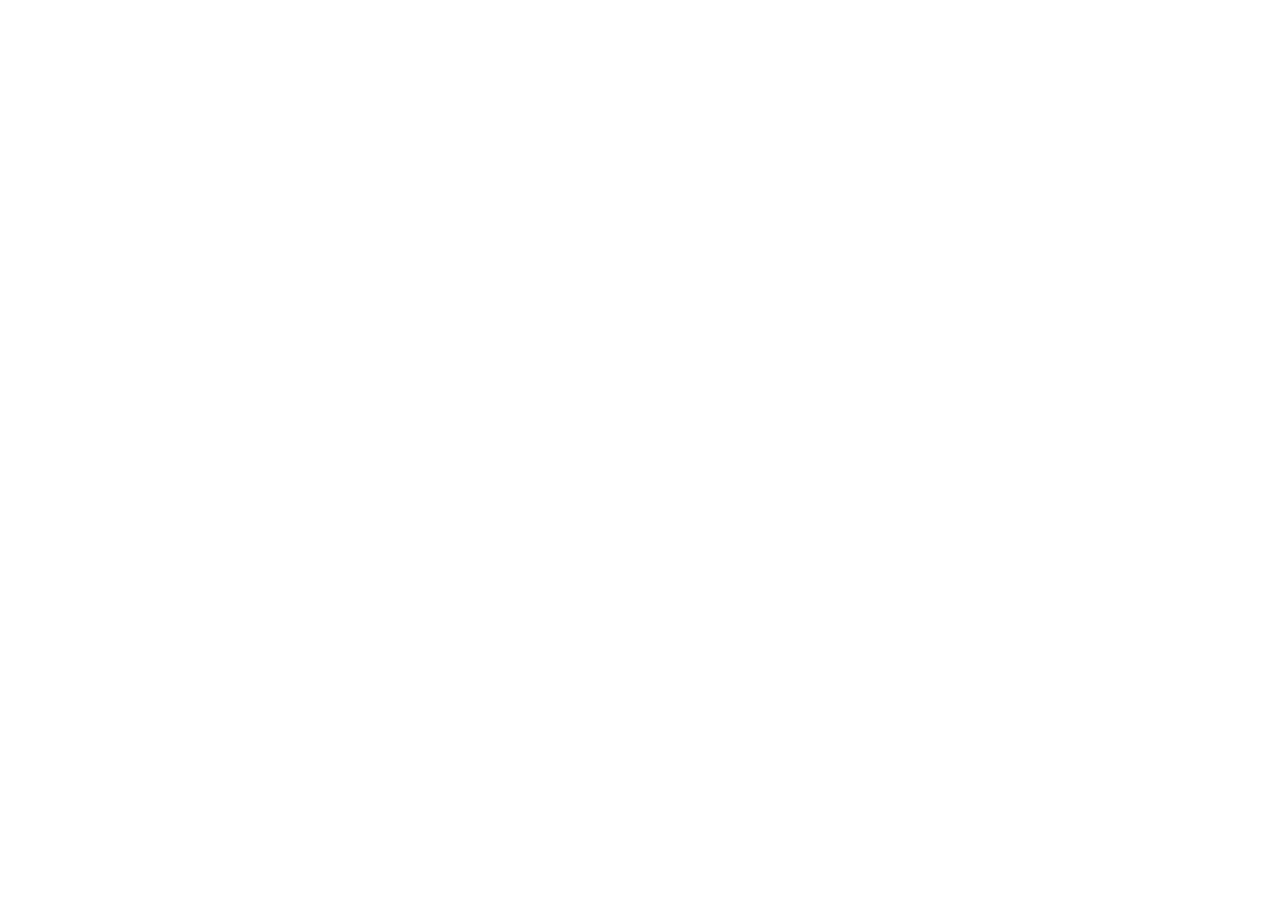
==== commit 369a6c3e: "fix" ====
--- a/index.html
+++ b/index.html
@@ -1 +1 @@
-<!doctype html><html lang="en"><head><meta charset="utf-8"/><link rel="icon" href="/grad-lem.jpg"/><meta name="viewport" content="width=device-width,initial-scale=1"/><meta name="theme-color" content="#000000"/><meta name="description" content="Hi, I am a Front-end Web Developer"/><link rel="apple-touch-icon" href="/logo192.png"/><link rel="manifest" href="/manifest.json"/><title>React Lemuel Untalan | Frontend Web Developer</title><script defer="defer" src="/static/js/main.5795e672.js"></script><link href="/static/css/main.5ccdb4db.css" rel="stylesheet"></head><body><noscript>You need to enable JavaScript to run this app.</noscript><div id="root"></div></body></html>+<!doctype html><html lang="en"><head><meta charset="utf-8"/><link rel="icon" href="/web-portfolio/grad-lem.jpg"/><meta name="viewport" content="width=device-width,initial-scale=1"/><meta name="theme-color" content="#000000"/><meta name="description" content="Hi, I am a Front-end Web Developer"/><link rel="apple-touch-icon" href="/web-portfolio/logo192.png"/><link rel="manifest" href="/web-portfolio/manifest.json"/><title>React Lemuel Untalan | Frontend Web Developer</title><script defer="defer" src="/web-portfolio/static/js/main.6e473272.js"></script><link href="/web-portfolio/static/css/main.461a5835.css" rel="stylesheet"></head><body><noscript>You need to enable JavaScript to run this app.</noscript><div id="root"></div></body></html>